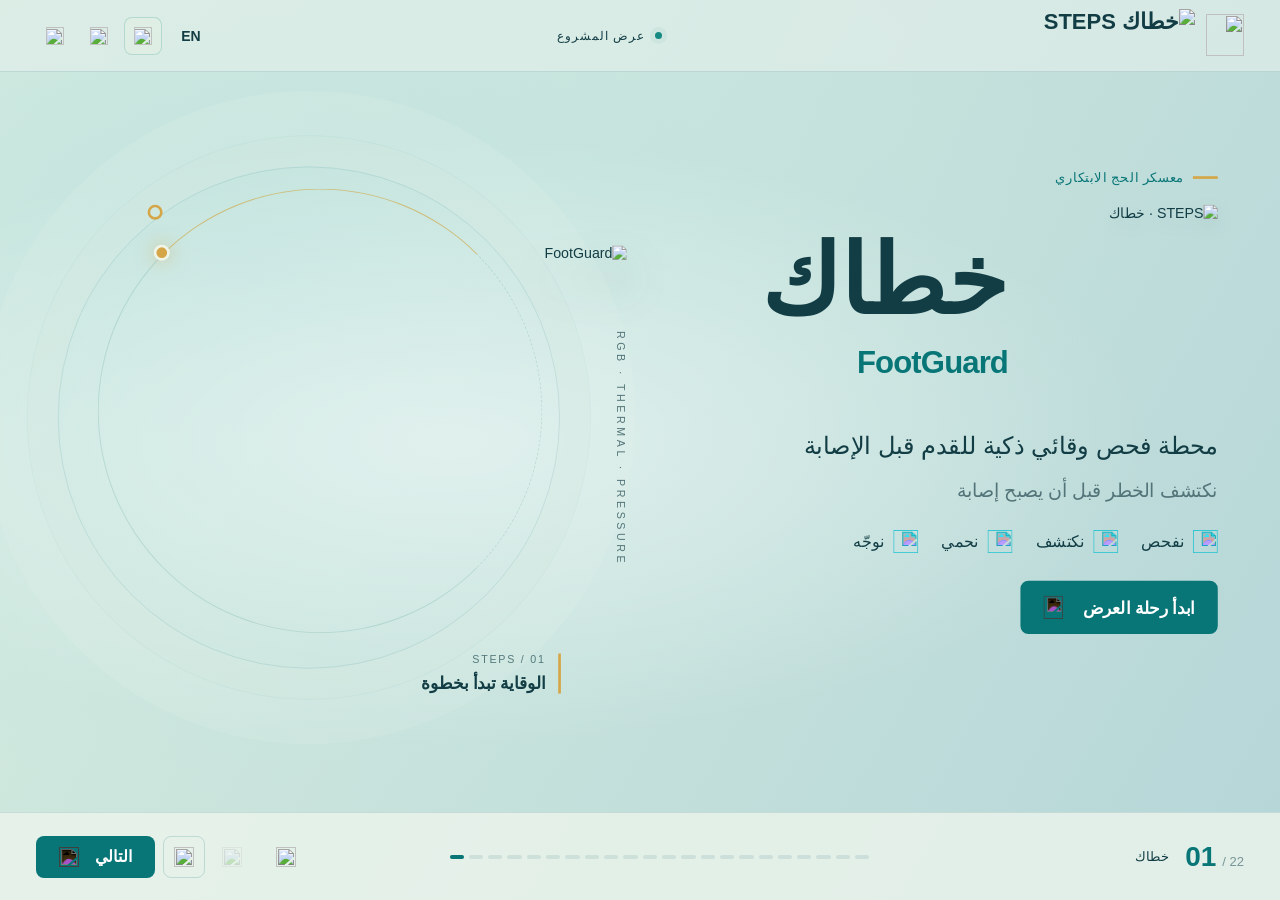
==== index.html @ 145d092c "Add files via upload" ====
<!doctype html>
<html lang="ar" dir="rtl"><head><meta charset="UTF-8"><meta name="viewport" content="width=device-width,initial-scale=1"><meta name="theme-color" content="#a5d4d2"><meta name="description" content="خطاك STEPS، عرض متحرك لمحطة الفحص الوقائي لقدم الحاج. بالعربية والإنجليزية."><title>خطاك STEPS · FootGuard</title><link rel="icon" href="assets/logo.webp"><link rel="preload" href="assets/thmanyahsans-Bold.woff2" as="font" type="font/woff2" crossorigin><link rel="stylesheet" href="style.css"><link rel="stylesheet" href="revision.css"><link rel="stylesheet" href="motion.css"><link rel="stylesheet" href="brand.css"></head>
<body><header class="toolbar"><a class="brand" href="#1" aria-label="خطاك STEPS — home"><img class="brand-emblem" src="assets/logo.webp" alt=""><img class="brand-wordmark" src="assets/steps-wordmark.svg" alt="خطاك STEPS" width="295" height="83"></a><div class="toolbar-center"><span class="live-dot"></span><span data-i18n="edition"></span></div><nav><button id="language" title="Switch language">EN</button><button id="motion" aria-label="تقليل الحركة" title="تقليل الحركة"><img src="assets/icons/activity.svg" alt=""></button><button id="index" aria-label="فهرس المشاهد" title="فهرس المشاهد"><img src="assets/icons/grid-2x2.svg" alt=""></button><button id="fullscreen" aria-label="ملء الشاشة" title="ملء الشاشة"><img src="assets/icons/maximize.svg" alt=""></button></nav></header>
<main id="viewport"><div id="stage-wrap"><article id="stage" aria-live="polite"></article></div></main>
<footer class="transport"><div class="scene-info"><span id="scene-count"></span><span id="scene-title"></span></div><div class="timeline" id="timeline" aria-label="فهرس سريع"></div><div class="actions"><button id="details" aria-label="المصادر والتفاصيل" title="المصادر والتفاصيل"><img src="assets/icons/notebook-pen.svg" alt=""></button><button id="previous" aria-label="السابق"><img src="assets/icons/arrow-right.svg" alt=""></button><button id="play" aria-label="تشغيل العرض تلقائيا" title="تشغيل تلقائي"><img src="assets/icons/play.svg" alt=""></button><button id="next" class="next"><span data-i18n="next"></span><img src="assets/icons/arrow-left.svg" alt=""></button></div></footer>
<dialog id="drawer"><div class="dialog-head"><h2 data-i18n="contents"></h2><button class="close" aria-label="إغلاق"><img src="assets/icons/x.svg" alt=""></button></div><div id="scene-grid"></div></dialog>
<dialog id="notes"><div class="dialog-head"><h2 id="notes-title"></h2><button class="close" aria-label="إغلاق"><img src="assets/icons/x.svg" alt=""></button></div><div id="notes-content"></div></dialog>
<dialog id="lightbox"><div class="dialog-head"><h2 id="lightbox-title"></h2><button class="close" aria-label="إغلاق"><img src="assets/icons/x.svg" alt=""></button></div><img id="lightbox-image" alt=""></dialog>
<div id="toast" role="status"></div><script src="source-content.js" defer></script><script src="revision.js" defer></script><script src="motion.js" defer></script><script src="app.js" defer></script></body></html>
---- style.css ----
@font-face{font-family:Thmanyah;src:url('assets/thmanyahsans-Regular.woff2') format('woff2');font-weight:400;font-display:swap}@font-face{font-family:Thmanyah;src:url('assets/thmanyahsans-Medium.woff2') format('woff2');font-weight:500;font-display:swap}@font-face{font-family:Thmanyah;src:url('assets/thmanyahsans-Bold.woff2') format('woff2');font-weight:700;font-display:swap}@font-face{font-family:ThmanyahDisplay;src:url('assets/thmanyahserifdisplay-Bold.woff2') format('woff2');font-weight:700;font-display:swap}
:root{--ink:#123d45;--teal:#087577;--navy:#172f40;--mint:#a5d4d2;--paper:#eef4ef;--gold:#d5a647;--orange:#e78d29;--red:#b93431;--muted:#537579;--line:#17646c26}*{box-sizing:border-box}body{margin:0;color:var(--ink);font-family:Thmanyah,Arial,sans-serif;background:#dcecea;background-image:radial-gradient(ellipse at 20% 30%,#c3e4df 0,transparent 60%),linear-gradient(120deg,#d7eddf,#b5d6d8);height:100dvh;overflow:hidden}button,a{-webkit-tap-highlight-color:transparent}button{font:inherit;cursor:pointer}button:disabled{opacity:.25;cursor:default}button:focus-visible,a:focus-visible{outline:3px solid #e7992c;outline-offset:5px}a{color:inherit;text-decoration:none}button{color:inherit}button img,.icon{width:26px;height:26px;object-fit:contain}.icon{flex-shrink:0;filter:invert(28%) sepia(19%) saturate(1480%) hue-rotate(136deg)}h1,h2,h3,p{margin:0}p{line-height:1.65}h1,h2{font-weight:700;line-height:1.25}button{border:0}img{max-width:100%}.toolbar{height:72px;display:flex;align-items:center;justify-content:space-between;gap:20px;padding:0 36px;border-bottom:1px solid var(--line);position:relative;z-index:5;background:#e5f1eb9c}.brand{display:flex;align-items:center;gap:10px;font-weight:700;font-size:22px}.brand img{height:42px;width:40px;object-fit:contain}.brand b{font-size:14px;letter-spacing:2px;margin-inline-start:8px}.toolbar-center{font-size:12px;letter-spacing:1px;display:flex;gap:10px;align-items:center}.live-dot{display:inline-block;width:7px;height:7px;border-radius:50%;background:#168a82;box-shadow:0 0 0 5px #1287830e;flex-shrink:0}.toolbar nav{display:flex;gap:6px}.toolbar nav button{background:transparent;width:38px;height:38px;display:grid;place-items:center;border:1px solid transparent;border-radius:8px}.toolbar nav button:hover{background:#ffffff80;border-color:var(--line)}.toolbar nav img{width:18px;height:18px}.toolbar #language{font-weight:700;font-size:14px;width:46px}#viewport{height:calc(100dvh - 160px);display:flex;align-items:center;justify-content:center;overflow:hidden;padding:0 8px}#stage-wrap{position:relative;flex-shrink:0}#stage{position:relative;transform-origin:top left;width:1440px;height:810px;overflow:hidden;padding:46px 64px 34px}.scene-heading{margin-bottom:30px;position:relative;z-index:2}.scene-heading h1{font-size:54px;letter-spacing:-1px}.scene-heading>p{font-size:19px;color:var(--muted);margin-top:8px}.eyebrow{display:flex;align-items:center;gap:10px;font-size:15px;font-weight:500;letter-spacing:.5px;margin-bottom:16px;color:var(--teal)}.eyebrow i{height:3px;width:28px;background:var(--gold)}.tiny{font-size:14px;font-weight:700;letter-spacing:1px}.transport{height:88px;padding:0 36px;display:flex;align-items:center;justify-content:space-between;gap:25px;border-top:1px solid var(--line);background:#eaf3ebd6;position:relative;z-index:5}.scene-info{display:flex;align-items:center;gap:16px;min-width:230px}.scene-info #scene-count{display:flex;align-items:baseline;gap:6px;direction:ltr;font-size:13px}.scene-info #scene-count b{font-size:28px;color:var(--teal)}.scene-info #scene-count span{opacity:.5}.scene-info #scene-title{font-size:13px;max-width:150px}.timeline{display:flex;gap:5px;flex:1;max-width:420px;direction:ltr}.timeline button{width:100%;height:26px;padding:11px 0;background:transparent;position:relative}.timeline button:before{content:'';position:absolute;inset:11px 0;background:#356e7520;border-radius:10px}.timeline button i{display:block;position:relative;z-index:2;height:4px;border-radius:10px;background:transparent;transform-origin:left}.timeline button.done i{background:#356e7566}.timeline button.active i{background:var(--teal)}.actions{display:flex;align-items:center;gap:8px}.actions button{height:42px;min-width:38px;border-radius:8px;display:flex;align-items:center;justify-content:center;gap:16px;background:transparent}.actions button:hover{background:#ffffff8c}.actions button img{width:20px;height:20px}.actions button.next{background:var(--teal);color:white;padding:0 23px;font-weight:700;min-width:108px}.actions .next img{filter:invert(1)}.actions #play{border:1px solid #0b69732c;width:42px}.actions #details{margin-inline-end:8px}.enter{animation:reveal .8s cubic-bezier(.2,.7,.2,1) both;animation-delay:calc(var(--i,0)*90ms)}@keyframes reveal{from{opacity:0;transform:translateY(24px);filter:blur(3px)}to{opacity:1;transform:translateY(0);filter:blur(0)}}@keyframes float{0%,100%{transform:translateY(0) rotate(-1deg)}50%{transform:translateY(-12px) rotate(0)}}@keyframes pulse{0%,100%{opacity:.5;transform:scale(.98)}50%{opacity:1;transform:scale(1.02)}}@keyframes sweep{0%{transform:translateY(-180px);opacity:0}20%{opacity:.7}80%{opacity:.7}100%{transform:translateY(180px);opacity:0}}@keyframes grow{from{transform:scaleX(0)}to{transform:scaleX(1)}}@keyframes progress{from{transform:scaleX(0)}to{transform:scaleX(1)}}@keyframes beam{0%{background-position:100% 0}100%{background-position:-100% 0}}.primary{display:inline-flex;align-items:center;gap:22px;padding:17px 26px;background:var(--teal);color:white;border-radius:9px;font-weight:700;font-size:19px}.primary .icon{filter:invert(1);width:22px}.source-line{position:absolute;bottom:19px;inset-inline:64px;border-top:1px solid var(--line);padding-top:10px;font-size:10px;line-height:1.6;direction:ltr;text-align:left;color:#477076;padding-inline-end:80px}.source-line button{position:absolute;inset-inline-end:0;bottom:0;background:transparent;font-size:12px;display:flex;gap:8px;align-items:center}.source-line button .icon{width:13px;height:13px}.scene-summary{font-size:21px;line-height:1.55;max-width:1050px;text-align:center;margin:34px auto 0}.hero-copy{position:absolute;inset-inline-start:70px;top:120px;width:590px;z-index:3}.hero-copy h1{font-size:142px;line-height:1;letter-spacing:-4px;margin:28px 0}.hero-copy h1 em{font-family:ThmanyahDisplay,Thmanyah,serif;display:block;font-size:43px;letter-spacing:-1px;margin-top:15px;font-style:normal;color:var(--teal)}.hero-description{font-size:29px;font-weight:500;max-width:550px}.hero-tagline{color:var(--muted);font-size:21px;margin-top:12px}.hero-process{display:flex;gap:26px;margin:37px 0}.hero-process>div{display:flex;gap:10px;align-items:center;font-size:18px}.hero-process .icon{width:28px}.hero-copy .primary{margin-top:4px}.hero-art{position:absolute;inset-inline-end:25px;top:50px;width:680px;height:660px}.hero-mark{position:absolute;top:12px;inset-inline-end:60px;width:115px;opacity:.15}.product-orbit{position:absolute;width:565px;height:565px;border:1px solid #15727a20;border-radius:50%;top:45px;left:40px;box-shadow:0 0 0 34px #e9f3eb42,0 0 0 35px #1470790b,0 0 0 85px #e9f3eb20}.product-orbit:after{content:'';position:absolute;width:11px;height:11px;border:3px solid var(--gold);border-radius:50%;left:100px;top:42px}.hero-device{width:680px;position:absolute;top:134px;left:0;filter:drop-shadow(0 32px 25px #123b453c);animation:float 7s ease-in-out infinite;z-index:2}.product-caption{position:absolute;bottom:22px;inset-inline-start:74px;display:flex;flex-direction:column;gap:8px;border-inline-start:3px solid var(--gold);padding-inline-start:14px}.product-caption span{font-size:12px;letter-spacing:2px;opacity:.65}.product-caption b{font-size:19px}.hero-vertical{position:absolute;inset-inline-end:8px;top:230px;writing-mode:vertical-rl;font-size:12px;letter-spacing:4px;color:var(--muted)}.scene-1:before,.scene-22:before{content:'';position:absolute;inset:0;background:radial-gradient(ellipse at 35% 50%,#fff7 0,transparent 60%);pointer-events:none}.team{display:grid;grid-template-columns:repeat(5,1fr);gap:27px;margin-top:38px}.person{position:relative}.portrait{height:230px;border-bottom:2px solid var(--gold);background:linear-gradient(180deg,transparent,#d0e4de);display:flex;justify-content:center;align-items:flex-end;position:relative;overflow:hidden}.portrait img{height:214px;width:100%;object-fit:contain;object-position:bottom}.portrait span{position:absolute;bottom:10px;inset-inline-start:8px;font-size:12px;font-weight:700;opacity:.55}.person h2{font-size:24px;margin-top:22px}.person p{font-size:17px;margin-top:14px;line-height:1.6;color:var(--muted)}.person a{display:flex;align-items:center;gap:6px;color:var(--teal);font-size:14px;margin-top:14px}.person a .icon{width:13px;height:13px}.chapters{display:grid;grid-template-columns:repeat(3,1fr);gap:24px;margin-top:38px}.chapter{padding:28px 25px;min-height:205px;text-align:start;background:#eff6f0a6;border:1px solid #b1ceca;position:relative;transition:background .2s,transform .2s;border-radius:10px}.chapter:hover{background:#f9fbf3;transform:translateY(-5px)}.chapter .chapter-no{font-size:17px;letter-spacing:1px;color:var(--gold);font-weight:700;display:block}.chapter>.icon{position:absolute;top:28px;inset-inline-end:26px;width:38px;height:38px}.chapter h2{font-size:27px;margin-top:28px}.chapter p{font-size:16px;margin-top:8px;color:var(--muted)}.chapter>.chapter-arrow{top:auto;bottom:26px;width:20px;height:20px}.evidence-grid{display:grid;grid-template-columns:1fr 1.1fr;gap:55px;margin-top:25px}.evidence-photo{height:494px;position:relative;border-radius:10px;overflow:hidden;background:var(--navy)}.evidence-photo>img{width:100%;height:310px;object-fit:cover;filter:saturate(.65)}.photo-metrics{display:flex;gap:30px;padding:25px;color:#f1f4e9}.photo-metrics>div{flex:1}.photo-metrics strong{font-size:47px;display:block;direction:ltr}.photo-metrics strong span{font-size:20px}.photo-metrics p{font-size:14px;color:#b5d4cc}.evidence-copy h2{font-size:30px;line-height:1.4;margin-bottom:26px}.evidence-copy>p{font-size:19px;margin-top:23px}.bar-stat{margin:18px 0}.bar-stat>div{display:flex;justify-content:space-between;align-items:center;font-size:20px}.bar-stat strong{font-size:38px;color:var(--teal);direction:ltr}.bar-stat i{display:block;height:8px;background:#2b797719;margin-top:10px;border-radius:8px;overflow:hidden;direction:ltr}.bar-stat i b{display:block;width:var(--value);height:100%;background:var(--teal);animation:grow 1.5s ease both;transform-origin:left}.bar-stat.secondary i b{background:var(--gold)}.fine-facts{display:flex;gap:32px;margin-top:20px}.fine-facts span{font-size:15px}.fine-facts b{font-size:25px;margin-inline-end:6px}.risk-layout{display:grid;grid-template-columns:1.55fr 1fr;gap:48px;margin-top:25px}.stats-grid{display:grid;grid-template-columns:1fr 1fr;gap:22px}.stat{background:#f5f8f1bd;border:1px solid #c4dbd2;border-radius:12px;padding:24px 25px 22px;position:relative;height:222px}.stat>.icon{position:absolute;top:26px;inset-inline-end:26px;width:37px;height:37px;filter:invert(55%) sepia(90%) saturate(750%) hue-rotate(346deg)}.stat-number{font-size:62px;font-weight:700;color:var(--red);direction:ltr;text-align:start;line-height:1.1}.stat p{font-size:19px;line-height:1.5;margin-top:14px;max-width:290px}.stat-track{height:3px;background:#b9392d10;margin-top:16px;direction:ltr}.stat-track b{display:block;height:100%;width:var(--value);background:var(--red);transform-origin:left;animation:grow 1.6s ease both}.thermal-feature{position:relative;min-height:465px;display:flex;align-items:center;justify-content:flex-end;flex-direction:column;text-align:center;padding:35px 34px;background:linear-gradient(140deg,#537f8c,#285161);color:#f2f4e9;border-radius:12px;overflow:hidden}.thermal-feature>.thermal-foot{position:absolute;top:22px;left:calc(50% - 90px);width:180px;height:180px;filter:invert(83%) sepia(12%) saturate(380%) hue-rotate(115deg);opacity:.55}.thermal-scan{position:absolute;top:108px;left:20%;width:60%;height:2px;background:var(--gold);box-shadow:0 0 22px 8px #e9a14035;animation:sweep 5s ease-in-out infinite}.thermal-feature>.tiny{margin-top:190px;color:#c9ddd2}.delta{font-size:28px;margin-top:13px;direction:ltr}.delta b{font-size:70px}.delta small{font-size:30px;color:var(--gold)}.thermal-feature p{font-size:21px;margin-top:8px}.heat-scale{display:flex;gap:10px;align-items:center;width:70%;margin-top:20px;font-size:16px}.heat-scale i{flex:1;height:5px;border-radius:3px;background:linear-gradient(to right,#50c6bd,#edd25b,#ee7552)}.science-layout{display:grid;grid-template-columns:.98fr 1.15fr;gap:48px}.science-visual{display:flex;gap:22px;align-items:center;padding:22px 18px 22px 0;height:500px;background:#eff6f0a3;border-radius:10px}.science-visual>img{width:49%;height:440px;object-fit:contain;mix-blend-mode:multiply}.injury-list{flex:1;padding-inline-end:20px}.injury-list h3{font-size:20px;margin-bottom:24px}.injury-list p{border-bottom:1px solid var(--line);padding:11px 0;display:flex;flex-direction:column;gap:3px;font-size:14px}.injury-list p b{font-size:27px;color:var(--teal);direction:ltr;text-align:start}.science-rows{display:flex;flex-direction:column;gap:24px}.science-row{display:flex;gap:22px;padding:28px 0;border-bottom:1px solid var(--line)}.science-row>.icon{width:44px;height:44px;margin-top:4px}.science-row h2{font-size:28px}.science-row p{font-size:20px;color:var(--muted);margin-top:10px}.problem-chain{display:grid;grid-template-columns:repeat(5,1fr);gap:23px;margin-top:40px;position:relative}.problem-chain:before{content:'';position:absolute;left:20px;right:20px;top:59px;height:1px;background:var(--gold)}.chain-node{position:relative;padding:22px 18px;text-align:center;background:#d0e5df;border-radius:10px;border:1px solid #89b5b4;min-height:183px}.chain-node>.icon{display:block;margin:0 auto 18px;width:48px;height:48px}.chain-node b{font-size:22px;line-height:1.4;display:block}.chain-node span{position:absolute;top:11px;inset-inline-end:12px;font-size:12px;color:var(--muted)}.chain-node:nth-child(n+3){border-color:#cf9b70;background:#e9e3d3}.chain-node:last-child{background:#e5d3c7;border-color:#bf8776}.care-compare{display:grid;grid-template-columns:1fr 1fr;gap:40px;margin-top:36px}.care-compare>div{padding:26px 32px;border-top:3px solid #a75848;background:#f4eee6a8;border-radius:0 0 10px 10px}.care-compare .preventive{border-color:var(--teal);background:#d8eee2}.care-compare h2{font-size:29px;margin-bottom:15px}.care-compare h2 small{display:inline-block;font-size:18px;margin-inline-start:15px;opacity:.75}.care-compare p{display:flex;gap:12px;align-items:center;font-size:19px;margin:7px 0}.care-compare p .icon{width:18px;height:18px}.solution-diagram{margin-top:35px}.input-stream{display:grid;grid-template-columns:repeat(5,1fr);gap:20px}.stream-node{background:#f0f6eeaa;padding:23px 16px;text-align:center;border-top:3px solid var(--teal);min-height:156px}.stream-node .icon{width:34px;height:34px;margin-bottom:10px}.stream-node b{display:block;font-size:22px}.stream-node>span{display:block;font-size:13px;color:var(--muted);margin-top:8px;direction:ltr}.fusion{position:relative;background:var(--navy);color:#edf4e9;width:740px;text-align:center;margin:30px auto;padding:18px 30px;border-radius:10px;border-bottom:3px solid var(--gold)}.fusion:before,.fusion:after{content:'';height:30px;width:1px;background:var(--teal);position:absolute;left:50%}.fusion:before{top:-30px}.fusion:after{bottom:-33px}.fusion>.icon{display:none}.fusion h2{font-size:27px}.fusion p{font-size:16px;color:#bfd6cc;margin-top:5px}.flow-beam{position:absolute;bottom:-3px;left:15%;width:70%;height:3px;background:linear-gradient(90deg,transparent,var(--gold),transparent);background-size:40% 100%;animation:beam 4s linear infinite}.output-stream{display:grid;grid-template-columns:repeat(4,1fr);gap:22px;width:1120px;margin:auto}.result-node{background:#c1ded3;border:1px solid #398f8236;min-height:83px;display:flex;align-items:center;justify-content:center;gap:14px;border-radius:7px;font-size:21px}.result-node:nth-child(2){background:#e7dcae}.result-node:nth-child(4){background:#e5c9b8}.hardware-layout{display:grid;grid-template-columns:1.1fr 1fr;gap:50px;height:560px}.exploded{position:relative;display:flex;align-items:center;justify-content:center}.exploded>img{width:100%;height:560px;object-fit:contain;filter:drop-shadow(0 14px 16px #19424d25)}.layer-pins{position:absolute;top:61px;inset-inline-start:0;display:flex;flex-direction:column;gap:16px}.layer-pins button{width:31px;height:31px;border-radius:50%;background:#d8e9de;border:1px solid #82ada9;font-size:14px;font-weight:700}.layer-pins button.selected{background:var(--gold);border-color:var(--gold)}.hardware-detail{padding-top:8px}.hardware-detail>.tiny{color:var(--teal)}.hardware-detail>h2{font-size:31px;margin:12px 0}.hardware-detail>p{font-size:19px;height:68px;color:var(--muted)}.layer-list{display:grid;grid-template-columns:1fr 1fr;gap:7px 12px;margin-top:16px}.layer-list button{display:flex;gap:12px;align-items:center;text-align:start;background:#e6f0e480;padding:10px 12px;font-size:16px;border-radius:6px;border:1px solid transparent}.layer-list button b{color:var(--muted);font-size:13px}.layer-list button.selected{background:#f0d99d;color:#604b20;border-color:#c19d4b}.wiring-row{display:flex;gap:20px;margin-top:24px;align-items:center;padding-top:18px;border-top:1px solid var(--line)}.wiring-row>img{width:170px;height:112px;object-fit:contain;border-radius:6px}.wiring-row b{display:block;font-size:20px}.wiring-row button{display:flex;gap:12px;align-items:center;padding:0;background:transparent;margin-top:12px;font-size:16px;color:var(--teal)}.wiring-row button .icon{width:17px;height:17px}.prototype-layout{display:grid;grid-template-columns:.95fr 1.18fr;gap:42px;height:570px}.screens-grid{display:grid;grid-template-columns:1fr 1fr;gap:18px;align-content:start}.screen-thumb{background:#eaf3e9;border:2px solid transparent;box-shadow:0 6px 14px #274e540b;padding:9px 9px 12px;border-radius:9px;text-align:start}.screen-thumb img{width:100%;height:172px;object-fit:contain;background:#fff}.screen-thumb span{font-size:17px;display:block;margin:8px 8px 0}.screen-thumb.selected{border-color:var(--teal)}.prototype-focus{padding-top:18px}.device-browser{padding:8px;background:#162f3e;border-radius:14px;box-shadow:0 20px 40px #17424a20;overflow:hidden}.browser-bar{height:29px;display:flex;gap:5px;align-items:center;padding:0 8px;color:#c2dcd3;direction:ltr}.browser-bar i{width:5px;height:5px;border-radius:50%;background:#779c99}.browser-bar span{margin-left:auto;font-size:11px;letter-spacing:1px}.focus-screen{display:block;width:100%;height:350px;object-fit:contain;background:#fcfdf6;border-radius:6px}.prototype-caption{display:flex;align-items:flex-start;gap:20px;margin-top:22px}.prototype-caption b{font-size:24px;white-space:nowrap}.prototype-caption p{font-size:18px;color:var(--muted)}.prototype-link{display:flex;align-items:center;gap:13px;margin-top:20px;color:var(--teal);font-weight:700}.prototype-link>img{width:52px;height:52px}.prototype-link>span{display:flex;align-items:center;gap:12px;font-size:18px}.prototype-link .icon{width:17px}.how-grid{display:grid;grid-template-columns:1fr 1fr 1.05fr;gap:30px;margin-top:35px}.how-step{position:relative;padding:0 22px 25px;background:#e9f2e9a1;border-radius:12px;border-bottom:3px solid #92b9ac;min-height:538px}.how-step>.step-no{position:absolute;top:15px;inset-inline-start:18px;font-size:18px;font-weight:700;color:var(--gold);z-index:2}.how-step>img{width:100%;height:266px;object-fit:contain}.how-step h2{font-size:27px;margin-top:13px}.how-step>p{font-size:20px;margin-top:15px}.report-step{background:var(--navy);color:#eef4e9;border-color:var(--gold)}.report-step>p{color:#c6ddd1}.report-visual{height:266px;position:relative;display:flex;align-items:center;justify-content:center;gap:10px}.report-visual>.icon{width:105px;height:105px;filter:invert(86%) sepia(12%) saturate(350%) hue-rotate(94deg)}.report-lines{width:90px;display:flex;flex-direction:column;gap:14px}.report-lines i{height:4px;background:#6d9e9b;border-radius:4px;animation:grow 2s ease both;transform-origin:left}.report-lines i:nth-child(2){width:70%}.report-lines i:nth-child(3){width:85%}.report-lines i:nth-child(4){width:50%}.report-visual>.report-check{width:45px;height:45px;position:absolute;bottom:40px;left:calc(50% - 22px);filter:invert(70%) sepia(52%) saturate(560%) hue-rotate(2deg)}.report-alert{margin-top:21px;padding-top:15px;border-top:1px solid #bcd7c521;display:flex;gap:10px;align-items:center;font-size:16px;color:#e3c67c}.report-alert .icon{width:21px;filter:invert(75%) sepia(20%) saturate(930%) hue-rotate(3deg)}.specs-layout{display:grid;grid-template-columns:1.7fr 1fr;gap:46px}.spec-table{border:1px solid #a0c3bb;border-radius:9px;overflow:hidden;background:#edf6ed99}.spec-row{display:grid;grid-template-columns:1fr 1.65fr;min-height:42px;border-bottom:1px solid #8fb9af45;font-size:18px}.spec-row:last-child{border:0}.spec-row>span,.spec-row>b{padding:10px 18px;display:flex;align-items:center}.spec-row>b{font-size:16px;font-weight:500}.spec-header{background:var(--teal);color:#edf5e9}.spec-header>b{font-size:18px;font-weight:700;direction:inherit}.considerations h2{font-size:26px;margin-bottom:14px}.considerations>div{display:flex;align-items:center;gap:12px;padding:9px 0}.considerations .icon{width:27px;height:27px}.considerations p{display:flex;flex-direction:column;font-size:16px;line-height:1.5}.considerations p b{font-size:18px}.considerations p span{color:var(--muted);font-size:15px}.comparison{margin-top:48px;border-radius:10px;overflow:hidden;border:1px solid #87b3ac;background:#edf5ecaa}.comparison table{border-collapse:collapse;width:100%;table-layout:fixed;text-align:center}.comparison th,.comparison td{padding:20px 12px;border-bottom:1px solid #76a99d30;border-inline-end:1px solid #76a99d20;height:81px}.comparison thead th{font-size:17px;font-weight:500;background:#dece9b;color:#4c4b31}.comparison thead th:first-child{width:210px}.comparison tbody th{font-size:23px;text-align:start;padding-inline-start:25px;direction:ltr}.comparison tbody th small{font-size:12px;display:block;color:var(--muted);margin-top:3px}.comparison .our-row{background:#c3dfcf}.compare-check{display:inline-grid;place-items:center;width:31px;height:31px;border:1px solid #16847c69;border-radius:50%;color:var(--teal)}.compare-check .icon{width:20px;height:20px}.compare-check.no{border-color:transparent;opacity:.35}.compare-check.no .icon{width:17px;height:17px}.comparison-note{font-size:16px;color:var(--muted);margin-top:20px}.inputs-cards{display:grid;grid-template-columns:repeat(5,1fr);gap:20px;margin-top:60px}.input-card{padding:30px 22px;position:relative;background:var(--navy);color:#e5f1e7;border-radius:12px;min-height:368px;border-bottom:3px solid var(--teal)}.input-card:nth-child(2n){border-color:var(--gold)}.input-no{position:absolute;top:20px;inset-inline-end:20px;font-size:13px;color:#7eacaa}.input-card>.icon{width:45px;height:45px;filter:invert(80%) sepia(16%) saturate(500%) hue-rotate(106deg)}.input-card h2{font-size:26px;margin-top:29px}.input-card>b{font-size:13px;display:block;color:#adcebd;margin-top:8px}.input-card p{font-size:20px;line-height:1.5;color:#c6d9cd;margin-top:24px}.input-signal{position:absolute;bottom:25px;height:2px;width:50px;background:var(--gold);opacity:.6}.question-strip{display:flex;align-items:center;justify-content:center;gap:20px;margin-top:42px;border-top:1px solid var(--line);padding-top:28px}.question-strip p{font-size:20px}.question-strip .icon{width:25px}.processing-grid{display:grid;grid-template-columns:repeat(3,1fr);grid-auto-flow:column;grid-template-rows:repeat(3,112px);gap:18px 28px;margin-top:35px}.process-step{display:flex;align-items:center;gap:15px;border:1px solid #a0c4b9;background:#edf5ecb3;border-radius:9px;padding:15px 19px;position:relative;overflow:hidden}.process-step:after{content:'';position:absolute;bottom:0;inset-inline-start:0;width:100%;height:3px;background:var(--teal);transform-origin:left;animation:grow 1.4s ease both;animation-delay:calc(var(--i)*.25s)}.process-step>span{font-size:18px;font-weight:700;color:var(--teal)}.process-step>.icon{display:none}.process-step h2{font-size:23px}.process-step p{font-size:16px;color:var(--muted);margin-top:5px;line-height:1.5}.prototype-status{display:grid;grid-template-columns:1fr 1fr;gap:28px;margin-top:42px}.prototype-status>div{display:flex;gap:18px;align-items:center;padding:23px 25px;border:1px solid #7cafa266;border-radius:9px;background:#d4e8dd}.prototype-status .status-future{background:#e9e3ca;border-color:#c6a04455}.prototype-status p{display:flex;flex-direction:column;gap:5px}.prototype-status p b{font-size:23px}.prototype-status p span{font-size:18px}.outputs-layout{display:grid;grid-template-columns:.95fr 1.15fr;gap:60px;margin-top:25px;align-items:center}.output-visual{position:relative}.result-browser{border:10px solid var(--navy);border-radius:14px;overflow:hidden;position:relative;background:#fff;box-shadow:0 20px 30px #1b596319}.result-browser>img{height:350px;width:100%;object-fit:contain;display:block}.scan-line{height:2px;position:absolute;top:50%;left:8%;width:84%;background:#ddb45580;box-shadow:0 0 20px 5px #daaf5625;animation:sweep 6s linear infinite;pointer-events:none}.risk-legend{display:flex;justify-content:center;gap:28px;margin-top:24px;font-size:16px}.risk-legend span{display:flex;gap:8px;align-items:center}.risk-legend i{width:8px;height:8px;border-radius:50%;background:#31957b}.risk-legend span:nth-child(2) i{background:#e4b13b}.risk-legend span:nth-child(3) i{background:#c84b3d}.output-list{display:flex;flex-direction:column;gap:15px}.output-item{display:flex;align-items:flex-start;gap:18px;padding:15px 0;border-bottom:1px solid var(--line)}.output-no{font-size:15px;color:var(--gold);font-weight:700;margin-top:5px}.output-item>.icon{width:31px;height:31px;margin-top:1px}.output-item h2{font-size:27px}.output-item p{font-size:20px;color:var(--muted);margin-top:7px}.audience-layout{display:grid;grid-template-columns:1.1fr 1fr;gap:65px;margin-top:25px}.audience-list>h2{font-size:25px;margin-bottom:18px}.audience-row{display:flex;align-items:center;gap:14px;padding:18px 0;border-bottom:1px solid var(--line);min-height:76px}.audience-row>.icon{width:26px}.audience-row>b{font-size:22px;min-width:250px}.audience-row>span{font-size:17px;color:var(--muted)}.secondary-audience{font-size:17px;color:var(--muted);margin-top:23px}.customer-blocks>div{padding:29px 32px;border-radius:12px;position:relative;background:var(--navy);color:#e7f2e9}.customer-blocks .user-block{padding-inline-end:128px}.user-block>.icon{position:absolute;inset-inline-end:34px;top:55px;width:60px;height:60px;filter:invert(85%) sepia(12%) saturate(500%) hue-rotate(105deg)}.customer-blocks h2{font-size:31px;margin-top:14px}.customer-blocks p{font-size:20px;margin-top:14px;color:#bbd4c8}.customer-blocks>.buyer-block{margin-top:25px;background:#dde8ce;border:1px solid #b7b480;color:var(--ink)}.buyer-block p{color:var(--muted)}.customer-blocks .tiny{color:var(--gold)}.value-grid{display:grid;grid-template-columns:repeat(5,1fr);gap:24px;margin-top:55px}.value-item{padding:30px 21px;min-height:465px;border-top:2px solid var(--gold);position:relative;background:linear-gradient(180deg,#f3f6ecb0,#d5e7dd00)}.value-item>span{font-size:14px;color:var(--muted);display:block}.value-item>.icon{width:61px;height:61px;margin:33px 0;filter:invert(57%) sepia(83%) saturate(643%) hue-rotate(349deg)}.value-item h2{font-size:29px;line-height:1.35;min-height:80px}.value-item p{font-size:20px;color:var(--muted);margin-top:19px;line-height:1.6}.market-layout{display:grid;grid-template-columns:.72fr 1.2fr 1fr;gap:32px;margin-top:22px}.market-numbers{display:flex;flex-direction:column;gap:16px}.market-numbers>div{border-bottom:1px solid var(--line);padding:13px 0 20px}.market-numbers b{font-size:45px;display:block;direction:ltr;line-height:1.1;letter-spacing:-1px}.market-numbers span{font-size:17px;display:block;color:var(--muted);margin-top:8px}.market-model{padding-top:4px}.market-tier{border:1px solid #749f9366;border-radius:9px;padding:16px 20px;margin:0 0 12px;background:#eaf4e99c;position:relative}.market-tier>span{font-size:14px;letter-spacing:2px;color:var(--muted);display:block}.market-tier strong{font-size:37px;direction:ltr;display:block;margin-top:5px;line-height:1.3}.market-tier p{font-size:17px;color:var(--muted)}.market-tier>b{position:absolute;inset-inline-end:17px;top:17px;font-size:15px;color:#a37622;direction:ltr}.tier-1{margin-inline:14px}.tier-2{margin-inline:28px;border-color:#ba983e90;background:#e9dfb780}.market-assumption{font-size:16px;color:var(--muted);text-align:center;max-width:400px;margin:auto;line-height:1.5}.deployment-sites{background:#d2e5db80;padding:25px;border-radius:10px}.deployment-sites>h2{font-size:24px;margin-bottom:24px}.deployment-sites>div{display:flex;gap:14px;align-items:center;margin:20px 0}.deployment-sites>div>img{width:28px;height:28px;object-fit:contain}.deployment-sites p{display:flex;flex-direction:column}.deployment-sites p b{font-size:21px}.deployment-sites p span{font-size:16px;color:var(--muted)}.deployment-sites>small{font-size:15px;line-height:1.6;display:block;border-top:1px solid var(--line);padding-top:18px;margin-top:25px}.pricing-layout{display:grid;grid-template-columns:.9fr 1.25fr;gap:70px}.cost-table{background:#eff5e9a6;border:1px solid #99bdb1;border-radius:10px;overflow:hidden}.cost-table h2{font-size:26px;padding:18px 25px;background:var(--teal);color:white}.cost-table>div{display:flex;justify-content:space-between;align-items:center;padding:17px 25px;border-bottom:1px solid #86b2a435;direction:ltr}.cost-table>div>span{font-size:18px}.cost-table>div>b{font-size:23px;white-space:nowrap}.cost-table small{font-size:13px;color:var(--muted)}.cost-table>.cost-total{background:#ddc685;border:0;direction:inherit}.cost-total>span{font-weight:700}.cost-total>b{font-size:35px!important;direction:ltr}.pricing-product{position:relative;text-align:center}.pricing-product>img{height:290px;width:100%;object-fit:contain;filter:drop-shadow(0 17px 15px #17424a24);animation:float 7s ease-in-out infinite}.price-main{margin-top:4px}.price-main>span{font-size:20px;color:var(--muted);display:block}.price-main>strong{display:block;font-size:91px;line-height:1.2;direction:ltr;color:var(--teal);letter-spacing:-3px}.price-main>strong small{font-size:24px;letter-spacing:0}.unit-economics{display:flex;gap:22px;margin-top:29px;border-top:1px solid var(--line);padding-top:25px}.unit-economics>div{flex:1}.unit-economics b{font-size:28px;display:block;direction:ltr}.unit-economics small{font-size:12px}.unit-economics span{font-size:15px;display:block;color:var(--muted);margin-top:8px}.roadmap-layout{display:grid;grid-template-columns:1fr 1fr;gap:42px;margin-top:38px}.roadmap-item{min-height:510px;position:relative;background:#eaf3e5b3;border-radius:12px;padding:30px 35px;border-top:3px solid var(--gold)}.roadmap-item.iot{border-color:var(--teal)}.roadmap-item .tiny{color:var(--muted)}.roadmap-art{height:180px;display:flex;gap:25px;align-items:center;justify-content:center;position:relative}.roadmap-art>.icon{width:86px;height:86px;position:relative;z-index:1}.roadmap-art>.icon:first-child{color:var(--gold);animation:pulse 5s ease-in-out infinite}.solar .roadmap-art>.icon:first-child{filter:invert(65%) sepia(80%) saturate(430%) hue-rotate(349deg)}.roadmap-art>i{position:absolute;top:90px;width:190px;height:1px;background:var(--gold);opacity:.4}.roadmap-item h2{font-size:35px;margin:5px 0 17px}.roadmap-item>p{font-size:23px;color:var(--muted)}.roadmap-foot{font-size:18px;color:var(--muted);border-top:1px solid var(--line);padding-top:20px;margin-top:24px;line-height:1.6}.closing{text-align:center;position:relative;z-index:2;width:900px;margin:42px auto}.closing-logo{height:125px;width:125px;object-fit:contain;margin-bottom:28px}.closing>.eyebrow{display:block;font-size:13px;letter-spacing:3px;opacity:.65}.closing h1{font-size:112px;margin-top:10px;font-family:ThmanyahDisplay,Thmanyah,serif}.closing>p{font-size:27px;color:var(--muted);margin-top:22px}.closing-actions{display:flex;gap:32px;align-items:center;justify-content:center;margin-top:45px}.closing-actions>a{display:flex;gap:12px;align-items:center;font-size:20px}.closing-actions>a .icon{width:18px}.closing-line{display:block;font-size:16px;color:var(--muted);margin-top:48px}.scene-22{background:radial-gradient(ellipse at center,#e9f4e18c,transparent 70%)}dialog{border:1px solid #9bbdb0;border-radius:15px;padding:28px;background:#eff6ed;color:var(--ink);font-family:Thmanyah,Arial,sans-serif;box-shadow:0 30px 100px #123c4555;max-width:calc(100vw - 35px);max-height:calc(100dvh - 50px)}dialog::backdrop{background:#12313ed9;backdrop-filter:blur(7px)}.dialog-head{display:flex;justify-content:space-between;gap:30px;align-items:center;margin-bottom:22px}.dialog-head h2{font-size:25px}.dialog-head button{background:#dce9dd;border-radius:6px;width:35px;height:35px;display:grid;place-items:center}.dialog-head img{width:19px;height:19px}#drawer{width:950px}#scene-grid{display:grid;grid-template-columns:repeat(3,1fr);gap:10px}#scene-grid>button{padding:16px;display:flex;gap:15px;align-items:center;text-align:start;background:#e0ece1;border:1px solid transparent;border-radius:8px}#scene-grid>button>span{font-size:13px;font-weight:700;color:var(--teal)}#scene-grid>button small{display:block;font-size:11px;opacity:.6;margin-top:5px}#scene-grid>button b{font-size:15px}#scene-grid>button.selected{border-color:var(--teal);background:#c5dfcf}#notes{width:850px}#notes-content{font-size:17px;line-height:1.8}#notes-content .notes-intro{padding:16px;background:#dce8d7;border-radius:7px;margin-bottom:20px;font-size:14px}.source-text{white-space:pre-line}.source-text a{text-decoration:underline}#lightbox{width:1100px;text-align:center}#lightbox-image{max-height:calc(100dvh - 150px);object-fit:contain;background:white;border-radius:7px}#toast{position:fixed;bottom:100px;left:50%;transform:translateX(-50%) translateY(20px);opacity:0;pointer-events:none;background:var(--navy);color:white;padding:15px 24px;border-radius:10px;transition:.25s;font-size:15px}#toast.show{opacity:1;transform:translateX(-50%) translateY(0)}.reduced *,.reduced *:before,.reduced *:after{animation:none!important;transition:none!important}.reduced .stat-track b,.reduced .bar-stat i b{transform:scaleX(1)}html[lang=en] .hero-copy h1{font-size:134px;letter-spacing:-7px}html[lang=en] .hero-copy h1 em{letter-spacing:-1px}html[lang=en] .hero-description{font-size:28px}html[lang=en] .hero-process{gap:20px}html[lang=en] .person h2{font-size:23px}html[lang=en] .person p{font-size:17px;line-height:1.5}html[lang=en] .chapter h2{font-size:26px}html[lang=en] .chain-node b{font-size:20px}html[lang=en] .audience-row>b{min-width:270px;font-size:20px}html[lang=en] .value-item h2{font-size:28px}html[lang=en] .market-numbers span{font-size:16px}html[lang=en] .science-row p{font-size:19px}html[lang=en] .how-step>p{font-size:19px}html[lang=en] .input-card h2{font-size:25px}html[lang=en] .input-card p{font-size:19px}html[lang=en] .spec-row>b{font-size:15px}html[lang=en] .considerations p span{font-size:14px}html[lang=en] .market-assumption{font-size:15px}html[lang=en] .closing h1{font-size:110px}html[lang=ar] .stat-number{text-align:right}html[lang=ar] .injury-list p b{text-align:right}
@media(max-width:900px){.toolbar{padding:0 20px;height:60px}.toolbar-center{display:none}.transport{padding:0 18px;height:78px;gap:12px}.scene-info{min-width:130px;gap:10px}.scene-info #scene-title{font-size:11px;max-width:110px}.timeline{gap:3px}.actions{gap:4px}.actions button.next{min-width:80px;padding:0 12px}.actions #details{margin:0}#viewport{height:calc(100dvh - 138px)}}
@media(max-width:600px){body{background:linear-gradient(145deg,#d9eddf,#afcfd1)}.toolbar{padding:0 14px}.brand{font-size:19px}.brand b{font-size:12px}.brand img{height:34px;width:32px}.toolbar nav{gap:0}.toolbar nav button{width:33px}.transport{height:112px;flex-wrap:wrap;align-content:center;row-gap:9px;padding:10px 15px}.timeline{order:3;max-width:none;width:100%;flex-basis:100%}.timeline button{height:15px;padding:5px 0}.timeline button:before{inset:5px 0}.timeline button i{height:3px}.scene-info{flex:1}.scene-info #scene-title{max-width:150px;font-size:12px}.actions button{height:36px;min-width:30px}.actions #play{width:36px}.actions button.next{min-width:70px}.actions .next span{font-size:12px}.actions button img{width:16px;height:16px}.actions #details{display:none}#viewport{height:calc(100dvh - 172px);padding:0;overflow:auto;align-items:center}#stage-wrap{min-width:600px}#stage{transform-origin:top left}#scene-grid{grid-template-columns:1fr 1fr;gap:8px}#scene-grid>button{padding:11px}#scene-grid>button b{font-size:12px}#scene-grid>button small{font-size:10px}dialog{padding:20px}#toast{bottom:130px;width:80%;text-align:center}}
#stage{position:absolute;left:0;top:0}
.injury-list p{line-height:1.25}.injury-list p b{line-height:1.15}.market-tier>span{direction:ltr;text-align:start}
.team,.chapters,.evidence-grid,.science-layout,.problem-chain,.input-stream,.output-stream,.hardware-layout,.prototype-layout,.screens-grid,.specs-layout,.inputs-cards,.processing-grid,.audience-layout,.pricing-layout{direction:ltr}
html[lang=ar] :is(.team,.chapters,.evidence-grid,.science-layout,.problem-chain,.input-stream,.output-stream,.hardware-layout,.prototype-layout,.screens-grid,.specs-layout,.inputs-cards,.processing-grid,.audience-layout,.pricing-layout)>*{direction:rtl}
html[lang=ar] .market-layout{direction:ltr;grid-template-columns:1.2fr 1fr .72fr}html[lang=ar] .market-layout>*{direction:rtl}html[lang=ar] .market-numbers{grid-column:3;grid-row:1}html[lang=ar] .market-model{grid-column:1;grid-row:1}html[lang=ar] .deployment-sites{grid-column:2;grid-row:1}
@media(max-width:600px){#stage-wrap{min-width:0}.scene-info #scene-count b{font-size:24px}}
@media print{body{height:auto;overflow:visible}.toolbar,.transport,dialog{display:none}#viewport{height:auto;overflow:visible;padding:0}#stage-wrap{width:1440px!important;height:810px!important}#stage{transform:none!important}*{animation:none!important}}
---- revision.css ----
.art { display: block; object-fit: contain; flex-shrink: 0; }
.scene-heading h1 { letter-spacing: -0.6px; }
.scene-heading .eyebrow { margin-bottom: 12px; }
.scene-heading > p { color: rgb(66, 107, 110); }
.hero-art::before { content: ""; position: absolute; inset: 45px -50px 70px; background: url("assets/kaaba.webp") center center / cover no-repeat; opacity: 0.13; mask-image: radial-gradient(black, transparent 70%); }
.hero-device { filter: drop-shadow(rgba(23, 63, 69, 0.25) 0px 28px 24px); }
.chapter > .icon { width: 46px; height: 46px; }
.team-v2 { gap: 26px; margin-top: 26px; }
.portrait-v2 { height: 237px; border: 0px; border-radius: 15px 15px 0px 0px; background: radial-gradient(at 50% 65%, rgb(220, 235, 220), rgba(195, 223, 215, 0) 72%); position: relative; }
.portrait-v2::after { content: ""; position: absolute; bottom: 0px; left: 10%; right: 10%; height: 2px; background: linear-gradient(90deg, transparent, rgb(183, 149, 71), transparent); }
.portrait-v2 img { object-fit: cover; object-position: 50% 7%; height: 100%; width: 100%; filter: drop-shadow(rgba(52, 92, 89, 0.094) 0px 9px 6px); }
.portrait-v2.photo-0 img { object-position: 50% 5%; height: 135%; max-width: none; width: 115%; position: absolute; top: 0px; }
.portrait-v2.photo-3 img { height: 125%; max-width: none; width: 112%; position: absolute; top: 0px; object-position: 50% 4%; }
.portrait-v2 span { background: rgba(197, 221, 209, 0.83); width: 26px; height: 26px; display: grid; place-items: center; border-radius: 50%; bottom: 10px; }
.team-v2 .person h2 { font-size: 25px; margin-top: 22px; }
.team-v2 .person p { font-size: 17px; line-height: 1.6; color: rgb(66, 107, 110); }
.team-v2 .person a { margin-top: 13px; }
.linked-refs { height: 72px; bottom: 10px; display: grid; grid-template-columns: 1fr 1fr; gap: 5px 25px; padding: 10px 0px 0px; align-content: start; direction: ltr; }
.linked-refs > a { display: flex; gap: 6px; align-items: flex-start; text-align: left; font-size: 12px; line-height: 1.45; color: rgb(49, 94, 102); text-decoration: none; }
.linked-refs > a span { text-decoration: underline 1px; text-underline-offset: 3px; }
.linked-refs > a:hover { color: rgb(0, 110, 116); }
.linked-refs sup { color: rgb(147, 108, 32); font-weight: 700; font-size: 11px; min-width: 9px; margin-top: -2px; }
.linked-refs .icon { height: 12px; width: 12px; margin-top: 3px; }
.evidence-v2 { display: grid; grid-template-columns: 400px 1fr; gap: 48px; height: 498px; direction: ltr; margin-top: 8px; }
html[lang="ar"] .evidence-v2 > * { direction: rtl; }
.evidence-imagery { display: flex; flex-direction: column; gap: 23px; }
.hajj-photo { height: 245px; position: relative; overflow: hidden; border-radius: 12px; background: var(--navy); }
.hajj-photo > img { width: 100%; height: 100%; object-fit: cover; filter: saturate(0.72); }
.hajj-photo > div { position: absolute; bottom: 0px; left: 0px; right: 0px; background: linear-gradient(transparent, rgba(21, 53, 68, 0.93) 25%); height: 74px; padding: 24px 20px 13px; display: flex; justify-content: space-between; direction: ltr; color: rgb(243, 245, 233); }
.hajj-photo b { font-size: 29px; line-height: 1; }
.hajj-photo small { font-size: 15px; }
.wound-photos { display: flex; justify-content: center; gap: 24px; padding: 0px 12px; }
.wound-photos figure { margin: 0px; width: 161px; position: relative; text-align: center; }
.wound-photos img { height: 161px; width: 161px; border-radius: 50%; object-fit: cover; border: 6px solid rgb(235, 242, 227); box-shadow: rgba(34, 79, 86, 0.082) 0px 8px 20px; }
.wound-photos figcaption { font-size: 20px; color: var(--teal); font-weight: 700; margin-top: 10px; }
.evidence-full h2 { font-size: 27px; color: rgb(11, 107, 112); line-height: 1.2; margin-bottom: 13px; }
.evidence-full ul { margin: 0px; padding-inline-start: 24px; }
.evidence-full li { font-size: 21px; line-height: 1.5; margin-bottom: 8px; padding-inline-start: 4px; }
.evidence-full .study-heading { margin-top: 21px; }
.evidence-full > p { font-size: 21px; line-height: 1.5; margin-bottom: 9px; }
.red { color: var(--red); }
.injury-metrics { display: flex; gap: 22px; margin-top: 15px; }
.injury-metrics > div { flex: 1 1 0%; display: flex; align-items: center; gap: 16px; border-inline-start: 3px solid rgb(204, 170, 89); padding-inline-start: 15px; }
.injury-metrics b { font-size: 38px; color: var(--red); direction: ltr; line-height: 1.1; }
.injury-metrics span { font-size: 16px; line-height: 1.5; }
.risk-v2 { margin-top: 13px; gap: 36px; }
.risk-v2 .stat { height: 224px; padding: 26px; }
.risk-v2 .stat > .icon { width: 50px; height: 50px; top: 22px; inset-inline-end: 22px; padding: 8px; background: rgba(241, 229, 184, 0.5); border-radius: 14px; }
.risk-v2 .stat p { font-size: 20px; line-height: 1.5; max-width: 290px; }
.risk-v2 .stat-number { font-size: 64px; }
.risk-v2 .stat-track { margin-top: 12px; }
.risk-v2 .thermal-feature { padding: 22px 30px; min-height: 470px; justify-content: flex-end; }
.thermal-illustration { height: 190px; width: 190px; margin: 0px auto 14px; opacity: 0.96; }
.risk-v2 .thermal-feature > .tiny { margin-top: 0px; }
.risk-v2 .thermal-feature p { font-size: 21px; line-height: 1.5; }
.risk-v2 .delta { margin-top: 5px; }
.risk-v2 .delta b { font-size: 59px; }
.risk-v2 .heat-scale { margin-top: 14px; direction: ltr; }
.science-v2 { gap: 35px; margin-top: 15px; grid-template-columns: 1fr 1.4fr; }
.science-v2 .science-visual { height: 500px; padding: 20px 14px; gap: 17px; border: 1px solid rgba(176, 202, 188, 0.5); }
.science-v2 .science-visual > img { width: 49%; height: 450px; mix-blend-mode: multiply; }
.science-v2 .injury-list { padding-inline-end: 0px; }
.science-v2 .injury-list h3 { font-size: 18px; line-height: 1.4; margin-bottom: 15px; }
.science-v2 .injury-list p { font-size: 14px; line-height: 1.25; padding: 10px 0px; gap: 5px; }
.science-v2 .injury-list b { font-size: 26px; line-height: 1.1; }
.science-v2 .science-rows { gap: 0px; }
.science-v2 .science-row { padding: 18px 0px; align-items: center; gap: 19px; min-height: 162px; }
.science-row > .art { width: 100px; height: 100px; }
.science-v2 .science-row h2 { font-size: 27px; }
.science-v2 .science-row p { font-size: 21px; line-height: 1.55; margin-top: 10px; }
.problem-v2 { margin-top: 27px; }
.problem-v2 .chain-node { min-height: 165px; padding: 20px 15px; }
.problem-v2 .chain-node > .icon { height: 49px; width: 49px; margin-bottom: 14px; }
.care-v2 { margin-top: 25px; gap: 35px; }
.care-v2 > div { padding: 21px 29px; }
.care-v2 h2 { font-size: 27px; margin-bottom: 11px; }
.care-v2 p { font-size: 19px; margin: 5px 0px; line-height: 1.55; }
.prevention-statement { position: absolute; bottom: 29px; inset-inline: 64px; display: flex; align-items: center; justify-content: center; gap: 18px; padding: 18px 26px; background: rgb(35, 78, 90); border-radius: 9px; color: rgb(255, 224, 118); min-height: 69px; }
.prevention-statement strong { font-size: 27px; line-height: 1.4; text-align: center; }
.prevention-statement .icon { height: 33px; width: 33px; filter: invert(89%) sepia(59%) saturate(650%) hue-rotate(330deg); }
.solution-v2 { margin-top: 25px; }
.solution-v2 .stream-node { padding: 14px 14px 18px; min-height: 158px; border-radius: 6px; }
.stream-node > .art { height: 65px; width: 65px; margin: 0px auto 10px; }
.solution-v2 .stream-node > .icon { height: 53px; width: 53px; margin: 4px auto 18px; }
.solution-v2 .stream-node b { font-size: 22px; }
.solution-v2 .fusion { margin: 27px auto; padding: 17px 20px; }
.solution-v2 .result-node { min-height: 83px; font-size: 20px; }
.solution-v2 .result-node .icon { width: 30px; height: 30px; }
.solution-full { font-size: 22px; line-height: 1.6; max-width: 1220px; text-align: center; margin: 27px auto 0px; color: rgb(40, 79, 87); }
.hardware-v2 { display: grid; grid-template-columns: 1.12fr 1fr; gap: 35px; height: 566px; direction: ltr; margin-top: 15px; }
.device-explainer { display: grid; grid-template-columns: 1.08fr 0.84fr; gap: 5px 15px; position: relative; border-inline-end: 1px solid rgba(131, 182, 173, 0.314); padding-inline-end: 25px; height: 560px; }
.exploded-clean { grid-area: 1 / 1; display: flex; justify-content: center; align-items: flex-start; }
.exploded-clean > img { height: 510px; max-width: 100%; object-fit: contain; filter: drop-shadow(rgba(36, 78, 78, 0.082) 0px 10px 8px); }
.component-labels { grid-area: 1 / 2; list-style: none; margin: 11px 0px 0px; padding: 0px; display: flex; flex-direction: column; gap: 10px; direction: inherit; }
.component-labels li { display: flex; align-items: center; gap: 10px; min-height: 43px; border-bottom: 1px solid rgba(134, 181, 168, 0.286); padding-bottom: 7px; position: relative; font-size: 19px; line-height: 1.25; }
.component-labels li b { display: grid; place-items: center; font-size: 12px; background: rgb(220, 231, 194); border: 1px solid rgba(186, 162, 93, 0.314); color: rgb(125, 102, 42); height: 25px; min-width: 25px; border-radius: 50%; }
.component-labels li::before { content: ""; width: 12px; height: 1px; background: rgb(143, 178, 168); position: absolute; left: -16px; top: 20px; }
.housing-note { grid-column: 1 / 3; display: flex; align-items: center; justify-content: center; gap: 12px; position: absolute; bottom: 6px; left: 0px; right: 25px; background: rgba(216, 232, 217, 0.55); padding: 13px 15px; border-radius: 8px; direction: inherit; }
.housing-note > b { font-size: 24px; color: var(--teal); }
.housing-note span { font-size: 16px; line-height: 1.4; }
.wiring-panel { height: 560px; }
.wiring-panel > h2 { font-size: 28px; }
.wiring-panel > p { font-size: 17px; color: var(--muted); margin-top: 5px; }
.wiring-vector { height: 222px; width: 100%; display: block; margin: 13px auto 9px; }
.original-wiring { position: relative; border: 1px solid rgb(138, 181, 167); border-radius: 9px; background: rgb(243, 247, 235); overflow: hidden; padding: 5px 5px 30px; text-align: center; }
.original-wiring > img { height: 220px; width: 100%; object-fit: contain; display: block; }
.original-wiring > button { position: absolute; bottom: 3px; left: 0px; right: 0px; background: rgb(228, 239, 223); display: flex; gap: 10px; align-items: center; justify-content: center; padding: 5px; font-size: 13px; }
.original-wiring > button > .icon { width: 14px; height: 14px; }
html[lang="ar"] .hardware-v2 > * { direction: rtl; }
html[lang="ar"] .component-labels { direction: rtl; }
.how-v2 { margin-top: 16px; }
.how-top { display: grid; grid-template-columns: 1fr 1fr; gap: 28px; direction: ltr; }
.how-photo { position: relative; display: grid; grid-template-columns: 220px 1fr; gap: 15px; background: rgba(232, 242, 228, 0.65); border: 1px solid rgba(173, 200, 181, 0.55); border-radius: 11px; min-height: 271px; padding: 15px 20px; }
.how-photo > span { position: absolute; top: 10px; inset-inline-end: 15px; color: rgb(186, 139, 47); font-weight: 700; font-size: 15px; }
.how-photo > img { height: 235px; width: 220px; object-fit: contain; }
.how-photo > div { padding-top: 14px; }
.how-photo h2 { font-size: 25px; margin-bottom: 10px; }
.how-photo p { font-size: 19px; line-height: 1.55; color: rgb(51, 92, 96); }
.how-report { display: flex; gap: 22px; padding: 23px 25px; border-radius: 11px; margin-top: 23px; background: rgb(32, 73, 87); color: rgb(236, 244, 231); min-height: 251px; }
.report-number { font-size: 34px; color: rgb(224, 188, 93); font-weight: 700; line-height: 1.2; }
.how-report h2 { font-size: 27px; margin-bottom: 12px; }
.how-report p { font-size: 19px; line-height: 1.55; margin-bottom: 10px; color: rgb(212, 229, 216); }
.how-report .how-alert { display: flex; align-items: flex-start; gap: 11px; padding-top: 10px; border-top: 1px solid rgba(185, 208, 185, 0.204); margin-bottom: 0px; color: rgb(239, 207, 115); }
.how-alert .icon { width: 23px; height: 23px; filter: invert(84%) sepia(49%) saturate(610%) hue-rotate(337deg); }
html[lang="ar"] .how-top > * { direction: rtl; }
.specs-v2 { gap: 35px; grid-template-columns: 1.52fr 1fr; margin-top: 15px; }
.specs-v2 .spec-table { background: rgba(236, 245, 230, 0.72); box-shadow: rgba(41, 77, 77, 0.043) 0px 10px 24px; border-color: rgb(131, 176, 164); }
.specs-v2 .spec-header { background: rgb(22, 103, 113); min-height: 48px; }
.specs-v2 .spec-row { min-height: 42px; grid-template-columns: 1fr 1.55fr; }
.specs-v2 .spec-row:nth-child(2n+1):not(.spec-header) { background: rgba(214, 233, 219, 0.42); }
.specs-v2 .spec-row > span, .specs-v2 .spec-row > b { padding: 11px 15px; }
.specs-v2 .spec-row > span { gap: 11px; font-size: 18px; }
.specs-v2 .spec-row i { font-size: 10px; color: rgb(104, 145, 139); font-style: normal; font-weight: 700; min-width: 14px; }
.specs-v2 .spec-row > b { font-size: 16px; font-weight: 700; color: rgb(22, 103, 113); }
.specs-v2 .spec-header > b { font-size: 19px; color: rgb(237, 245, 233); }
.spec-highlights { display: flex; gap: 15px; margin-bottom: 22px; }
.spec-highlights > div { flex: 1 1 0%; padding: 17px 13px; border-radius: 10px; background: rgba(233, 226, 196, 0.6); border: 1px solid rgba(183, 166, 102, 0.42); text-align: center; }
.spec-highlights .icon { display: inline-block; width: 25px; height: 25px; }
.spec-highlights b { font-size: 31px; display: block; direction: ltr; }
.spec-highlights small { font-size: 15px; }
.spec-highlights span { font-size: 14px; color: rgb(89, 121, 112); }
.specs-v2 .considerations { display: grid; grid-template-columns: 1fr 1fr; gap: 12px 16px; }
.specs-v2 .considerations > h2 { grid-column: 1 / 3; font-size: 27px; margin: 0px 0px 6px; }
.specs-v2 .considerations > div { align-items: flex-start; gap: 10px; padding: 7px 0px; }
.specs-v2 .considerations .icon { width: 25px; height: 25px; margin-top: 3px; }
.specs-v2 .considerations p b { font-size: 18px; }
.specs-v2 .considerations p span { font-size: 15px; }
.compare-check { width: 39px; height: 39px; background: rgb(218, 240, 209); border: 2px solid rgb(85, 160, 112); }
.compare-check .icon { width: 27px; height: 27px; filter: invert(37%) sepia(62%) saturate(530%) hue-rotate(91deg); }
.compare-check.no { opacity: 1; border: 2px solid rgb(217, 71, 64); background: rgb(248, 223, 213); }
.compare-check.no .icon { width: 26px; height: 26px; filter: invert(26%) sepia(95%) saturate(1800%) hue-rotate(340deg); stroke-width: 4; }
.comparison th, .comparison td { height: 80px; padding: 15px 10px; }
.comparison thead th { background: rgb(226, 203, 136); color: rgb(76, 80, 48); }
.comparison .our-row { background: rgb(193, 222, 200); }
.inputs-v2 { margin-top: 30px; }
.inputs-v2 .input-card { min-height: 432px; padding: 22px 21px; }
.inputs-v2 .input-card > .art { height: 90px; width: 90px; margin: 0px auto 18px; }
.inputs-v2 .input-card > .icon { height: 62px; width: 62px; display: block; margin: 14px auto 32px; }
.inputs-v2 .input-card h2 { font-size: 24px; margin-top: 15px; }
.inputs-v2 .input-card p { font-size: 19px; line-height: 1.6; margin-top: 18px; }
.scene-14 .question-strip { margin-top: 27px; padding-top: 22px; }
.scene-14 .question-strip p { font-size: 20px; text-align: center; line-height: 1.5; max-width: 1160px; }
.outputs-v2 { gap: 48px; margin-top: 35px; grid-template-columns: 1fr 1.1fr; }
.risk-legend-v2 { gap: 12px; justify-content: space-between; margin-top: 28px; }
.risk-legend-v2 > span { display: flex; align-items: center; justify-content: center; gap: 7px; font-size: 25px; font-weight: 700; border-radius: 9px; padding: 14px 10px; background: rgb(213, 232, 211); border: 1px solid rgb(155, 197, 164); flex: 1 1 0%; color: rgb(36, 105, 78); white-space: nowrap; }
.risk-legend-v2 > span:nth-child(2) { background: rgb(238, 226, 178); border-color: rgb(208, 178, 83); color: rgb(134, 98, 17); }
.risk-legend-v2 > span:nth-child(3) { background: rgb(237, 207, 196); border-color: rgb(203, 140, 119); color: rgb(155, 52, 43); }
.risk-legend-v2 .icon { height: 24px; width: 24px; }
.risk-legend-v2 > span:nth-child(2) .icon { filter: invert(44%) sepia(72%) saturate(650%) hue-rotate(4deg); }
.risk-legend-v2 > span:nth-child(3) .icon { filter: invert(25%) sepia(45%) saturate(1400%) hue-rotate(335deg); }
.output-item > .icon { height: 39px; width: 39px; }
.audience-v2 { gap: 45px; grid-template-columns: 1.08fr 1fr; margin-top: 20px; }
.audience-v2 .audience-row { padding: 16px 0px; }
.audience-v2 .audience-row > .icon { height: 33px; width: 33px; }
.audience-v2 .customer-blocks > .user-block { min-height: 240px; padding: 24px 25px; padding-inline-end: 190px; }
.pilgrim-couple { height: 172px; width: 172px; position: absolute; inset-inline-end: 5px; top: 31px; }
.audience-v2 .customer-blocks h2 { font-size: 30px; margin-top: 10px; }
.audience-v2 .customer-blocks p { font-size: 20px; line-height: 1.6; margin-top: 12px; }
.audience-v2 .buyer-block { padding: 22px 27px; margin-top: 20px; }
.buyer-block ul { margin: 14px 0px 0px; padding-inline-start: 23px; font-size: 19px; line-height: 1.5; color: rgb(68, 107, 104); }
.buyer-block li { margin-top: 5px; }
.audience-v2 .secondary-audience { font-size: 18px; line-height: 1.55; }
.value-v2 { margin-top: 30px; gap: 21px; }
.value-v2 .value-item { min-height: 502px; padding: 24px 18px; }
.value-v2 .value-item > .icon { height: 68px; width: 68px; margin: 25px 0px; }
.value-v2 .value-item h2 { font-size: 27px; min-height: 80px; line-height: 1.4; }
.value-v2 .value-item p { font-size: 19px; line-height: 1.6; margin-top: 15px; }
.market-v2 { grid-template-columns: 250px 535px 1fr; gap: 28px; margin-top: 14px; }
.market-v2 .market-numbers { gap: 8px; }
.market-v2 .market-numbers > div { padding: 9px 0px 18px; }
.market-v2 .market-numbers b { font-size: 42px; }
.market-v2 .market-numbers span { font-size: 17px; line-height: 1.5; }
.market-v2 .market-model { padding: 0px; }
.market-v2 .market-tier { padding: 13px 17px; border: 1.5px solid rgb(90, 155, 141); border-radius: 11px; margin: 0px 0px 12px; background: rgba(237, 244, 232, 0.79); }
.market-v2 .tier-2 { border-color: rgb(182, 151, 73); background: rgba(232, 223, 177, 0.61); }
.market-tier-head { display: flex; align-items: center; gap: 10px; margin-bottom: 7px; direction: ltr; }
.market-tier-head > span { font-size: 18px; font-weight: 700; color: rgb(25, 115, 111); }
.market-tier-head > small { font-size: 12px; letter-spacing: 0px; color: rgb(84, 118, 111); }
.market-tier-main { display: grid; grid-template-columns: 1fr 142px; gap: 12px; align-items: center; }
.market-tier-main strong { font-size: 31px; direction: ltr; line-height: 1.15; display: block; margin: 0px; }
.market-tier-main p { font-size: 17px; line-height: 1.45; margin-top: 7px; }
.market-tier-main > b { font-size: 40px; direction: ltr; line-height: 1.1; text-align: center; color: rgb(179, 123, 29); border-inline-start: 1px solid rgba(188, 167, 86, 0.333); padding-inline-start: 12px; }
.market-tier-main > b > small { display: block; font-size: 14px; color: rgb(140, 106, 46); margin-top: 8px; }
.market-v2 .deployment-sites { background: transparent; border-radius: 0px; padding: 0px 0px 0px 8px; }
.market-v2 .deployment-sites > h2 { font-size: 25px; line-height: 1.35; margin-bottom: 15px; }
.market-v2 .deployment-sites > div { gap: 12px; margin: 6px 0px; min-height: 89px; }
.market-v2 .deployment-sites .art { width: 78px; height: 78px; }
.market-v2 .deployment-sites p b { font-size: 22px; }
.market-v2 .deployment-sites p span { font-size: 17px; line-height: 1.4; }
.vision-line { font-size: 18px; line-height: 1.5; position: absolute; inset-inline: 64px; bottom: 94px; color: rgb(33, 108, 112); border-top: 1px solid var(--line); padding-top: 12px; text-align: center; }
html[lang="ar"] .market-v2 { grid-template-columns: 535px 1fr 250px; }
.scene-20 .price-main > strong { font-size: 105px; }
.scene-20 .unit-economics b { font-size: 34px; }
.scene-20 .unit-economics span { font-size: 17px; }
.roadmap-v2 { gap: 35px; margin-top: 26px; }
.roadmap-v2 .roadmap-item { min-height: 532px; padding: 25px 31px; border-top-width: 4px; overflow: hidden; }
.roadmap-illustration { height: 185px; width: 185px; margin: 8px auto 5px; }
.roadmap-v2 .roadmap-item h2 { font-size: 34px; }
.roadmap-v2 .roadmap-item > p { font-size: 23px; line-height: 1.6; }
.roadmap-v2 .roadmap-foot { font-size: 20px; line-height: 1.6; margin-top: 20px; padding-top: 18px; }
.roadmap-v2 .solar::after { content: ""; position: absolute; width: 180px; height: 180px; background: rgba(232, 192, 84, 0.094); border-radius: 50%; top: -45px; inset-inline-end: -40px; }
.roadmap-v2 .iot::after { content: ""; position: absolute; width: 180px; height: 180px; border: 1px solid rgba(89, 159, 139, 0.133); border-radius: 50%; top: -45px; inset-inline-end: -40px; }
.roadmap-v2 .solar .roadmap-illustration { animation: 8s ease-in-out 0s infinite normal none running float; }
.roadmap-v2 .iot .roadmap-illustration { animation: 6s ease-in-out 0s infinite normal none running pulse; }
html[lang="en"] .team-v2 .person p { font-size: 16px; line-height: 1.55; }
html[lang="en"] .evidence-full li { font-size: 20px; line-height: 1.45; margin-bottom: 8px; }
html[lang="en"] .evidence-full > p { font-size: 20px; }
html[lang="en"] .evidence-full h2 { font-size: 26px; }
html[lang="en"] .science-v2 .science-row p { font-size: 20px; line-height: 1.5; }
html[lang="en"] .component-labels li { font-size: 18px; }
html[lang="en"] .how-photo { grid-template-columns: 200px 1fr; padding: 12px 17px; }
html[lang="en"] .how-photo > img { width: 200px; height: 240px; }
html[lang="en"] .how-photo p { font-size: 18px; }
html[lang="en"] .how-photo h2 { font-size: 24px; }
html[lang="en"] .how-report p { font-size: 18px; line-height: 1.55; }
html[lang="en"] .specs-v2 .considerations p span { font-size: 14px; }
html[lang="en"] .inputs-v2 .input-card p { font-size: 18px; }
html[lang="en"] .risk-legend-v2 > span { font-size: 19px; padding: 14px 6px; }
html[lang="en"] .audience-v2 .customer-blocks p { font-size: 18px; line-height: 1.5; }
html[lang="en"] .buyer-block ul { font-size: 18px; }
html[lang="en"] .value-v2 .value-item p { font-size: 18px; line-height: 1.55; }
html[lang="en"] .market-tier-main p { font-size: 16px; }
html[lang="en"] .market-v2 .deployment-sites p b { font-size: 20px; }
html[lang="en"] .market-v2 .deployment-sites p span { font-size: 15px; }
html[lang="en"] .market-tier-head > small { font-size: 11px; }
html[lang="en"] .roadmap-v2 .roadmap-item > p { font-size: 22px; }
html[lang="en"] .roadmap-v2 .roadmap-foot { font-size: 19px; }
.component-labels li::before{display:none}
---- motion.css ----
/* Continuous, contextual motion. Copy and clinical photographs stay still. */
.motion-ready .enter { animation-delay: calc(var(--reveal-i, 0) * 55ms); }
.motion-ready .scene-heading .eyebrow i { transform-origin: center; animation: accent-breathe 5s ease-in-out infinite; }
.motion-orbit { position: absolute; width: 500px; height: 500px; left: 85px; top: 70px; border: 1px solid #348a7c30; border-radius: 50%; border-top-color: #d0a846b0; border-right-style: dashed; animation: orbit-turn 28s linear infinite; pointer-events: none; }
.motion-orbit::after { content: ''; position: absolute; width: 12px; height: 12px; background: var(--gold); border: 3px solid #eff5e9; border-radius: 50%; top: 62px; left: 62px; box-shadow: 0 0 20px #d5a64780; }
.portrait-v2::after { animation: portrait-light 5s ease-in-out infinite; animation-delay: calc(var(--motion-i, 0) * -.8s); }
.chapter > .icon:not(.chapter-arrow), .chain-node > .icon, .value-item > .icon { animation: icon-hover 5s ease-in-out infinite; animation-delay: calc(var(--motion-i, 0) * -.65s); }
.hajj-photo > img { animation: hajj-pan 18s ease-in-out infinite alternate; }
.stat > .icon, .science-row > .art, .stream-node > .art, .stream-node > .icon, .result-node > .icon, .input-card > .art, .input-card > .icon, .output-item > .icon { animation: sensor-breathe 5s ease-in-out infinite; animation-delay: calc(var(--motion-i, 0) * -.8s); }
.stat-track b { position: relative; overflow: hidden; }
.stat-track b::after { content: ''; position: absolute; inset: 0; background: linear-gradient(90deg,transparent,#fff9,transparent); transform: translateX(-100%); animation: bar-glint 5s ease-in-out infinite; animation-delay: calc(var(--motion-i, 0) * -.6s); }
.thermal-motion { width: 190px; height: 190px; margin: 0 auto 14px; position: relative; }
.thermal-motion > .thermal-illustration { margin: 0; animation: thermal-breathe 6s ease-in-out infinite; }
.thermal-motion::before, .thermal-motion::after { content: ''; position: absolute; inset: 8px; border: 1px solid #d5a64765; border-radius: 50%; animation: thermal-ripple 6s ease-out infinite; pointer-events: none; }
.thermal-motion::after { animation-delay: -3s; }
.motion-scan { position: absolute; z-index: 2; height: 2px; background: linear-gradient(90deg,transparent,#e3bd5d,transparent); box-shadow: 0 0 13px #d4a64060; pointer-events: none; animation: scan-travel 6s ease-in-out infinite; }
.thermal-motion-scan { left: 18%; width: 64%; top: 12%; --scan-distance: 135px; }
.science-visual { position: relative; overflow: hidden; }
.map-motion-scan { left: 5%; width: 44%; top: 5%; --scan-distance: 430px; animation-duration: 8s; }
.prevention-statement { overflow: hidden; }
.prevention-statement::after { content: ''; position: absolute; left: 0; bottom: 0; height: 2px; width: 25%; background: linear-gradient(90deg,transparent,#ffe49b,transparent); animation: statement-flow 8s linear infinite; }
.solution-v2 .stream-node { animation: stream-signal 8s ease-in-out infinite; animation-delay: calc(var(--motion-i, 0) * -1s); }
.solution-v2 .stream-node.enter { opacity: 1; }
.solution-v2 .flow-beam { height: 4px; animation-duration: 2.6s; }
.exploded-clean { position: relative; }
.exploded-clean > img { animation: device-hover 7s ease-in-out infinite; }
.device-motion-scan { width: 78%; left: 11%; top: 48px; --scan-distance: 420px; animation-duration: 8s; opacity: .7; }
.component-labels li { animation: component-signal 9s ease-in-out infinite; animation-delay: calc(var(--motion-i, 0) * 1s); }
.component-labels li b { animation: number-signal 9s ease-in-out infinite; animation-delay: calc(var(--motion-i, 0) * 1s); }
.device-leaders { position: absolute; inset: 0; width: 100%; height: 100%; overflow: visible; z-index: 3; pointer-events: none; }
.device-leaders path { fill: none; stroke-linecap: round; stroke-linejoin: round; }
.device-leaders .leader-halo { stroke: #2a727c55; stroke-width: 3; }
.device-leaders .leader-line { stroke: #f9fff5; stroke-width: 1.3; stroke-dasharray: 3 3; }
.device-leaders .leader-dot { fill: #f9fff5; stroke: #4c8c89; stroke-width: 1.1; }
.data-packet { stroke: #087f82; stroke-width: 3.5px; stroke-dasharray: 9 90; stroke-linecap: round; marker-end: none; animation: data-travel 2.8s linear infinite; animation-delay: calc(var(--motion-i, 0) * -.65s); }
.prototype-focus .device-browser { position: relative; overflow: hidden; }
.prototype-motion-scan { width: 90%; left: 5%; top: 45px; --scan-distance: 280px; animation-duration: 7s; opacity: .65; }
.how-photo { position: relative; overflow: hidden; }
.how-motion-scan { width: 180px; left: 40px; top: 40px; --scan-distance: 160px; animation-duration: 6s; animation-delay: calc(var(--motion-i, 0) * -3s); }
.how-report { position: relative; overflow: hidden; }
.how-report::after { content: ''; position: absolute; height: 3px; left: 0; bottom: 0; width: 35%; background: linear-gradient(90deg,transparent,#d5b256,transparent); animation: statement-flow 7s linear infinite; }
.how-report { display: grid; grid-template-columns: 34px minmax(0,1fr) 220px; gap: 16px; padding: 20px 22px; margin-top: 20px; align-items: center; }
.how-report .report-number { align-self: start; }
.how-report > div { min-width: 0; }
.how-report h2 { font-size: 26px; margin-bottom: 10px; }
.how-report p, html[lang='en'] .how-report p { font-size: 18px; line-height: 1.5; margin-bottom: 9px; }
.how-report .how-alert { font-size: 17px; padding-top: 8px; }
.how-connection { margin: 0; padding-inline-start: 16px; border-inline-start: 1px solid #bdd8c944; display: flex; flex-direction: column; align-items: center; text-align: center; align-self: center; }
.connection-device { display: flex; align-items: center; justify-content: center; gap: 10px; width: 100%; }
.connection-device img { width: 115px; height: 70px; object-fit: contain; filter: drop-shadow(0 4px 8px #001c2433); }
.connection-device span { font-size: 13px; line-height: 1.5; color: #d5e7dc; max-width: 65px; }
.connection-signal { display: block; width: 155px; height: 36px; margin: 3px 0 5px; overflow: visible; }
.connection-tablet { width: 200px; height: 120px; padding: 9px 8px 9px 12px; border: 1px solid #809e9c; background: #0d202c; border-radius: 13px; position: relative; box-shadow: 0 8px 18px #071f2c40; }
.connection-tablet > img { display: block; height: 100%; width: 100%; object-fit: contain; background: #f4f7f4; border-radius: 4px; }
.connection-tablet > i { position: absolute; left: 4px; top: 50%; width: 3px; height: 3px; border-radius: 50%; background: #769594; }
.how-connection figcaption { color: #e4cb83; font-size: 14px; margin-top: 10px; line-height: 1.4; }
.signal-wave { animation: connection-wave 2.4s ease-in-out infinite; }
.signal-wave.wave-2 { animation-delay: -.4s; }
.signal-wave.wave-3 { animation-delay: -.8s; }
.signal-down, .signal-up { stroke-dasharray: 7 5; animation: connection-transfer 1.6s linear infinite; }
.signal-up { animation-direction: reverse; }
@keyframes connection-wave { 0%,100% { opacity: .25; } 50% { opacity: 1; } }
@keyframes connection-transfer { to { stroke-dashoffset: -24; } }
.spec-highlights .icon, .considerations > div > .icon { animation: sensor-breathe 6s ease-in-out infinite; animation-delay: calc(var(--motion-i, 0) * -.7s); }
.comparison tbody tr:first-child { animation: comparison-signal 6s ease-in-out infinite; }
.process-step::after { animation: process-travel 9s ease-in-out infinite; animation-delay: calc(var(--i, 0) * 1s); }
.risk-legend-v2 > span > .icon { animation: sensor-breathe 5s ease-in-out infinite; }
.risk-legend-v2 > span:nth-child(2) > .icon { animation-delay: -1.6s; }
.risk-legend-v2 > span:nth-child(3) > .icon { animation-delay: -3.2s; }
.user-block .art { animation: icon-hover 7s ease-in-out infinite; }
.market-tier { animation: market-signal 8s ease-in-out infinite; animation-delay: calc(var(--motion-i, 0) * -2.6s); }
.deployment-sites > div > .art { animation: icon-hover 6s ease-in-out infinite; animation-delay: calc(var(--motion-i, 0) * -1s); }
.price-main > strong { animation: price-signal 7s ease-in-out infinite; }
.roadmap-v2 .solar .roadmap-illustration { animation: solar-signal 9s ease-in-out infinite; }
.roadmap-v2 .iot .roadmap-illustration { animation: sensor-breathe 5s ease-in-out infinite; }
.closing-logo { animation: sensor-breathe 7s ease-in-out infinite; }
.live-dot { animation: live-signal 3s ease-in-out infinite; }
#motion[aria-pressed='false'] { color: var(--teal); border-color: #158b7d36; background: #e2f1e499; }
#motion[aria-pressed='true'] { background: #e5d9bc; border-color: #b79854; }

@keyframes accent-breathe { 0%,100% { opacity: .65; transform: scaleX(.75); } 50% { opacity: 1; transform: scaleX(1.12); } }
@keyframes orbit-turn { to { transform: rotate(360deg); } }
@keyframes portrait-light { 0%,100% { opacity: .35; transform: scaleX(.6); } 50% { opacity: 1; transform: scaleX(1); } }
@keyframes icon-hover { 0%,100% { transform: translateY(0); } 50% { transform: translateY(-5px); } }
@keyframes hajj-pan { from { transform: scale(1.01); } to { transform: scale(1.07); } }
@keyframes sensor-breathe { 0%,100% { transform: scale(1); } 50% { transform: scale(1.065); } }
@keyframes bar-glint { 0%,20% { transform: translateX(-110%); } 70%,100% { transform: translateX(110%); } }
@keyframes thermal-breathe { 0%,100% { filter: drop-shadow(0 0 1px #e3b24c00); } 50% { filter: drop-shadow(0 0 14px #e3b24c75); } }
@keyframes thermal-ripple { 0% { opacity: 0; transform: scale(.65); } 20% { opacity: .5; } 100% { opacity: 0; transform: scale(1.25); } }
@keyframes scan-travel { 0%,100% { transform: translateY(0); opacity: .15; } 15%,85% { opacity: .9; } 50% { transform: translateY(var(--scan-distance)); opacity: .9; } }
@keyframes statement-flow { from { transform: translateX(-110%); } to { transform: translateX(410%); } }
@keyframes stream-signal { 0%,22%,100% { box-shadow: inset 0 0 0 1px #14777b00; } 8%,14% { box-shadow: inset 0 0 0 1px #14777b60,0 4px 20px #268d7b18; } }
@keyframes device-hover { 0%,100% { transform: translateY(0); } 50% { transform: translateY(-6px); } }
@keyframes component-signal { 0%,12%,100% { background-color: transparent; } 3%,7% { background-color: #e6ead18c; } }
@keyframes number-signal { 0%,12%,100% { box-shadow: 0 0 0 0 #c7aa5700; } 3%,7% { box-shadow: 0 0 0 4px #c7aa5738; } }
@keyframes data-travel { from { stroke-dashoffset: 99; } to { stroke-dashoffset: 0; } }
@keyframes process-travel { 0%,11%,100% { transform: scaleX(.05); opacity: .25; } 5%,8% { transform: scaleX(1); opacity: 1; } }
@keyframes comparison-signal { 0%,100% { box-shadow: inset 3px 0 #0b7a6f25; } 50% { box-shadow: inset 5px 0 #0b7a6f; } }
@keyframes market-signal { 0%,100% { box-shadow: 0 0 0 0 #a6863610; } 35% { box-shadow: 0 0 0 2px #a6863650; } }
@keyframes price-signal { 0%,100% { text-shadow: 0 0 0 #c5a15400; } 50% { text-shadow: 0 3px 23px #c5a15438; } }
@keyframes solar-signal { 0%,100% { transform: translateY(0); filter: drop-shadow(0 0 0 #e7b54300); } 50% { transform: translateY(-5px); filter: drop-shadow(0 0 12px #e7b54365); } }
@keyframes live-signal { 0%,100% { box-shadow: 0 0 0 0 #168a8220; } 60% { box-shadow: 0 0 0 6px #168a8200; } }
.motion-suspended *, .motion-suspended *::before, .motion-suspended *::after,
body:has(dialog[open]) #stage *, body:has(dialog[open]) #stage *::before, body:has(dialog[open]) #stage *::after { animation-play-state: paused !important; }
.reduced .motion-scan, .reduced .motion-orbit, .reduced .data-packet { display: none; }
.reduced .thermal-motion::before, .reduced .thermal-motion::after { display: none; }
.reduced *, .reduced *::before, .reduced *::after { animation: none !important; transition: none !important; }
.reduced .process-step::after { transform: scaleX(1); opacity: 1; }
@media print { *, *::before, *::after { animation: none !important; } .motion-scan, .motion-orbit, .data-packet { display: none; } }
---- brand.css ----
/* Shared bilingual brand revision: original logo, restrained clinical geometry. */
#stage{isolation:isolate}
#stage::after{content:'';position:absolute;inset:0;background:url('assets/ambient-brand.svg') center/100% 100% no-repeat;pointer-events:none;z-index:-1}
.hero-copy{top:98px;width:610px}
.hero-brand-lockup{display:flex;align-items:center;gap:22px;margin:22px 0 28px}
.hero-brand-logo{width:214px;height:224px;object-fit:contain;flex:0 0 214px;filter:drop-shadow(0 8px 10px #123d4512)}
.hero-copy .hero-brand-lockup h1,html[lang=en] .hero-copy .hero-brand-lockup h1{font-family:Thmanyah,Arial,sans-serif;font-size:100px;line-height:1.06;letter-spacing:-4px;margin:0}
.hero-copy .hero-brand-lockup h1 em,html[lang=en] .hero-copy .hero-brand-lockup h1 em{font-family:Thmanyah,Arial,sans-serif;font-size:35px;letter-spacing:-1px;margin-top:14px}
html[lang=ar] .hero-copy .hero-brand-lockup h1{font-size:108px;letter-spacing:0}
html[lang=ar] body,html[lang=ar] button,html[lang=ar] dialog{font-family:Thmanyah,Arial,sans-serif}
.hero-copy .hero-description{font-size:27px;line-height:1.5}
.hero-copy .hero-process{margin:27px 0}
.hero-brand-lockup{animation:reveal .9s ease-out both}
.reduced .hero-brand-lockup{animation:none}
/* One outlined bilingual wordmark, identical in either language and at any resolution. */
.brand{gap:11px;flex-shrink:0}
.brand .brand-wordmark{width:190px;height:auto;max-width:none;display:block;object-fit:contain}
.brand .brand-emblem{width:38px;height:42px;object-fit:contain}
@media(max-width:600px){.brand{gap:7px}.brand .brand-wordmark{width:142px;height:auto}.brand .brand-emblem{width:28px;height:32px}}
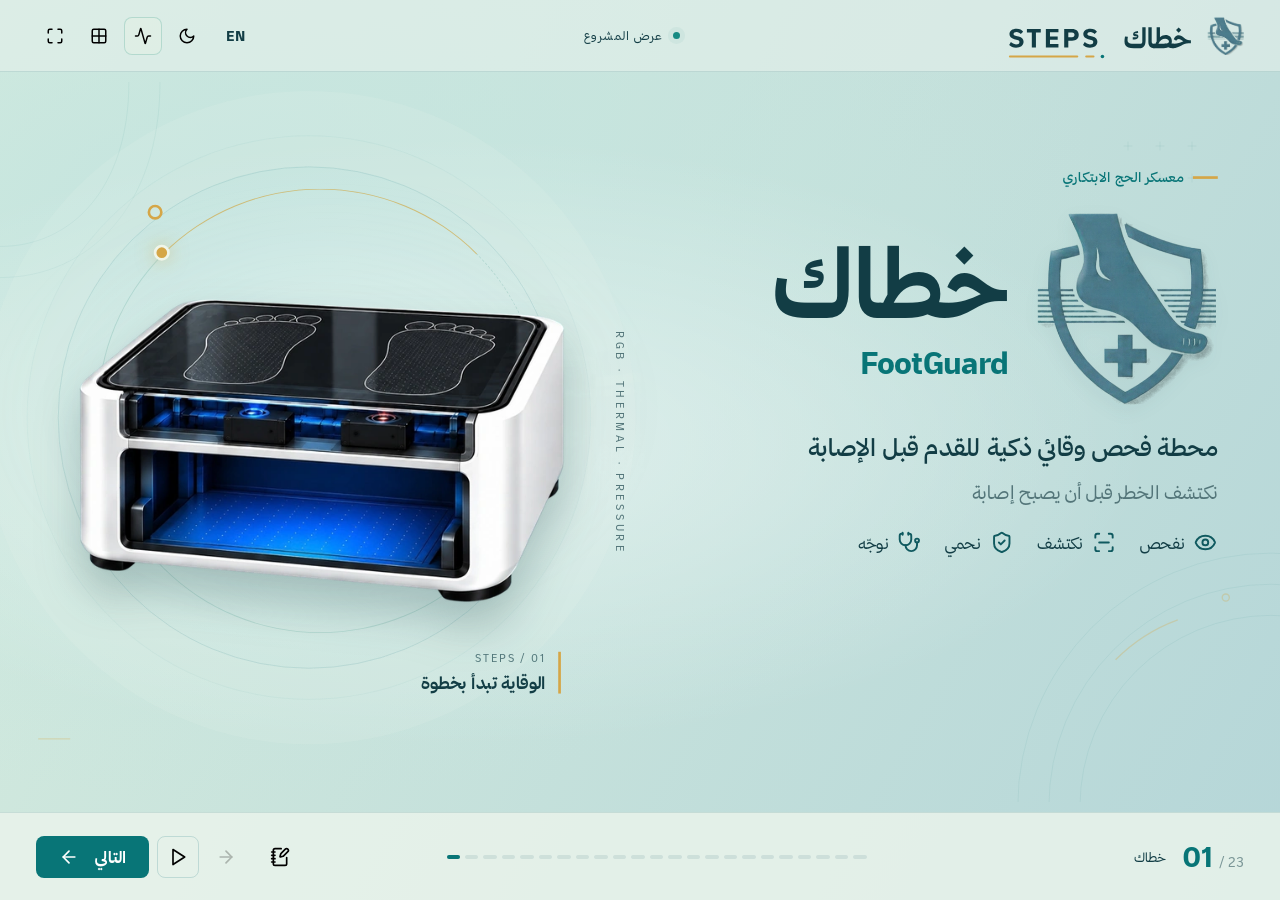
==== commit 057c07a0: "Publish current STEPS FootGuard site" ====
--- a/index.html
+++ b/index.html
@@ -1,9 +1,9 @@
 <!doctype html>
-<html lang="ar" dir="rtl"><head><meta charset="UTF-8"><meta name="viewport" content="width=device-width,initial-scale=1"><meta name="theme-color" content="#a5d4d2"><meta name="description" content="خطاك STEPS، عرض متحرك لمحطة الفحص الوقائي لقدم الحاج. بالعربية والإنجليزية."><title>خطاك STEPS · FootGuard</title><link rel="icon" href="assets/logo.webp"><link rel="preload" href="assets/thmanyahsans-Bold.woff2" as="font" type="font/woff2" crossorigin><link rel="stylesheet" href="style.css"><link rel="stylesheet" href="revision.css"><link rel="stylesheet" href="motion.css"><link rel="stylesheet" href="brand.css"></head>
-<body><header class="toolbar"><a class="brand" href="#1" aria-label="خطاك STEPS — home"><img class="brand-emblem" src="assets/logo.webp" alt=""><img class="brand-wordmark" src="assets/steps-wordmark.svg" alt="خطاك STEPS" width="295" height="83"></a><div class="toolbar-center"><span class="live-dot"></span><span data-i18n="edition"></span></div><nav><button id="language" title="Switch language">EN</button><button id="motion" aria-label="تقليل الحركة" title="تقليل الحركة"><img src="assets/icons/activity.svg" alt=""></button><button id="index" aria-label="فهرس المشاهد" title="فهرس المشاهد"><img src="assets/icons/grid-2x2.svg" alt=""></button><button id="fullscreen" aria-label="ملء الشاشة" title="ملء الشاشة"><img src="assets/icons/maximize.svg" alt=""></button></nav></header>
+<html lang="ar" dir="rtl"><head><meta charset="UTF-8"><meta name="viewport" content="width=device-width,initial-scale=1"><meta name="theme-color" content="#a5d4d2"><meta name="description" content="خطاك STEPS، عرض متحرك لمحطة الفحص الوقائي لقدم الحاج. بالعربية والإنجليزية."><title>خطاك STEPS · FootGuard</title><script src="theme.js"></script><link rel="icon" href="assets/logo.webp"><link rel="preload" href="assets/thmanyahsans-Bold.woff2" as="font" type="font/woff2" crossorigin><link rel="stylesheet" href="style.css"><link rel="stylesheet" href="revision.css?v=d5ada7be8369"><link rel="stylesheet" href="motion.css"><link rel="stylesheet" href="brand.css"><link rel="stylesheet" href="business-model.css"><link rel="stylesheet" href="dark.css"></head>
+<body><header class="toolbar"><a class="brand" href="#1" aria-label="خطاك STEPS — home"><img class="brand-emblem" src="assets/logo.webp" alt=""><img class="brand-wordmark" src="assets/steps-wordmark.svg" alt="خطاك STEPS" width="295" height="83"></a><div class="toolbar-center"><span class="live-dot"></span><span data-i18n="edition"></span></div><nav><button id="language" title="Switch language">EN</button><button id="theme" aria-label="الوضع الداكن" aria-pressed="false" title="التبديل إلى الوضع الداكن"><img src="assets/icons/moon.svg" alt=""></button><button id="motion" aria-label="تقليل الحركة" title="تقليل الحركة"><img src="assets/icons/activity.svg" alt=""></button><button id="index" aria-label="فهرس المشاهد" title="فهرس المشاهد"><img src="assets/icons/grid-2x2.svg" alt=""></button><button id="fullscreen" aria-label="ملء الشاشة" title="ملء الشاشة"><img src="assets/icons/maximize.svg" alt=""></button></nav></header>
 <main id="viewport"><div id="stage-wrap"><article id="stage" aria-live="polite"></article></div></main>
 <footer class="transport"><div class="scene-info"><span id="scene-count"></span><span id="scene-title"></span></div><div class="timeline" id="timeline" aria-label="فهرس سريع"></div><div class="actions"><button id="details" aria-label="المصادر والتفاصيل" title="المصادر والتفاصيل"><img src="assets/icons/notebook-pen.svg" alt=""></button><button id="previous" aria-label="السابق"><img src="assets/icons/arrow-right.svg" alt=""></button><button id="play" aria-label="تشغيل العرض تلقائيا" title="تشغيل تلقائي"><img src="assets/icons/play.svg" alt=""></button><button id="next" class="next"><span data-i18n="next"></span><img src="assets/icons/arrow-left.svg" alt=""></button></div></footer>
 <dialog id="drawer"><div class="dialog-head"><h2 data-i18n="contents"></h2><button class="close" aria-label="إغلاق"><img src="assets/icons/x.svg" alt=""></button></div><div id="scene-grid"></div></dialog>
 <dialog id="notes"><div class="dialog-head"><h2 id="notes-title"></h2><button class="close" aria-label="إغلاق"><img src="assets/icons/x.svg" alt=""></button></div><div id="notes-content"></div></dialog>
 <dialog id="lightbox"><div class="dialog-head"><h2 id="lightbox-title"></h2><button class="close" aria-label="إغلاق"><img src="assets/icons/x.svg" alt=""></button></div><img id="lightbox-image" alt=""></dialog>
-<div id="toast" role="status"></div><script src="source-content.js" defer></script><script src="revision.js" defer></script><script src="motion.js" defer></script><script src="app.js" defer></script></body></html>
+<div id="toast" role="status"></div><script src="source-content.js" defer></script><script src="revision.js" defer></script><script src="motion.js" defer></script><script src="business-model.js" defer></script><script src="app.js" defer></script></body></html>
--- a/style.css
+++ b/style.css
@@ -1,5 +1,5 @@
 @font-face{font-family:Thmanyah;src:url('assets/thmanyahsans-Regular.woff2') format('woff2');font-weight:400;font-display:swap}@font-face{font-family:Thmanyah;src:url('assets/thmanyahsans-Medium.woff2') format('woff2');font-weight:500;font-display:swap}@font-face{font-family:Thmanyah;src:url('assets/thmanyahsans-Bold.woff2') format('woff2');font-weight:700;font-display:swap}@font-face{font-family:ThmanyahDisplay;src:url('assets/thmanyahserifdisplay-Bold.woff2') format('woff2');font-weight:700;font-display:swap}
-:root{--ink:#123d45;--teal:#087577;--navy:#172f40;--mint:#a5d4d2;--paper:#eef4ef;--gold:#d5a647;--orange:#e78d29;--red:#b93431;--muted:#537579;--line:#17646c26}*{box-sizing:border-box}body{margin:0;color:var(--ink);font-family:Thmanyah,Arial,sans-serif;background:#dcecea;background-image:radial-gradient(ellipse at 20% 30%,#c3e4df 0,transparent 60%),linear-gradient(120deg,#d7eddf,#b5d6d8);height:100dvh;overflow:hidden}button,a{-webkit-tap-highlight-color:transparent}button{font:inherit;cursor:pointer}button:disabled{opacity:.25;cursor:default}button:focus-visible,a:focus-visible{outline:3px solid #e7992c;outline-offset:5px}a{color:inherit;text-decoration:none}button{color:inherit}button img,.icon{width:26px;height:26px;object-fit:contain}.icon{flex-shrink:0;filter:invert(28%) sepia(19%) saturate(1480%) hue-rotate(136deg)}h1,h2,h3,p{margin:0}p{line-height:1.65}h1,h2{font-weight:700;line-height:1.25}button{border:0}img{max-width:100%}.toolbar{height:72px;display:flex;align-items:center;justify-content:space-between;gap:20px;padding:0 36px;border-bottom:1px solid var(--line);position:relative;z-index:5;background:#e5f1eb9c}.brand{display:flex;align-items:center;gap:10px;font-weight:700;font-size:22px}.brand img{height:42px;width:40px;object-fit:contain}.brand b{font-size:14px;letter-spacing:2px;margin-inline-start:8px}.toolbar-center{font-size:12px;letter-spacing:1px;display:flex;gap:10px;align-items:center}.live-dot{display:inline-block;width:7px;height:7px;border-radius:50%;background:#168a82;box-shadow:0 0 0 5px #1287830e;flex-shrink:0}.toolbar nav{display:flex;gap:6px}.toolbar nav button{background:transparent;width:38px;height:38px;display:grid;place-items:center;border:1px solid transparent;border-radius:8px}.toolbar nav button:hover{background:#ffffff80;border-color:var(--line)}.toolbar nav img{width:18px;height:18px}.toolbar #language{font-weight:700;font-size:14px;width:46px}#viewport{height:calc(100dvh - 160px);display:flex;align-items:center;justify-content:center;overflow:hidden;padding:0 8px}#stage-wrap{position:relative;flex-shrink:0}#stage{position:relative;transform-origin:top left;width:1440px;height:810px;overflow:hidden;padding:46px 64px 34px}.scene-heading{margin-bottom:30px;position:relative;z-index:2}.scene-heading h1{font-size:54px;letter-spacing:-1px}.scene-heading>p{font-size:19px;color:var(--muted);margin-top:8px}.eyebrow{display:flex;align-items:center;gap:10px;font-size:15px;font-weight:500;letter-spacing:.5px;margin-bottom:16px;color:var(--teal)}.eyebrow i{height:3px;width:28px;background:var(--gold)}.tiny{font-size:14px;font-weight:700;letter-spacing:1px}.transport{height:88px;padding:0 36px;display:flex;align-items:center;justify-content:space-between;gap:25px;border-top:1px solid var(--line);background:#eaf3ebd6;position:relative;z-index:5}.scene-info{display:flex;align-items:center;gap:16px;min-width:230px}.scene-info #scene-count{display:flex;align-items:baseline;gap:6px;direction:ltr;font-size:13px}.scene-info #scene-count b{font-size:28px;color:var(--teal)}.scene-info #scene-count span{opacity:.5}.scene-info #scene-title{font-size:13px;max-width:150px}.timeline{display:flex;gap:5px;flex:1;max-width:420px;direction:ltr}.timeline button{width:100%;height:26px;padding:11px 0;background:transparent;position:relative}.timeline button:before{content:'';position:absolute;inset:11px 0;background:#356e7520;border-radius:10px}.timeline button i{display:block;position:relative;z-index:2;height:4px;border-radius:10px;background:transparent;transform-origin:left}.timeline button.done i{background:#356e7566}.timeline button.active i{background:var(--teal)}.actions{display:flex;align-items:center;gap:8px}.actions button{height:42px;min-width:38px;border-radius:8px;display:flex;align-items:center;justify-content:center;gap:16px;background:transparent}.actions button:hover{background:#ffffff8c}.actions button img{width:20px;height:20px}.actions button.next{background:var(--teal);color:white;padding:0 23px;font-weight:700;min-width:108px}.actions .next img{filter:invert(1)}.actions #play{border:1px solid #0b69732c;width:42px}.actions #details{margin-inline-end:8px}.enter{animation:reveal .8s cubic-bezier(.2,.7,.2,1) both;animation-delay:calc(var(--i,0)*90ms)}@keyframes reveal{from{opacity:0;transform:translateY(24px);filter:blur(3px)}to{opacity:1;transform:translateY(0);filter:blur(0)}}@keyframes float{0%,100%{transform:translateY(0) rotate(-1deg)}50%{transform:translateY(-12px) rotate(0)}}@keyframes pulse{0%,100%{opacity:.5;transform:scale(.98)}50%{opacity:1;transform:scale(1.02)}}@keyframes sweep{0%{transform:translateY(-180px);opacity:0}20%{opacity:.7}80%{opacity:.7}100%{transform:translateY(180px);opacity:0}}@keyframes grow{from{transform:scaleX(0)}to{transform:scaleX(1)}}@keyframes progress{from{transform:scaleX(0)}to{transform:scaleX(1)}}@keyframes beam{0%{background-position:100% 0}100%{background-position:-100% 0}}.primary{display:inline-flex;align-items:center;gap:22px;padding:17px 26px;background:var(--teal);color:white;border-radius:9px;font-weight:700;font-size:19px}.primary .icon{filter:invert(1);width:22px}.source-line{position:absolute;bottom:19px;inset-inline:64px;border-top:1px solid var(--line);padding-top:10px;font-size:10px;line-height:1.6;direction:ltr;text-align:left;color:#477076;padding-inline-end:80px}.source-line button{position:absolute;inset-inline-end:0;bottom:0;background:transparent;font-size:12px;display:flex;gap:8px;align-items:center}.source-line button .icon{width:13px;height:13px}.scene-summary{font-size:21px;line-height:1.55;max-width:1050px;text-align:center;margin:34px auto 0}.hero-copy{position:absolute;inset-inline-start:70px;top:120px;width:590px;z-index:3}.hero-copy h1{font-size:142px;line-height:1;letter-spacing:-4px;margin:28px 0}.hero-copy h1 em{font-family:ThmanyahDisplay,Thmanyah,serif;display:block;font-size:43px;letter-spacing:-1px;margin-top:15px;font-style:normal;color:var(--teal)}.hero-description{font-size:29px;font-weight:500;max-width:550px}.hero-tagline{color:var(--muted);font-size:21px;margin-top:12px}.hero-process{display:flex;gap:26px;margin:37px 0}.hero-process>div{display:flex;gap:10px;align-items:center;font-size:18px}.hero-process .icon{width:28px}.hero-copy .primary{margin-top:4px}.hero-art{position:absolute;inset-inline-end:25px;top:50px;width:680px;height:660px}.hero-mark{position:absolute;top:12px;inset-inline-end:60px;width:115px;opacity:.15}.product-orbit{position:absolute;width:565px;height:565px;border:1px solid #15727a20;border-radius:50%;top:45px;left:40px;box-shadow:0 0 0 34px #e9f3eb42,0 0 0 35px #1470790b,0 0 0 85px #e9f3eb20}.product-orbit:after{content:'';position:absolute;width:11px;height:11px;border:3px solid var(--gold);border-radius:50%;left:100px;top:42px}.hero-device{width:680px;position:absolute;top:134px;left:0;filter:drop-shadow(0 32px 25px #123b453c);animation:float 7s ease-in-out infinite;z-index:2}.product-caption{position:absolute;bottom:22px;inset-inline-start:74px;display:flex;flex-direction:column;gap:8px;border-inline-start:3px solid var(--gold);padding-inline-start:14px}.product-caption span{font-size:12px;letter-spacing:2px;opacity:.65}.product-caption b{font-size:19px}.hero-vertical{position:absolute;inset-inline-end:8px;top:230px;writing-mode:vertical-rl;font-size:12px;letter-spacing:4px;color:var(--muted)}.scene-1:before,.scene-22:before{content:'';position:absolute;inset:0;background:radial-gradient(ellipse at 35% 50%,#fff7 0,transparent 60%);pointer-events:none}.team{display:grid;grid-template-columns:repeat(5,1fr);gap:27px;margin-top:38px}.person{position:relative}.portrait{height:230px;border-bottom:2px solid var(--gold);background:linear-gradient(180deg,transparent,#d0e4de);display:flex;justify-content:center;align-items:flex-end;position:relative;overflow:hidden}.portrait img{height:214px;width:100%;object-fit:contain;object-position:bottom}.portrait span{position:absolute;bottom:10px;inset-inline-start:8px;font-size:12px;font-weight:700;opacity:.55}.person h2{font-size:24px;margin-top:22px}.person p{font-size:17px;margin-top:14px;line-height:1.6;color:var(--muted)}.person a{display:flex;align-items:center;gap:6px;color:var(--teal);font-size:14px;margin-top:14px}.person a .icon{width:13px;height:13px}.chapters{display:grid;grid-template-columns:repeat(3,1fr);gap:24px;margin-top:38px}.chapter{padding:28px 25px;min-height:205px;text-align:start;background:#eff6f0a6;border:1px solid #b1ceca;position:relative;transition:background .2s,transform .2s;border-radius:10px}.chapter:hover{background:#f9fbf3;transform:translateY(-5px)}.chapter .chapter-no{font-size:17px;letter-spacing:1px;color:var(--gold);font-weight:700;display:block}.chapter>.icon{position:absolute;top:28px;inset-inline-end:26px;width:38px;height:38px}.chapter h2{font-size:27px;margin-top:28px}.chapter p{font-size:16px;margin-top:8px;color:var(--muted)}.chapter>.chapter-arrow{top:auto;bottom:26px;width:20px;height:20px}.evidence-grid{display:grid;grid-template-columns:1fr 1.1fr;gap:55px;margin-top:25px}.evidence-photo{height:494px;position:relative;border-radius:10px;overflow:hidden;background:var(--navy)}.evidence-photo>img{width:100%;height:310px;object-fit:cover;filter:saturate(.65)}.photo-metrics{display:flex;gap:30px;padding:25px;color:#f1f4e9}.photo-metrics>div{flex:1}.photo-metrics strong{font-size:47px;display:block;direction:ltr}.photo-metrics strong span{font-size:20px}.photo-metrics p{font-size:14px;color:#b5d4cc}.evidence-copy h2{font-size:30px;line-height:1.4;margin-bottom:26px}.evidence-copy>p{font-size:19px;margin-top:23px}.bar-stat{margin:18px 0}.bar-stat>div{display:flex;justify-content:space-between;align-items:center;font-size:20px}.bar-stat strong{font-size:38px;color:var(--teal);direction:ltr}.bar-stat i{display:block;height:8px;background:#2b797719;margin-top:10px;border-radius:8px;overflow:hidden;direction:ltr}.bar-stat i b{display:block;width:var(--value);height:100%;background:var(--teal);animation:grow 1.5s ease both;transform-origin:left}.bar-stat.secondary i b{background:var(--gold)}.fine-facts{display:flex;gap:32px;margin-top:20px}.fine-facts span{font-size:15px}.fine-facts b{font-size:25px;margin-inline-end:6px}.risk-layout{display:grid;grid-template-columns:1.55fr 1fr;gap:48px;margin-top:25px}.stats-grid{display:grid;grid-template-columns:1fr 1fr;gap:22px}.stat{background:#f5f8f1bd;border:1px solid #c4dbd2;border-radius:12px;padding:24px 25px 22px;position:relative;height:222px}.stat>.icon{position:absolute;top:26px;inset-inline-end:26px;width:37px;height:37px;filter:invert(55%) sepia(90%) saturate(750%) hue-rotate(346deg)}.stat-number{font-size:62px;font-weight:700;color:var(--red);direction:ltr;text-align:start;line-height:1.1}.stat p{font-size:19px;line-height:1.5;margin-top:14px;max-width:290px}.stat-track{height:3px;background:#b9392d10;margin-top:16px;direction:ltr}.stat-track b{display:block;height:100%;width:var(--value);background:var(--red);transform-origin:left;animation:grow 1.6s ease both}.thermal-feature{position:relative;min-height:465px;display:flex;align-items:center;justify-content:flex-end;flex-direction:column;text-align:center;padding:35px 34px;background:linear-gradient(140deg,#537f8c,#285161);color:#f2f4e9;border-radius:12px;overflow:hidden}.thermal-feature>.thermal-foot{position:absolute;top:22px;left:calc(50% - 90px);width:180px;height:180px;filter:invert(83%) sepia(12%) saturate(380%) hue-rotate(115deg);opacity:.55}.thermal-scan{position:absolute;top:108px;left:20%;width:60%;height:2px;background:var(--gold);box-shadow:0 0 22px 8px #e9a14035;animation:sweep 5s ease-in-out infinite}.thermal-feature>.tiny{margin-top:190px;color:#c9ddd2}.delta{font-size:28px;margin-top:13px;direction:ltr}.delta b{font-size:70px}.delta small{font-size:30px;color:var(--gold)}.thermal-feature p{font-size:21px;margin-top:8px}.heat-scale{display:flex;gap:10px;align-items:center;width:70%;margin-top:20px;font-size:16px}.heat-scale i{flex:1;height:5px;border-radius:3px;background:linear-gradient(to right,#50c6bd,#edd25b,#ee7552)}.science-layout{display:grid;grid-template-columns:.98fr 1.15fr;gap:48px}.science-visual{display:flex;gap:22px;align-items:center;padding:22px 18px 22px 0;height:500px;background:#eff6f0a3;border-radius:10px}.science-visual>img{width:49%;height:440px;object-fit:contain;mix-blend-mode:multiply}.injury-list{flex:1;padding-inline-end:20px}.injury-list h3{font-size:20px;margin-bottom:24px}.injury-list p{border-bottom:1px solid var(--line);padding:11px 0;display:flex;flex-direction:column;gap:3px;font-size:14px}.injury-list p b{font-size:27px;color:var(--teal);direction:ltr;text-align:start}.science-rows{display:flex;flex-direction:column;gap:24px}.science-row{display:flex;gap:22px;padding:28px 0;border-bottom:1px solid var(--line)}.science-row>.icon{width:44px;height:44px;margin-top:4px}.science-row h2{font-size:28px}.science-row p{font-size:20px;color:var(--muted);margin-top:10px}.problem-chain{display:grid;grid-template-columns:repeat(5,1fr);gap:23px;margin-top:40px;position:relative}.problem-chain:before{content:'';position:absolute;left:20px;right:20px;top:59px;height:1px;background:var(--gold)}.chain-node{position:relative;padding:22px 18px;text-align:center;background:#d0e5df;border-radius:10px;border:1px solid #89b5b4;min-height:183px}.chain-node>.icon{display:block;margin:0 auto 18px;width:48px;height:48px}.chain-node b{font-size:22px;line-height:1.4;display:block}.chain-node span{position:absolute;top:11px;inset-inline-end:12px;font-size:12px;color:var(--muted)}.chain-node:nth-child(n+3){border-color:#cf9b70;background:#e9e3d3}.chain-node:last-child{background:#e5d3c7;border-color:#bf8776}.care-compare{display:grid;grid-template-columns:1fr 1fr;gap:40px;margin-top:36px}.care-compare>div{padding:26px 32px;border-top:3px solid #a75848;background:#f4eee6a8;border-radius:0 0 10px 10px}.care-compare .preventive{border-color:var(--teal);background:#d8eee2}.care-compare h2{font-size:29px;margin-bottom:15px}.care-compare h2 small{display:inline-block;font-size:18px;margin-inline-start:15px;opacity:.75}.care-compare p{display:flex;gap:12px;align-items:center;font-size:19px;margin:7px 0}.care-compare p .icon{width:18px;height:18px}.solution-diagram{margin-top:35px}.input-stream{display:grid;grid-template-columns:repeat(5,1fr);gap:20px}.stream-node{background:#f0f6eeaa;padding:23px 16px;text-align:center;border-top:3px solid var(--teal);min-height:156px}.stream-node .icon{width:34px;height:34px;margin-bottom:10px}.stream-node b{display:block;font-size:22px}.stream-node>span{display:block;font-size:13px;color:var(--muted);margin-top:8px;direction:ltr}.fusion{position:relative;background:var(--navy);color:#edf4e9;width:740px;text-align:center;margin:30px auto;padding:18px 30px;border-radius:10px;border-bottom:3px solid var(--gold)}.fusion:before,.fusion:after{content:'';height:30px;width:1px;background:var(--teal);position:absolute;left:50%}.fusion:before{top:-30px}.fusion:after{bottom:-33px}.fusion>.icon{display:none}.fusion h2{font-size:27px}.fusion p{font-size:16px;color:#bfd6cc;margin-top:5px}.flow-beam{position:absolute;bottom:-3px;left:15%;width:70%;height:3px;background:linear-gradient(90deg,transparent,var(--gold),transparent);background-size:40% 100%;animation:beam 4s linear infinite}.output-stream{display:grid;grid-template-columns:repeat(4,1fr);gap:22px;width:1120px;margin:auto}.result-node{background:#c1ded3;border:1px solid #398f8236;min-height:83px;display:flex;align-items:center;justify-content:center;gap:14px;border-radius:7px;font-size:21px}.result-node:nth-child(2){background:#e7dcae}.result-node:nth-child(4){background:#e5c9b8}.hardware-layout{display:grid;grid-template-columns:1.1fr 1fr;gap:50px;height:560px}.exploded{position:relative;display:flex;align-items:center;justify-content:center}.exploded>img{width:100%;height:560px;object-fit:contain;filter:drop-shadow(0 14px 16px #19424d25)}.layer-pins{position:absolute;top:61px;inset-inline-start:0;display:flex;flex-direction:column;gap:16px}.layer-pins button{width:31px;height:31px;border-radius:50%;background:#d8e9de;border:1px solid #82ada9;font-size:14px;font-weight:700}.layer-pins button.selected{background:var(--gold);border-color:var(--gold)}.hardware-detail{padding-top:8px}.hardware-detail>.tiny{color:var(--teal)}.hardware-detail>h2{font-size:31px;margin:12px 0}.hardware-detail>p{font-size:19px;height:68px;color:var(--muted)}.layer-list{display:grid;grid-template-columns:1fr 1fr;gap:7px 12px;margin-top:16px}.layer-list button{display:flex;gap:12px;align-items:center;text-align:start;background:#e6f0e480;padding:10px 12px;font-size:16px;border-radius:6px;border:1px solid transparent}.layer-list button b{color:var(--muted);font-size:13px}.layer-list button.selected{background:#f0d99d;color:#604b20;border-color:#c19d4b}.wiring-row{display:flex;gap:20px;margin-top:24px;align-items:center;padding-top:18px;border-top:1px solid var(--line)}.wiring-row>img{width:170px;height:112px;object-fit:contain;border-radius:6px}.wiring-row b{display:block;font-size:20px}.wiring-row button{display:flex;gap:12px;align-items:center;padding:0;background:transparent;margin-top:12px;font-size:16px;color:var(--teal)}.wiring-row button .icon{width:17px;height:17px}.prototype-layout{display:grid;grid-template-columns:.95fr 1.18fr;gap:42px;height:570px}.screens-grid{display:grid;grid-template-columns:1fr 1fr;gap:18px;align-content:start}.screen-thumb{background:#eaf3e9;border:2px solid transparent;box-shadow:0 6px 14px #274e540b;padding:9px 9px 12px;border-radius:9px;text-align:start}.screen-thumb img{width:100%;height:172px;object-fit:contain;background:#fff}.screen-thumb span{font-size:17px;display:block;margin:8px 8px 0}.screen-thumb.selected{border-color:var(--teal)}.prototype-focus{padding-top:18px}.device-browser{padding:8px;background:#162f3e;border-radius:14px;box-shadow:0 20px 40px #17424a20;overflow:hidden}.browser-bar{height:29px;display:flex;gap:5px;align-items:center;padding:0 8px;color:#c2dcd3;direction:ltr}.browser-bar i{width:5px;height:5px;border-radius:50%;background:#779c99}.browser-bar span{margin-left:auto;font-size:11px;letter-spacing:1px}.focus-screen{display:block;width:100%;height:350px;object-fit:contain;background:#fcfdf6;border-radius:6px}.prototype-caption{display:flex;align-items:flex-start;gap:20px;margin-top:22px}.prototype-caption b{font-size:24px;white-space:nowrap}.prototype-caption p{font-size:18px;color:var(--muted)}.prototype-link{display:flex;align-items:center;gap:13px;margin-top:20px;color:var(--teal);font-weight:700}.prototype-link>img{width:52px;height:52px}.prototype-link>span{display:flex;align-items:center;gap:12px;font-size:18px}.prototype-link .icon{width:17px}.how-grid{display:grid;grid-template-columns:1fr 1fr 1.05fr;gap:30px;margin-top:35px}.how-step{position:relative;padding:0 22px 25px;background:#e9f2e9a1;border-radius:12px;border-bottom:3px solid #92b9ac;min-height:538px}.how-step>.step-no{position:absolute;top:15px;inset-inline-start:18px;font-size:18px;font-weight:700;color:var(--gold);z-index:2}.how-step>img{width:100%;height:266px;object-fit:contain}.how-step h2{font-size:27px;margin-top:13px}.how-step>p{font-size:20px;margin-top:15px}.report-step{background:var(--navy);color:#eef4e9;border-color:var(--gold)}.report-step>p{color:#c6ddd1}.report-visual{height:266px;position:relative;display:flex;align-items:center;justify-content:center;gap:10px}.report-visual>.icon{width:105px;height:105px;filter:invert(86%) sepia(12%) saturate(350%) hue-rotate(94deg)}.report-lines{width:90px;display:flex;flex-direction:column;gap:14px}.report-lines i{height:4px;background:#6d9e9b;border-radius:4px;animation:grow 2s ease both;transform-origin:left}.report-lines i:nth-child(2){width:70%}.report-lines i:nth-child(3){width:85%}.report-lines i:nth-child(4){width:50%}.report-visual>.report-check{width:45px;height:45px;position:absolute;bottom:40px;left:calc(50% - 22px);filter:invert(70%) sepia(52%) saturate(560%) hue-rotate(2deg)}.report-alert{margin-top:21px;padding-top:15px;border-top:1px solid #bcd7c521;display:flex;gap:10px;align-items:center;font-size:16px;color:#e3c67c}.report-alert .icon{width:21px;filter:invert(75%) sepia(20%) saturate(930%) hue-rotate(3deg)}.specs-layout{display:grid;grid-template-columns:1.7fr 1fr;gap:46px}.spec-table{border:1px solid #a0c3bb;border-radius:9px;overflow:hidden;background:#edf6ed99}.spec-row{display:grid;grid-template-columns:1fr 1.65fr;min-height:42px;border-bottom:1px solid #8fb9af45;font-size:18px}.spec-row:last-child{border:0}.spec-row>span,.spec-row>b{padding:10px 18px;display:flex;align-items:center}.spec-row>b{font-size:16px;font-weight:500}.spec-header{background:var(--teal);color:#edf5e9}.spec-header>b{font-size:18px;font-weight:700;direction:inherit}.considerations h2{font-size:26px;margin-bottom:14px}.considerations>div{display:flex;align-items:center;gap:12px;padding:9px 0}.considerations .icon{width:27px;height:27px}.considerations p{display:flex;flex-direction:column;font-size:16px;line-height:1.5}.considerations p b{font-size:18px}.considerations p span{color:var(--muted);font-size:15px}.comparison{margin-top:48px;border-radius:10px;overflow:hidden;border:1px solid #87b3ac;background:#edf5ecaa}.comparison table{border-collapse:collapse;width:100%;table-layout:fixed;text-align:center}.comparison th,.comparison td{padding:20px 12px;border-bottom:1px solid #76a99d30;border-inline-end:1px solid #76a99d20;height:81px}.comparison thead th{font-size:17px;font-weight:500;background:#dece9b;color:#4c4b31}.comparison thead th:first-child{width:210px}.comparison tbody th{font-size:23px;text-align:start;padding-inline-start:25px;direction:ltr}.comparison tbody th small{font-size:12px;display:block;color:var(--muted);margin-top:3px}.comparison .our-row{background:#c3dfcf}.compare-check{display:inline-grid;place-items:center;width:31px;height:31px;border:1px solid #16847c69;border-radius:50%;color:var(--teal)}.compare-check .icon{width:20px;height:20px}.compare-check.no{border-color:transparent;opacity:.35}.compare-check.no .icon{width:17px;height:17px}.comparison-note{font-size:16px;color:var(--muted);margin-top:20px}.inputs-cards{display:grid;grid-template-columns:repeat(5,1fr);gap:20px;margin-top:60px}.input-card{padding:30px 22px;position:relative;background:var(--navy);color:#e5f1e7;border-radius:12px;min-height:368px;border-bottom:3px solid var(--teal)}.input-card:nth-child(2n){border-color:var(--gold)}.input-no{position:absolute;top:20px;inset-inline-end:20px;font-size:13px;color:#7eacaa}.input-card>.icon{width:45px;height:45px;filter:invert(80%) sepia(16%) saturate(500%) hue-rotate(106deg)}.input-card h2{font-size:26px;margin-top:29px}.input-card>b{font-size:13px;display:block;color:#adcebd;margin-top:8px}.input-card p{font-size:20px;line-height:1.5;color:#c6d9cd;margin-top:24px}.input-signal{position:absolute;bottom:25px;height:2px;width:50px;background:var(--gold);opacity:.6}.question-strip{display:flex;align-items:center;justify-content:center;gap:20px;margin-top:42px;border-top:1px solid var(--line);padding-top:28px}.question-strip p{font-size:20px}.question-strip .icon{width:25px}.processing-grid{display:grid;grid-template-columns:repeat(3,1fr);grid-auto-flow:column;grid-template-rows:repeat(3,112px);gap:18px 28px;margin-top:35px}.process-step{display:flex;align-items:center;gap:15px;border:1px solid #a0c4b9;background:#edf5ecb3;border-radius:9px;padding:15px 19px;position:relative;overflow:hidden}.process-step:after{content:'';position:absolute;bottom:0;inset-inline-start:0;width:100%;height:3px;background:var(--teal);transform-origin:left;animation:grow 1.4s ease both;animation-delay:calc(var(--i)*.25s)}.process-step>span{font-size:18px;font-weight:700;color:var(--teal)}.process-step>.icon{display:none}.process-step h2{font-size:23px}.process-step p{font-size:16px;color:var(--muted);margin-top:5px;line-height:1.5}.prototype-status{display:grid;grid-template-columns:1fr 1fr;gap:28px;margin-top:42px}.prototype-status>div{display:flex;gap:18px;align-items:center;padding:23px 25px;border:1px solid #7cafa266;border-radius:9px;background:#d4e8dd}.prototype-status .status-future{background:#e9e3ca;border-color:#c6a04455}.prototype-status p{display:flex;flex-direction:column;gap:5px}.prototype-status p b{font-size:23px}.prototype-status p span{font-size:18px}.outputs-layout{display:grid;grid-template-columns:.95fr 1.15fr;gap:60px;margin-top:25px;align-items:center}.output-visual{position:relative}.result-browser{border:10px solid var(--navy);border-radius:14px;overflow:hidden;position:relative;background:#fff;box-shadow:0 20px 30px #1b596319}.result-browser>img{height:350px;width:100%;object-fit:contain;display:block}.scan-line{height:2px;position:absolute;top:50%;left:8%;width:84%;background:#ddb45580;box-shadow:0 0 20px 5px #daaf5625;animation:sweep 6s linear infinite;pointer-events:none}.risk-legend{display:flex;justify-content:center;gap:28px;margin-top:24px;font-size:16px}.risk-legend span{display:flex;gap:8px;align-items:center}.risk-legend i{width:8px;height:8px;border-radius:50%;background:#31957b}.risk-legend span:nth-child(2) i{background:#e4b13b}.risk-legend span:nth-child(3) i{background:#c84b3d}.output-list{display:flex;flex-direction:column;gap:15px}.output-item{display:flex;align-items:flex-start;gap:18px;padding:15px 0;border-bottom:1px solid var(--line)}.output-no{font-size:15px;color:var(--gold);font-weight:700;margin-top:5px}.output-item>.icon{width:31px;height:31px;margin-top:1px}.output-item h2{font-size:27px}.output-item p{font-size:20px;color:var(--muted);margin-top:7px}.audience-layout{display:grid;grid-template-columns:1.1fr 1fr;gap:65px;margin-top:25px}.audience-list>h2{font-size:25px;margin-bottom:18px}.audience-row{display:flex;align-items:center;gap:14px;padding:18px 0;border-bottom:1px solid var(--line);min-height:76px}.audience-row>.icon{width:26px}.audience-row>b{font-size:22px;min-width:250px}.audience-row>span{font-size:17px;color:var(--muted)}.secondary-audience{font-size:17px;color:var(--muted);margin-top:23px}.customer-blocks>div{padding:29px 32px;border-radius:12px;position:relative;background:var(--navy);color:#e7f2e9}.customer-blocks .user-block{padding-inline-end:128px}.user-block>.icon{position:absolute;inset-inline-end:34px;top:55px;width:60px;height:60px;filter:invert(85%) sepia(12%) saturate(500%) hue-rotate(105deg)}.customer-blocks h2{font-size:31px;margin-top:14px}.customer-blocks p{font-size:20px;margin-top:14px;color:#bbd4c8}.customer-blocks>.buyer-block{margin-top:25px;background:#dde8ce;border:1px solid #b7b480;color:var(--ink)}.buyer-block p{color:var(--muted)}.customer-blocks .tiny{color:var(--gold)}.value-grid{display:grid;grid-template-columns:repeat(5,1fr);gap:24px;margin-top:55px}.value-item{padding:30px 21px;min-height:465px;border-top:2px solid var(--gold);position:relative;background:linear-gradient(180deg,#f3f6ecb0,#d5e7dd00)}.value-item>span{font-size:14px;color:var(--muted);display:block}.value-item>.icon{width:61px;height:61px;margin:33px 0;filter:invert(57%) sepia(83%) saturate(643%) hue-rotate(349deg)}.value-item h2{font-size:29px;line-height:1.35;min-height:80px}.value-item p{font-size:20px;color:var(--muted);margin-top:19px;line-height:1.6}.market-layout{display:grid;grid-template-columns:.72fr 1.2fr 1fr;gap:32px;margin-top:22px}.market-numbers{display:flex;flex-direction:column;gap:16px}.market-numbers>div{border-bottom:1px solid var(--line);padding:13px 0 20px}.market-numbers b{font-size:45px;display:block;direction:ltr;line-height:1.1;letter-spacing:-1px}.market-numbers span{font-size:17px;display:block;color:var(--muted);margin-top:8px}.market-model{padding-top:4px}.market-tier{border:1px solid #749f9366;border-radius:9px;padding:16px 20px;margin:0 0 12px;background:#eaf4e99c;position:relative}.market-tier>span{font-size:14px;letter-spacing:2px;color:var(--muted);display:block}.market-tier strong{font-size:37px;direction:ltr;display:block;margin-top:5px;line-height:1.3}.market-tier p{font-size:17px;color:var(--muted)}.market-tier>b{position:absolute;inset-inline-end:17px;top:17px;font-size:15px;color:#a37622;direction:ltr}.tier-1{margin-inline:14px}.tier-2{margin-inline:28px;border-color:#ba983e90;background:#e9dfb780}.market-assumption{font-size:16px;color:var(--muted);text-align:center;max-width:400px;margin:auto;line-height:1.5}.deployment-sites{background:#d2e5db80;padding:25px;border-radius:10px}.deployment-sites>h2{font-size:24px;margin-bottom:24px}.deployment-sites>div{display:flex;gap:14px;align-items:center;margin:20px 0}.deployment-sites>div>img{width:28px;height:28px;object-fit:contain}.deployment-sites p{display:flex;flex-direction:column}.deployment-sites p b{font-size:21px}.deployment-sites p span{font-size:16px;color:var(--muted)}.deployment-sites>small{font-size:15px;line-height:1.6;display:block;border-top:1px solid var(--line);padding-top:18px;margin-top:25px}.pricing-layout{display:grid;grid-template-columns:.9fr 1.25fr;gap:70px}.cost-table{background:#eff5e9a6;border:1px solid #99bdb1;border-radius:10px;overflow:hidden}.cost-table h2{font-size:26px;padding:18px 25px;background:var(--teal);color:white}.cost-table>div{display:flex;justify-content:space-between;align-items:center;padding:17px 25px;border-bottom:1px solid #86b2a435;direction:ltr}.cost-table>div>span{font-size:18px}.cost-table>div>b{font-size:23px;white-space:nowrap}.cost-table small{font-size:13px;color:var(--muted)}.cost-table>.cost-total{background:#ddc685;border:0;direction:inherit}.cost-total>span{font-weight:700}.cost-total>b{font-size:35px!important;direction:ltr}.pricing-product{position:relative;text-align:center}.pricing-product>img{height:290px;width:100%;object-fit:contain;filter:drop-shadow(0 17px 15px #17424a24);animation:float 7s ease-in-out infinite}.price-main{margin-top:4px}.price-main>span{font-size:20px;color:var(--muted);display:block}.price-main>strong{display:block;font-size:91px;line-height:1.2;direction:ltr;color:var(--teal);letter-spacing:-3px}.price-main>strong small{font-size:24px;letter-spacing:0}.unit-economics{display:flex;gap:22px;margin-top:29px;border-top:1px solid var(--line);padding-top:25px}.unit-economics>div{flex:1}.unit-economics b{font-size:28px;display:block;direction:ltr}.unit-economics small{font-size:12px}.unit-economics span{font-size:15px;display:block;color:var(--muted);margin-top:8px}.roadmap-layout{display:grid;grid-template-columns:1fr 1fr;gap:42px;margin-top:38px}.roadmap-item{min-height:510px;position:relative;background:#eaf3e5b3;border-radius:12px;padding:30px 35px;border-top:3px solid var(--gold)}.roadmap-item.iot{border-color:var(--teal)}.roadmap-item .tiny{color:var(--muted)}.roadmap-art{height:180px;display:flex;gap:25px;align-items:center;justify-content:center;position:relative}.roadmap-art>.icon{width:86px;height:86px;position:relative;z-index:1}.roadmap-art>.icon:first-child{color:var(--gold);animation:pulse 5s ease-in-out infinite}.solar .roadmap-art>.icon:first-child{filter:invert(65%) sepia(80%) saturate(430%) hue-rotate(349deg)}.roadmap-art>i{position:absolute;top:90px;width:190px;height:1px;background:var(--gold);opacity:.4}.roadmap-item h2{font-size:35px;margin:5px 0 17px}.roadmap-item>p{font-size:23px;color:var(--muted)}.roadmap-foot{font-size:18px;color:var(--muted);border-top:1px solid var(--line);padding-top:20px;margin-top:24px;line-height:1.6}.closing{text-align:center;position:relative;z-index:2;width:900px;margin:42px auto}.closing-logo{height:125px;width:125px;object-fit:contain;margin-bottom:28px}.closing>.eyebrow{display:block;font-size:13px;letter-spacing:3px;opacity:.65}.closing h1{font-size:112px;margin-top:10px;font-family:ThmanyahDisplay,Thmanyah,serif}.closing>p{font-size:27px;color:var(--muted);margin-top:22px}.closing-actions{display:flex;gap:32px;align-items:center;justify-content:center;margin-top:45px}.closing-actions>a{display:flex;gap:12px;align-items:center;font-size:20px}.closing-actions>a .icon{width:18px}.closing-line{display:block;font-size:16px;color:var(--muted);margin-top:48px}.scene-22{background:radial-gradient(ellipse at center,#e9f4e18c,transparent 70%)}dialog{border:1px solid #9bbdb0;border-radius:15px;padding:28px;background:#eff6ed;color:var(--ink);font-family:Thmanyah,Arial,sans-serif;box-shadow:0 30px 100px #123c4555;max-width:calc(100vw - 35px);max-height:calc(100dvh - 50px)}dialog::backdrop{background:#12313ed9;backdrop-filter:blur(7px)}.dialog-head{display:flex;justify-content:space-between;gap:30px;align-items:center;margin-bottom:22px}.dialog-head h2{font-size:25px}.dialog-head button{background:#dce9dd;border-radius:6px;width:35px;height:35px;display:grid;place-items:center}.dialog-head img{width:19px;height:19px}#drawer{width:950px}#scene-grid{display:grid;grid-template-columns:repeat(3,1fr);gap:10px}#scene-grid>button{padding:16px;display:flex;gap:15px;align-items:center;text-align:start;background:#e0ece1;border:1px solid transparent;border-radius:8px}#scene-grid>button>span{font-size:13px;font-weight:700;color:var(--teal)}#scene-grid>button small{display:block;font-size:11px;opacity:.6;margin-top:5px}#scene-grid>button b{font-size:15px}#scene-grid>button.selected{border-color:var(--teal);background:#c5dfcf}#notes{width:850px}#notes-content{font-size:17px;line-height:1.8}#notes-content .notes-intro{padding:16px;background:#dce8d7;border-radius:7px;margin-bottom:20px;font-size:14px}.source-text{white-space:pre-line}.source-text a{text-decoration:underline}#lightbox{width:1100px;text-align:center}#lightbox-image{max-height:calc(100dvh - 150px);object-fit:contain;background:white;border-radius:7px}#toast{position:fixed;bottom:100px;left:50%;transform:translateX(-50%) translateY(20px);opacity:0;pointer-events:none;background:var(--navy);color:white;padding:15px 24px;border-radius:10px;transition:.25s;font-size:15px}#toast.show{opacity:1;transform:translateX(-50%) translateY(0)}.reduced *,.reduced *:before,.reduced *:after{animation:none!important;transition:none!important}.reduced .stat-track b,.reduced .bar-stat i b{transform:scaleX(1)}html[lang=en] .hero-copy h1{font-size:134px;letter-spacing:-7px}html[lang=en] .hero-copy h1 em{letter-spacing:-1px}html[lang=en] .hero-description{font-size:28px}html[lang=en] .hero-process{gap:20px}html[lang=en] .person h2{font-size:23px}html[lang=en] .person p{font-size:17px;line-height:1.5}html[lang=en] .chapter h2{font-size:26px}html[lang=en] .chain-node b{font-size:20px}html[lang=en] .audience-row>b{min-width:270px;font-size:20px}html[lang=en] .value-item h2{font-size:28px}html[lang=en] .market-numbers span{font-size:16px}html[lang=en] .science-row p{font-size:19px}html[lang=en] .how-step>p{font-size:19px}html[lang=en] .input-card h2{font-size:25px}html[lang=en] .input-card p{font-size:19px}html[lang=en] .spec-row>b{font-size:15px}html[lang=en] .considerations p span{font-size:14px}html[lang=en] .market-assumption{font-size:15px}html[lang=en] .closing h1{font-size:110px}html[lang=ar] .stat-number{text-align:right}html[lang=ar] .injury-list p b{text-align:right}
+:root{--ink:#123d45;--teal:#087577;--navy:#172f40;--mint:#a5d4d2;--paper:#eef4ef;--gold:#d5a647;--orange:#e78d29;--red:#b93431;--muted:#537579;--line:#17646c26}*{box-sizing:border-box}body{margin:0;color:var(--ink);font-family:Thmanyah,Arial,sans-serif;background:#dcecea;background-image:radial-gradient(ellipse at 20% 30%,#c3e4df 0,transparent 60%),linear-gradient(120deg,#d7eddf,#b5d6d8);height:100dvh;overflow:hidden}button,a{-webkit-tap-highlight-color:transparent}button{font:inherit;cursor:pointer}button:disabled{opacity:.25;cursor:default}button:focus-visible,a:focus-visible{outline:3px solid #e7992c;outline-offset:5px}a{color:inherit;text-decoration:none}button{color:inherit}button img,.icon{width:26px;height:26px;object-fit:contain}.icon{flex-shrink:0;filter:invert(28%) sepia(19%) saturate(1480%) hue-rotate(136deg)}h1,h2,h3,p{margin:0}p{line-height:1.65}h1,h2{font-weight:700;line-height:1.25}button{border:0}img{max-width:100%}.toolbar{height:72px;display:flex;align-items:center;justify-content:space-between;gap:20px;padding:0 36px;border-bottom:1px solid var(--line);position:relative;z-index:5;background:#e5f1eb9c}.brand{display:flex;align-items:center;gap:10px;font-weight:700;font-size:22px}.brand img{height:42px;width:40px;object-fit:contain}.brand b{font-size:14px;letter-spacing:2px;margin-inline-start:8px}.toolbar-center{font-size:12px;letter-spacing:1px;display:flex;gap:10px;align-items:center}.live-dot{display:inline-block;width:7px;height:7px;border-radius:50%;background:#168a82;box-shadow:0 0 0 5px #1287830e;flex-shrink:0}.toolbar nav{display:flex;gap:6px}.toolbar nav button{background:transparent;width:38px;height:38px;display:grid;place-items:center;border:1px solid transparent;border-radius:8px}.toolbar nav button:hover{background:#ffffff80;border-color:var(--line)}.toolbar nav img{width:18px;height:18px}.toolbar #language{font-weight:700;font-size:14px;width:46px}#viewport{height:calc(100dvh - 160px);display:flex;align-items:center;justify-content:center;overflow:hidden;padding:0 8px}#stage-wrap{position:relative;flex-shrink:0}#stage{position:relative;transform-origin:top left;width:1440px;height:810px;overflow:hidden;padding:46px 64px 34px}.scene-heading{margin-bottom:30px;position:relative;z-index:2}.scene-heading h1{font-size:54px;letter-spacing:-1px}.scene-heading>p{font-size:19px;color:var(--muted);margin-top:8px}.eyebrow{display:flex;align-items:center;gap:10px;font-size:15px;font-weight:500;letter-spacing:.5px;margin-bottom:16px;color:var(--teal)}.eyebrow i{height:3px;width:28px;background:var(--gold)}.tiny{font-size:14px;font-weight:700;letter-spacing:1px}.transport{height:88px;padding:0 36px;display:flex;align-items:center;justify-content:space-between;gap:25px;border-top:1px solid var(--line);background:#eaf3ebd6;position:relative;z-index:5}.scene-info{display:flex;align-items:center;gap:16px;min-width:230px}.scene-info #scene-count{display:flex;align-items:baseline;gap:6px;direction:ltr;font-size:13px}.scene-info #scene-count b{font-size:28px;color:var(--teal)}.scene-info #scene-count span{opacity:.5}.scene-info #scene-title{font-size:13px;max-width:150px}.timeline{display:flex;gap:5px;flex:1;max-width:420px;direction:ltr}.timeline button{width:100%;height:26px;padding:11px 0;background:transparent;position:relative}.timeline button:before{content:'';position:absolute;inset:11px 0;background:#356e7520;border-radius:10px}.timeline button i{display:block;position:relative;z-index:2;height:4px;border-radius:10px;background:transparent;transform-origin:left}.timeline button.done i{background:#356e7566}.timeline button.active i{background:var(--teal)}.actions{display:flex;align-items:center;gap:8px}.actions button{height:42px;min-width:38px;border-radius:8px;display:flex;align-items:center;justify-content:center;gap:16px;background:transparent}.actions button:hover{background:#ffffff8c}.actions button img{width:20px;height:20px}.actions button.next{background:var(--teal);color:white;padding:0 23px;font-weight:700;min-width:108px}.actions .next img{filter:invert(1)}.actions #play{border:1px solid #0b69732c;width:42px}.actions #details{margin-inline-end:8px}.enter{animation:reveal .8s cubic-bezier(.2,.7,.2,1) both;animation-delay:calc(var(--i,0)*90ms)}@keyframes reveal{from{opacity:0;transform:translateY(24px);filter:blur(3px)}to{opacity:1;transform:translateY(0);filter:blur(0)}}@keyframes float{0%,100%{transform:translateY(0) rotate(-1deg)}50%{transform:translateY(-12px) rotate(0)}}@keyframes pulse{0%,100%{opacity:.5;transform:scale(.98)}50%{opacity:1;transform:scale(1.02)}}@keyframes sweep{0%{transform:translateY(-180px);opacity:0}20%{opacity:.7}80%{opacity:.7}100%{transform:translateY(180px);opacity:0}}@keyframes grow{from{transform:scaleX(0)}to{transform:scaleX(1)}}@keyframes progress{from{transform:scaleX(0)}to{transform:scaleX(1)}}@keyframes beam{0%{background-position:100% 0}100%{background-position:-100% 0}}.primary{display:inline-flex;align-items:center;gap:22px;padding:17px 26px;background:var(--teal);color:white;border-radius:9px;font-weight:700;font-size:19px}.primary .icon{filter:invert(1);width:22px}.source-line{position:absolute;bottom:19px;inset-inline:64px;border-top:1px solid var(--line);padding-top:10px;font-size:10px;line-height:1.6;direction:ltr;text-align:left;color:#477076;padding-inline-end:80px}.source-line button{position:absolute;inset-inline-end:0;bottom:0;background:transparent;font-size:12px;display:flex;gap:8px;align-items:center}.source-line button .icon{width:13px;height:13px}.scene-summary{font-size:21px;line-height:1.55;max-width:1050px;text-align:center;margin:34px auto 0}.hero-copy{position:absolute;inset-inline-start:70px;top:120px;width:590px;z-index:3}.hero-copy h1{font-size:142px;line-height:1;letter-spacing:-4px;margin:28px 0}.hero-copy h1 em{font-family:ThmanyahDisplay,Thmanyah,serif;display:block;font-size:43px;letter-spacing:-1px;margin-top:15px;font-style:normal;color:var(--teal)}.hero-description{font-size:29px;font-weight:500;max-width:550px}.hero-tagline{color:var(--muted);font-size:21px;margin-top:12px}.hero-process{display:flex;gap:26px;margin:37px 0}.hero-process>div{display:flex;gap:10px;align-items:center;font-size:18px}.hero-process .icon{width:28px}.hero-copy .primary{margin-top:4px}.hero-art{position:absolute;inset-inline-end:25px;top:50px;width:680px;height:660px}.hero-mark{position:absolute;top:12px;inset-inline-end:60px;width:115px;opacity:.15}.product-orbit{position:absolute;width:565px;height:565px;border:1px solid #15727a20;border-radius:50%;top:45px;left:40px;box-shadow:0 0 0 34px #e9f3eb42,0 0 0 35px #1470790b,0 0 0 85px #e9f3eb20}.product-orbit:after{content:'';position:absolute;width:11px;height:11px;border:3px solid var(--gold);border-radius:50%;left:100px;top:42px}.hero-device{width:680px;position:absolute;top:134px;left:0;filter:drop-shadow(0 32px 25px #123b453c);animation:float 7s ease-in-out infinite;z-index:2}.product-caption{position:absolute;bottom:22px;inset-inline-start:74px;display:flex;flex-direction:column;gap:8px;border-inline-start:3px solid var(--gold);padding-inline-start:14px}.product-caption span{font-size:12px;letter-spacing:2px;opacity:.65}.product-caption b{font-size:19px}.hero-vertical{position:absolute;inset-inline-end:8px;top:230px;writing-mode:vertical-rl;font-size:12px;letter-spacing:4px;color:var(--muted)}.scene-1:before,.scene-23:before{content:'';position:absolute;inset:0;background:radial-gradient(ellipse at 35% 50%,#fff7 0,transparent 60%);pointer-events:none}.team{display:grid;grid-template-columns:repeat(5,1fr);gap:27px;margin-top:38px}.person{position:relative}.portrait{height:230px;border-bottom:2px solid var(--gold);background:linear-gradient(180deg,transparent,#d0e4de);display:flex;justify-content:center;align-items:flex-end;position:relative;overflow:hidden}.portrait img{height:214px;width:100%;object-fit:contain;object-position:bottom}.portrait span{position:absolute;bottom:10px;inset-inline-start:8px;font-size:12px;font-weight:700;opacity:.55}.person h2{font-size:24px;margin-top:22px}.person p{font-size:17px;margin-top:14px;line-height:1.6;color:var(--muted)}.person a{display:flex;align-items:center;gap:6px;color:var(--teal);font-size:14px;margin-top:14px}.person a .icon{width:13px;height:13px}.chapters{display:grid;grid-template-columns:repeat(3,1fr);gap:24px;margin-top:38px}.chapter{padding:28px 25px;min-height:205px;text-align:start;background:#eff6f0a6;border:1px solid #b1ceca;position:relative;transition:background .2s,transform .2s;border-radius:10px}.chapter:hover{background:#f9fbf3;transform:translateY(-5px)}.chapter .chapter-no{font-size:17px;letter-spacing:1px;color:var(--gold);font-weight:700;display:block}.chapter>.icon{position:absolute;top:28px;inset-inline-end:26px;width:38px;height:38px}.chapter h2{font-size:27px;margin-top:28px}.chapter p{font-size:16px;margin-top:8px;color:var(--muted)}.chapter>.chapter-arrow{top:auto;bottom:26px;width:20px;height:20px}.evidence-grid{display:grid;grid-template-columns:1fr 1.1fr;gap:55px;margin-top:25px}.evidence-photo{height:494px;position:relative;border-radius:10px;overflow:hidden;background:var(--navy)}.evidence-photo>img{width:100%;height:310px;object-fit:cover;filter:saturate(.65)}.photo-metrics{display:flex;gap:30px;padding:25px;color:#f1f4e9}.photo-metrics>div{flex:1}.photo-metrics strong{font-size:47px;display:block;direction:ltr}.photo-metrics strong span{font-size:20px}.photo-metrics p{font-size:14px;color:#b5d4cc}.evidence-copy h2{font-size:30px;line-height:1.4;margin-bottom:26px}.evidence-copy>p{font-size:19px;margin-top:23px}.bar-stat{margin:18px 0}.bar-stat>div{display:flex;justify-content:space-between;align-items:center;font-size:20px}.bar-stat strong{font-size:38px;color:var(--teal);direction:ltr}.bar-stat i{display:block;height:8px;background:#2b797719;margin-top:10px;border-radius:8px;overflow:hidden;direction:ltr}.bar-stat i b{display:block;width:var(--value);height:100%;background:var(--teal);animation:grow 1.5s ease both;transform-origin:left}.bar-stat.secondary i b{background:var(--gold)}.fine-facts{display:flex;gap:32px;margin-top:20px}.fine-facts span{font-size:15px}.fine-facts b{font-size:25px;margin-inline-end:6px}.risk-layout{display:grid;grid-template-columns:1.55fr 1fr;gap:48px;margin-top:25px}.stats-grid{display:grid;grid-template-columns:1fr 1fr;gap:22px}.stat{background:#f5f8f1bd;border:1px solid #c4dbd2;border-radius:12px;padding:24px 25px 22px;position:relative;height:222px}.stat>.icon{position:absolute;top:26px;inset-inline-end:26px;width:37px;height:37px;filter:invert(55%) sepia(90%) saturate(750%) hue-rotate(346deg)}.stat-number{font-size:62px;font-weight:700;color:var(--red);direction:ltr;text-align:start;line-height:1.1}.stat p{font-size:19px;line-height:1.5;margin-top:14px;max-width:290px}.stat-track{height:3px;background:#b9392d10;margin-top:16px;direction:ltr}.stat-track b{display:block;height:100%;width:var(--value);background:var(--red);transform-origin:left;animation:grow 1.6s ease both}.thermal-feature{position:relative;min-height:465px;display:flex;align-items:center;justify-content:flex-end;flex-direction:column;text-align:center;padding:35px 34px;background:linear-gradient(140deg,#537f8c,#285161);color:#f2f4e9;border-radius:12px;overflow:hidden}.thermal-feature>.thermal-foot{position:absolute;top:22px;left:calc(50% - 90px);width:180px;height:180px;filter:invert(83%) sepia(12%) saturate(380%) hue-rotate(115deg);opacity:.55}.thermal-scan{position:absolute;top:108px;left:20%;width:60%;height:2px;background:var(--gold);box-shadow:0 0 22px 8px #e9a14035;animation:sweep 5s ease-in-out infinite}.thermal-feature>.tiny{margin-top:190px;color:#c9ddd2}.delta{font-size:28px;margin-top:13px;direction:ltr}.delta b{font-size:70px}.delta small{font-size:30px;color:var(--gold)}.thermal-feature p{font-size:21px;margin-top:8px}.heat-scale{display:flex;gap:10px;align-items:center;width:70%;margin-top:20px;font-size:16px}.heat-scale i{flex:1;height:5px;border-radius:3px;background:linear-gradient(to right,#50c6bd,#edd25b,#ee7552)}.science-layout{display:grid;grid-template-columns:.98fr 1.15fr;gap:48px}.science-visual{display:flex;gap:22px;align-items:center;padding:22px 18px 22px 0;height:500px;background:#eff6f0a3;border-radius:10px}.science-visual>img{width:49%;height:440px;object-fit:contain;mix-blend-mode:multiply}.injury-list{flex:1;padding-inline-end:20px}.injury-list h3{font-size:20px;margin-bottom:24px}.injury-list p{border-bottom:1px solid var(--line);padding:11px 0;display:flex;flex-direction:column;gap:3px;font-size:14px}.injury-list p b{font-size:27px;color:var(--teal);direction:ltr;text-align:start}.science-rows{display:flex;flex-direction:column;gap:24px}.science-row{display:flex;gap:22px;padding:28px 0;border-bottom:1px solid var(--line)}.science-row>.icon{width:44px;height:44px;margin-top:4px}.science-row h2{font-size:28px}.science-row p{font-size:20px;color:var(--muted);margin-top:10px}.problem-chain{display:grid;grid-template-columns:repeat(5,1fr);gap:23px;margin-top:40px;position:relative}.problem-chain:before{content:'';position:absolute;left:20px;right:20px;top:59px;height:1px;background:var(--gold)}.chain-node{position:relative;padding:22px 18px;text-align:center;background:#d0e5df;border-radius:10px;border:1px solid #89b5b4;min-height:183px}.chain-node>.icon{display:block;margin:0 auto 18px;width:48px;height:48px}.chain-node b{font-size:22px;line-height:1.4;display:block}.chain-node span{position:absolute;top:11px;inset-inline-end:12px;font-size:12px;color:var(--muted)}.chain-node:nth-child(n+3){border-color:#cf9b70;background:#e9e3d3}.chain-node:last-child{background:#e5d3c7;border-color:#bf8776}.care-compare{display:grid;grid-template-columns:1fr 1fr;gap:40px;margin-top:36px}.care-compare>div{padding:26px 32px;border-top:3px solid #a75848;background:#f4eee6a8;border-radius:0 0 10px 10px}.care-compare .preventive{border-color:var(--teal);background:#d8eee2}.care-compare h2{font-size:29px;margin-bottom:15px}.care-compare h2 small{display:inline-block;font-size:18px;margin-inline-start:15px;opacity:.75}.care-compare p{display:flex;gap:12px;align-items:center;font-size:19px;margin:7px 0}.care-compare p .icon{width:18px;height:18px}.solution-diagram{margin-top:35px}.input-stream{display:grid;grid-template-columns:repeat(5,1fr);gap:20px}.stream-node{background:#f0f6eeaa;padding:23px 16px;text-align:center;border-top:3px solid var(--teal);min-height:156px}.stream-node .icon{width:34px;height:34px;margin-bottom:10px}.stream-node b{display:block;font-size:22px}.stream-node>span{display:block;font-size:13px;color:var(--muted);margin-top:8px;direction:ltr}.fusion{position:relative;background:var(--navy);color:#edf4e9;width:740px;text-align:center;margin:30px auto;padding:18px 30px;border-radius:10px;border-bottom:3px solid var(--gold)}.fusion:before,.fusion:after{content:'';height:30px;width:1px;background:var(--teal);position:absolute;left:50%}.fusion:before{top:-30px}.fusion:after{bottom:-33px}.fusion>.icon{display:none}.fusion h2{font-size:27px}.fusion p{font-size:16px;color:#bfd6cc;margin-top:5px}.flow-beam{position:absolute;bottom:-3px;left:15%;width:70%;height:3px;background:linear-gradient(90deg,transparent,var(--gold),transparent);background-size:40% 100%;animation:beam 4s linear infinite}.output-stream{display:grid;grid-template-columns:repeat(4,1fr);gap:22px;width:1120px;margin:auto}.result-node{background:#c1ded3;border:1px solid #398f8236;min-height:83px;display:flex;align-items:center;justify-content:center;gap:14px;border-radius:7px;font-size:21px}.result-node:nth-child(2){background:#e7dcae}.result-node:nth-child(4){background:#e5c9b8}.hardware-layout{display:grid;grid-template-columns:1.1fr 1fr;gap:50px;height:560px}.exploded{position:relative;display:flex;align-items:center;justify-content:center}.exploded>img{width:100%;height:560px;object-fit:contain;filter:drop-shadow(0 14px 16px #19424d25)}.layer-pins{position:absolute;top:61px;inset-inline-start:0;display:flex;flex-direction:column;gap:16px}.layer-pins button{width:31px;height:31px;border-radius:50%;background:#d8e9de;border:1px solid #82ada9;font-size:14px;font-weight:700}.layer-pins button.selected{background:var(--gold);border-color:var(--gold)}.hardware-detail{padding-top:8px}.hardware-detail>.tiny{color:var(--teal)}.hardware-detail>h2{font-size:31px;margin:12px 0}.hardware-detail>p{font-size:19px;height:68px;color:var(--muted)}.layer-list{display:grid;grid-template-columns:1fr 1fr;gap:7px 12px;margin-top:16px}.layer-list button{display:flex;gap:12px;align-items:center;text-align:start;background:#e6f0e480;padding:10px 12px;font-size:16px;border-radius:6px;border:1px solid transparent}.layer-list button b{color:var(--muted);font-size:13px}.layer-list button.selected{background:#f0d99d;color:#604b20;border-color:#c19d4b}.wiring-row{display:flex;gap:20px;margin-top:24px;align-items:center;padding-top:18px;border-top:1px solid var(--line)}.wiring-row>img{width:170px;height:112px;object-fit:contain;border-radius:6px}.wiring-row b{display:block;font-size:20px}.wiring-row button{display:flex;gap:12px;align-items:center;padding:0;background:transparent;margin-top:12px;font-size:16px;color:var(--teal)}.wiring-row button .icon{width:17px;height:17px}.prototype-layout{display:grid;grid-template-columns:.95fr 1.18fr;gap:42px;height:570px}.screens-grid{display:grid;grid-template-columns:1fr 1fr;gap:18px;align-content:start}.screen-thumb{background:#eaf3e9;border:2px solid transparent;box-shadow:0 6px 14px #274e540b;padding:9px 9px 12px;border-radius:9px;text-align:start}.screen-thumb img{width:100%;height:172px;object-fit:contain;background:#fff}.screen-thumb span{font-size:17px;display:block;margin:8px 8px 0}.screen-thumb.selected{border-color:var(--teal)}.prototype-focus{padding-top:18px}.device-browser{padding:8px;background:#162f3e;border-radius:14px;box-shadow:0 20px 40px #17424a20;overflow:hidden}.browser-bar{height:29px;display:flex;gap:5px;align-items:center;padding:0 8px;color:#c2dcd3;direction:ltr}.browser-bar i{width:5px;height:5px;border-radius:50%;background:#779c99}.browser-bar span{margin-left:auto;font-size:11px;letter-spacing:1px}.focus-screen{display:block;width:100%;height:350px;object-fit:contain;background:#fcfdf6;border-radius:6px}.prototype-caption{display:flex;align-items:flex-start;gap:20px;margin-top:22px}.prototype-caption b{font-size:24px;white-space:nowrap}.prototype-caption p{font-size:18px;color:var(--muted)}.prototype-link{display:flex;align-items:center;gap:13px;margin-top:20px;color:var(--teal);font-weight:700}.prototype-link>img{width:52px;height:52px}.prototype-link>span{display:flex;align-items:center;gap:12px;font-size:18px}.prototype-link .icon{width:17px}.how-grid{display:grid;grid-template-columns:1fr 1fr 1.05fr;gap:30px;margin-top:35px}.how-step{position:relative;padding:0 22px 25px;background:#e9f2e9a1;border-radius:12px;border-bottom:3px solid #92b9ac;min-height:538px}.how-step>.step-no{position:absolute;top:15px;inset-inline-start:18px;font-size:18px;font-weight:700;color:var(--gold);z-index:2}.how-step>img{width:100%;height:266px;object-fit:contain}.how-step h2{font-size:27px;margin-top:13px}.how-step>p{font-size:20px;margin-top:15px}.report-step{background:var(--navy);color:#eef4e9;border-color:var(--gold)}.report-step>p{color:#c6ddd1}.report-visual{height:266px;position:relative;display:flex;align-items:center;justify-content:center;gap:10px}.report-visual>.icon{width:105px;height:105px;filter:invert(86%) sepia(12%) saturate(350%) hue-rotate(94deg)}.report-lines{width:90px;display:flex;flex-direction:column;gap:14px}.report-lines i{height:4px;background:#6d9e9b;border-radius:4px;animation:grow 2s ease both;transform-origin:left}.report-lines i:nth-child(2){width:70%}.report-lines i:nth-child(3){width:85%}.report-lines i:nth-child(4){width:50%}.report-visual>.report-check{width:45px;height:45px;position:absolute;bottom:40px;left:calc(50% - 22px);filter:invert(70%) sepia(52%) saturate(560%) hue-rotate(2deg)}.report-alert{margin-top:21px;padding-top:15px;border-top:1px solid #bcd7c521;display:flex;gap:10px;align-items:center;font-size:16px;color:#e3c67c}.report-alert .icon{width:21px;filter:invert(75%) sepia(20%) saturate(930%) hue-rotate(3deg)}.specs-layout{display:grid;grid-template-columns:1.7fr 1fr;gap:46px}.spec-table{border:1px solid #a0c3bb;border-radius:9px;overflow:hidden;background:#edf6ed99}.spec-row{display:grid;grid-template-columns:1fr 1.65fr;min-height:42px;border-bottom:1px solid #8fb9af45;font-size:18px}.spec-row:last-child{border:0}.spec-row>span,.spec-row>b{padding:10px 18px;display:flex;align-items:center}.spec-row>b{font-size:16px;font-weight:500}.spec-header{background:var(--teal);color:#edf5e9}.spec-header>b{font-size:18px;font-weight:700;direction:inherit}.considerations h2{font-size:26px;margin-bottom:14px}.considerations>div{display:flex;align-items:center;gap:12px;padding:9px 0}.considerations .icon{width:27px;height:27px}.considerations p{display:flex;flex-direction:column;font-size:16px;line-height:1.5}.considerations p b{font-size:18px}.considerations p span{color:var(--muted);font-size:15px}.comparison{margin-top:48px;border-radius:10px;overflow:hidden;border:1px solid #87b3ac;background:#edf5ecaa}.comparison table{border-collapse:collapse;width:100%;table-layout:fixed;text-align:center}.comparison th,.comparison td{padding:20px 12px;border-bottom:1px solid #76a99d30;border-inline-end:1px solid #76a99d20;height:81px}.comparison thead th{font-size:17px;font-weight:500;background:#dece9b;color:#4c4b31}.comparison thead th:first-child{width:210px}.comparison tbody th{font-size:23px;text-align:start;padding-inline-start:25px;direction:ltr}.comparison tbody th small{font-size:12px;display:block;color:var(--muted);margin-top:3px}.comparison .our-row{background:#c3dfcf}.compare-check{display:inline-grid;place-items:center;width:31px;height:31px;border:1px solid #16847c69;border-radius:50%;color:var(--teal)}.compare-check .icon{width:20px;height:20px}.compare-check.no{border-color:transparent;opacity:.35}.compare-check.no .icon{width:17px;height:17px}.comparison-note{font-size:16px;color:var(--muted);margin-top:20px}.inputs-cards{display:grid;grid-template-columns:repeat(5,1fr);gap:20px;margin-top:60px}.input-card{padding:30px 22px;position:relative;background:var(--navy);color:#e5f1e7;border-radius:12px;min-height:368px;border-bottom:3px solid var(--teal)}.input-card:nth-child(2n){border-color:var(--gold)}.input-no{position:absolute;top:20px;inset-inline-end:20px;font-size:13px;color:#7eacaa}.input-card>.icon{width:45px;height:45px;filter:invert(80%) sepia(16%) saturate(500%) hue-rotate(106deg)}.input-card h2{font-size:26px;margin-top:29px}.input-card>b{font-size:13px;display:block;color:#adcebd;margin-top:8px}.input-card p{font-size:20px;line-height:1.5;color:#c6d9cd;margin-top:24px}.input-signal{position:absolute;bottom:25px;height:2px;width:50px;background:var(--gold);opacity:.6}.question-strip{display:flex;align-items:center;justify-content:center;gap:20px;margin-top:42px;border-top:1px solid var(--line);padding-top:28px}.question-strip p{font-size:20px}.question-strip .icon{width:25px}.processing-grid{display:grid;grid-template-columns:repeat(3,1fr);grid-auto-flow:column;grid-template-rows:repeat(3,112px);gap:18px 28px;margin-top:35px}.process-step{display:flex;align-items:center;gap:15px;border:1px solid #a0c4b9;background:#edf5ecb3;border-radius:9px;padding:15px 19px;position:relative;overflow:hidden}.process-step:after{content:'';position:absolute;bottom:0;inset-inline-start:0;width:100%;height:3px;background:var(--teal);transform-origin:left;animation:grow 1.4s ease both;animation-delay:calc(var(--i)*.25s)}.process-step>span{font-size:18px;font-weight:700;color:var(--teal)}.process-step>.icon{display:none}.process-step h2{font-size:23px}.process-step p{font-size:16px;color:var(--muted);margin-top:5px;line-height:1.5}.prototype-status{display:grid;grid-template-columns:1fr 1fr;gap:28px;margin-top:42px}.prototype-status>div{display:flex;gap:18px;align-items:center;padding:23px 25px;border:1px solid #7cafa266;border-radius:9px;background:#d4e8dd}.prototype-status .status-future{background:#e9e3ca;border-color:#c6a04455}.prototype-status p{display:flex;flex-direction:column;gap:5px}.prototype-status p b{font-size:23px}.prototype-status p span{font-size:18px}.outputs-layout{display:grid;grid-template-columns:.95fr 1.15fr;gap:60px;margin-top:25px;align-items:center}.output-visual{position:relative}.result-browser{border:10px solid var(--navy);border-radius:14px;overflow:hidden;position:relative;background:#fff;box-shadow:0 20px 30px #1b596319}.result-browser>img{height:350px;width:100%;object-fit:contain;display:block}.scan-line{height:2px;position:absolute;top:50%;left:8%;width:84%;background:#ddb45580;box-shadow:0 0 20px 5px #daaf5625;animation:sweep 6s linear infinite;pointer-events:none}.risk-legend{display:flex;justify-content:center;gap:28px;margin-top:24px;font-size:16px}.risk-legend span{display:flex;gap:8px;align-items:center}.risk-legend i{width:8px;height:8px;border-radius:50%;background:#31957b}.risk-legend span:nth-child(2) i{background:#e4b13b}.risk-legend span:nth-child(3) i{background:#c84b3d}.output-list{display:flex;flex-direction:column;gap:15px}.output-item{display:flex;align-items:flex-start;gap:18px;padding:15px 0;border-bottom:1px solid var(--line)}.output-no{font-size:15px;color:var(--gold);font-weight:700;margin-top:5px}.output-item>.icon{width:31px;height:31px;margin-top:1px}.output-item h2{font-size:27px}.output-item p{font-size:20px;color:var(--muted);margin-top:7px}.audience-layout{display:grid;grid-template-columns:1.1fr 1fr;gap:65px;margin-top:25px}.audience-list>h2{font-size:25px;margin-bottom:18px}.audience-row{display:flex;align-items:center;gap:14px;padding:18px 0;border-bottom:1px solid var(--line);min-height:76px}.audience-row>.icon{width:26px}.audience-row>b{font-size:22px;min-width:250px}.audience-row>span{font-size:17px;color:var(--muted)}.secondary-audience{font-size:17px;color:var(--muted);margin-top:23px}.customer-blocks>div{padding:29px 32px;border-radius:12px;position:relative;background:var(--navy);color:#e7f2e9}.customer-blocks .user-block{padding-inline-end:128px}.user-block>.icon{position:absolute;inset-inline-end:34px;top:55px;width:60px;height:60px;filter:invert(85%) sepia(12%) saturate(500%) hue-rotate(105deg)}.customer-blocks h2{font-size:31px;margin-top:14px}.customer-blocks p{font-size:20px;margin-top:14px;color:#bbd4c8}.customer-blocks>.buyer-block{margin-top:25px;background:#dde8ce;border:1px solid #b7b480;color:var(--ink)}.buyer-block p{color:var(--muted)}.customer-blocks .tiny{color:var(--gold)}.value-grid{display:grid;grid-template-columns:repeat(5,1fr);gap:24px;margin-top:55px}.value-item{padding:30px 21px;min-height:465px;border-top:2px solid var(--gold);position:relative;background:linear-gradient(180deg,#f3f6ecb0,#d5e7dd00)}.value-item>span{font-size:14px;color:var(--muted);display:block}.value-item>.icon{width:61px;height:61px;margin:33px 0;filter:invert(57%) sepia(83%) saturate(643%) hue-rotate(349deg)}.value-item h2{font-size:29px;line-height:1.35;min-height:80px}.value-item p{font-size:20px;color:var(--muted);margin-top:19px;line-height:1.6}.market-layout{display:grid;grid-template-columns:.72fr 1.2fr 1fr;gap:32px;margin-top:22px}.market-numbers{display:flex;flex-direction:column;gap:16px}.market-numbers>div{border-bottom:1px solid var(--line);padding:13px 0 20px}.market-numbers b{font-size:45px;display:block;direction:ltr;line-height:1.1;letter-spacing:-1px}.market-numbers span{font-size:17px;display:block;color:var(--muted);margin-top:8px}.market-model{padding-top:4px}.market-tier{border:1px solid #749f9366;border-radius:9px;padding:16px 20px;margin:0 0 12px;background:#eaf4e99c;position:relative}.market-tier>span{font-size:14px;letter-spacing:2px;color:var(--muted);display:block}.market-tier strong{font-size:37px;direction:ltr;display:block;margin-top:5px;line-height:1.3}.market-tier p{font-size:17px;color:var(--muted)}.market-tier>b{position:absolute;inset-inline-end:17px;top:17px;font-size:15px;color:#a37622;direction:ltr}.tier-1{margin-inline:14px}.tier-2{margin-inline:28px;border-color:#ba983e90;background:#e9dfb780}.market-assumption{font-size:16px;color:var(--muted);text-align:center;max-width:400px;margin:auto;line-height:1.5}.deployment-sites{background:#d2e5db80;padding:25px;border-radius:10px}.deployment-sites>h2{font-size:24px;margin-bottom:24px}.deployment-sites>div{display:flex;gap:14px;align-items:center;margin:20px 0}.deployment-sites>div>img{width:28px;height:28px;object-fit:contain}.deployment-sites p{display:flex;flex-direction:column}.deployment-sites p b{font-size:21px}.deployment-sites p span{font-size:16px;color:var(--muted)}.deployment-sites>small{font-size:15px;line-height:1.6;display:block;border-top:1px solid var(--line);padding-top:18px;margin-top:25px}.pricing-layout{display:grid;grid-template-columns:.9fr 1.25fr;gap:70px}.cost-table{background:#eff5e9a6;border:1px solid #99bdb1;border-radius:10px;overflow:hidden}.cost-table h2{font-size:26px;padding:18px 25px;background:var(--teal);color:white}.cost-table>div{display:flex;justify-content:space-between;align-items:center;padding:17px 25px;border-bottom:1px solid #86b2a435;direction:ltr}.cost-table>div>span{font-size:18px}.cost-table>div>b{font-size:23px;white-space:nowrap}.cost-table small{font-size:13px;color:var(--muted)}.cost-table>.cost-total{background:#ddc685;border:0;direction:inherit}.cost-total>span{font-weight:700}.cost-total>b{font-size:35px!important;direction:ltr}.pricing-product{position:relative;text-align:center}.pricing-product>img{height:290px;width:100%;object-fit:contain;filter:drop-shadow(0 17px 15px #17424a24);animation:float 7s ease-in-out infinite}.price-main{margin-top:4px}.price-main>span{font-size:20px;color:var(--muted);display:block}.price-main>strong{display:block;font-size:91px;line-height:1.2;direction:ltr;color:var(--teal);letter-spacing:-3px}.price-main>strong small{font-size:24px;letter-spacing:0}.unit-economics{display:flex;gap:22px;margin-top:29px;border-top:1px solid var(--line);padding-top:25px}.unit-economics>div{flex:1}.unit-economics b{font-size:28px;display:block;direction:ltr}.unit-economics small{font-size:12px}.unit-economics span{font-size:15px;display:block;color:var(--muted);margin-top:8px}.roadmap-layout{display:grid;grid-template-columns:1fr 1fr;gap:42px;margin-top:38px}.roadmap-item{min-height:510px;position:relative;background:#eaf3e5b3;border-radius:12px;padding:30px 35px;border-top:3px solid var(--gold)}.roadmap-item.iot{border-color:var(--teal)}.roadmap-item .tiny{color:var(--muted)}.roadmap-art{height:180px;display:flex;gap:25px;align-items:center;justify-content:center;position:relative}.roadmap-art>.icon{width:86px;height:86px;position:relative;z-index:1}.roadmap-art>.icon:first-child{color:var(--gold);animation:pulse 5s ease-in-out infinite}.solar .roadmap-art>.icon:first-child{filter:invert(65%) sepia(80%) saturate(430%) hue-rotate(349deg)}.roadmap-art>i{position:absolute;top:90px;width:190px;height:1px;background:var(--gold);opacity:.4}.roadmap-item h2{font-size:35px;margin:5px 0 17px}.roadmap-item>p{font-size:23px;color:var(--muted)}.roadmap-foot{font-size:18px;color:var(--muted);border-top:1px solid var(--line);padding-top:20px;margin-top:24px;line-height:1.6}.closing{text-align:center;position:relative;z-index:2;width:900px;margin:42px auto}.closing-logo{height:125px;width:125px;object-fit:contain;margin-bottom:28px}.closing>.eyebrow{display:block;font-size:13px;letter-spacing:3px;opacity:.65}.closing h1{font-size:112px;margin-top:10px;font-family:ThmanyahDisplay,Thmanyah,serif}.closing>p{font-size:27px;color:var(--muted);margin-top:22px}.closing-actions{display:flex;gap:32px;align-items:center;justify-content:center;margin-top:45px}.closing-actions>a{display:flex;gap:12px;align-items:center;font-size:20px}.closing-actions>a .icon{width:18px}.closing-line{display:block;font-size:16px;color:var(--muted);margin-top:48px}.scene-23{background:radial-gradient(ellipse at center,#e9f4e18c,transparent 70%)}dialog{border:1px solid #9bbdb0;border-radius:15px;padding:28px;background:#eff6ed;color:var(--ink);font-family:Thmanyah,Arial,sans-serif;box-shadow:0 30px 100px #123c4555;max-width:calc(100vw - 35px);max-height:calc(100dvh - 50px)}dialog::backdrop{background:#12313ed9;backdrop-filter:blur(7px)}.dialog-head{display:flex;justify-content:space-between;gap:30px;align-items:center;margin-bottom:22px}.dialog-head h2{font-size:25px}.dialog-head button{background:#dce9dd;border-radius:6px;width:35px;height:35px;display:grid;place-items:center}.dialog-head img{width:19px;height:19px}#drawer{width:950px}#scene-grid{display:grid;grid-template-columns:repeat(3,1fr);gap:10px}#scene-grid>button{padding:16px;display:flex;gap:15px;align-items:center;text-align:start;background:#e0ece1;border:1px solid transparent;border-radius:8px}#scene-grid>button>span{font-size:13px;font-weight:700;color:var(--teal)}#scene-grid>button small{display:block;font-size:11px;opacity:.6;margin-top:5px}#scene-grid>button b{font-size:15px}#scene-grid>button.selected{border-color:var(--teal);background:#c5dfcf}#notes{width:850px}#notes-content{font-size:17px;line-height:1.8}#notes-content .notes-intro{padding:16px;background:#dce8d7;border-radius:7px;margin-bottom:20px;font-size:14px}.source-text{white-space:pre-line}.source-text a{text-decoration:underline}#lightbox{width:1100px;text-align:center}#lightbox-image{max-height:calc(100dvh - 150px);object-fit:contain;background:white;border-radius:7px}#toast{position:fixed;bottom:100px;left:50%;transform:translateX(-50%) translateY(20px);opacity:0;pointer-events:none;background:var(--navy);color:white;padding:15px 24px;border-radius:10px;transition:.25s;font-size:15px}#toast.show{opacity:1;transform:translateX(-50%) translateY(0)}.reduced *,.reduced *:before,.reduced *:after{animation:none!important;transition:none!important}.reduced .stat-track b,.reduced .bar-stat i b{transform:scaleX(1)}html[lang=en] .hero-copy h1{font-size:134px;letter-spacing:-7px}html[lang=en] .hero-copy h1 em{letter-spacing:-1px}html[lang=en] .hero-description{font-size:28px}html[lang=en] .hero-process{gap:20px}html[lang=en] .person h2{font-size:23px}html[lang=en] .person p{font-size:17px;line-height:1.5}html[lang=en] .chapter h2{font-size:26px}html[lang=en] .chain-node b{font-size:20px}html[lang=en] .audience-row>b{min-width:270px;font-size:20px}html[lang=en] .value-item h2{font-size:28px}html[lang=en] .market-numbers span{font-size:16px}html[lang=en] .science-row p{font-size:19px}html[lang=en] .how-step>p{font-size:19px}html[lang=en] .input-card h2{font-size:25px}html[lang=en] .input-card p{font-size:19px}html[lang=en] .spec-row>b{font-size:15px}html[lang=en] .considerations p span{font-size:14px}html[lang=en] .market-assumption{font-size:15px}html[lang=en] .closing h1{font-size:110px}html[lang=ar] .stat-number{text-align:right}html[lang=ar] .injury-list p b{text-align:right}
 @media(max-width:900px){.toolbar{padding:0 20px;height:60px}.toolbar-center{display:none}.transport{padding:0 18px;height:78px;gap:12px}.scene-info{min-width:130px;gap:10px}.scene-info #scene-title{font-size:11px;max-width:110px}.timeline{gap:3px}.actions{gap:4px}.actions button.next{min-width:80px;padding:0 12px}.actions #details{margin:0}#viewport{height:calc(100dvh - 138px)}}
 @media(max-width:600px){body{background:linear-gradient(145deg,#d9eddf,#afcfd1)}.toolbar{padding:0 14px}.brand{font-size:19px}.brand b{font-size:12px}.brand img{height:34px;width:32px}.toolbar nav{gap:0}.toolbar nav button{width:33px}.transport{height:112px;flex-wrap:wrap;align-content:center;row-gap:9px;padding:10px 15px}.timeline{order:3;max-width:none;width:100%;flex-basis:100%}.timeline button{height:15px;padding:5px 0}.timeline button:before{inset:5px 0}.timeline button i{height:3px}.scene-info{flex:1}.scene-info #scene-title{max-width:150px;font-size:12px}.actions button{height:36px;min-width:30px}.actions #play{width:36px}.actions button.next{min-width:70px}.actions .next span{font-size:12px}.actions button img{width:16px;height:16px}.actions #details{display:none}#viewport{height:calc(100dvh - 172px);padding:0;overflow:auto;align-items:center}#stage-wrap{min-width:600px}#stage{transform-origin:top left}#scene-grid{grid-template-columns:1fr 1fr;gap:8px}#scene-grid>button{padding:11px}#scene-grid>button b{font-size:12px}#scene-grid>button small{font-size:10px}dialog{padding:20px}#toast{bottom:130px;width:80%;text-align:center}}
 #stage{position:absolute;left:0;top:0}
--- a/revision.css
+++ b/revision.css
@@ -58,7 +58,7 @@
 .risk-v2 .heat-scale { margin-top: 14px; direction: ltr; }
 .science-v2 { gap: 35px; margin-top: 15px; grid-template-columns: 1fr 1.4fr; }
 .science-v2 .science-visual { height: 500px; padding: 20px 14px; gap: 17px; border: 1px solid rgba(176, 202, 188, 0.5); }
-.science-v2 .science-visual > img { width: 49%; height: 450px; mix-blend-mode: multiply; }
+.science-v2 .science-visual > img { width: 49%; height: 450px; mix-blend-mode: normal; }
 .science-v2 .injury-list { padding-inline-end: 0px; }
 .science-v2 .injury-list h3 { font-size: 18px; line-height: 1.4; margin-bottom: 15px; }
 .science-v2 .injury-list p { font-size: 14px; line-height: 1.25; padding: 10px 0px; gap: 5px; }
@@ -209,9 +209,9 @@
 .market-v2 .deployment-sites p span { font-size: 17px; line-height: 1.4; }
 .vision-line { font-size: 18px; line-height: 1.5; position: absolute; inset-inline: 64px; bottom: 94px; color: rgb(33, 108, 112); border-top: 1px solid var(--line); padding-top: 12px; text-align: center; }
 html[lang="ar"] .market-v2 { grid-template-columns: 535px 1fr 250px; }
-.scene-20 .price-main > strong { font-size: 105px; }
-.scene-20 .unit-economics b { font-size: 34px; }
-.scene-20 .unit-economics span { font-size: 17px; }
+.scene-21 .price-main > strong { font-size: 105px; }
+.scene-21 .unit-economics b { font-size: 34px; }
+.scene-21 .unit-economics span { font-size: 17px; }
 .roadmap-v2 { gap: 35px; margin-top: 26px; }
 .roadmap-v2 .roadmap-item { min-height: 532px; padding: 25px 31px; border-top-width: 4px; overflow: hidden; }
 .roadmap-illustration { height: 185px; width: 185px; margin: 8px auto 5px; }
@@ -246,3 +246,27 @@
 html[lang="en"] .roadmap-v2 .roadmap-item > p { font-size: 22px; }
 html[lang="en"] .roadmap-v2 .roadmap-foot { font-size: 19px; }
 .component-labels li::before{display:none}
+
+/* Five proposed action categories — synchronized with protocol draft. */
+.outputs-action .result-browser{height:300px;min-height:0;overflow:hidden;padding:0;background:transparent;border:0;box-shadow:none}.outputs-action .result-browser>.action-result-image{display:block;width:100%;height:300px;object-fit:contain}.action-categories{display:grid;grid-template-columns:repeat(6,minmax(0,1fr));gap:10px;margin-top:18px}.action-category{grid-column:span 2;min-height:58px;padding:9px 8px;display:flex;align-items:center;justify-content:center;gap:8px;background:var(--action-bg);border:1px solid var(--action-border);color:var(--action-color);border-radius:9px;text-align:center;font-size:19px;font-weight:700;line-height:1.2}.action-category:nth-child(n+4){grid-column:span 3}.action-category .icon{width:23px;height:23px;flex-shrink:0}.action-category small{font-size:10px;display:block;font-weight:500;margin-top:5px}.action-category-note{font-size:14px;line-height:1.55;color:var(--muted);margin-top:13px}.action-category-note a{text-decoration:underline;color:var(--teal);white-space:nowrap}html[lang=en] .action-category{font-size:17px}html[lang=en] .action-category-note{font-size:13px}.outputs-action .output-item p{font-size:19px;line-height:1.5}.outputs-action .output-item h2{font-size:26px}
+
+/* Interactive 3D explorer, hardware scene. */
+.scene-9 .wiring-vector{height:180px;margin:10px auto 8px}.scene-9 .original-wiring>img{height:115px}.device-explorer-card{display:grid;grid-template-columns:112px minmax(0,1fr);gap:15px;align-items:center;padding:12px 14px;margin-top:13px;border:1px solid #94bcb4;border-radius:13px;background:linear-gradient(115deg,#eff5e9e8,#d8eae3d9);box-shadow:0 8px 24px #1c55500a;direction:ltr}.device-explorer-window{display:block;position:relative;height:106px;border:1px solid #9cbeb6;border-radius:9px;overflow:hidden;background:radial-gradient(ellipse at center,#cfebe2,#a9cdcb);box-shadow:0 4px 10px #164c4b12}.device-window-bar{height:17px;display:flex;align-items:center;gap:3px;padding:0 7px;background:#eff7ee;border-bottom:1px solid #abc8bf}.device-window-bar i{width:3px;height:3px;border-radius:50%;background:#9ab7ae}.device-window-bar b{margin-left:auto;font-size:9px;color:#087577;letter-spacing:1px}.device-explorer-window>img{display:block;width:100%;height:87px;object-fit:contain}.device-window-orbit{position:absolute;bottom:5px;right:5px;width:21px;height:21px;border-radius:50%;display:grid;place-items:center;background:#edf6e9e6;color:#087577;font-size:19px;line-height:1}.device-explorer-copy{direction:ltr;text-align:left}.device-explorer-copy h3{font-size:20px;line-height:1.2;margin:0;color:var(--ink)}.device-explorer-copy p{font-size:14px;color:var(--muted);line-height:1.45;margin:5px 0 8px}.device-explorer-button{display:inline-flex;align-items:center;justify-content:center;gap:9px;border-radius:7px;padding:8px 12px;background:#087577;color:#fff;font-size:14px;font-weight:700;line-height:1.2;transition:background .18s,transform .18s}.device-explorer-button:hover{background:#075e61;transform:translateY(-1px)}.device-explorer-button:focus-visible,.device-explorer-window:focus-visible{outline:3px solid #d5a647;outline-offset:3px}.device-explorer-button .icon{width:14px;height:14px;filter:brightness(0) invert(1)}html[lang=ar] .device-explorer-copy{direction:rtl;text-align:right}html[lang=ar] .device-explorer-card{grid-template-columns:minmax(0,1fr) 112px}html[lang=ar] .device-explorer-window{grid-column:2;grid-row:1}html[lang=ar] .device-explorer-copy{grid-column:1;grid-row:1}
+
+/* MEDATHON content alignment: preserve the original 22-scene presentation. */
+.team-v2 .person:last-child p { white-space: pre-line; }
+.scene-5 .scene-heading h1 { font-size: 48px; }
+html[lang="en"] .scene-5 .scene-heading h1 { font-size: 43px; }
+.scene-21 .pricing-layout { gap: 55px; }
+.scene-21 .cost-table h2 { padding: 13px 25px; }
+.scene-21 .cost-table > div { padding: 11px 25px; }
+.scene-21 .pricing-product > img { height: 235px; }
+.scene-21 .price-main > strong { font-size: 78px; }
+.scene-21 .unit-economics { margin-top: 18px; padding-top: 17px; }
+.business-channels { margin-top: 22px; display: flex; align-items: center; gap: 35px; padding: 17px 24px; background: #eff5e9bd; border: 1px solid #99bdb1; border-radius: 12px; }
+.channels-heading { display: flex; align-items: center; gap: 15px; flex-shrink: 0; }
+.channels-heading > .icon { width: 34px; height: 34px; }
+.channels-heading h2 { font-size: 25px; color: var(--teal); line-height: 1.3; }
+.channels-heading span { display: block; font-size: 16px; color: var(--muted); margin-top: 2px; }
+.business-channels > p { font-size: 22px; line-height: 1.5; border-inline-start: 1px solid var(--line); padding-inline-start: 30px; }
+html[lang="en"] .business-channels > p { font-size: 20px; }
--- a/business-model.css
+++ b/business-model.css
@@ -0,0 +1,51 @@
+/* A new business-model scene in the presentation's existing mint/teal identity. */
+.business-model-grid{display:grid;grid-template-columns:repeat(3,minmax(0,1fr));gap:22px;margin-top:28px}
+.business-card{height:420px;padding:25px 27px 23px;background:#f1f6eddb;border:1px solid #8db7ad80;border-radius:18px;position:relative;overflow:hidden;box-shadow:0 12px 28px #21595e0a;display:flex;flex-direction:column}
+.business-card::after{content:'';position:absolute;width:150px;height:150px;border:1px solid #25807713;border-radius:50%;top:-84px;inset-inline-end:-55px;box-shadow:0 0 0 19px #25807705;pointer-events:none}
+.business-card-top{display:flex;align-items:center;justify-content:space-between;margin-bottom:15px}
+.business-symbol{width:58px;height:58px;border-radius:17px;background:#dcece0;display:grid;place-items:center;border:1px solid #78a99b33}
+.business-symbol>.icon{width:31px;height:31px;animation:business-icon-drift 6s ease-in-out infinite}
+.business-step{color:#8da99d;font-size:16px;font-weight:500;letter-spacing:1px;direction:ltr}
+.business-card h2{font-size:28px;line-height:1.35;margin-bottom:22px}
+.business-buyer-list{list-style:none;padding:0;margin:0;display:grid;gap:16px}
+.business-buyer-list li{display:flex;align-items:center;gap:13px;font-size:21px;font-weight:500;line-height:1.4}
+.business-buyer-list .icon{width:24px;height:24px;opacity:.8}
+.business-card-note{font-size:18px;line-height:1.55;color:#4b7374;border-top:1px solid #5f9a8e30;padding-top:15px;margin-top:auto}
+.business-service-step{display:flex;gap:12px;align-items:flex-start;margin-bottom:14px}
+.business-service-step>.icon{width:25px;height:25px;margin-top:2px}
+.business-service-step h3{font-size:20px;line-height:1.4;margin-bottom:5px;color:var(--teal)}
+.business-service-step p{font-size:18px;line-height:1.6;color:#426b6e}
+.business-service-step:last-child{margin-bottom:0}
+.business-revenue{background:linear-gradient(145deg,#1a5058,#123d49);border-color:#255b60;color:#eff6ec}
+.business-revenue::after{border-color:#e9d58e23;box-shadow:0 0 0 20px #e9d58e07;width:210px;height:210px;top:-145px;inset-inline-end:-70px}
+.business-revenue .business-symbol{background:#dcece016;border-color:#e0efda25}
+.business-revenue .business-symbol>.icon{filter:brightness(0) saturate(100%) invert(86%) sepia(30%) saturate(650%) hue-rotate(353deg)}
+.business-revenue .business-step{color:#a5c7bc}
+.business-revenue h2{margin-bottom:16px}
+.business-offer>span{font-size:17px;color:#c3dbd1}
+.business-price{display:flex;gap:12px;align-items:baseline;margin-top:3px}
+.business-price>b{font-size:64px;line-height:1.15;color:#e4bf66;direction:ltr;letter-spacing:-2px}
+.business-price>small{font-size:20px;color:#e7eacb}
+.business-alternative{display:flex;justify-content:space-between;align-items:center;gap:15px;padding-top:14px;margin-top:12px;border-top:1px solid #d8e6d725}
+.business-alternative>span{font-size:17px;color:#c3dbd1;max-width:135px;line-height:1.5}
+.business-alternative>div{display:flex;gap:8px;align-items:baseline}
+.business-alternative b{font-size:37px;line-height:1.2;direction:ltr;color:#f1f5e9}
+.business-alternative small{font-size:16px;white-space:nowrap;color:#c7dcd3}
+.business-revenue .business-card-note{border-color:#d8e6d725;color:#d5e6d9;display:flex;gap:10px;align-items:flex-start;font-size:17px;padding-top:13px}
+.business-revenue .business-card-note>.icon{width:21px;height:21px;filter:brightness(0) invert(1);opacity:.8}
+.business-channel-band{display:grid;grid-template-columns:1.1fr 1fr 1fr 1.12fr;gap:20px;align-items:center;margin-top:23px;padding:18px 27px;background:#e9f1e5bb;border:1px solid #80afa480;border-radius:17px;min-height:108px}
+.business-channel-title h2{font-size:26px;line-height:1.3;color:var(--teal)}
+.business-channel-title p{font-size:16px;color:var(--muted);margin-top:6px;line-height:1.4}
+.business-channel-item{display:flex;gap:13px;align-items:center;border-inline-start:1px solid #4d93852b;padding-inline-start:24px}
+.business-channel-item>span{width:46px;height:46px;flex:0 0 46px;border-radius:50%;background:#d6e8d7;border:1px solid #9dbfa455;display:grid;place-items:center}
+.business-channel-item .icon{width:24px;height:24px}
+.business-channel-item b{font-size:20px;line-height:1.45;font-weight:500}
+html[lang=en] .business-card h2{font-size:26px}
+html[lang=en] .business-buyer-list li{font-size:19px}
+html[lang=en] .business-service-step h3{font-size:19px}
+html[lang=en] .business-service-step p{font-size:18px;line-height:1.5}
+html[lang=en] .business-card-note{font-size:17px}
+html[lang=en] .business-channel-item b{font-size:18px}
+html[lang=en] .business-channel-title p{font-size:15px}
+html[lang=en] .business-alternative>span{font-size:16px}
+@keyframes business-icon-drift{0%,100%{transform:translateY(0)}50%{transform:translateY(-3px)}}
--- a/dark.css
+++ b/dark.css
@@ -0,0 +1,124 @@
+/* Same presentation, with calm teal surfaces and softened text contrast. */
+html[data-theme="dark"]{color-scheme:dark;--ink:#d9e6df;--teal:#8ac8bb;--navy:#193941;--mint:#23474b;--paper:#dce7dd;--gold:#d2b878;--orange:#d8a76b;--red:#e19486;--muted:#a9c1ba;--line:#84b6ac2b;--dark-surface:#1b373c;--dark-raised:#23434a;--dark-border:#6f9b913d;--dark-icon:brightness(0) saturate(100%) invert(83%) sepia(12%) saturate(550%) hue-rotate(111deg)}
+html[data-theme="dark"] body{background:#142b30;background-image:radial-gradient(ellipse at 25% 35%,#23464a55,transparent 65%),linear-gradient(135deg,#162f33,#10262d)}
+html[data-theme="dark"] .toolbar,html[data-theme="dark"] .transport{background:#142e32e8;border-color:var(--line)}
+html[data-theme="dark"] .brand-wordmark{filter:brightness(0) invert(91%) sepia(8%) saturate(400%) hue-rotate(96deg)}
+html[data-theme="dark"] .brand-emblem,html[data-theme="dark"] .hero-brand-logo,html[data-theme="dark"] .closing-logo{filter:brightness(0) invert(80%) sepia(17%) saturate(550%) hue-rotate(110deg)}
+html[data-theme="dark"] .icon,html[data-theme="dark"] .toolbar nav button>img,html[data-theme="dark"] .actions button>img,html[data-theme="dark"] .dialog-head button>img{filter:var(--dark-icon)}
+html[data-theme="dark"] :is(.primary,.actions button.next,.device-explorer-button){background:#326f6c;color:#eef4eb;border-color:#6da99a55}
+html[data-theme="dark"] :is(.primary,.actions button.next,.device-explorer-button) .icon,html[data-theme="dark"] .actions .next img{filter:brightness(0) invert(94%)}
+html[data-theme="dark"] :is(.toolbar nav button:hover,.actions button:hover){background:#29484a;border-color:var(--dark-border)}
+html[data-theme="dark"] .toolbar #theme{border-color:#7eada047;background:#23454466}
+html[data-theme="dark"] #theme>img{filter:brightness(0) invert(80%) sepia(32%) saturate(650%) hue-rotate(355deg)}
+html[data-theme="dark"] .actions #play{border-color:var(--dark-border)}
+html[data-theme="dark"] #motion[aria-pressed="false"]{background:#23454170;border-color:#72a99a40}
+html[data-theme="dark"] #motion[aria-pressed="true"]{background:#4a4932;border-color:#9a875652}
+html[data-theme="dark"] .timeline button::before{background:#79a99e26}
+html[data-theme="dark"] .timeline button.done i{background:#79a99e80}
+html[data-theme="dark"] .live-dot{background:#79b8a6;box-shadow:0 0 0 5px #8cc8ad0c}
+html[data-theme="dark"] #stage::after{opacity:.3;filter:brightness(1.6) saturate(.65)}
+html[data-theme="dark"] :is(.scene-1,.scene-23)::before{background:radial-gradient(ellipse at 35% 50%,#37665e20,transparent 65%)}
+html[data-theme="dark"] .scene-23{background:radial-gradient(ellipse at center,#335f5425,transparent 70%)}
+html[data-theme="dark"] .scene-heading>p,html[data-theme="dark"] .team-v2 .person p,html[data-theme="dark"] .how-photo p,html[data-theme="dark"] .buyer-block ul,html[data-theme="dark"] .solution-full{color:var(--muted)}
+html[data-theme="dark"] .hero-art::before{opacity:.065}
+html[data-theme="dark"] .hero-mark{filter:brightness(1.8);opacity:.09}
+html[data-theme="dark"] .product-orbit{border-color:#7cb0a525;box-shadow:0 0 0 34px #91bda207,0 0 0 35px #88b0a20b,0 0 0 85px #9fc7b204}
+html[data-theme="dark"] .motion-orbit{opacity:.55}
+html[data-theme="dark"] .hero-device{filter:drop-shadow(0 25px 22px #00101555)}
+html[data-theme="dark"] .portrait-v2{background:radial-gradient(at 50% 65%,#325b524d,transparent 72%)}
+html[data-theme="dark"] .portrait-v2 span{background:#284d45;color:#d8e6d9}
+html[data-theme="dark"] :is(.chapter,.stat,.science-visual,.stream-node,.how-photo,.spec-table,.process-step,.roadmap-item,.cost-table,.business-card,.business-channel-band,.business-channels,.device-explorer-card){background:var(--dark-surface);border-color:var(--dark-border);box-shadow:none}
+html[data-theme="dark"] .chapter:hover{background:#284b4c}
+html[data-theme="dark"] :is(.source-line,.linked-refs>a){color:#acc8bf}
+html[data-theme="dark"] .linked-refs>a:hover{color:#d2e8dc}
+html[data-theme="dark"] .linked-refs sup{color:var(--gold)}
+html[data-theme="dark"] .evidence-full h2{color:var(--teal)}
+html[data-theme="dark"] .wound-photos img{border-color:#2b4848}
+html[data-theme="dark"] .risk-v2 .stat>.icon{background:#4e493329;filter:brightness(0) invert(78%) sepia(31%) saturate(550%) hue-rotate(350deg)}
+html[data-theme="dark"] .stat-track{background:#e1948618}
+html[data-theme="dark"] .thermal-feature{background:linear-gradient(140deg,#2b515a,#1d3e48);color:#dce8df}
+html[data-theme="dark"] .thermal-feature>.tiny{color:#bbd2c7}
+html[data-theme="dark"] .thermal-motion::before,html[data-theme="dark"] .thermal-motion::after{border-color:#c7ad6440}
+html[data-theme="dark"] .chain-node{background:#234443;border-color:#739d8250}
+html[data-theme="dark"] .chain-node:nth-child(n+3){background:#3f3d32;border-color:#9e8c594d}
+html[data-theme="dark"] .chain-node:last-child{background:#443532;border-color:#b17d694d}
+html[data-theme="dark"] .care-compare>div{background:#352f2d;border-color:#c18d79}
+html[data-theme="dark"] .care-compare .preventive{background:#1d403b;border-color:#85bda6}
+html[data-theme="dark"] .prevention-statement{background:#22444c;color:#dec994}
+html[data-theme="dark"] .fusion{background:#1d4147;color:#dce8df}
+html[data-theme="dark"] .result-node{background:#24463d;border-color:#608c704d}
+html[data-theme="dark"] .result-node:nth-child(2){background:#45422e;border-color:#aa96574d}
+html[data-theme="dark"] .result-node:nth-child(4){background:#493b32;border-color:#ab83624d}
+html[data-theme="dark"] .component-labels li b{background:#3b4936;border-color:#b5a16b38;color:#d8c999}
+html[data-theme="dark"] .component-labels li{animation-name:dark-component-signal}
+html[data-theme="dark"] .housing-note{background:#24463f80}
+html[data-theme="dark"] .original-wiring{background:#18353a;border-color:var(--dark-border)}
+html[data-theme="dark"] .original-wiring>button{background:#25464a;color:var(--ink)}
+html[data-theme="dark"] .device-explorer-window{background:radial-gradient(ellipse at center,#365c5b,#203d46);border-color:var(--dark-border)}
+html[data-theme="dark"] .device-window-bar{background:#213e43;border-color:var(--dark-border)}
+html[data-theme="dark"] .device-window-bar b{color:var(--teal)}
+html[data-theme="dark"] .device-window-orbit{background:#244744;color:var(--teal)}
+html[data-theme="dark"] .wiring-vector rect[fill="#ddc57f"]{fill:#bba46d}
+html[data-theme="dark"] .wiring-vector g[fill="#edf4e7"]{fill:#24444a;stroke:#7aab9a}
+html[data-theme="dark"] .wiring-vector g[fill="#174d56"]{fill:#c9e2d4}
+html[data-theme="dark"] .wiring-vector g[fill="#547a77"]{fill:#adc8bd}
+html[data-theme="dark"] .wiring-vector g[fill="#4e4c31"]{fill:#263b33}
+html[data-theme="dark"] .wiring-vector>g>g[fill="#c5a14c"]{fill:#c9b578}
+html[data-theme="dark"] .how-report{background:#21434d;color:#e0e8dd}
+html[data-theme="dark"] .how-report p{color:#bed4c8}
+html[data-theme="dark"] .how-report .how-alert{color:#d8c18c}
+html[data-theme="dark"] .how-photo>span{color:#d3b97a}
+html[data-theme="dark"] .specs-v2 .spec-table{background:#1b373c;border-color:var(--dark-border)}
+html[data-theme="dark"] .specs-v2 .spec-header,html[data-theme="dark"] .cost-table h2{background:#2b5b5d;color:#e4ece2}
+html[data-theme="dark"] .specs-v2 .spec-row:nth-child(2n+1):not(.spec-header){background:#23434680}
+html[data-theme="dark"] .specs-v2 .spec-row>b{color:#b2d4c7}
+html[data-theme="dark"] .specs-v2 .spec-row i{color:#9dbcb0}
+html[data-theme="dark"] .spec-highlights>div{background:#3b3d304d;border-color:#a2925c40}
+html[data-theme="dark"] .spec-highlights span{color:var(--muted)}
+html[data-theme="dark"] .comparison{background:#1b373c;border-color:var(--dark-border)}
+html[data-theme="dark"] .comparison thead th{background:#4a4932;color:#e2d7ac}
+html[data-theme="dark"] .comparison .our-row{background:#294d41}
+html[data-theme="dark"] .compare-check{background:#234c3d;border-color:#658f72;color:#a7d7b6}
+html[data-theme="dark"] .compare-check.no{background:#4d322e;border-color:#a7766a;color:#d6aaa0}
+html[data-theme="dark"] .compare-check.no .icon{filter:brightness(0) saturate(100%) invert(77%) sepia(18%) saturate(800%) hue-rotate(322deg)}
+html[data-theme="dark"] .input-card{background:#1b3b42;color:#dce8df}
+html[data-theme="dark"] .input-card p,html[data-theme="dark"] .input-card>b{color:#b4cfc0}
+html[data-theme="dark"] .prototype-status>div{background:#25473e;border-color:#83a38b40}
+html[data-theme="dark"] .prototype-status .status-future{background:#444431;border-color:#ac995640}
+html[data-theme="dark"] .action-category.low{background:#224b3c;border-color:#638f70;color:#b2d9bd}
+html[data-theme="dark"] .action-category.moderate{background:#48412b;border-color:#9f8b4f;color:#dfcc94}
+html[data-theme="dark"] .action-category.high{background:#4b332e;border-color:#a37463;color:#e1b2a2}
+html[data-theme="dark"] .action-category.urgent{background:#49303b;border-color:#9a6b7d;color:#e4b4c3}
+html[data-theme="dark"] .action-category.incomplete{background:#2b414b;border-color:#66818d;color:#c2d6de}
+html[data-theme="dark"] .risk-legend-v2>span{background:#244c3d;border-color:#638f70;color:#b2d9bd}
+html[data-theme="dark"] .risk-legend-v2>span:nth-child(2){background:#48412b;border-color:#9f8b4f;color:#dfcc94}
+html[data-theme="dark"] .risk-legend-v2>span:nth-child(3){background:#4b332e;border-color:#a37463;color:#e1b2a2}
+html[data-theme="dark"] .customer-blocks>.buyer-block{background:#303e30;border-color:#8c94634d;color:var(--ink)}
+html[data-theme="dark"] .value-item{background:linear-gradient(180deg,#29464388,transparent)}
+html[data-theme="dark"] .market-v2 .market-tier{background:#203e40;border-color:#6d9e8d66}
+html[data-theme="dark"] .market-v2 .tier-2{background:#3c4030;border-color:#ac995b70}
+html[data-theme="dark"] .market-tier-head>span,html[data-theme="dark"] .vision-line{color:var(--teal)}
+html[data-theme="dark"] .market-tier-head>small{color:var(--muted)}
+html[data-theme="dark"] .market-tier-main>b,html[data-theme="dark"] .market-tier-main>b>small{color:#d1b476}
+html[data-theme="dark"] .cost-table>.cost-total{background:#595033;color:#e8d7a5}
+html[data-theme="dark"] .cost-total small{color:#e8d7a5}
+html[data-theme="dark"] .business-card-note,html[data-theme="dark"] .business-service-step p{color:var(--muted);border-color:var(--line)}
+html[data-theme="dark"] .business-symbol,html[data-theme="dark"] .business-channel-item>span{background:#284d48;border-color:var(--dark-border)}
+html[data-theme="dark"] .business-step{color:#a5c1b6}
+html[data-theme="dark"] .business-card::after{border-color:#89bba328;box-shadow:0 0 0 19px #89bba306}
+html[data-theme="dark"] .business-revenue{background:linear-gradient(145deg,#24484c,#193840);border-color:#648e814d}
+html[data-theme="dark"] .business-price>b{color:#d6bd82}
+html[data-theme="dark"] .business-channel-item{border-color:var(--line)}
+html[data-theme="dark"] dialog{background:#1b373c;color:var(--ink);border-color:#6f9b9170;box-shadow:0 30px 100px #00161b88}
+html[data-theme="dark"] dialog::backdrop{background:#071b22dc}
+html[data-theme="dark"] .dialog-head button,html[data-theme="dark"] #scene-grid>button,html[data-theme="dark"] #notes-content .notes-intro{background:#244348;color:var(--ink)}
+html[data-theme="dark"] #scene-grid>button.selected{background:#31564e;border-color:var(--teal)}
+html[data-theme="dark"] #toast{background:#2b5357;color:var(--ink)}
+html[data-theme="dark"] .screen-thumb{background:#254046;border-color:#577f7240}
+html[data-theme="dark"] .screen-thumb.selected{border-color:var(--teal)}
+html[data-theme="dark"] .screen-thumb img,html[data-theme="dark"] .focus-screen,html[data-theme="dark"] .action-result-image,html[data-theme="dark"] .original-wiring>img{filter:brightness(.91)}
+html[data-theme="dark"] .bar-stat i{background:#97c5b51a}
+html[data-theme="dark"] :focus-visible{outline-color:#d8c18b}
+@keyframes dark-component-signal{0%,12%,100%{background-color:transparent}3%,7%{background-color:#82bca71c}}
+@media(max-width:600px){.toolbar{gap:8px;padding-inline:12px}.toolbar nav{flex-shrink:0}.toolbar nav button{width:30px}.toolbar #language{width:36px}}
+@media(max-width:380px){.toolbar{padding-inline:10px}.brand .brand-wordmark{width:116px}.brand .brand-emblem{width:25px;height:29px}.brand{gap:5px}.toolbar nav button{width:28px}.toolbar #language{width:31px}}
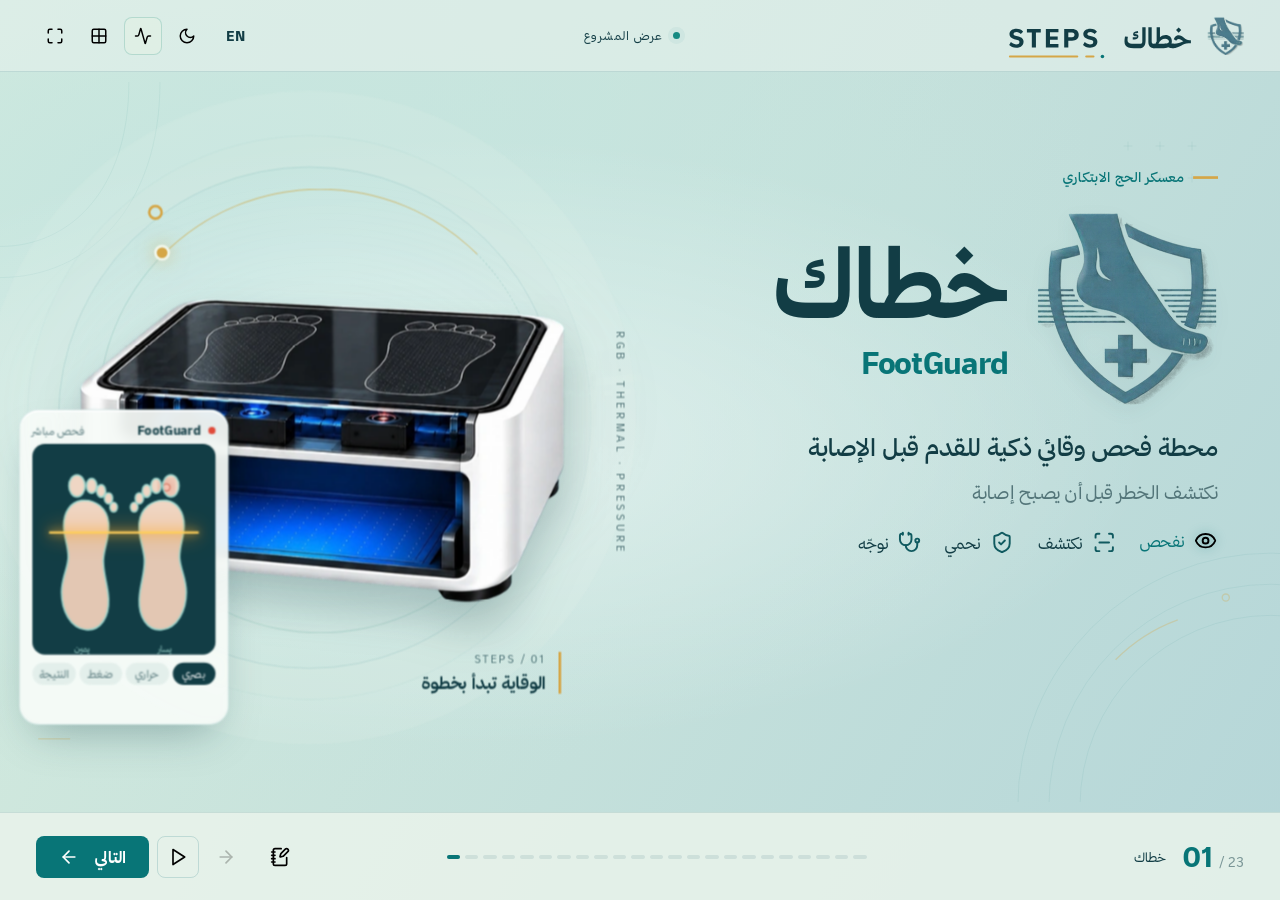
==== commit 55c144c3: "Improve the STEPS site for hackathon judges - Phone reading mode: scenes reflow into a readable vert" ====
--- a/index.html
+++ b/index.html
@@ -1,9 +1,9 @@
-<!doctype html>
-<html lang="ar" dir="rtl"><head><meta charset="UTF-8"><meta name="viewport" content="width=device-width,initial-scale=1"><meta name="theme-color" content="#a5d4d2"><meta name="description" content="خطاك STEPS، عرض متحرك لمحطة الفحص الوقائي لقدم الحاج. بالعربية والإنجليزية."><title>خطاك STEPS · FootGuard</title><script src="theme.js"></script><link rel="icon" href="assets/logo.webp"><link rel="preload" href="assets/thmanyahsans-Bold.woff2" as="font" type="font/woff2" crossorigin><link rel="stylesheet" href="style.css"><link rel="stylesheet" href="revision.css?v=d5ada7be8369"><link rel="stylesheet" href="motion.css"><link rel="stylesheet" href="brand.css"><link rel="stylesheet" href="business-model.css"><link rel="stylesheet" href="dark.css"></head>
-<body><header class="toolbar"><a class="brand" href="#1" aria-label="خطاك STEPS — home"><img class="brand-emblem" src="assets/logo.webp" alt=""><img class="brand-wordmark" src="assets/steps-wordmark.svg" alt="خطاك STEPS" width="295" height="83"></a><div class="toolbar-center"><span class="live-dot"></span><span data-i18n="edition"></span></div><nav><button id="language" title="Switch language">EN</button><button id="theme" aria-label="الوضع الداكن" aria-pressed="false" title="التبديل إلى الوضع الداكن"><img src="assets/icons/moon.svg" alt=""></button><button id="motion" aria-label="تقليل الحركة" title="تقليل الحركة"><img src="assets/icons/activity.svg" alt=""></button><button id="index" aria-label="فهرس المشاهد" title="فهرس المشاهد"><img src="assets/icons/grid-2x2.svg" alt=""></button><button id="fullscreen" aria-label="ملء الشاشة" title="ملء الشاشة"><img src="assets/icons/maximize.svg" alt=""></button></nav></header>
-<main id="viewport"><div id="stage-wrap"><article id="stage" aria-live="polite"></article></div></main>
-<footer class="transport"><div class="scene-info"><span id="scene-count"></span><span id="scene-title"></span></div><div class="timeline" id="timeline" aria-label="فهرس سريع"></div><div class="actions"><button id="details" aria-label="المصادر والتفاصيل" title="المصادر والتفاصيل"><img src="assets/icons/notebook-pen.svg" alt=""></button><button id="previous" aria-label="السابق"><img src="assets/icons/arrow-right.svg" alt=""></button><button id="play" aria-label="تشغيل العرض تلقائيا" title="تشغيل تلقائي"><img src="assets/icons/play.svg" alt=""></button><button id="next" class="next"><span data-i18n="next"></span><img src="assets/icons/arrow-left.svg" alt=""></button></div></footer>
-<dialog id="drawer"><div class="dialog-head"><h2 data-i18n="contents"></h2><button class="close" aria-label="إغلاق"><img src="assets/icons/x.svg" alt=""></button></div><div id="scene-grid"></div></dialog>
-<dialog id="notes"><div class="dialog-head"><h2 id="notes-title"></h2><button class="close" aria-label="إغلاق"><img src="assets/icons/x.svg" alt=""></button></div><div id="notes-content"></div></dialog>
-<dialog id="lightbox"><div class="dialog-head"><h2 id="lightbox-title"></h2><button class="close" aria-label="إغلاق"><img src="assets/icons/x.svg" alt=""></button></div><img id="lightbox-image" alt=""></dialog>
-<div id="toast" role="status"></div><script src="source-content.js" defer></script><script src="revision.js" defer></script><script src="motion.js" defer></script><script src="business-model.js" defer></script><script src="app.js" defer></script></body></html>
+<!doctype html>
+<html lang="ar" dir="rtl"><head><meta charset="UTF-8"><meta name="viewport" content="width=device-width,initial-scale=1"><meta name="theme-color" content="#a5d4d2"><meta name="description" content="خطاك STEPS، عرض متحرك لمحطة الفحص الوقائي لقدم الحاج. بالعربية والإنجليزية."><meta property="og:type" content="website"><meta property="og:title" content="خطاك STEPS · FootGuard"><meta property="og:description" content="محطة فحص وقائي ذكية للقدم قبل الإصابة — نكتشف الخطر قبل أن يصبح إصابة."><meta property="og:image" content="https://a9eelalsubhi.github.io/Steps-FootGuard/assets/og-image.png"><meta property="og:image:width" content="1200"><meta property="og:image:height" content="630"><meta property="og:locale" content="ar_SA"><meta name="twitter:card" content="summary_large_image"><meta name="twitter:image" content="https://a9eelalsubhi.github.io/Steps-FootGuard/assets/og-image.png"><title>خطاك STEPS · FootGuard</title><script src="theme.js?v=1794314566"></script><link rel="icon" type="image/png" sizes="64x64" href="assets/favicon-64.png"><link rel="apple-touch-icon" sizes="180x180" href="assets/apple-touch-icon.png"><link rel="manifest" href="manifest.webmanifest"><meta name="apple-mobile-web-app-title" content="خطاك"><meta name="apple-mobile-web-app-capable" content="yes"><meta name="mobile-web-app-capable" content="yes"><link rel="preload" href="assets/thmanyahsans-Bold.woff2" as="font" type="font/woff2" crossorigin><link rel="stylesheet" href="style.css?v=1794314566"><link rel="stylesheet" href="revision.css?v=1794314566"><link rel="stylesheet" href="motion.css?v=1794314566"><link rel="stylesheet" href="brand.css?v=1794314566"><link rel="stylesheet" href="business-model.css?v=1794314566"><link rel="stylesheet" href="dark.css?v=1794314566"><link rel="stylesheet" href="scan.css?v=1794314566"><link rel="stylesheet" href="phone.css?v=1794314566"></head>
+<body><header class="toolbar"><a class="brand" href="#1" aria-label="خطاك STEPS — home"><img class="brand-emblem" src="assets/logo.webp" alt=""><img class="brand-wordmark" src="assets/steps-wordmark.svg" alt="خطاك STEPS" width="295" height="83"></a><div class="toolbar-center"><span class="live-dot"></span><span data-i18n="edition"></span></div><nav><button id="language" title="Switch language">EN</button><button id="theme" aria-label="الوضع الداكن" aria-pressed="false" title="التبديل إلى الوضع الداكن"><img src="assets/icons/moon.svg" alt=""></button><button id="motion" aria-label="تقليل الحركة" title="تقليل الحركة"><img src="assets/icons/activity.svg" alt=""></button><button id="index" aria-label="فهرس المشاهد" title="فهرس المشاهد"><img src="assets/icons/grid-2x2.svg" alt=""></button><button id="fullscreen" aria-label="ملء الشاشة" title="ملء الشاشة"><img src="assets/icons/maximize.svg" alt=""></button></nav></header>
+<main id="viewport"><div id="stage-wrap"><article id="stage" aria-live="polite"></article></div></main>
+<footer class="transport"><div class="scene-info"><span id="scene-count"></span><span id="scene-title"></span></div><div class="timeline" id="timeline" aria-label="فهرس سريع"></div><div class="actions"><button id="details" aria-label="المصادر والتفاصيل" title="المصادر والتفاصيل"><img src="assets/icons/notebook-pen.svg" alt=""></button><button id="previous" aria-label="السابق"><img src="assets/icons/arrow-right.svg" alt=""></button><button id="play" aria-label="تشغيل العرض تلقائيا" title="تشغيل تلقائي"><img src="assets/icons/play.svg" alt=""></button><button id="next" class="next"><span data-i18n="next"></span><img src="assets/icons/arrow-left.svg" alt=""></button></div></footer>
+<dialog id="drawer"><div class="dialog-head"><h2 data-i18n="contents"></h2><button class="close" aria-label="إغلاق"><img src="assets/icons/x.svg" alt=""></button></div><div id="scene-grid"></div></dialog>
+<dialog id="notes"><div class="dialog-head"><h2 id="notes-title"></h2><button class="close" aria-label="إغلاق"><img src="assets/icons/x.svg" alt=""></button></div><div id="notes-content"></div></dialog>
+<dialog id="lightbox"><div class="dialog-head"><h2 id="lightbox-title"></h2><button class="close" aria-label="إغلاق"><img src="assets/icons/x.svg" alt=""></button></div><img id="lightbox-image" alt=""></dialog>
+<div id="toast" role="status"></div><script src="source-content.js?v=1794314566" defer></script><script src="revision.js?v=1794314566" defer></script><script src="motion.js?v=1794314566" defer></script><script src="business-model.js?v=1794314566" defer></script><script src="assets/vendor/gsap.min.js" defer></script><script src="scan.js?v=1794314566" defer></script><script src="app.js?v=1794314566" defer></script></body></html>
--- a/style.css
+++ b/style.css
@@ -1,11 +1,11 @@
-@font-face{font-family:Thmanyah;src:url('assets/thmanyahsans-Regular.woff2') format('woff2');font-weight:400;font-display:swap}@font-face{font-family:Thmanyah;src:url('assets/thmanyahsans-Medium.woff2') format('woff2');font-weight:500;font-display:swap}@font-face{font-family:Thmanyah;src:url('assets/thmanyahsans-Bold.woff2') format('woff2');font-weight:700;font-display:swap}@font-face{font-family:ThmanyahDisplay;src:url('assets/thmanyahserifdisplay-Bold.woff2') format('woff2');font-weight:700;font-display:swap}
-:root{--ink:#123d45;--teal:#087577;--navy:#172f40;--mint:#a5d4d2;--paper:#eef4ef;--gold:#d5a647;--orange:#e78d29;--red:#b93431;--muted:#537579;--line:#17646c26}*{box-sizing:border-box}body{margin:0;color:var(--ink);font-family:Thmanyah,Arial,sans-serif;background:#dcecea;background-image:radial-gradient(ellipse at 20% 30%,#c3e4df 0,transparent 60%),linear-gradient(120deg,#d7eddf,#b5d6d8);height:100dvh;overflow:hidden}button,a{-webkit-tap-highlight-color:transparent}button{font:inherit;cursor:pointer}button:disabled{opacity:.25;cursor:default}button:focus-visible,a:focus-visible{outline:3px solid #e7992c;outline-offset:5px}a{color:inherit;text-decoration:none}button{color:inherit}button img,.icon{width:26px;height:26px;object-fit:contain}.icon{flex-shrink:0;filter:invert(28%) sepia(19%) saturate(1480%) hue-rotate(136deg)}h1,h2,h3,p{margin:0}p{line-height:1.65}h1,h2{font-weight:700;line-height:1.25}button{border:0}img{max-width:100%}.toolbar{height:72px;display:flex;align-items:center;justify-content:space-between;gap:20px;padding:0 36px;border-bottom:1px solid var(--line);position:relative;z-index:5;background:#e5f1eb9c}.brand{display:flex;align-items:center;gap:10px;font-weight:700;font-size:22px}.brand img{height:42px;width:40px;object-fit:contain}.brand b{font-size:14px;letter-spacing:2px;margin-inline-start:8px}.toolbar-center{font-size:12px;letter-spacing:1px;display:flex;gap:10px;align-items:center}.live-dot{display:inline-block;width:7px;height:7px;border-radius:50%;background:#168a82;box-shadow:0 0 0 5px #1287830e;flex-shrink:0}.toolbar nav{display:flex;gap:6px}.toolbar nav button{background:transparent;width:38px;height:38px;display:grid;place-items:center;border:1px solid transparent;border-radius:8px}.toolbar nav button:hover{background:#ffffff80;border-color:var(--line)}.toolbar nav img{width:18px;height:18px}.toolbar #language{font-weight:700;font-size:14px;width:46px}#viewport{height:calc(100dvh - 160px);display:flex;align-items:center;justify-content:center;overflow:hidden;padding:0 8px}#stage-wrap{position:relative;flex-shrink:0}#stage{position:relative;transform-origin:top left;width:1440px;height:810px;overflow:hidden;padding:46px 64px 34px}.scene-heading{margin-bottom:30px;position:relative;z-index:2}.scene-heading h1{font-size:54px;letter-spacing:-1px}.scene-heading>p{font-size:19px;color:var(--muted);margin-top:8px}.eyebrow{display:flex;align-items:center;gap:10px;font-size:15px;font-weight:500;letter-spacing:.5px;margin-bottom:16px;color:var(--teal)}.eyebrow i{height:3px;width:28px;background:var(--gold)}.tiny{font-size:14px;font-weight:700;letter-spacing:1px}.transport{height:88px;padding:0 36px;display:flex;align-items:center;justify-content:space-between;gap:25px;border-top:1px solid var(--line);background:#eaf3ebd6;position:relative;z-index:5}.scene-info{display:flex;align-items:center;gap:16px;min-width:230px}.scene-info #scene-count{display:flex;align-items:baseline;gap:6px;direction:ltr;font-size:13px}.scene-info #scene-count b{font-size:28px;color:var(--teal)}.scene-info #scene-count span{opacity:.5}.scene-info #scene-title{font-size:13px;max-width:150px}.timeline{display:flex;gap:5px;flex:1;max-width:420px;direction:ltr}.timeline button{width:100%;height:26px;padding:11px 0;background:transparent;position:relative}.timeline button:before{content:'';position:absolute;inset:11px 0;background:#356e7520;border-radius:10px}.timeline button i{display:block;position:relative;z-index:2;height:4px;border-radius:10px;background:transparent;transform-origin:left}.timeline button.done i{background:#356e7566}.timeline button.active i{background:var(--teal)}.actions{display:flex;align-items:center;gap:8px}.actions button{height:42px;min-width:38px;border-radius:8px;display:flex;align-items:center;justify-content:center;gap:16px;background:transparent}.actions button:hover{background:#ffffff8c}.actions button img{width:20px;height:20px}.actions button.next{background:var(--teal);color:white;padding:0 23px;font-weight:700;min-width:108px}.actions .next img{filter:invert(1)}.actions #play{border:1px solid #0b69732c;width:42px}.actions #details{margin-inline-end:8px}.enter{animation:reveal .8s cubic-bezier(.2,.7,.2,1) both;animation-delay:calc(var(--i,0)*90ms)}@keyframes reveal{from{opacity:0;transform:translateY(24px);filter:blur(3px)}to{opacity:1;transform:translateY(0);filter:blur(0)}}@keyframes float{0%,100%{transform:translateY(0) rotate(-1deg)}50%{transform:translateY(-12px) rotate(0)}}@keyframes pulse{0%,100%{opacity:.5;transform:scale(.98)}50%{opacity:1;transform:scale(1.02)}}@keyframes sweep{0%{transform:translateY(-180px);opacity:0}20%{opacity:.7}80%{opacity:.7}100%{transform:translateY(180px);opacity:0}}@keyframes grow{from{transform:scaleX(0)}to{transform:scaleX(1)}}@keyframes progress{from{transform:scaleX(0)}to{transform:scaleX(1)}}@keyframes beam{0%{background-position:100% 0}100%{background-position:-100% 0}}.primary{display:inline-flex;align-items:center;gap:22px;padding:17px 26px;background:var(--teal);color:white;border-radius:9px;font-weight:700;font-size:19px}.primary .icon{filter:invert(1);width:22px}.source-line{position:absolute;bottom:19px;inset-inline:64px;border-top:1px solid var(--line);padding-top:10px;font-size:10px;line-height:1.6;direction:ltr;text-align:left;color:#477076;padding-inline-end:80px}.source-line button{position:absolute;inset-inline-end:0;bottom:0;background:transparent;font-size:12px;display:flex;gap:8px;align-items:center}.source-line button .icon{width:13px;height:13px}.scene-summary{font-size:21px;line-height:1.55;max-width:1050px;text-align:center;margin:34px auto 0}.hero-copy{position:absolute;inset-inline-start:70px;top:120px;width:590px;z-index:3}.hero-copy h1{font-size:142px;line-height:1;letter-spacing:-4px;margin:28px 0}.hero-copy h1 em{font-family:ThmanyahDisplay,Thmanyah,serif;display:block;font-size:43px;letter-spacing:-1px;margin-top:15px;font-style:normal;color:var(--teal)}.hero-description{font-size:29px;font-weight:500;max-width:550px}.hero-tagline{color:var(--muted);font-size:21px;margin-top:12px}.hero-process{display:flex;gap:26px;margin:37px 0}.hero-process>div{display:flex;gap:10px;align-items:center;font-size:18px}.hero-process .icon{width:28px}.hero-copy .primary{margin-top:4px}.hero-art{position:absolute;inset-inline-end:25px;top:50px;width:680px;height:660px}.hero-mark{position:absolute;top:12px;inset-inline-end:60px;width:115px;opacity:.15}.product-orbit{position:absolute;width:565px;height:565px;border:1px solid #15727a20;border-radius:50%;top:45px;left:40px;box-shadow:0 0 0 34px #e9f3eb42,0 0 0 35px #1470790b,0 0 0 85px #e9f3eb20}.product-orbit:after{content:'';position:absolute;width:11px;height:11px;border:3px solid var(--gold);border-radius:50%;left:100px;top:42px}.hero-device{width:680px;position:absolute;top:134px;left:0;filter:drop-shadow(0 32px 25px #123b453c);animation:float 7s ease-in-out infinite;z-index:2}.product-caption{position:absolute;bottom:22px;inset-inline-start:74px;display:flex;flex-direction:column;gap:8px;border-inline-start:3px solid var(--gold);padding-inline-start:14px}.product-caption span{font-size:12px;letter-spacing:2px;opacity:.65}.product-caption b{font-size:19px}.hero-vertical{position:absolute;inset-inline-end:8px;top:230px;writing-mode:vertical-rl;font-size:12px;letter-spacing:4px;color:var(--muted)}.scene-1:before,.scene-23:before{content:'';position:absolute;inset:0;background:radial-gradient(ellipse at 35% 50%,#fff7 0,transparent 60%);pointer-events:none}.team{display:grid;grid-template-columns:repeat(5,1fr);gap:27px;margin-top:38px}.person{position:relative}.portrait{height:230px;border-bottom:2px solid var(--gold);background:linear-gradient(180deg,transparent,#d0e4de);display:flex;justify-content:center;align-items:flex-end;position:relative;overflow:hidden}.portrait img{height:214px;width:100%;object-fit:contain;object-position:bottom}.portrait span{position:absolute;bottom:10px;inset-inline-start:8px;font-size:12px;font-weight:700;opacity:.55}.person h2{font-size:24px;margin-top:22px}.person p{font-size:17px;margin-top:14px;line-height:1.6;color:var(--muted)}.person a{display:flex;align-items:center;gap:6px;color:var(--teal);font-size:14px;margin-top:14px}.person a .icon{width:13px;height:13px}.chapters{display:grid;grid-template-columns:repeat(3,1fr);gap:24px;margin-top:38px}.chapter{padding:28px 25px;min-height:205px;text-align:start;background:#eff6f0a6;border:1px solid #b1ceca;position:relative;transition:background .2s,transform .2s;border-radius:10px}.chapter:hover{background:#f9fbf3;transform:translateY(-5px)}.chapter .chapter-no{font-size:17px;letter-spacing:1px;color:var(--gold);font-weight:700;display:block}.chapter>.icon{position:absolute;top:28px;inset-inline-end:26px;width:38px;height:38px}.chapter h2{font-size:27px;margin-top:28px}.chapter p{font-size:16px;margin-top:8px;color:var(--muted)}.chapter>.chapter-arrow{top:auto;bottom:26px;width:20px;height:20px}.evidence-grid{display:grid;grid-template-columns:1fr 1.1fr;gap:55px;margin-top:25px}.evidence-photo{height:494px;position:relative;border-radius:10px;overflow:hidden;background:var(--navy)}.evidence-photo>img{width:100%;height:310px;object-fit:cover;filter:saturate(.65)}.photo-metrics{display:flex;gap:30px;padding:25px;color:#f1f4e9}.photo-metrics>div{flex:1}.photo-metrics strong{font-size:47px;display:block;direction:ltr}.photo-metrics strong span{font-size:20px}.photo-metrics p{font-size:14px;color:#b5d4cc}.evidence-copy h2{font-size:30px;line-height:1.4;margin-bottom:26px}.evidence-copy>p{font-size:19px;margin-top:23px}.bar-stat{margin:18px 0}.bar-stat>div{display:flex;justify-content:space-between;align-items:center;font-size:20px}.bar-stat strong{font-size:38px;color:var(--teal);direction:ltr}.bar-stat i{display:block;height:8px;background:#2b797719;margin-top:10px;border-radius:8px;overflow:hidden;direction:ltr}.bar-stat i b{display:block;width:var(--value);height:100%;background:var(--teal);animation:grow 1.5s ease both;transform-origin:left}.bar-stat.secondary i b{background:var(--gold)}.fine-facts{display:flex;gap:32px;margin-top:20px}.fine-facts span{font-size:15px}.fine-facts b{font-size:25px;margin-inline-end:6px}.risk-layout{display:grid;grid-template-columns:1.55fr 1fr;gap:48px;margin-top:25px}.stats-grid{display:grid;grid-template-columns:1fr 1fr;gap:22px}.stat{background:#f5f8f1bd;border:1px solid #c4dbd2;border-radius:12px;padding:24px 25px 22px;position:relative;height:222px}.stat>.icon{position:absolute;top:26px;inset-inline-end:26px;width:37px;height:37px;filter:invert(55%) sepia(90%) saturate(750%) hue-rotate(346deg)}.stat-number{font-size:62px;font-weight:700;color:var(--red);direction:ltr;text-align:start;line-height:1.1}.stat p{font-size:19px;line-height:1.5;margin-top:14px;max-width:290px}.stat-track{height:3px;background:#b9392d10;margin-top:16px;direction:ltr}.stat-track b{display:block;height:100%;width:var(--value);background:var(--red);transform-origin:left;animation:grow 1.6s ease both}.thermal-feature{position:relative;min-height:465px;display:flex;align-items:center;justify-content:flex-end;flex-direction:column;text-align:center;padding:35px 34px;background:linear-gradient(140deg,#537f8c,#285161);color:#f2f4e9;border-radius:12px;overflow:hidden}.thermal-feature>.thermal-foot{position:absolute;top:22px;left:calc(50% - 90px);width:180px;height:180px;filter:invert(83%) sepia(12%) saturate(380%) hue-rotate(115deg);opacity:.55}.thermal-scan{position:absolute;top:108px;left:20%;width:60%;height:2px;background:var(--gold);box-shadow:0 0 22px 8px #e9a14035;animation:sweep 5s ease-in-out infinite}.thermal-feature>.tiny{margin-top:190px;color:#c9ddd2}.delta{font-size:28px;margin-top:13px;direction:ltr}.delta b{font-size:70px}.delta small{font-size:30px;color:var(--gold)}.thermal-feature p{font-size:21px;margin-top:8px}.heat-scale{display:flex;gap:10px;align-items:center;width:70%;margin-top:20px;font-size:16px}.heat-scale i{flex:1;height:5px;border-radius:3px;background:linear-gradient(to right,#50c6bd,#edd25b,#ee7552)}.science-layout{display:grid;grid-template-columns:.98fr 1.15fr;gap:48px}.science-visual{display:flex;gap:22px;align-items:center;padding:22px 18px 22px 0;height:500px;background:#eff6f0a3;border-radius:10px}.science-visual>img{width:49%;height:440px;object-fit:contain;mix-blend-mode:multiply}.injury-list{flex:1;padding-inline-end:20px}.injury-list h3{font-size:20px;margin-bottom:24px}.injury-list p{border-bottom:1px solid var(--line);padding:11px 0;display:flex;flex-direction:column;gap:3px;font-size:14px}.injury-list p b{font-size:27px;color:var(--teal);direction:ltr;text-align:start}.science-rows{display:flex;flex-direction:column;gap:24px}.science-row{display:flex;gap:22px;padding:28px 0;border-bottom:1px solid var(--line)}.science-row>.icon{width:44px;height:44px;margin-top:4px}.science-row h2{font-size:28px}.science-row p{font-size:20px;color:var(--muted);margin-top:10px}.problem-chain{display:grid;grid-template-columns:repeat(5,1fr);gap:23px;margin-top:40px;position:relative}.problem-chain:before{content:'';position:absolute;left:20px;right:20px;top:59px;height:1px;background:var(--gold)}.chain-node{position:relative;padding:22px 18px;text-align:center;background:#d0e5df;border-radius:10px;border:1px solid #89b5b4;min-height:183px}.chain-node>.icon{display:block;margin:0 auto 18px;width:48px;height:48px}.chain-node b{font-size:22px;line-height:1.4;display:block}.chain-node span{position:absolute;top:11px;inset-inline-end:12px;font-size:12px;color:var(--muted)}.chain-node:nth-child(n+3){border-color:#cf9b70;background:#e9e3d3}.chain-node:last-child{background:#e5d3c7;border-color:#bf8776}.care-compare{display:grid;grid-template-columns:1fr 1fr;gap:40px;margin-top:36px}.care-compare>div{padding:26px 32px;border-top:3px solid #a75848;background:#f4eee6a8;border-radius:0 0 10px 10px}.care-compare .preventive{border-color:var(--teal);background:#d8eee2}.care-compare h2{font-size:29px;margin-bottom:15px}.care-compare h2 small{display:inline-block;font-size:18px;margin-inline-start:15px;opacity:.75}.care-compare p{display:flex;gap:12px;align-items:center;font-size:19px;margin:7px 0}.care-compare p .icon{width:18px;height:18px}.solution-diagram{margin-top:35px}.input-stream{display:grid;grid-template-columns:repeat(5,1fr);gap:20px}.stream-node{background:#f0f6eeaa;padding:23px 16px;text-align:center;border-top:3px solid var(--teal);min-height:156px}.stream-node .icon{width:34px;height:34px;margin-bottom:10px}.stream-node b{display:block;font-size:22px}.stream-node>span{display:block;font-size:13px;color:var(--muted);margin-top:8px;direction:ltr}.fusion{position:relative;background:var(--navy);color:#edf4e9;width:740px;text-align:center;margin:30px auto;padding:18px 30px;border-radius:10px;border-bottom:3px solid var(--gold)}.fusion:before,.fusion:after{content:'';height:30px;width:1px;background:var(--teal);position:absolute;left:50%}.fusion:before{top:-30px}.fusion:after{bottom:-33px}.fusion>.icon{display:none}.fusion h2{font-size:27px}.fusion p{font-size:16px;color:#bfd6cc;margin-top:5px}.flow-beam{position:absolute;bottom:-3px;left:15%;width:70%;height:3px;background:linear-gradient(90deg,transparent,var(--gold),transparent);background-size:40% 100%;animation:beam 4s linear infinite}.output-stream{display:grid;grid-template-columns:repeat(4,1fr);gap:22px;width:1120px;margin:auto}.result-node{background:#c1ded3;border:1px solid #398f8236;min-height:83px;display:flex;align-items:center;justify-content:center;gap:14px;border-radius:7px;font-size:21px}.result-node:nth-child(2){background:#e7dcae}.result-node:nth-child(4){background:#e5c9b8}.hardware-layout{display:grid;grid-template-columns:1.1fr 1fr;gap:50px;height:560px}.exploded{position:relative;display:flex;align-items:center;justify-content:center}.exploded>img{width:100%;height:560px;object-fit:contain;filter:drop-shadow(0 14px 16px #19424d25)}.layer-pins{position:absolute;top:61px;inset-inline-start:0;display:flex;flex-direction:column;gap:16px}.layer-pins button{width:31px;height:31px;border-radius:50%;background:#d8e9de;border:1px solid #82ada9;font-size:14px;font-weight:700}.layer-pins button.selected{background:var(--gold);border-color:var(--gold)}.hardware-detail{padding-top:8px}.hardware-detail>.tiny{color:var(--teal)}.hardware-detail>h2{font-size:31px;margin:12px 0}.hardware-detail>p{font-size:19px;height:68px;color:var(--muted)}.layer-list{display:grid;grid-template-columns:1fr 1fr;gap:7px 12px;margin-top:16px}.layer-list button{display:flex;gap:12px;align-items:center;text-align:start;background:#e6f0e480;padding:10px 12px;font-size:16px;border-radius:6px;border:1px solid transparent}.layer-list button b{color:var(--muted);font-size:13px}.layer-list button.selected{background:#f0d99d;color:#604b20;border-color:#c19d4b}.wiring-row{display:flex;gap:20px;margin-top:24px;align-items:center;padding-top:18px;border-top:1px solid var(--line)}.wiring-row>img{width:170px;height:112px;object-fit:contain;border-radius:6px}.wiring-row b{display:block;font-size:20px}.wiring-row button{display:flex;gap:12px;align-items:center;padding:0;background:transparent;margin-top:12px;font-size:16px;color:var(--teal)}.wiring-row button .icon{width:17px;height:17px}.prototype-layout{display:grid;grid-template-columns:.95fr 1.18fr;gap:42px;height:570px}.screens-grid{display:grid;grid-template-columns:1fr 1fr;gap:18px;align-content:start}.screen-thumb{background:#eaf3e9;border:2px solid transparent;box-shadow:0 6px 14px #274e540b;padding:9px 9px 12px;border-radius:9px;text-align:start}.screen-thumb img{width:100%;height:172px;object-fit:contain;background:#fff}.screen-thumb span{font-size:17px;display:block;margin:8px 8px 0}.screen-thumb.selected{border-color:var(--teal)}.prototype-focus{padding-top:18px}.device-browser{padding:8px;background:#162f3e;border-radius:14px;box-shadow:0 20px 40px #17424a20;overflow:hidden}.browser-bar{height:29px;display:flex;gap:5px;align-items:center;padding:0 8px;color:#c2dcd3;direction:ltr}.browser-bar i{width:5px;height:5px;border-radius:50%;background:#779c99}.browser-bar span{margin-left:auto;font-size:11px;letter-spacing:1px}.focus-screen{display:block;width:100%;height:350px;object-fit:contain;background:#fcfdf6;border-radius:6px}.prototype-caption{display:flex;align-items:flex-start;gap:20px;margin-top:22px}.prototype-caption b{font-size:24px;white-space:nowrap}.prototype-caption p{font-size:18px;color:var(--muted)}.prototype-link{display:flex;align-items:center;gap:13px;margin-top:20px;color:var(--teal);font-weight:700}.prototype-link>img{width:52px;height:52px}.prototype-link>span{display:flex;align-items:center;gap:12px;font-size:18px}.prototype-link .icon{width:17px}.how-grid{display:grid;grid-template-columns:1fr 1fr 1.05fr;gap:30px;margin-top:35px}.how-step{position:relative;padding:0 22px 25px;background:#e9f2e9a1;border-radius:12px;border-bottom:3px solid #92b9ac;min-height:538px}.how-step>.step-no{position:absolute;top:15px;inset-inline-start:18px;font-size:18px;font-weight:700;color:var(--gold);z-index:2}.how-step>img{width:100%;height:266px;object-fit:contain}.how-step h2{font-size:27px;margin-top:13px}.how-step>p{font-size:20px;margin-top:15px}.report-step{background:var(--navy);color:#eef4e9;border-color:var(--gold)}.report-step>p{color:#c6ddd1}.report-visual{height:266px;position:relative;display:flex;align-items:center;justify-content:center;gap:10px}.report-visual>.icon{width:105px;height:105px;filter:invert(86%) sepia(12%) saturate(350%) hue-rotate(94deg)}.report-lines{width:90px;display:flex;flex-direction:column;gap:14px}.report-lines i{height:4px;background:#6d9e9b;border-radius:4px;animation:grow 2s ease both;transform-origin:left}.report-lines i:nth-child(2){width:70%}.report-lines i:nth-child(3){width:85%}.report-lines i:nth-child(4){width:50%}.report-visual>.report-check{width:45px;height:45px;position:absolute;bottom:40px;left:calc(50% - 22px);filter:invert(70%) sepia(52%) saturate(560%) hue-rotate(2deg)}.report-alert{margin-top:21px;padding-top:15px;border-top:1px solid #bcd7c521;display:flex;gap:10px;align-items:center;font-size:16px;color:#e3c67c}.report-alert .icon{width:21px;filter:invert(75%) sepia(20%) saturate(930%) hue-rotate(3deg)}.specs-layout{display:grid;grid-template-columns:1.7fr 1fr;gap:46px}.spec-table{border:1px solid #a0c3bb;border-radius:9px;overflow:hidden;background:#edf6ed99}.spec-row{display:grid;grid-template-columns:1fr 1.65fr;min-height:42px;border-bottom:1px solid #8fb9af45;font-size:18px}.spec-row:last-child{border:0}.spec-row>span,.spec-row>b{padding:10px 18px;display:flex;align-items:center}.spec-row>b{font-size:16px;font-weight:500}.spec-header{background:var(--teal);color:#edf5e9}.spec-header>b{font-size:18px;font-weight:700;direction:inherit}.considerations h2{font-size:26px;margin-bottom:14px}.considerations>div{display:flex;align-items:center;gap:12px;padding:9px 0}.considerations .icon{width:27px;height:27px}.considerations p{display:flex;flex-direction:column;font-size:16px;line-height:1.5}.considerations p b{font-size:18px}.considerations p span{color:var(--muted);font-size:15px}.comparison{margin-top:48px;border-radius:10px;overflow:hidden;border:1px solid #87b3ac;background:#edf5ecaa}.comparison table{border-collapse:collapse;width:100%;table-layout:fixed;text-align:center}.comparison th,.comparison td{padding:20px 12px;border-bottom:1px solid #76a99d30;border-inline-end:1px solid #76a99d20;height:81px}.comparison thead th{font-size:17px;font-weight:500;background:#dece9b;color:#4c4b31}.comparison thead th:first-child{width:210px}.comparison tbody th{font-size:23px;text-align:start;padding-inline-start:25px;direction:ltr}.comparison tbody th small{font-size:12px;display:block;color:var(--muted);margin-top:3px}.comparison .our-row{background:#c3dfcf}.compare-check{display:inline-grid;place-items:center;width:31px;height:31px;border:1px solid #16847c69;border-radius:50%;color:var(--teal)}.compare-check .icon{width:20px;height:20px}.compare-check.no{border-color:transparent;opacity:.35}.compare-check.no .icon{width:17px;height:17px}.comparison-note{font-size:16px;color:var(--muted);margin-top:20px}.inputs-cards{display:grid;grid-template-columns:repeat(5,1fr);gap:20px;margin-top:60px}.input-card{padding:30px 22px;position:relative;background:var(--navy);color:#e5f1e7;border-radius:12px;min-height:368px;border-bottom:3px solid var(--teal)}.input-card:nth-child(2n){border-color:var(--gold)}.input-no{position:absolute;top:20px;inset-inline-end:20px;font-size:13px;color:#7eacaa}.input-card>.icon{width:45px;height:45px;filter:invert(80%) sepia(16%) saturate(500%) hue-rotate(106deg)}.input-card h2{font-size:26px;margin-top:29px}.input-card>b{font-size:13px;display:block;color:#adcebd;margin-top:8px}.input-card p{font-size:20px;line-height:1.5;color:#c6d9cd;margin-top:24px}.input-signal{position:absolute;bottom:25px;height:2px;width:50px;background:var(--gold);opacity:.6}.question-strip{display:flex;align-items:center;justify-content:center;gap:20px;margin-top:42px;border-top:1px solid var(--line);padding-top:28px}.question-strip p{font-size:20px}.question-strip .icon{width:25px}.processing-grid{display:grid;grid-template-columns:repeat(3,1fr);grid-auto-flow:column;grid-template-rows:repeat(3,112px);gap:18px 28px;margin-top:35px}.process-step{display:flex;align-items:center;gap:15px;border:1px solid #a0c4b9;background:#edf5ecb3;border-radius:9px;padding:15px 19px;position:relative;overflow:hidden}.process-step:after{content:'';position:absolute;bottom:0;inset-inline-start:0;width:100%;height:3px;background:var(--teal);transform-origin:left;animation:grow 1.4s ease both;animation-delay:calc(var(--i)*.25s)}.process-step>span{font-size:18px;font-weight:700;color:var(--teal)}.process-step>.icon{display:none}.process-step h2{font-size:23px}.process-step p{font-size:16px;color:var(--muted);margin-top:5px;line-height:1.5}.prototype-status{display:grid;grid-template-columns:1fr 1fr;gap:28px;margin-top:42px}.prototype-status>div{display:flex;gap:18px;align-items:center;padding:23px 25px;border:1px solid #7cafa266;border-radius:9px;background:#d4e8dd}.prototype-status .status-future{background:#e9e3ca;border-color:#c6a04455}.prototype-status p{display:flex;flex-direction:column;gap:5px}.prototype-status p b{font-size:23px}.prototype-status p span{font-size:18px}.outputs-layout{display:grid;grid-template-columns:.95fr 1.15fr;gap:60px;margin-top:25px;align-items:center}.output-visual{position:relative}.result-browser{border:10px solid var(--navy);border-radius:14px;overflow:hidden;position:relative;background:#fff;box-shadow:0 20px 30px #1b596319}.result-browser>img{height:350px;width:100%;object-fit:contain;display:block}.scan-line{height:2px;position:absolute;top:50%;left:8%;width:84%;background:#ddb45580;box-shadow:0 0 20px 5px #daaf5625;animation:sweep 6s linear infinite;pointer-events:none}.risk-legend{display:flex;justify-content:center;gap:28px;margin-top:24px;font-size:16px}.risk-legend span{display:flex;gap:8px;align-items:center}.risk-legend i{width:8px;height:8px;border-radius:50%;background:#31957b}.risk-legend span:nth-child(2) i{background:#e4b13b}.risk-legend span:nth-child(3) i{background:#c84b3d}.output-list{display:flex;flex-direction:column;gap:15px}.output-item{display:flex;align-items:flex-start;gap:18px;padding:15px 0;border-bottom:1px solid var(--line)}.output-no{font-size:15px;color:var(--gold);font-weight:700;margin-top:5px}.output-item>.icon{width:31px;height:31px;margin-top:1px}.output-item h2{font-size:27px}.output-item p{font-size:20px;color:var(--muted);margin-top:7px}.audience-layout{display:grid;grid-template-columns:1.1fr 1fr;gap:65px;margin-top:25px}.audience-list>h2{font-size:25px;margin-bottom:18px}.audience-row{display:flex;align-items:center;gap:14px;padding:18px 0;border-bottom:1px solid var(--line);min-height:76px}.audience-row>.icon{width:26px}.audience-row>b{font-size:22px;min-width:250px}.audience-row>span{font-size:17px;color:var(--muted)}.secondary-audience{font-size:17px;color:var(--muted);margin-top:23px}.customer-blocks>div{padding:29px 32px;border-radius:12px;position:relative;background:var(--navy);color:#e7f2e9}.customer-blocks .user-block{padding-inline-end:128px}.user-block>.icon{position:absolute;inset-inline-end:34px;top:55px;width:60px;height:60px;filter:invert(85%) sepia(12%) saturate(500%) hue-rotate(105deg)}.customer-blocks h2{font-size:31px;margin-top:14px}.customer-blocks p{font-size:20px;margin-top:14px;color:#bbd4c8}.customer-blocks>.buyer-block{margin-top:25px;background:#dde8ce;border:1px solid #b7b480;color:var(--ink)}.buyer-block p{color:var(--muted)}.customer-blocks .tiny{color:var(--gold)}.value-grid{display:grid;grid-template-columns:repeat(5,1fr);gap:24px;margin-top:55px}.value-item{padding:30px 21px;min-height:465px;border-top:2px solid var(--gold);position:relative;background:linear-gradient(180deg,#f3f6ecb0,#d5e7dd00)}.value-item>span{font-size:14px;color:var(--muted);display:block}.value-item>.icon{width:61px;height:61px;margin:33px 0;filter:invert(57%) sepia(83%) saturate(643%) hue-rotate(349deg)}.value-item h2{font-size:29px;line-height:1.35;min-height:80px}.value-item p{font-size:20px;color:var(--muted);margin-top:19px;line-height:1.6}.market-layout{display:grid;grid-template-columns:.72fr 1.2fr 1fr;gap:32px;margin-top:22px}.market-numbers{display:flex;flex-direction:column;gap:16px}.market-numbers>div{border-bottom:1px solid var(--line);padding:13px 0 20px}.market-numbers b{font-size:45px;display:block;direction:ltr;line-height:1.1;letter-spacing:-1px}.market-numbers span{font-size:17px;display:block;color:var(--muted);margin-top:8px}.market-model{padding-top:4px}.market-tier{border:1px solid #749f9366;border-radius:9px;padding:16px 20px;margin:0 0 12px;background:#eaf4e99c;position:relative}.market-tier>span{font-size:14px;letter-spacing:2px;color:var(--muted);display:block}.market-tier strong{font-size:37px;direction:ltr;display:block;margin-top:5px;line-height:1.3}.market-tier p{font-size:17px;color:var(--muted)}.market-tier>b{position:absolute;inset-inline-end:17px;top:17px;font-size:15px;color:#a37622;direction:ltr}.tier-1{margin-inline:14px}.tier-2{margin-inline:28px;border-color:#ba983e90;background:#e9dfb780}.market-assumption{font-size:16px;color:var(--muted);text-align:center;max-width:400px;margin:auto;line-height:1.5}.deployment-sites{background:#d2e5db80;padding:25px;border-radius:10px}.deployment-sites>h2{font-size:24px;margin-bottom:24px}.deployment-sites>div{display:flex;gap:14px;align-items:center;margin:20px 0}.deployment-sites>div>img{width:28px;height:28px;object-fit:contain}.deployment-sites p{display:flex;flex-direction:column}.deployment-sites p b{font-size:21px}.deployment-sites p span{font-size:16px;color:var(--muted)}.deployment-sites>small{font-size:15px;line-height:1.6;display:block;border-top:1px solid var(--line);padding-top:18px;margin-top:25px}.pricing-layout{display:grid;grid-template-columns:.9fr 1.25fr;gap:70px}.cost-table{background:#eff5e9a6;border:1px solid #99bdb1;border-radius:10px;overflow:hidden}.cost-table h2{font-size:26px;padding:18px 25px;background:var(--teal);color:white}.cost-table>div{display:flex;justify-content:space-between;align-items:center;padding:17px 25px;border-bottom:1px solid #86b2a435;direction:ltr}.cost-table>div>span{font-size:18px}.cost-table>div>b{font-size:23px;white-space:nowrap}.cost-table small{font-size:13px;color:var(--muted)}.cost-table>.cost-total{background:#ddc685;border:0;direction:inherit}.cost-total>span{font-weight:700}.cost-total>b{font-size:35px!important;direction:ltr}.pricing-product{position:relative;text-align:center}.pricing-product>img{height:290px;width:100%;object-fit:contain;filter:drop-shadow(0 17px 15px #17424a24);animation:float 7s ease-in-out infinite}.price-main{margin-top:4px}.price-main>span{font-size:20px;color:var(--muted);display:block}.price-main>strong{display:block;font-size:91px;line-height:1.2;direction:ltr;color:var(--teal);letter-spacing:-3px}.price-main>strong small{font-size:24px;letter-spacing:0}.unit-economics{display:flex;gap:22px;margin-top:29px;border-top:1px solid var(--line);padding-top:25px}.unit-economics>div{flex:1}.unit-economics b{font-size:28px;display:block;direction:ltr}.unit-economics small{font-size:12px}.unit-economics span{font-size:15px;display:block;color:var(--muted);margin-top:8px}.roadmap-layout{display:grid;grid-template-columns:1fr 1fr;gap:42px;margin-top:38px}.roadmap-item{min-height:510px;position:relative;background:#eaf3e5b3;border-radius:12px;padding:30px 35px;border-top:3px solid var(--gold)}.roadmap-item.iot{border-color:var(--teal)}.roadmap-item .tiny{color:var(--muted)}.roadmap-art{height:180px;display:flex;gap:25px;align-items:center;justify-content:center;position:relative}.roadmap-art>.icon{width:86px;height:86px;position:relative;z-index:1}.roadmap-art>.icon:first-child{color:var(--gold);animation:pulse 5s ease-in-out infinite}.solar .roadmap-art>.icon:first-child{filter:invert(65%) sepia(80%) saturate(430%) hue-rotate(349deg)}.roadmap-art>i{position:absolute;top:90px;width:190px;height:1px;background:var(--gold);opacity:.4}.roadmap-item h2{font-size:35px;margin:5px 0 17px}.roadmap-item>p{font-size:23px;color:var(--muted)}.roadmap-foot{font-size:18px;color:var(--muted);border-top:1px solid var(--line);padding-top:20px;margin-top:24px;line-height:1.6}.closing{text-align:center;position:relative;z-index:2;width:900px;margin:42px auto}.closing-logo{height:125px;width:125px;object-fit:contain;margin-bottom:28px}.closing>.eyebrow{display:block;font-size:13px;letter-spacing:3px;opacity:.65}.closing h1{font-size:112px;margin-top:10px;font-family:ThmanyahDisplay,Thmanyah,serif}.closing>p{font-size:27px;color:var(--muted);margin-top:22px}.closing-actions{display:flex;gap:32px;align-items:center;justify-content:center;margin-top:45px}.closing-actions>a{display:flex;gap:12px;align-items:center;font-size:20px}.closing-actions>a .icon{width:18px}.closing-line{display:block;font-size:16px;color:var(--muted);margin-top:48px}.scene-23{background:radial-gradient(ellipse at center,#e9f4e18c,transparent 70%)}dialog{border:1px solid #9bbdb0;border-radius:15px;padding:28px;background:#eff6ed;color:var(--ink);font-family:Thmanyah,Arial,sans-serif;box-shadow:0 30px 100px #123c4555;max-width:calc(100vw - 35px);max-height:calc(100dvh - 50px)}dialog::backdrop{background:#12313ed9;backdrop-filter:blur(7px)}.dialog-head{display:flex;justify-content:space-between;gap:30px;align-items:center;margin-bottom:22px}.dialog-head h2{font-size:25px}.dialog-head button{background:#dce9dd;border-radius:6px;width:35px;height:35px;display:grid;place-items:center}.dialog-head img{width:19px;height:19px}#drawer{width:950px}#scene-grid{display:grid;grid-template-columns:repeat(3,1fr);gap:10px}#scene-grid>button{padding:16px;display:flex;gap:15px;align-items:center;text-align:start;background:#e0ece1;border:1px solid transparent;border-radius:8px}#scene-grid>button>span{font-size:13px;font-weight:700;color:var(--teal)}#scene-grid>button small{display:block;font-size:11px;opacity:.6;margin-top:5px}#scene-grid>button b{font-size:15px}#scene-grid>button.selected{border-color:var(--teal);background:#c5dfcf}#notes{width:850px}#notes-content{font-size:17px;line-height:1.8}#notes-content .notes-intro{padding:16px;background:#dce8d7;border-radius:7px;margin-bottom:20px;font-size:14px}.source-text{white-space:pre-line}.source-text a{text-decoration:underline}#lightbox{width:1100px;text-align:center}#lightbox-image{max-height:calc(100dvh - 150px);object-fit:contain;background:white;border-radius:7px}#toast{position:fixed;bottom:100px;left:50%;transform:translateX(-50%) translateY(20px);opacity:0;pointer-events:none;background:var(--navy);color:white;padding:15px 24px;border-radius:10px;transition:.25s;font-size:15px}#toast.show{opacity:1;transform:translateX(-50%) translateY(0)}.reduced *,.reduced *:before,.reduced *:after{animation:none!important;transition:none!important}.reduced .stat-track b,.reduced .bar-stat i b{transform:scaleX(1)}html[lang=en] .hero-copy h1{font-size:134px;letter-spacing:-7px}html[lang=en] .hero-copy h1 em{letter-spacing:-1px}html[lang=en] .hero-description{font-size:28px}html[lang=en] .hero-process{gap:20px}html[lang=en] .person h2{font-size:23px}html[lang=en] .person p{font-size:17px;line-height:1.5}html[lang=en] .chapter h2{font-size:26px}html[lang=en] .chain-node b{font-size:20px}html[lang=en] .audience-row>b{min-width:270px;font-size:20px}html[lang=en] .value-item h2{font-size:28px}html[lang=en] .market-numbers span{font-size:16px}html[lang=en] .science-row p{font-size:19px}html[lang=en] .how-step>p{font-size:19px}html[lang=en] .input-card h2{font-size:25px}html[lang=en] .input-card p{font-size:19px}html[lang=en] .spec-row>b{font-size:15px}html[lang=en] .considerations p span{font-size:14px}html[lang=en] .market-assumption{font-size:15px}html[lang=en] .closing h1{font-size:110px}html[lang=ar] .stat-number{text-align:right}html[lang=ar] .injury-list p b{text-align:right}
-@media(max-width:900px){.toolbar{padding:0 20px;height:60px}.toolbar-center{display:none}.transport{padding:0 18px;height:78px;gap:12px}.scene-info{min-width:130px;gap:10px}.scene-info #scene-title{font-size:11px;max-width:110px}.timeline{gap:3px}.actions{gap:4px}.actions button.next{min-width:80px;padding:0 12px}.actions #details{margin:0}#viewport{height:calc(100dvh - 138px)}}
-@media(max-width:600px){body{background:linear-gradient(145deg,#d9eddf,#afcfd1)}.toolbar{padding:0 14px}.brand{font-size:19px}.brand b{font-size:12px}.brand img{height:34px;width:32px}.toolbar nav{gap:0}.toolbar nav button{width:33px}.transport{height:112px;flex-wrap:wrap;align-content:center;row-gap:9px;padding:10px 15px}.timeline{order:3;max-width:none;width:100%;flex-basis:100%}.timeline button{height:15px;padding:5px 0}.timeline button:before{inset:5px 0}.timeline button i{height:3px}.scene-info{flex:1}.scene-info #scene-title{max-width:150px;font-size:12px}.actions button{height:36px;min-width:30px}.actions #play{width:36px}.actions button.next{min-width:70px}.actions .next span{font-size:12px}.actions button img{width:16px;height:16px}.actions #details{display:none}#viewport{height:calc(100dvh - 172px);padding:0;overflow:auto;align-items:center}#stage-wrap{min-width:600px}#stage{transform-origin:top left}#scene-grid{grid-template-columns:1fr 1fr;gap:8px}#scene-grid>button{padding:11px}#scene-grid>button b{font-size:12px}#scene-grid>button small{font-size:10px}dialog{padding:20px}#toast{bottom:130px;width:80%;text-align:center}}
-#stage{position:absolute;left:0;top:0}
-.injury-list p{line-height:1.25}.injury-list p b{line-height:1.15}.market-tier>span{direction:ltr;text-align:start}
-.team,.chapters,.evidence-grid,.science-layout,.problem-chain,.input-stream,.output-stream,.hardware-layout,.prototype-layout,.screens-grid,.specs-layout,.inputs-cards,.processing-grid,.audience-layout,.pricing-layout{direction:ltr}
-html[lang=ar] :is(.team,.chapters,.evidence-grid,.science-layout,.problem-chain,.input-stream,.output-stream,.hardware-layout,.prototype-layout,.screens-grid,.specs-layout,.inputs-cards,.processing-grid,.audience-layout,.pricing-layout)>*{direction:rtl}
-html[lang=ar] .market-layout{direction:ltr;grid-template-columns:1.2fr 1fr .72fr}html[lang=ar] .market-layout>*{direction:rtl}html[lang=ar] .market-numbers{grid-column:3;grid-row:1}html[lang=ar] .market-model{grid-column:1;grid-row:1}html[lang=ar] .deployment-sites{grid-column:2;grid-row:1}
-@media(max-width:600px){#stage-wrap{min-width:0}.scene-info #scene-count b{font-size:24px}}
-@media print{body{height:auto;overflow:visible}.toolbar,.transport,dialog{display:none}#viewport{height:auto;overflow:visible;padding:0}#stage-wrap{width:1440px!important;height:810px!important}#stage{transform:none!important}*{animation:none!important}}
+@font-face{font-family:Thmanyah;src:url('assets/thmanyahsans-Regular.woff2') format('woff2');font-weight:400;font-display:swap}@font-face{font-family:Thmanyah;src:url('assets/thmanyahsans-Medium.woff2') format('woff2');font-weight:500;font-display:swap}@font-face{font-family:Thmanyah;src:url('assets/thmanyahsans-Bold.woff2') format('woff2');font-weight:700;font-display:swap}@font-face{font-family:ThmanyahDisplay;src:url('assets/thmanyahserifdisplay-Bold.woff2') format('woff2');font-weight:700;font-display:swap}
+:root{--ink:#123d45;--teal:#087577;--navy:#172f40;--mint:#a5d4d2;--paper:#eef4ef;--gold:#d5a647;--orange:#e78d29;--red:#b93431;--muted:#537579;--line:#17646c26}*{box-sizing:border-box}body{margin:0;color:var(--ink);font-family:Thmanyah,Arial,sans-serif;background:#dcecea;background-image:radial-gradient(ellipse at 20% 30%,#c3e4df 0,transparent 60%),linear-gradient(120deg,#d7eddf,#b5d6d8);height:100dvh;overflow:hidden}button,a{-webkit-tap-highlight-color:transparent}button{font:inherit;cursor:pointer}button:disabled{opacity:.25;cursor:default}button:focus-visible,a:focus-visible{outline:3px solid #e7992c;outline-offset:5px}a{color:inherit;text-decoration:none}button{color:inherit}button img,.icon{width:26px;height:26px;object-fit:contain}.icon{flex-shrink:0;filter:invert(28%) sepia(19%) saturate(1480%) hue-rotate(136deg)}h1,h2,h3,p{margin:0}p{line-height:1.65}h1,h2{font-weight:700;line-height:1.25}button{border:0}img{max-width:100%}.toolbar{height:72px;display:flex;align-items:center;justify-content:space-between;gap:20px;padding:0 36px;border-bottom:1px solid var(--line);position:relative;z-index:5;background:#e5f1eb9c}.brand{display:flex;align-items:center;gap:10px;font-weight:700;font-size:22px}.brand img{height:42px;width:40px;object-fit:contain}.brand b{font-size:14px;letter-spacing:2px;margin-inline-start:8px}.toolbar-center{font-size:12px;letter-spacing:1px;display:flex;gap:10px;align-items:center}.live-dot{display:inline-block;width:7px;height:7px;border-radius:50%;background:#168a82;box-shadow:0 0 0 5px #1287830e;flex-shrink:0}.toolbar nav{display:flex;gap:6px}.toolbar nav button{background:transparent;width:38px;height:38px;display:grid;place-items:center;border:1px solid transparent;border-radius:8px}.toolbar nav button:hover{background:#ffffff80;border-color:var(--line)}.toolbar nav img{width:18px;height:18px}.toolbar #language{font-weight:700;font-size:14px;width:46px}#viewport{height:calc(100dvh - 160px);display:flex;align-items:center;justify-content:center;overflow:hidden;padding:0 8px}#stage-wrap{position:relative;flex-shrink:0}#stage{position:relative;transform-origin:top left;width:1440px;height:810px;overflow:hidden;padding:46px 64px 34px}.scene-heading{margin-bottom:30px;position:relative;z-index:2}.scene-heading h1{font-size:54px;letter-spacing:-1px}.scene-heading>p{font-size:19px;color:var(--muted);margin-top:8px}.eyebrow{display:flex;align-items:center;gap:10px;font-size:15px;font-weight:500;letter-spacing:.5px;margin-bottom:16px;color:var(--teal)}.eyebrow i{height:3px;width:28px;background:var(--gold)}.tiny{font-size:14px;font-weight:700;letter-spacing:1px}.transport{height:88px;padding:0 36px;display:flex;align-items:center;justify-content:space-between;gap:25px;border-top:1px solid var(--line);background:#eaf3ebd6;position:relative;z-index:5}.scene-info{display:flex;align-items:center;gap:16px;min-width:230px}.scene-info #scene-count{display:flex;align-items:baseline;gap:6px;direction:ltr;font-size:13px}.scene-info #scene-count b{font-size:28px;color:var(--teal)}.scene-info #scene-count span{opacity:.5}.scene-info #scene-title{font-size:13px;max-width:150px}.timeline{display:flex;gap:5px;flex:1;max-width:420px;direction:ltr}.timeline button{width:100%;height:26px;padding:11px 0;background:transparent;position:relative}.timeline button:before{content:'';position:absolute;inset:11px 0;background:#356e7520;border-radius:10px}.timeline button i{display:block;position:relative;z-index:2;height:4px;border-radius:10px;background:transparent;transform-origin:left}.timeline button.done i{background:#356e7566}.timeline button.active i{background:var(--teal)}.actions{display:flex;align-items:center;gap:8px}.actions button{height:42px;min-width:38px;border-radius:8px;display:flex;align-items:center;justify-content:center;gap:16px;background:transparent}.actions button:hover{background:#ffffff8c}.actions button img{width:20px;height:20px}.actions button.next{background:var(--teal);color:white;padding:0 23px;font-weight:700;min-width:108px}.actions .next img{filter:invert(1)}.actions #play{border:1px solid #0b69732c;width:42px}.actions #details{margin-inline-end:8px}.enter{animation:reveal .8s cubic-bezier(.2,.7,.2,1) both;animation-delay:calc(var(--i,0)*90ms)}@keyframes reveal{from{opacity:0;transform:translateY(24px);filter:blur(3px)}to{opacity:1;transform:translateY(0);filter:blur(0)}}@keyframes float{0%,100%{transform:translateY(0) rotate(-1deg)}50%{transform:translateY(-12px) rotate(0)}}@keyframes pulse{0%,100%{opacity:.5;transform:scale(.98)}50%{opacity:1;transform:scale(1.02)}}@keyframes sweep{0%{transform:translateY(-180px);opacity:0}20%{opacity:.7}80%{opacity:.7}100%{transform:translateY(180px);opacity:0}}@keyframes grow{from{transform:scaleX(0)}to{transform:scaleX(1)}}@keyframes progress{from{transform:scaleX(0)}to{transform:scaleX(1)}}@keyframes beam{0%{background-position:100% 0}100%{background-position:-100% 0}}.primary{display:inline-flex;align-items:center;gap:22px;padding:17px 26px;background:var(--teal);color:white;border-radius:9px;font-weight:700;font-size:19px}.primary .icon{filter:invert(1);width:22px}.source-line{position:absolute;bottom:19px;inset-inline:64px;border-top:1px solid var(--line);padding-top:10px;font-size:10px;line-height:1.6;direction:ltr;text-align:left;color:#477076;padding-inline-end:80px}.source-line button{position:absolute;inset-inline-end:0;bottom:0;background:transparent;font-size:12px;display:flex;gap:8px;align-items:center}.source-line button .icon{width:13px;height:13px}.scene-summary{font-size:21px;line-height:1.55;max-width:1050px;text-align:center;margin:34px auto 0}.hero-copy{position:absolute;inset-inline-start:70px;top:120px;width:590px;z-index:3}.hero-copy h1{font-size:142px;line-height:1;letter-spacing:-4px;margin:28px 0}.hero-copy h1 em{font-family:ThmanyahDisplay,Thmanyah,serif;display:block;font-size:43px;letter-spacing:-1px;margin-top:15px;font-style:normal;color:var(--teal)}.hero-description{font-size:29px;font-weight:500;max-width:550px}.hero-tagline{color:var(--muted);font-size:21px;margin-top:12px}.hero-process{display:flex;gap:26px;margin:37px 0}.hero-process>div{display:flex;gap:10px;align-items:center;font-size:18px}.hero-process .icon{width:28px}.hero-copy .primary{margin-top:4px}.hero-art{position:absolute;inset-inline-end:25px;top:50px;width:680px;height:660px}.hero-mark{position:absolute;top:12px;inset-inline-end:60px;width:115px;opacity:.15}.product-orbit{position:absolute;width:565px;height:565px;border:1px solid #15727a20;border-radius:50%;top:45px;left:40px;box-shadow:0 0 0 34px #e9f3eb42,0 0 0 35px #1470790b,0 0 0 85px #e9f3eb20}.product-orbit:after{content:'';position:absolute;width:11px;height:11px;border:3px solid var(--gold);border-radius:50%;left:100px;top:42px}.hero-device{width:680px;position:absolute;top:134px;left:0;filter:drop-shadow(0 32px 25px #123b453c);animation:float 7s ease-in-out infinite;z-index:2}.product-caption{position:absolute;bottom:22px;inset-inline-start:74px;display:flex;flex-direction:column;gap:8px;border-inline-start:3px solid var(--gold);padding-inline-start:14px}.product-caption span{font-size:12px;letter-spacing:2px;opacity:.65}.product-caption b{font-size:19px}.hero-vertical{position:absolute;inset-inline-end:8px;top:230px;writing-mode:vertical-rl;font-size:12px;letter-spacing:4px;color:var(--muted)}.scene-1:before,.scene-23:before{content:'';position:absolute;inset:0;background:radial-gradient(ellipse at 35% 50%,#fff7 0,transparent 60%);pointer-events:none}.team{display:grid;grid-template-columns:repeat(5,1fr);gap:27px;margin-top:38px}.person{position:relative}.portrait{height:230px;border-bottom:2px solid var(--gold);background:linear-gradient(180deg,transparent,#d0e4de);display:flex;justify-content:center;align-items:flex-end;position:relative;overflow:hidden}.portrait img{height:214px;width:100%;object-fit:contain;object-position:bottom}.portrait span{position:absolute;bottom:10px;inset-inline-start:8px;font-size:12px;font-weight:700;opacity:.55}.person h2{font-size:24px;margin-top:22px}.person p{font-size:17px;margin-top:14px;line-height:1.6;color:var(--muted)}.person a{display:flex;align-items:center;gap:6px;color:var(--teal);font-size:14px;margin-top:14px}.person a .icon{width:13px;height:13px}.chapters{display:grid;grid-template-columns:repeat(3,1fr);gap:24px;margin-top:38px}.chapter{padding:28px 25px;min-height:205px;text-align:start;background:#eff6f0a6;border:1px solid #b1ceca;position:relative;transition:background .2s,transform .2s;border-radius:10px}.chapter:hover{background:#f9fbf3;transform:translateY(-5px)}.chapter .chapter-no{font-size:17px;letter-spacing:1px;color:var(--gold);font-weight:700;display:block}.chapter>.icon{position:absolute;top:28px;inset-inline-end:26px;width:38px;height:38px}.chapter h2{font-size:27px;margin-top:28px}.chapter p{font-size:16px;margin-top:8px;color:var(--muted)}.chapter>.chapter-arrow{top:auto;bottom:26px;width:20px;height:20px}.evidence-grid{display:grid;grid-template-columns:1fr 1.1fr;gap:55px;margin-top:25px}.evidence-photo{height:494px;position:relative;border-radius:10px;overflow:hidden;background:var(--navy)}.evidence-photo>img{width:100%;height:310px;object-fit:cover;filter:saturate(.65)}.photo-metrics{display:flex;gap:30px;padding:25px;color:#f1f4e9}.photo-metrics>div{flex:1}.photo-metrics strong{font-size:47px;display:block;direction:ltr}.photo-metrics strong span{font-size:20px}.photo-metrics p{font-size:14px;color:#b5d4cc}.evidence-copy h2{font-size:30px;line-height:1.4;margin-bottom:26px}.evidence-copy>p{font-size:19px;margin-top:23px}.bar-stat{margin:18px 0}.bar-stat>div{display:flex;justify-content:space-between;align-items:center;font-size:20px}.bar-stat strong{font-size:38px;color:var(--teal);direction:ltr}.bar-stat i{display:block;height:8px;background:#2b797719;margin-top:10px;border-radius:8px;overflow:hidden;direction:ltr}.bar-stat i b{display:block;width:var(--value);height:100%;background:var(--teal);animation:grow 1.5s ease both;transform-origin:left}.bar-stat.secondary i b{background:var(--gold)}.fine-facts{display:flex;gap:32px;margin-top:20px}.fine-facts span{font-size:15px}.fine-facts b{font-size:25px;margin-inline-end:6px}.risk-layout{display:grid;grid-template-columns:1.55fr 1fr;gap:48px;margin-top:25px}.stats-grid{display:grid;grid-template-columns:1fr 1fr;gap:22px}.stat{background:#f5f8f1bd;border:1px solid #c4dbd2;border-radius:12px;padding:24px 25px 22px;position:relative;height:222px}.stat>.icon{position:absolute;top:26px;inset-inline-end:26px;width:37px;height:37px;filter:invert(55%) sepia(90%) saturate(750%) hue-rotate(346deg)}.stat-number{font-size:62px;font-weight:700;color:var(--red);direction:ltr;text-align:start;line-height:1.1}.stat p{font-size:19px;line-height:1.5;margin-top:14px;max-width:290px}.stat-track{height:3px;background:#b9392d10;margin-top:16px;direction:ltr}.stat-track b{display:block;height:100%;width:var(--value);background:var(--red);transform-origin:left;animation:grow 1.6s ease both}.thermal-feature{position:relative;min-height:465px;display:flex;align-items:center;justify-content:flex-end;flex-direction:column;text-align:center;padding:35px 34px;background:linear-gradient(140deg,#537f8c,#285161);color:#f2f4e9;border-radius:12px;overflow:hidden}.thermal-feature>.thermal-foot{position:absolute;top:22px;left:calc(50% - 90px);width:180px;height:180px;filter:invert(83%) sepia(12%) saturate(380%) hue-rotate(115deg);opacity:.55}.thermal-scan{position:absolute;top:108px;left:20%;width:60%;height:2px;background:var(--gold);box-shadow:0 0 22px 8px #e9a14035;animation:sweep 5s ease-in-out infinite}.thermal-feature>.tiny{margin-top:190px;color:#c9ddd2}.delta{font-size:28px;margin-top:13px;direction:ltr}.delta b{font-size:70px}.delta small{font-size:30px;color:var(--gold)}.thermal-feature p{font-size:21px;margin-top:8px}.heat-scale{display:flex;gap:10px;align-items:center;width:70%;margin-top:20px;font-size:16px}.heat-scale i{flex:1;height:5px;border-radius:3px;background:linear-gradient(to right,#50c6bd,#edd25b,#ee7552)}.science-layout{display:grid;grid-template-columns:.98fr 1.15fr;gap:48px}.science-visual{display:flex;gap:22px;align-items:center;padding:22px 18px 22px 0;height:500px;background:#eff6f0a3;border-radius:10px}.science-visual>img{width:49%;height:440px;object-fit:contain;mix-blend-mode:multiply}.injury-list{flex:1;padding-inline-end:20px}.injury-list h3{font-size:20px;margin-bottom:24px}.injury-list p{border-bottom:1px solid var(--line);padding:11px 0;display:flex;flex-direction:column;gap:3px;font-size:14px}.injury-list p b{font-size:27px;color:var(--teal);direction:ltr;text-align:start}.science-rows{display:flex;flex-direction:column;gap:24px}.science-row{display:flex;gap:22px;padding:28px 0;border-bottom:1px solid var(--line)}.science-row>.icon{width:44px;height:44px;margin-top:4px}.science-row h2{font-size:28px}.science-row p{font-size:20px;color:var(--muted);margin-top:10px}.problem-chain{display:grid;grid-template-columns:repeat(5,1fr);gap:23px;margin-top:40px;position:relative}.problem-chain:before{content:'';position:absolute;left:20px;right:20px;top:59px;height:1px;background:var(--gold)}.chain-node{position:relative;padding:22px 18px;text-align:center;background:#d0e5df;border-radius:10px;border:1px solid #89b5b4;min-height:183px}.chain-node>.icon{display:block;margin:0 auto 18px;width:48px;height:48px}.chain-node b{font-size:22px;line-height:1.4;display:block}.chain-node span{position:absolute;top:11px;inset-inline-end:12px;font-size:12px;color:var(--muted)}.chain-node:nth-child(n+3){border-color:#cf9b70;background:#e9e3d3}.chain-node:last-child{background:#e5d3c7;border-color:#bf8776}.care-compare{display:grid;grid-template-columns:1fr 1fr;gap:40px;margin-top:36px}.care-compare>div{padding:26px 32px;border-top:3px solid #a75848;background:#f4eee6a8;border-radius:0 0 10px 10px}.care-compare .preventive{border-color:var(--teal);background:#d8eee2}.care-compare h2{font-size:29px;margin-bottom:15px}.care-compare h2 small{display:inline-block;font-size:18px;margin-inline-start:15px;opacity:.75}.care-compare p{display:flex;gap:12px;align-items:center;font-size:19px;margin:7px 0}.care-compare p .icon{width:18px;height:18px}.solution-diagram{margin-top:35px}.input-stream{display:grid;grid-template-columns:repeat(5,1fr);gap:20px}.stream-node{background:#f0f6eeaa;padding:23px 16px;text-align:center;border-top:3px solid var(--teal);min-height:156px}.stream-node .icon{width:34px;height:34px;margin-bottom:10px}.stream-node b{display:block;font-size:22px}.stream-node>span{display:block;font-size:13px;color:var(--muted);margin-top:8px;direction:ltr}.fusion{position:relative;background:var(--navy);color:#edf4e9;width:740px;text-align:center;margin:30px auto;padding:18px 30px;border-radius:10px;border-bottom:3px solid var(--gold)}.fusion:before,.fusion:after{content:'';height:30px;width:1px;background:var(--teal);position:absolute;left:50%}.fusion:before{top:-30px}.fusion:after{bottom:-33px}.fusion>.icon{display:none}.fusion h2{font-size:27px}.fusion p{font-size:16px;color:#bfd6cc;margin-top:5px}.flow-beam{position:absolute;bottom:-3px;left:15%;width:70%;height:3px;background:linear-gradient(90deg,transparent,var(--gold),transparent);background-size:40% 100%;animation:beam 4s linear infinite}.output-stream{display:grid;grid-template-columns:repeat(4,1fr);gap:22px;width:1120px;margin:auto}.result-node{background:#c1ded3;border:1px solid #398f8236;min-height:83px;display:flex;align-items:center;justify-content:center;gap:14px;border-radius:7px;font-size:21px}.result-node:nth-child(2){background:#e7dcae}.result-node:nth-child(4){background:#e5c9b8}.hardware-layout{display:grid;grid-template-columns:1.1fr 1fr;gap:50px;height:560px}.exploded{position:relative;display:flex;align-items:center;justify-content:center}.exploded>img{width:100%;height:560px;object-fit:contain;filter:drop-shadow(0 14px 16px #19424d25)}.layer-pins{position:absolute;top:61px;inset-inline-start:0;display:flex;flex-direction:column;gap:16px}.layer-pins button{width:31px;height:31px;border-radius:50%;background:#d8e9de;border:1px solid #82ada9;font-size:14px;font-weight:700}.layer-pins button.selected{background:var(--gold);border-color:var(--gold)}.hardware-detail{padding-top:8px}.hardware-detail>.tiny{color:var(--teal)}.hardware-detail>h2{font-size:31px;margin:12px 0}.hardware-detail>p{font-size:19px;height:68px;color:var(--muted)}.layer-list{display:grid;grid-template-columns:1fr 1fr;gap:7px 12px;margin-top:16px}.layer-list button{display:flex;gap:12px;align-items:center;text-align:start;background:#e6f0e480;padding:10px 12px;font-size:16px;border-radius:6px;border:1px solid transparent}.layer-list button b{color:var(--muted);font-size:13px}.layer-list button.selected{background:#f0d99d;color:#604b20;border-color:#c19d4b}.wiring-row{display:flex;gap:20px;margin-top:24px;align-items:center;padding-top:18px;border-top:1px solid var(--line)}.wiring-row>img{width:170px;height:112px;object-fit:contain;border-radius:6px}.wiring-row b{display:block;font-size:20px}.wiring-row button{display:flex;gap:12px;align-items:center;padding:0;background:transparent;margin-top:12px;font-size:16px;color:var(--teal)}.wiring-row button .icon{width:17px;height:17px}.prototype-layout{display:grid;grid-template-columns:.95fr 1.18fr;gap:42px;height:570px}.screens-grid{display:grid;grid-template-columns:1fr 1fr;gap:18px;align-content:start}.screen-thumb{background:#eaf3e9;border:2px solid transparent;box-shadow:0 6px 14px #274e540b;padding:9px 9px 12px;border-radius:9px;text-align:start}.screen-thumb img{width:100%;height:172px;object-fit:contain;background:#fff}.screen-thumb span{font-size:17px;display:block;margin:8px 8px 0}.screen-thumb.selected{border-color:var(--teal)}.prototype-focus{padding-top:18px}.device-browser{padding:8px;background:#162f3e;border-radius:14px;box-shadow:0 20px 40px #17424a20;overflow:hidden}.browser-bar{height:29px;display:flex;gap:5px;align-items:center;padding:0 8px;color:#c2dcd3;direction:ltr}.browser-bar i{width:5px;height:5px;border-radius:50%;background:#779c99}.browser-bar span{margin-left:auto;font-size:11px;letter-spacing:1px}.focus-screen{display:block;width:100%;height:350px;object-fit:contain;background:#fcfdf6;border-radius:6px}.prototype-caption{display:flex;align-items:flex-start;gap:20px;margin-top:22px}.prototype-caption b{font-size:24px;white-space:nowrap}.prototype-caption p{font-size:18px;color:var(--muted)}.prototype-link{display:flex;align-items:center;gap:13px;margin-top:20px;color:var(--teal);font-weight:700}.prototype-link>img{width:52px;height:52px}.prototype-link>span{display:flex;align-items:center;gap:12px;font-size:18px}.prototype-link .icon{width:17px}.how-grid{display:grid;grid-template-columns:1fr 1fr 1.05fr;gap:30px;margin-top:35px}.how-step{position:relative;padding:0 22px 25px;background:#e9f2e9a1;border-radius:12px;border-bottom:3px solid #92b9ac;min-height:538px}.how-step>.step-no{position:absolute;top:15px;inset-inline-start:18px;font-size:18px;font-weight:700;color:var(--gold);z-index:2}.how-step>img{width:100%;height:266px;object-fit:contain}.how-step h2{font-size:27px;margin-top:13px}.how-step>p{font-size:20px;margin-top:15px}.report-step{background:var(--navy);color:#eef4e9;border-color:var(--gold)}.report-step>p{color:#c6ddd1}.report-visual{height:266px;position:relative;display:flex;align-items:center;justify-content:center;gap:10px}.report-visual>.icon{width:105px;height:105px;filter:invert(86%) sepia(12%) saturate(350%) hue-rotate(94deg)}.report-lines{width:90px;display:flex;flex-direction:column;gap:14px}.report-lines i{height:4px;background:#6d9e9b;border-radius:4px;animation:grow 2s ease both;transform-origin:left}.report-lines i:nth-child(2){width:70%}.report-lines i:nth-child(3){width:85%}.report-lines i:nth-child(4){width:50%}.report-visual>.report-check{width:45px;height:45px;position:absolute;bottom:40px;left:calc(50% - 22px);filter:invert(70%) sepia(52%) saturate(560%) hue-rotate(2deg)}.report-alert{margin-top:21px;padding-top:15px;border-top:1px solid #bcd7c521;display:flex;gap:10px;align-items:center;font-size:16px;color:#e3c67c}.report-alert .icon{width:21px;filter:invert(75%) sepia(20%) saturate(930%) hue-rotate(3deg)}.specs-layout{display:grid;grid-template-columns:1.7fr 1fr;gap:46px}.spec-table{border:1px solid #a0c3bb;border-radius:9px;overflow:hidden;background:#edf6ed99}.spec-row{display:grid;grid-template-columns:1fr 1.65fr;min-height:42px;border-bottom:1px solid #8fb9af45;font-size:18px}.spec-row:last-child{border:0}.spec-row>span,.spec-row>b{padding:10px 18px;display:flex;align-items:center}.spec-row>b{font-size:16px;font-weight:500}.spec-header{background:var(--teal);color:#edf5e9}.spec-header>b{font-size:18px;font-weight:700;direction:inherit}.considerations h2{font-size:26px;margin-bottom:14px}.considerations>div{display:flex;align-items:center;gap:12px;padding:9px 0}.considerations .icon{width:27px;height:27px}.considerations p{display:flex;flex-direction:column;font-size:16px;line-height:1.5}.considerations p b{font-size:18px}.considerations p span{color:var(--muted);font-size:15px}.comparison{margin-top:48px;border-radius:10px;overflow:hidden;border:1px solid #87b3ac;background:#edf5ecaa}.comparison table{border-collapse:collapse;width:100%;table-layout:fixed;text-align:center}.comparison th,.comparison td{padding:20px 12px;border-bottom:1px solid #76a99d30;border-inline-end:1px solid #76a99d20;height:81px}.comparison thead th{font-size:17px;font-weight:500;background:#dece9b;color:#4c4b31}.comparison thead th:first-child{width:210px}.comparison tbody th{font-size:23px;text-align:start;padding-inline-start:25px;direction:ltr}.comparison tbody th small{font-size:12px;display:block;color:var(--muted);margin-top:3px}.comparison .our-row{background:#c3dfcf}.compare-check{display:inline-grid;place-items:center;width:31px;height:31px;border:1px solid #16847c69;border-radius:50%;color:var(--teal)}.compare-check .icon{width:20px;height:20px}.compare-check.no{border-color:transparent;opacity:.35}.compare-check.no .icon{width:17px;height:17px}.comparison-note{font-size:16px;color:var(--muted);margin-top:20px}.inputs-cards{display:grid;grid-template-columns:repeat(5,1fr);gap:20px;margin-top:60px}.input-card{padding:30px 22px;position:relative;background:var(--navy);color:#e5f1e7;border-radius:12px;min-height:368px;border-bottom:3px solid var(--teal)}.input-card:nth-child(2n){border-color:var(--gold)}.input-no{position:absolute;top:20px;inset-inline-end:20px;font-size:13px;color:#7eacaa}.input-card>.icon{width:45px;height:45px;filter:invert(80%) sepia(16%) saturate(500%) hue-rotate(106deg)}.input-card h2{font-size:26px;margin-top:29px}.input-card>b{font-size:13px;display:block;color:#adcebd;margin-top:8px}.input-card p{font-size:20px;line-height:1.5;color:#c6d9cd;margin-top:24px}.input-signal{position:absolute;bottom:25px;height:2px;width:50px;background:var(--gold);opacity:.6}.question-strip{display:flex;align-items:center;justify-content:center;gap:20px;margin-top:42px;border-top:1px solid var(--line);padding-top:28px}.question-strip p{font-size:20px}.question-strip .icon{width:25px}.processing-grid{display:grid;grid-template-columns:repeat(3,1fr);grid-auto-flow:column;grid-template-rows:repeat(3,112px);gap:18px 28px;margin-top:35px}.process-step{display:flex;align-items:center;gap:15px;border:1px solid #a0c4b9;background:#edf5ecb3;border-radius:9px;padding:15px 19px;position:relative;overflow:hidden}.process-step:after{content:'';position:absolute;bottom:0;inset-inline-start:0;width:100%;height:3px;background:var(--teal);transform-origin:left;animation:grow 1.4s ease both;animation-delay:calc(var(--i)*.25s)}.process-step>span{font-size:18px;font-weight:700;color:var(--teal)}.process-step>.icon{display:none}.process-step h2{font-size:23px}.process-step p{font-size:16px;color:var(--muted);margin-top:5px;line-height:1.5}.prototype-status{display:grid;grid-template-columns:1fr 1fr;gap:28px;margin-top:42px}.prototype-status>div{display:flex;gap:18px;align-items:center;padding:23px 25px;border:1px solid #7cafa266;border-radius:9px;background:#d4e8dd}.prototype-status .status-future{background:#e9e3ca;border-color:#c6a04455}.prototype-status p{display:flex;flex-direction:column;gap:5px}.prototype-status p b{font-size:23px}.prototype-status p span{font-size:18px}.outputs-layout{display:grid;grid-template-columns:.95fr 1.15fr;gap:60px;margin-top:25px;align-items:center}.output-visual{position:relative}.result-browser{border:10px solid var(--navy);border-radius:14px;overflow:hidden;position:relative;background:#fff;box-shadow:0 20px 30px #1b596319}.result-browser>img{height:350px;width:100%;object-fit:contain;display:block}.scan-line{height:2px;position:absolute;top:50%;left:8%;width:84%;background:#ddb45580;box-shadow:0 0 20px 5px #daaf5625;animation:sweep 6s linear infinite;pointer-events:none}.risk-legend{display:flex;justify-content:center;gap:28px;margin-top:24px;font-size:16px}.risk-legend span{display:flex;gap:8px;align-items:center}.risk-legend i{width:8px;height:8px;border-radius:50%;background:#31957b}.risk-legend span:nth-child(2) i{background:#e4b13b}.risk-legend span:nth-child(3) i{background:#c84b3d}.output-list{display:flex;flex-direction:column;gap:15px}.output-item{display:flex;align-items:flex-start;gap:18px;padding:15px 0;border-bottom:1px solid var(--line)}.output-no{font-size:15px;color:var(--gold);font-weight:700;margin-top:5px}.output-item>.icon{width:31px;height:31px;margin-top:1px}.output-item h2{font-size:27px}.output-item p{font-size:20px;color:var(--muted);margin-top:7px}.audience-layout{display:grid;grid-template-columns:1.1fr 1fr;gap:65px;margin-top:25px}.audience-list>h2{font-size:25px;margin-bottom:18px}.audience-row{display:flex;align-items:center;gap:14px;padding:18px 0;border-bottom:1px solid var(--line);min-height:76px}.audience-row>.icon{width:26px}.audience-row>b{font-size:22px;min-width:250px}.audience-row>span{font-size:17px;color:var(--muted)}.secondary-audience{font-size:17px;color:var(--muted);margin-top:23px}.customer-blocks>div{padding:29px 32px;border-radius:12px;position:relative;background:var(--navy);color:#e7f2e9}.customer-blocks .user-block{padding-inline-end:128px}.user-block>.icon{position:absolute;inset-inline-end:34px;top:55px;width:60px;height:60px;filter:invert(85%) sepia(12%) saturate(500%) hue-rotate(105deg)}.customer-blocks h2{font-size:31px;margin-top:14px}.customer-blocks p{font-size:20px;margin-top:14px;color:#bbd4c8}.customer-blocks>.buyer-block{margin-top:25px;background:#dde8ce;border:1px solid #b7b480;color:var(--ink)}.buyer-block p{color:var(--muted)}.customer-blocks .tiny{color:var(--gold)}.value-grid{display:grid;grid-template-columns:repeat(5,1fr);gap:24px;margin-top:55px}.value-item{padding:30px 21px;min-height:465px;border-top:2px solid var(--gold);position:relative;background:linear-gradient(180deg,#f3f6ecb0,#d5e7dd00)}.value-item>span{font-size:14px;color:var(--muted);display:block}.value-item>.icon{width:61px;height:61px;margin:33px 0;filter:invert(57%) sepia(83%) saturate(643%) hue-rotate(349deg)}.value-item h2{font-size:29px;line-height:1.35;min-height:80px}.value-item p{font-size:20px;color:var(--muted);margin-top:19px;line-height:1.6}.market-layout{display:grid;grid-template-columns:.72fr 1.2fr 1fr;gap:32px;margin-top:22px}.market-numbers{display:flex;flex-direction:column;gap:16px}.market-numbers>div{border-bottom:1px solid var(--line);padding:13px 0 20px}.market-numbers b{font-size:45px;display:block;direction:ltr;line-height:1.1;letter-spacing:-1px}.market-numbers span{font-size:17px;display:block;color:var(--muted);margin-top:8px}.market-model{padding-top:4px}.market-tier{border:1px solid #749f9366;border-radius:9px;padding:16px 20px;margin:0 0 12px;background:#eaf4e99c;position:relative}.market-tier>span{font-size:14px;letter-spacing:2px;color:var(--muted);display:block}.market-tier strong{font-size:37px;direction:ltr;display:block;margin-top:5px;line-height:1.3}.market-tier p{font-size:17px;color:var(--muted)}.market-tier>b{position:absolute;inset-inline-end:17px;top:17px;font-size:15px;color:#a37622;direction:ltr}.tier-1{margin-inline:14px}.tier-2{margin-inline:28px;border-color:#ba983e90;background:#e9dfb780}.market-assumption{font-size:16px;color:var(--muted);text-align:center;max-width:400px;margin:auto;line-height:1.5}.deployment-sites{background:#d2e5db80;padding:25px;border-radius:10px}.deployment-sites>h2{font-size:24px;margin-bottom:24px}.deployment-sites>div{display:flex;gap:14px;align-items:center;margin:20px 0}.deployment-sites>div>img{width:28px;height:28px;object-fit:contain}.deployment-sites p{display:flex;flex-direction:column}.deployment-sites p b{font-size:21px}.deployment-sites p span{font-size:16px;color:var(--muted)}.deployment-sites>small{font-size:15px;line-height:1.6;display:block;border-top:1px solid var(--line);padding-top:18px;margin-top:25px}.pricing-layout{display:grid;grid-template-columns:.9fr 1.25fr;gap:70px}.cost-table{background:#eff5e9a6;border:1px solid #99bdb1;border-radius:10px;overflow:hidden}.cost-table h2{font-size:26px;padding:18px 25px;background:var(--teal);color:white}.cost-table>div{display:flex;justify-content:space-between;align-items:center;padding:17px 25px;border-bottom:1px solid #86b2a435;direction:ltr}.cost-table>div>span{font-size:18px}.cost-table>div>b{font-size:23px;white-space:nowrap}.cost-table small{font-size:13px;color:var(--muted)}.cost-table>.cost-total{background:#ddc685;border:0;direction:inherit}.cost-total>span{font-weight:700}.cost-total>b{font-size:35px!important;direction:ltr}.pricing-product{position:relative;text-align:center}.pricing-product>img{height:290px;width:100%;object-fit:contain;filter:drop-shadow(0 17px 15px #17424a24);animation:float 7s ease-in-out infinite}.price-main{margin-top:4px}.price-main>span{font-size:20px;color:var(--muted);display:block}.price-main>strong{display:block;font-size:91px;line-height:1.2;direction:ltr;color:var(--teal);letter-spacing:-3px}.price-main>strong small{font-size:24px;letter-spacing:0}.unit-economics{display:flex;gap:22px;margin-top:29px;border-top:1px solid var(--line);padding-top:25px}.unit-economics>div{flex:1}.unit-economics b{font-size:28px;display:block;direction:ltr}.unit-economics small{font-size:12px}.unit-economics span{font-size:15px;display:block;color:var(--muted);margin-top:8px}.roadmap-layout{display:grid;grid-template-columns:1fr 1fr;gap:42px;margin-top:38px}.roadmap-item{min-height:510px;position:relative;background:#eaf3e5b3;border-radius:12px;padding:30px 35px;border-top:3px solid var(--gold)}.roadmap-item.iot{border-color:var(--teal)}.roadmap-item .tiny{color:var(--muted)}.roadmap-art{height:180px;display:flex;gap:25px;align-items:center;justify-content:center;position:relative}.roadmap-art>.icon{width:86px;height:86px;position:relative;z-index:1}.roadmap-art>.icon:first-child{color:var(--gold);animation:pulse 5s ease-in-out infinite}.solar .roadmap-art>.icon:first-child{filter:invert(65%) sepia(80%) saturate(430%) hue-rotate(349deg)}.roadmap-art>i{position:absolute;top:90px;width:190px;height:1px;background:var(--gold);opacity:.4}.roadmap-item h2{font-size:35px;margin:5px 0 17px}.roadmap-item>p{font-size:23px;color:var(--muted)}.roadmap-foot{font-size:18px;color:var(--muted);border-top:1px solid var(--line);padding-top:20px;margin-top:24px;line-height:1.6}.closing{text-align:center;position:relative;z-index:2;width:900px;margin:42px auto}.closing-logo{height:125px;width:125px;object-fit:contain;margin-bottom:28px}.closing>.eyebrow{display:block;font-size:13px;letter-spacing:3px;opacity:.65}.closing h1{font-size:112px;margin-top:10px;font-family:ThmanyahDisplay,Thmanyah,serif}.closing>p{font-size:27px;color:var(--muted);margin-top:22px}.closing-actions{display:flex;gap:32px;align-items:center;justify-content:center;margin-top:45px}.closing-actions>a{display:flex;gap:12px;align-items:center;font-size:20px}.closing-actions>a .icon{width:18px}.closing-line{display:block;font-size:16px;color:var(--muted);margin-top:48px}.scene-23{background:radial-gradient(ellipse at center,#e9f4e18c,transparent 70%)}dialog{border:1px solid #9bbdb0;border-radius:15px;padding:28px;background:#eff6ed;color:var(--ink);font-family:Thmanyah,Arial,sans-serif;box-shadow:0 30px 100px #123c4555;max-width:calc(100vw - 35px);max-height:calc(100dvh - 50px)}dialog::backdrop{background:#12313ed9;backdrop-filter:blur(7px)}.dialog-head{display:flex;justify-content:space-between;gap:30px;align-items:center;margin-bottom:22px}.dialog-head h2{font-size:25px}.dialog-head button{background:#dce9dd;border-radius:6px;width:35px;height:35px;display:grid;place-items:center}.dialog-head img{width:19px;height:19px}#drawer{width:950px}#scene-grid{display:grid;grid-template-columns:repeat(3,1fr);gap:10px}#scene-grid>button{padding:16px;display:flex;gap:15px;align-items:center;text-align:start;background:#e0ece1;border:1px solid transparent;border-radius:8px}#scene-grid>button>span{font-size:13px;font-weight:700;color:var(--teal)}#scene-grid>button small{display:block;font-size:11px;opacity:.6;margin-top:5px}#scene-grid>button b{font-size:15px}#scene-grid>button.selected{border-color:var(--teal);background:#c5dfcf}#notes{width:850px}#notes-content{font-size:17px;line-height:1.8}#notes-content .notes-intro{padding:16px;background:#dce8d7;border-radius:7px;margin-bottom:20px;font-size:14px}.source-text{white-space:pre-line}.source-text a{text-decoration:underline}#lightbox{width:1100px;text-align:center}#lightbox-image{max-height:calc(100dvh - 150px);object-fit:contain;background:white;border-radius:7px}#toast{position:fixed;bottom:100px;left:50%;transform:translateX(-50%) translateY(20px);opacity:0;pointer-events:none;background:var(--navy);color:white;padding:15px 24px;border-radius:10px;transition:.25s;font-size:15px}#toast.show{opacity:1;transform:translateX(-50%) translateY(0)}.reduced *,.reduced *:before,.reduced *:after{animation:none!important;transition:none!important}.reduced .stat-track b,.reduced .bar-stat i b{transform:scaleX(1)}html[lang=en] .hero-copy h1{font-size:134px;letter-spacing:-7px}html[lang=en] .hero-copy h1 em{letter-spacing:-1px}html[lang=en] .hero-description{font-size:28px}html[lang=en] .hero-process{gap:20px}html[lang=en] .person h2{font-size:23px}html[lang=en] .person p{font-size:17px;line-height:1.5}html[lang=en] .chapter h2{font-size:26px}html[lang=en] .chain-node b{font-size:20px}html[lang=en] .audience-row>b{min-width:270px;font-size:20px}html[lang=en] .value-item h2{font-size:28px}html[lang=en] .market-numbers span{font-size:16px}html[lang=en] .science-row p{font-size:19px}html[lang=en] .how-step>p{font-size:19px}html[lang=en] .input-card h2{font-size:25px}html[lang=en] .input-card p{font-size:19px}html[lang=en] .spec-row>b{font-size:15px}html[lang=en] .considerations p span{font-size:14px}html[lang=en] .market-assumption{font-size:15px}html[lang=en] .closing h1{font-size:110px}html[lang=ar] .stat-number{text-align:right}html[lang=ar] .injury-list p b{text-align:right}
+@media(max-width:900px){.toolbar{padding:0 20px;height:60px}.toolbar-center{display:none}.transport{padding:0 18px;height:78px;gap:12px}.scene-info{min-width:130px;gap:10px}.scene-info #scene-title{font-size:11px;max-width:110px}.timeline{gap:3px}.actions{gap:4px}.actions button.next{min-width:80px;padding:0 12px}.actions #details{margin:0}#viewport{height:calc(100dvh - 138px)}}
+@media(max-width:600px){body{background:linear-gradient(145deg,#d9eddf,#afcfd1)}.toolbar{padding:0 14px}.brand{font-size:19px}.brand b{font-size:12px}.brand img{height:34px;width:32px}.toolbar nav{gap:0}.toolbar nav button{width:33px}.transport{height:112px;flex-wrap:wrap;align-content:center;row-gap:9px;padding:10px 15px}.timeline{order:3;max-width:none;width:100%;flex-basis:100%}.timeline button{height:15px;padding:5px 0}.timeline button:before{inset:5px 0}.timeline button i{height:3px}.scene-info{flex:1}.scene-info #scene-title{max-width:150px;font-size:12px}.actions button{height:36px;min-width:30px}.actions #play{width:36px}.actions button.next{min-width:70px}.actions .next span{font-size:12px}.actions button img{width:16px;height:16px}.actions #details{display:none}#viewport{height:calc(100dvh - 172px);padding:0;overflow:auto;align-items:center}#stage-wrap{min-width:600px}#stage{transform-origin:top left}#scene-grid{grid-template-columns:1fr 1fr;gap:8px}#scene-grid>button{padding:11px}#scene-grid>button b{font-size:12px}#scene-grid>button small{font-size:10px}dialog{padding:20px}#toast{bottom:130px;width:80%;text-align:center}}
+#stage{position:absolute;left:0;top:0}
+.injury-list p{line-height:1.25}.injury-list p b{line-height:1.15}.market-tier>span{direction:ltr;text-align:start}
+.team,.chapters,.evidence-grid,.science-layout,.problem-chain,.input-stream,.output-stream,.hardware-layout,.prototype-layout,.screens-grid,.specs-layout,.inputs-cards,.processing-grid,.audience-layout,.pricing-layout{direction:ltr}
+html[lang=ar] :is(.team,.chapters,.evidence-grid,.science-layout,.problem-chain,.input-stream,.output-stream,.hardware-layout,.prototype-layout,.screens-grid,.specs-layout,.inputs-cards,.processing-grid,.audience-layout,.pricing-layout)>*{direction:rtl}
+html[lang=ar] .market-layout{direction:ltr;grid-template-columns:1.2fr 1fr .72fr}html[lang=ar] .market-layout>*{direction:rtl}html[lang=ar] .market-numbers{grid-column:3;grid-row:1}html[lang=ar] .market-model{grid-column:1;grid-row:1}html[lang=ar] .deployment-sites{grid-column:2;grid-row:1}
+@media(max-width:600px){#stage-wrap{min-width:0}.scene-info #scene-count b{font-size:24px}}
+@media print{body{height:auto;overflow:visible}.toolbar,.transport,dialog{display:none}#viewport{height:auto;overflow:visible;padding:0}#stage-wrap{width:1440px!important;height:810px!important}#stage{transform:none!important}*{animation:none!important}}
--- a/revision.css
+++ b/revision.css
@@ -1,272 +1,272 @@
-.art { display: block; object-fit: contain; flex-shrink: 0; }
-.scene-heading h1 { letter-spacing: -0.6px; }
-.scene-heading .eyebrow { margin-bottom: 12px; }
-.scene-heading > p { color: rgb(66, 107, 110); }
-.hero-art::before { content: ""; position: absolute; inset: 45px -50px 70px; background: url("assets/kaaba.webp") center center / cover no-repeat; opacity: 0.13; mask-image: radial-gradient(black, transparent 70%); }
-.hero-device { filter: drop-shadow(rgba(23, 63, 69, 0.25) 0px 28px 24px); }
-.chapter > .icon { width: 46px; height: 46px; }
-.team-v2 { gap: 26px; margin-top: 26px; }
-.portrait-v2 { height: 237px; border: 0px; border-radius: 15px 15px 0px 0px; background: radial-gradient(at 50% 65%, rgb(220, 235, 220), rgba(195, 223, 215, 0) 72%); position: relative; }
-.portrait-v2::after { content: ""; position: absolute; bottom: 0px; left: 10%; right: 10%; height: 2px; background: linear-gradient(90deg, transparent, rgb(183, 149, 71), transparent); }
-.portrait-v2 img { object-fit: cover; object-position: 50% 7%; height: 100%; width: 100%; filter: drop-shadow(rgba(52, 92, 89, 0.094) 0px 9px 6px); }
-.portrait-v2.photo-0 img { object-position: 50% 5%; height: 135%; max-width: none; width: 115%; position: absolute; top: 0px; }
-.portrait-v2.photo-3 img { height: 125%; max-width: none; width: 112%; position: absolute; top: 0px; object-position: 50% 4%; }
-.portrait-v2 span { background: rgba(197, 221, 209, 0.83); width: 26px; height: 26px; display: grid; place-items: center; border-radius: 50%; bottom: 10px; }
-.team-v2 .person h2 { font-size: 25px; margin-top: 22px; }
-.team-v2 .person p { font-size: 17px; line-height: 1.6; color: rgb(66, 107, 110); }
-.team-v2 .person a { margin-top: 13px; }
-.linked-refs { height: 72px; bottom: 10px; display: grid; grid-template-columns: 1fr 1fr; gap: 5px 25px; padding: 10px 0px 0px; align-content: start; direction: ltr; }
-.linked-refs > a { display: flex; gap: 6px; align-items: flex-start; text-align: left; font-size: 12px; line-height: 1.45; color: rgb(49, 94, 102); text-decoration: none; }
-.linked-refs > a span { text-decoration: underline 1px; text-underline-offset: 3px; }
-.linked-refs > a:hover { color: rgb(0, 110, 116); }
-.linked-refs sup { color: rgb(147, 108, 32); font-weight: 700; font-size: 11px; min-width: 9px; margin-top: -2px; }
-.linked-refs .icon { height: 12px; width: 12px; margin-top: 3px; }
-.evidence-v2 { display: grid; grid-template-columns: 400px 1fr; gap: 48px; height: 498px; direction: ltr; margin-top: 8px; }
-html[lang="ar"] .evidence-v2 > * { direction: rtl; }
-.evidence-imagery { display: flex; flex-direction: column; gap: 23px; }
-.hajj-photo { height: 245px; position: relative; overflow: hidden; border-radius: 12px; background: var(--navy); }
-.hajj-photo > img { width: 100%; height: 100%; object-fit: cover; filter: saturate(0.72); }
-.hajj-photo > div { position: absolute; bottom: 0px; left: 0px; right: 0px; background: linear-gradient(transparent, rgba(21, 53, 68, 0.93) 25%); height: 74px; padding: 24px 20px 13px; display: flex; justify-content: space-between; direction: ltr; color: rgb(243, 245, 233); }
-.hajj-photo b { font-size: 29px; line-height: 1; }
-.hajj-photo small { font-size: 15px; }
-.wound-photos { display: flex; justify-content: center; gap: 24px; padding: 0px 12px; }
-.wound-photos figure { margin: 0px; width: 161px; position: relative; text-align: center; }
-.wound-photos img { height: 161px; width: 161px; border-radius: 50%; object-fit: cover; border: 6px solid rgb(235, 242, 227); box-shadow: rgba(34, 79, 86, 0.082) 0px 8px 20px; }
-.wound-photos figcaption { font-size: 20px; color: var(--teal); font-weight: 700; margin-top: 10px; }
-.evidence-full h2 { font-size: 27px; color: rgb(11, 107, 112); line-height: 1.2; margin-bottom: 13px; }
-.evidence-full ul { margin: 0px; padding-inline-start: 24px; }
-.evidence-full li { font-size: 21px; line-height: 1.5; margin-bottom: 8px; padding-inline-start: 4px; }
-.evidence-full .study-heading { margin-top: 21px; }
-.evidence-full > p { font-size: 21px; line-height: 1.5; margin-bottom: 9px; }
-.red { color: var(--red); }
-.injury-metrics { display: flex; gap: 22px; margin-top: 15px; }
-.injury-metrics > div { flex: 1 1 0%; display: flex; align-items: center; gap: 16px; border-inline-start: 3px solid rgb(204, 170, 89); padding-inline-start: 15px; }
-.injury-metrics b { font-size: 38px; color: var(--red); direction: ltr; line-height: 1.1; }
-.injury-metrics span { font-size: 16px; line-height: 1.5; }
-.risk-v2 { margin-top: 13px; gap: 36px; }
-.risk-v2 .stat { height: 224px; padding: 26px; }
-.risk-v2 .stat > .icon { width: 50px; height: 50px; top: 22px; inset-inline-end: 22px; padding: 8px; background: rgba(241, 229, 184, 0.5); border-radius: 14px; }
-.risk-v2 .stat p { font-size: 20px; line-height: 1.5; max-width: 290px; }
-.risk-v2 .stat-number { font-size: 64px; }
-.risk-v2 .stat-track { margin-top: 12px; }
-.risk-v2 .thermal-feature { padding: 22px 30px; min-height: 470px; justify-content: flex-end; }
-.thermal-illustration { height: 190px; width: 190px; margin: 0px auto 14px; opacity: 0.96; }
-.risk-v2 .thermal-feature > .tiny { margin-top: 0px; }
-.risk-v2 .thermal-feature p { font-size: 21px; line-height: 1.5; }
-.risk-v2 .delta { margin-top: 5px; }
-.risk-v2 .delta b { font-size: 59px; }
-.risk-v2 .heat-scale { margin-top: 14px; direction: ltr; }
-.science-v2 { gap: 35px; margin-top: 15px; grid-template-columns: 1fr 1.4fr; }
-.science-v2 .science-visual { height: 500px; padding: 20px 14px; gap: 17px; border: 1px solid rgba(176, 202, 188, 0.5); }
-.science-v2 .science-visual > img { width: 49%; height: 450px; mix-blend-mode: normal; }
-.science-v2 .injury-list { padding-inline-end: 0px; }
-.science-v2 .injury-list h3 { font-size: 18px; line-height: 1.4; margin-bottom: 15px; }
-.science-v2 .injury-list p { font-size: 14px; line-height: 1.25; padding: 10px 0px; gap: 5px; }
-.science-v2 .injury-list b { font-size: 26px; line-height: 1.1; }
-.science-v2 .science-rows { gap: 0px; }
-.science-v2 .science-row { padding: 18px 0px; align-items: center; gap: 19px; min-height: 162px; }
-.science-row > .art { width: 100px; height: 100px; }
-.science-v2 .science-row h2 { font-size: 27px; }
-.science-v2 .science-row p { font-size: 21px; line-height: 1.55; margin-top: 10px; }
-.problem-v2 { margin-top: 27px; }
-.problem-v2 .chain-node { min-height: 165px; padding: 20px 15px; }
-.problem-v2 .chain-node > .icon { height: 49px; width: 49px; margin-bottom: 14px; }
-.care-v2 { margin-top: 25px; gap: 35px; }
-.care-v2 > div { padding: 21px 29px; }
-.care-v2 h2 { font-size: 27px; margin-bottom: 11px; }
-.care-v2 p { font-size: 19px; margin: 5px 0px; line-height: 1.55; }
-.prevention-statement { position: absolute; bottom: 29px; inset-inline: 64px; display: flex; align-items: center; justify-content: center; gap: 18px; padding: 18px 26px; background: rgb(35, 78, 90); border-radius: 9px; color: rgb(255, 224, 118); min-height: 69px; }
-.prevention-statement strong { font-size: 27px; line-height: 1.4; text-align: center; }
-.prevention-statement .icon { height: 33px; width: 33px; filter: invert(89%) sepia(59%) saturate(650%) hue-rotate(330deg); }
-.solution-v2 { margin-top: 25px; }
-.solution-v2 .stream-node { padding: 14px 14px 18px; min-height: 158px; border-radius: 6px; }
-.stream-node > .art { height: 65px; width: 65px; margin: 0px auto 10px; }
-.solution-v2 .stream-node > .icon { height: 53px; width: 53px; margin: 4px auto 18px; }
-.solution-v2 .stream-node b { font-size: 22px; }
-.solution-v2 .fusion { margin: 27px auto; padding: 17px 20px; }
-.solution-v2 .result-node { min-height: 83px; font-size: 20px; }
-.solution-v2 .result-node .icon { width: 30px; height: 30px; }
-.solution-full { font-size: 22px; line-height: 1.6; max-width: 1220px; text-align: center; margin: 27px auto 0px; color: rgb(40, 79, 87); }
-.hardware-v2 { display: grid; grid-template-columns: 1.12fr 1fr; gap: 35px; height: 566px; direction: ltr; margin-top: 15px; }
-.device-explainer { display: grid; grid-template-columns: 1.08fr 0.84fr; gap: 5px 15px; position: relative; border-inline-end: 1px solid rgba(131, 182, 173, 0.314); padding-inline-end: 25px; height: 560px; }
-.exploded-clean { grid-area: 1 / 1; display: flex; justify-content: center; align-items: flex-start; }
-.exploded-clean > img { height: 510px; max-width: 100%; object-fit: contain; filter: drop-shadow(rgba(36, 78, 78, 0.082) 0px 10px 8px); }
-.component-labels { grid-area: 1 / 2; list-style: none; margin: 11px 0px 0px; padding: 0px; display: flex; flex-direction: column; gap: 10px; direction: inherit; }
-.component-labels li { display: flex; align-items: center; gap: 10px; min-height: 43px; border-bottom: 1px solid rgba(134, 181, 168, 0.286); padding-bottom: 7px; position: relative; font-size: 19px; line-height: 1.25; }
-.component-labels li b { display: grid; place-items: center; font-size: 12px; background: rgb(220, 231, 194); border: 1px solid rgba(186, 162, 93, 0.314); color: rgb(125, 102, 42); height: 25px; min-width: 25px; border-radius: 50%; }
-.component-labels li::before { content: ""; width: 12px; height: 1px; background: rgb(143, 178, 168); position: absolute; left: -16px; top: 20px; }
-.housing-note { grid-column: 1 / 3; display: flex; align-items: center; justify-content: center; gap: 12px; position: absolute; bottom: 6px; left: 0px; right: 25px; background: rgba(216, 232, 217, 0.55); padding: 13px 15px; border-radius: 8px; direction: inherit; }
-.housing-note > b { font-size: 24px; color: var(--teal); }
-.housing-note span { font-size: 16px; line-height: 1.4; }
-.wiring-panel { height: 560px; }
-.wiring-panel > h2 { font-size: 28px; }
-.wiring-panel > p { font-size: 17px; color: var(--muted); margin-top: 5px; }
-.wiring-vector { height: 222px; width: 100%; display: block; margin: 13px auto 9px; }
-.original-wiring { position: relative; border: 1px solid rgb(138, 181, 167); border-radius: 9px; background: rgb(243, 247, 235); overflow: hidden; padding: 5px 5px 30px; text-align: center; }
-.original-wiring > img { height: 220px; width: 100%; object-fit: contain; display: block; }
-.original-wiring > button { position: absolute; bottom: 3px; left: 0px; right: 0px; background: rgb(228, 239, 223); display: flex; gap: 10px; align-items: center; justify-content: center; padding: 5px; font-size: 13px; }
-.original-wiring > button > .icon { width: 14px; height: 14px; }
-html[lang="ar"] .hardware-v2 > * { direction: rtl; }
-html[lang="ar"] .component-labels { direction: rtl; }
-.how-v2 { margin-top: 16px; }
-.how-top { display: grid; grid-template-columns: 1fr 1fr; gap: 28px; direction: ltr; }
-.how-photo { position: relative; display: grid; grid-template-columns: 220px 1fr; gap: 15px; background: rgba(232, 242, 228, 0.65); border: 1px solid rgba(173, 200, 181, 0.55); border-radius: 11px; min-height: 271px; padding: 15px 20px; }
-.how-photo > span { position: absolute; top: 10px; inset-inline-end: 15px; color: rgb(186, 139, 47); font-weight: 700; font-size: 15px; }
-.how-photo > img { height: 235px; width: 220px; object-fit: contain; }
-.how-photo > div { padding-top: 14px; }
-.how-photo h2 { font-size: 25px; margin-bottom: 10px; }
-.how-photo p { font-size: 19px; line-height: 1.55; color: rgb(51, 92, 96); }
-.how-report { display: flex; gap: 22px; padding: 23px 25px; border-radius: 11px; margin-top: 23px; background: rgb(32, 73, 87); color: rgb(236, 244, 231); min-height: 251px; }
-.report-number { font-size: 34px; color: rgb(224, 188, 93); font-weight: 700; line-height: 1.2; }
-.how-report h2 { font-size: 27px; margin-bottom: 12px; }
-.how-report p { font-size: 19px; line-height: 1.55; margin-bottom: 10px; color: rgb(212, 229, 216); }
-.how-report .how-alert { display: flex; align-items: flex-start; gap: 11px; padding-top: 10px; border-top: 1px solid rgba(185, 208, 185, 0.204); margin-bottom: 0px; color: rgb(239, 207, 115); }
-.how-alert .icon { width: 23px; height: 23px; filter: invert(84%) sepia(49%) saturate(610%) hue-rotate(337deg); }
-html[lang="ar"] .how-top > * { direction: rtl; }
-.specs-v2 { gap: 35px; grid-template-columns: 1.52fr 1fr; margin-top: 15px; }
-.specs-v2 .spec-table { background: rgba(236, 245, 230, 0.72); box-shadow: rgba(41, 77, 77, 0.043) 0px 10px 24px; border-color: rgb(131, 176, 164); }
-.specs-v2 .spec-header { background: rgb(22, 103, 113); min-height: 48px; }
-.specs-v2 .spec-row { min-height: 42px; grid-template-columns: 1fr 1.55fr; }
-.specs-v2 .spec-row:nth-child(2n+1):not(.spec-header) { background: rgba(214, 233, 219, 0.42); }
-.specs-v2 .spec-row > span, .specs-v2 .spec-row > b { padding: 11px 15px; }
-.specs-v2 .spec-row > span { gap: 11px; font-size: 18px; }
-.specs-v2 .spec-row i { font-size: 10px; color: rgb(104, 145, 139); font-style: normal; font-weight: 700; min-width: 14px; }
-.specs-v2 .spec-row > b { font-size: 16px; font-weight: 700; color: rgb(22, 103, 113); }
-.specs-v2 .spec-header > b { font-size: 19px; color: rgb(237, 245, 233); }
-.spec-highlights { display: flex; gap: 15px; margin-bottom: 22px; }
-.spec-highlights > div { flex: 1 1 0%; padding: 17px 13px; border-radius: 10px; background: rgba(233, 226, 196, 0.6); border: 1px solid rgba(183, 166, 102, 0.42); text-align: center; }
-.spec-highlights .icon { display: inline-block; width: 25px; height: 25px; }
-.spec-highlights b { font-size: 31px; display: block; direction: ltr; }
-.spec-highlights small { font-size: 15px; }
-.spec-highlights span { font-size: 14px; color: rgb(89, 121, 112); }
-.specs-v2 .considerations { display: grid; grid-template-columns: 1fr 1fr; gap: 12px 16px; }
-.specs-v2 .considerations > h2 { grid-column: 1 / 3; font-size: 27px; margin: 0px 0px 6px; }
-.specs-v2 .considerations > div { align-items: flex-start; gap: 10px; padding: 7px 0px; }
-.specs-v2 .considerations .icon { width: 25px; height: 25px; margin-top: 3px; }
-.specs-v2 .considerations p b { font-size: 18px; }
-.specs-v2 .considerations p span { font-size: 15px; }
-.compare-check { width: 39px; height: 39px; background: rgb(218, 240, 209); border: 2px solid rgb(85, 160, 112); }
-.compare-check .icon { width: 27px; height: 27px; filter: invert(37%) sepia(62%) saturate(530%) hue-rotate(91deg); }
-.compare-check.no { opacity: 1; border: 2px solid rgb(217, 71, 64); background: rgb(248, 223, 213); }
-.compare-check.no .icon { width: 26px; height: 26px; filter: invert(26%) sepia(95%) saturate(1800%) hue-rotate(340deg); stroke-width: 4; }
-.comparison th, .comparison td { height: 80px; padding: 15px 10px; }
-.comparison thead th { background: rgb(226, 203, 136); color: rgb(76, 80, 48); }
-.comparison .our-row { background: rgb(193, 222, 200); }
-.inputs-v2 { margin-top: 30px; }
-.inputs-v2 .input-card { min-height: 432px; padding: 22px 21px; }
-.inputs-v2 .input-card > .art { height: 90px; width: 90px; margin: 0px auto 18px; }
-.inputs-v2 .input-card > .icon { height: 62px; width: 62px; display: block; margin: 14px auto 32px; }
-.inputs-v2 .input-card h2 { font-size: 24px; margin-top: 15px; }
-.inputs-v2 .input-card p { font-size: 19px; line-height: 1.6; margin-top: 18px; }
-.scene-14 .question-strip { margin-top: 27px; padding-top: 22px; }
-.scene-14 .question-strip p { font-size: 20px; text-align: center; line-height: 1.5; max-width: 1160px; }
-.outputs-v2 { gap: 48px; margin-top: 35px; grid-template-columns: 1fr 1.1fr; }
-.risk-legend-v2 { gap: 12px; justify-content: space-between; margin-top: 28px; }
-.risk-legend-v2 > span { display: flex; align-items: center; justify-content: center; gap: 7px; font-size: 25px; font-weight: 700; border-radius: 9px; padding: 14px 10px; background: rgb(213, 232, 211); border: 1px solid rgb(155, 197, 164); flex: 1 1 0%; color: rgb(36, 105, 78); white-space: nowrap; }
-.risk-legend-v2 > span:nth-child(2) { background: rgb(238, 226, 178); border-color: rgb(208, 178, 83); color: rgb(134, 98, 17); }
-.risk-legend-v2 > span:nth-child(3) { background: rgb(237, 207, 196); border-color: rgb(203, 140, 119); color: rgb(155, 52, 43); }
-.risk-legend-v2 .icon { height: 24px; width: 24px; }
-.risk-legend-v2 > span:nth-child(2) .icon { filter: invert(44%) sepia(72%) saturate(650%) hue-rotate(4deg); }
-.risk-legend-v2 > span:nth-child(3) .icon { filter: invert(25%) sepia(45%) saturate(1400%) hue-rotate(335deg); }
-.output-item > .icon { height: 39px; width: 39px; }
-.audience-v2 { gap: 45px; grid-template-columns: 1.08fr 1fr; margin-top: 20px; }
-.audience-v2 .audience-row { padding: 16px 0px; }
-.audience-v2 .audience-row > .icon { height: 33px; width: 33px; }
-.audience-v2 .customer-blocks > .user-block { min-height: 240px; padding: 24px 25px; padding-inline-end: 190px; }
-.pilgrim-couple { height: 172px; width: 172px; position: absolute; inset-inline-end: 5px; top: 31px; }
-.audience-v2 .customer-blocks h2 { font-size: 30px; margin-top: 10px; }
-.audience-v2 .customer-blocks p { font-size: 20px; line-height: 1.6; margin-top: 12px; }
-.audience-v2 .buyer-block { padding: 22px 27px; margin-top: 20px; }
-.buyer-block ul { margin: 14px 0px 0px; padding-inline-start: 23px; font-size: 19px; line-height: 1.5; color: rgb(68, 107, 104); }
-.buyer-block li { margin-top: 5px; }
-.audience-v2 .secondary-audience { font-size: 18px; line-height: 1.55; }
-.value-v2 { margin-top: 30px; gap: 21px; }
-.value-v2 .value-item { min-height: 502px; padding: 24px 18px; }
-.value-v2 .value-item > .icon { height: 68px; width: 68px; margin: 25px 0px; }
-.value-v2 .value-item h2 { font-size: 27px; min-height: 80px; line-height: 1.4; }
-.value-v2 .value-item p { font-size: 19px; line-height: 1.6; margin-top: 15px; }
-.market-v2 { grid-template-columns: 250px 535px 1fr; gap: 28px; margin-top: 14px; }
-.market-v2 .market-numbers { gap: 8px; }
-.market-v2 .market-numbers > div { padding: 9px 0px 18px; }
-.market-v2 .market-numbers b { font-size: 42px; }
-.market-v2 .market-numbers span { font-size: 17px; line-height: 1.5; }
-.market-v2 .market-model { padding: 0px; }
-.market-v2 .market-tier { padding: 13px 17px; border: 1.5px solid rgb(90, 155, 141); border-radius: 11px; margin: 0px 0px 12px; background: rgba(237, 244, 232, 0.79); }
-.market-v2 .tier-2 { border-color: rgb(182, 151, 73); background: rgba(232, 223, 177, 0.61); }
-.market-tier-head { display: flex; align-items: center; gap: 10px; margin-bottom: 7px; direction: ltr; }
-.market-tier-head > span { font-size: 18px; font-weight: 700; color: rgb(25, 115, 111); }
-.market-tier-head > small { font-size: 12px; letter-spacing: 0px; color: rgb(84, 118, 111); }
-.market-tier-main { display: grid; grid-template-columns: 1fr 142px; gap: 12px; align-items: center; }
-.market-tier-main strong { font-size: 31px; direction: ltr; line-height: 1.15; display: block; margin: 0px; }
-.market-tier-main p { font-size: 17px; line-height: 1.45; margin-top: 7px; }
-.market-tier-main > b { font-size: 40px; direction: ltr; line-height: 1.1; text-align: center; color: rgb(179, 123, 29); border-inline-start: 1px solid rgba(188, 167, 86, 0.333); padding-inline-start: 12px; }
-.market-tier-main > b > small { display: block; font-size: 14px; color: rgb(140, 106, 46); margin-top: 8px; }
-.market-v2 .deployment-sites { background: transparent; border-radius: 0px; padding: 0px 0px 0px 8px; }
-.market-v2 .deployment-sites > h2 { font-size: 25px; line-height: 1.35; margin-bottom: 15px; }
-.market-v2 .deployment-sites > div { gap: 12px; margin: 6px 0px; min-height: 89px; }
-.market-v2 .deployment-sites .art { width: 78px; height: 78px; }
-.market-v2 .deployment-sites p b { font-size: 22px; }
-.market-v2 .deployment-sites p span { font-size: 17px; line-height: 1.4; }
-.vision-line { font-size: 18px; line-height: 1.5; position: absolute; inset-inline: 64px; bottom: 94px; color: rgb(33, 108, 112); border-top: 1px solid var(--line); padding-top: 12px; text-align: center; }
-html[lang="ar"] .market-v2 { grid-template-columns: 535px 1fr 250px; }
-.scene-21 .price-main > strong { font-size: 105px; }
-.scene-21 .unit-economics b { font-size: 34px; }
-.scene-21 .unit-economics span { font-size: 17px; }
-.roadmap-v2 { gap: 35px; margin-top: 26px; }
-.roadmap-v2 .roadmap-item { min-height: 532px; padding: 25px 31px; border-top-width: 4px; overflow: hidden; }
-.roadmap-illustration { height: 185px; width: 185px; margin: 8px auto 5px; }
-.roadmap-v2 .roadmap-item h2 { font-size: 34px; }
-.roadmap-v2 .roadmap-item > p { font-size: 23px; line-height: 1.6; }
-.roadmap-v2 .roadmap-foot { font-size: 20px; line-height: 1.6; margin-top: 20px; padding-top: 18px; }
-.roadmap-v2 .solar::after { content: ""; position: absolute; width: 180px; height: 180px; background: rgba(232, 192, 84, 0.094); border-radius: 50%; top: -45px; inset-inline-end: -40px; }
-.roadmap-v2 .iot::after { content: ""; position: absolute; width: 180px; height: 180px; border: 1px solid rgba(89, 159, 139, 0.133); border-radius: 50%; top: -45px; inset-inline-end: -40px; }
-.roadmap-v2 .solar .roadmap-illustration { animation: 8s ease-in-out 0s infinite normal none running float; }
-.roadmap-v2 .iot .roadmap-illustration { animation: 6s ease-in-out 0s infinite normal none running pulse; }
-html[lang="en"] .team-v2 .person p { font-size: 16px; line-height: 1.55; }
-html[lang="en"] .evidence-full li { font-size: 20px; line-height: 1.45; margin-bottom: 8px; }
-html[lang="en"] .evidence-full > p { font-size: 20px; }
-html[lang="en"] .evidence-full h2 { font-size: 26px; }
-html[lang="en"] .science-v2 .science-row p { font-size: 20px; line-height: 1.5; }
-html[lang="en"] .component-labels li { font-size: 18px; }
-html[lang="en"] .how-photo { grid-template-columns: 200px 1fr; padding: 12px 17px; }
-html[lang="en"] .how-photo > img { width: 200px; height: 240px; }
-html[lang="en"] .how-photo p { font-size: 18px; }
-html[lang="en"] .how-photo h2 { font-size: 24px; }
-html[lang="en"] .how-report p { font-size: 18px; line-height: 1.55; }
-html[lang="en"] .specs-v2 .considerations p span { font-size: 14px; }
-html[lang="en"] .inputs-v2 .input-card p { font-size: 18px; }
-html[lang="en"] .risk-legend-v2 > span { font-size: 19px; padding: 14px 6px; }
-html[lang="en"] .audience-v2 .customer-blocks p { font-size: 18px; line-height: 1.5; }
-html[lang="en"] .buyer-block ul { font-size: 18px; }
-html[lang="en"] .value-v2 .value-item p { font-size: 18px; line-height: 1.55; }
-html[lang="en"] .market-tier-main p { font-size: 16px; }
-html[lang="en"] .market-v2 .deployment-sites p b { font-size: 20px; }
-html[lang="en"] .market-v2 .deployment-sites p span { font-size: 15px; }
-html[lang="en"] .market-tier-head > small { font-size: 11px; }
-html[lang="en"] .roadmap-v2 .roadmap-item > p { font-size: 22px; }
-html[lang="en"] .roadmap-v2 .roadmap-foot { font-size: 19px; }
-.component-labels li::before{display:none}
-
-/* Five proposed action categories — synchronized with protocol draft. */
-.outputs-action .result-browser{height:300px;min-height:0;overflow:hidden;padding:0;background:transparent;border:0;box-shadow:none}.outputs-action .result-browser>.action-result-image{display:block;width:100%;height:300px;object-fit:contain}.action-categories{display:grid;grid-template-columns:repeat(6,minmax(0,1fr));gap:10px;margin-top:18px}.action-category{grid-column:span 2;min-height:58px;padding:9px 8px;display:flex;align-items:center;justify-content:center;gap:8px;background:var(--action-bg);border:1px solid var(--action-border);color:var(--action-color);border-radius:9px;text-align:center;font-size:19px;font-weight:700;line-height:1.2}.action-category:nth-child(n+4){grid-column:span 3}.action-category .icon{width:23px;height:23px;flex-shrink:0}.action-category small{font-size:10px;display:block;font-weight:500;margin-top:5px}.action-category-note{font-size:14px;line-height:1.55;color:var(--muted);margin-top:13px}.action-category-note a{text-decoration:underline;color:var(--teal);white-space:nowrap}html[lang=en] .action-category{font-size:17px}html[lang=en] .action-category-note{font-size:13px}.outputs-action .output-item p{font-size:19px;line-height:1.5}.outputs-action .output-item h2{font-size:26px}
-
-/* Interactive 3D explorer, hardware scene. */
-.scene-9 .wiring-vector{height:180px;margin:10px auto 8px}.scene-9 .original-wiring>img{height:115px}.device-explorer-card{display:grid;grid-template-columns:112px minmax(0,1fr);gap:15px;align-items:center;padding:12px 14px;margin-top:13px;border:1px solid #94bcb4;border-radius:13px;background:linear-gradient(115deg,#eff5e9e8,#d8eae3d9);box-shadow:0 8px 24px #1c55500a;direction:ltr}.device-explorer-window{display:block;position:relative;height:106px;border:1px solid #9cbeb6;border-radius:9px;overflow:hidden;background:radial-gradient(ellipse at center,#cfebe2,#a9cdcb);box-shadow:0 4px 10px #164c4b12}.device-window-bar{height:17px;display:flex;align-items:center;gap:3px;padding:0 7px;background:#eff7ee;border-bottom:1px solid #abc8bf}.device-window-bar i{width:3px;height:3px;border-radius:50%;background:#9ab7ae}.device-window-bar b{margin-left:auto;font-size:9px;color:#087577;letter-spacing:1px}.device-explorer-window>img{display:block;width:100%;height:87px;object-fit:contain}.device-window-orbit{position:absolute;bottom:5px;right:5px;width:21px;height:21px;border-radius:50%;display:grid;place-items:center;background:#edf6e9e6;color:#087577;font-size:19px;line-height:1}.device-explorer-copy{direction:ltr;text-align:left}.device-explorer-copy h3{font-size:20px;line-height:1.2;margin:0;color:var(--ink)}.device-explorer-copy p{font-size:14px;color:var(--muted);line-height:1.45;margin:5px 0 8px}.device-explorer-button{display:inline-flex;align-items:center;justify-content:center;gap:9px;border-radius:7px;padding:8px 12px;background:#087577;color:#fff;font-size:14px;font-weight:700;line-height:1.2;transition:background .18s,transform .18s}.device-explorer-button:hover{background:#075e61;transform:translateY(-1px)}.device-explorer-button:focus-visible,.device-explorer-window:focus-visible{outline:3px solid #d5a647;outline-offset:3px}.device-explorer-button .icon{width:14px;height:14px;filter:brightness(0) invert(1)}html[lang=ar] .device-explorer-copy{direction:rtl;text-align:right}html[lang=ar] .device-explorer-card{grid-template-columns:minmax(0,1fr) 112px}html[lang=ar] .device-explorer-window{grid-column:2;grid-row:1}html[lang=ar] .device-explorer-copy{grid-column:1;grid-row:1}
-
-/* MEDATHON content alignment: preserve the original 22-scene presentation. */
-.team-v2 .person:last-child p { white-space: pre-line; }
-.scene-5 .scene-heading h1 { font-size: 48px; }
-html[lang="en"] .scene-5 .scene-heading h1 { font-size: 43px; }
-.scene-21 .pricing-layout { gap: 55px; }
-.scene-21 .cost-table h2 { padding: 13px 25px; }
-.scene-21 .cost-table > div { padding: 11px 25px; }
-.scene-21 .pricing-product > img { height: 235px; }
-.scene-21 .price-main > strong { font-size: 78px; }
-.scene-21 .unit-economics { margin-top: 18px; padding-top: 17px; }
-.business-channels { margin-top: 22px; display: flex; align-items: center; gap: 35px; padding: 17px 24px; background: #eff5e9bd; border: 1px solid #99bdb1; border-radius: 12px; }
-.channels-heading { display: flex; align-items: center; gap: 15px; flex-shrink: 0; }
-.channels-heading > .icon { width: 34px; height: 34px; }
-.channels-heading h2 { font-size: 25px; color: var(--teal); line-height: 1.3; }
-.channels-heading span { display: block; font-size: 16px; color: var(--muted); margin-top: 2px; }
-.business-channels > p { font-size: 22px; line-height: 1.5; border-inline-start: 1px solid var(--line); padding-inline-start: 30px; }
-html[lang="en"] .business-channels > p { font-size: 20px; }
+.art { display: block; object-fit: contain; flex-shrink: 0; }
+.scene-heading h1 { letter-spacing: -0.6px; }
+.scene-heading .eyebrow { margin-bottom: 12px; }
+.scene-heading > p { color: rgb(66, 107, 110); }
+.hero-art::before { content: ""; position: absolute; inset: 45px -50px 70px; background: url("assets/kaaba.webp") center center / cover no-repeat; opacity: 0.13; mask-image: radial-gradient(black, transparent 70%); }
+.hero-device { filter: drop-shadow(rgba(23, 63, 69, 0.25) 0px 28px 24px); }
+.chapter > .icon { width: 46px; height: 46px; }
+.team-v2 { gap: 26px; margin-top: 26px; }
+.portrait-v2 { height: 237px; border: 0px; border-radius: 15px 15px 0px 0px; background: radial-gradient(at 50% 65%, rgb(220, 235, 220), rgba(195, 223, 215, 0) 72%); position: relative; }
+.portrait-v2::after { content: ""; position: absolute; bottom: 0px; left: 10%; right: 10%; height: 2px; background: linear-gradient(90deg, transparent, rgb(183, 149, 71), transparent); }
+.portrait-v2 img { object-fit: cover; object-position: 50% 7%; height: 100%; width: 100%; filter: drop-shadow(rgba(52, 92, 89, 0.094) 0px 9px 6px); }
+.portrait-v2.photo-0 img { object-position: 50% 5%; height: 135%; max-width: none; width: 115%; position: absolute; top: 0px; }
+.portrait-v2.photo-3 img { height: 125%; max-width: none; width: 112%; position: absolute; top: 0px; object-position: 50% 4%; }
+.portrait-v2 span { background: rgba(197, 221, 209, 0.83); width: 26px; height: 26px; display: grid; place-items: center; border-radius: 50%; bottom: 10px; }
+.team-v2 .person h2 { font-size: 25px; margin-top: 22px; }
+.team-v2 .person p { font-size: 17px; line-height: 1.6; color: rgb(66, 107, 110); }
+.team-v2 .person a { margin-top: 13px; }
+.linked-refs { height: 72px; bottom: 10px; display: grid; grid-template-columns: 1fr 1fr; gap: 5px 25px; padding: 10px 0px 0px; align-content: start; direction: ltr; }
+.linked-refs > a { display: flex; gap: 6px; align-items: flex-start; text-align: left; font-size: 12px; line-height: 1.45; color: rgb(49, 94, 102); text-decoration: none; }
+.linked-refs > a span { text-decoration: underline 1px; text-underline-offset: 3px; }
+.linked-refs > a:hover { color: rgb(0, 110, 116); }
+.linked-refs sup { color: rgb(147, 108, 32); font-weight: 700; font-size: 11px; min-width: 9px; margin-top: -2px; }
+.linked-refs .icon { height: 12px; width: 12px; margin-top: 3px; }
+.evidence-v2 { display: grid; grid-template-columns: 400px 1fr; gap: 48px; height: 498px; direction: ltr; margin-top: 8px; }
+html[lang="ar"] .evidence-v2 > * { direction: rtl; }
+.evidence-imagery { display: flex; flex-direction: column; gap: 23px; }
+.hajj-photo { height: 245px; position: relative; overflow: hidden; border-radius: 12px; background: var(--navy); }
+.hajj-photo > img { width: 100%; height: 100%; object-fit: cover; filter: saturate(0.72); }
+.hajj-photo > div { position: absolute; bottom: 0px; left: 0px; right: 0px; background: linear-gradient(transparent, rgba(21, 53, 68, 0.93) 25%); height: 74px; padding: 24px 20px 13px; display: flex; justify-content: space-between; direction: ltr; color: rgb(243, 245, 233); }
+.hajj-photo b { font-size: 29px; line-height: 1; }
+.hajj-photo small { font-size: 15px; }
+.wound-photos { display: flex; justify-content: center; gap: 24px; padding: 0px 12px; }
+.wound-photos figure { margin: 0px; width: 161px; position: relative; text-align: center; }
+.wound-photos img { height: 161px; width: 161px; border-radius: 50%; object-fit: cover; border: 6px solid rgb(235, 242, 227); box-shadow: rgba(34, 79, 86, 0.082) 0px 8px 20px; }
+.wound-photos figcaption { font-size: 20px; color: var(--teal); font-weight: 700; margin-top: 10px; }
+.evidence-full h2 { font-size: 27px; color: rgb(11, 107, 112); line-height: 1.2; margin-bottom: 13px; }
+.evidence-full ul { margin: 0px; padding-inline-start: 24px; }
+.evidence-full li { font-size: 21px; line-height: 1.5; margin-bottom: 8px; padding-inline-start: 4px; }
+.evidence-full .study-heading { margin-top: 21px; }
+.evidence-full > p { font-size: 21px; line-height: 1.5; margin-bottom: 9px; }
+.red { color: var(--red); }
+.injury-metrics { display: flex; gap: 22px; margin-top: 15px; }
+.injury-metrics > div { flex: 1 1 0%; display: flex; align-items: center; gap: 16px; border-inline-start: 3px solid rgb(204, 170, 89); padding-inline-start: 15px; }
+.injury-metrics b { font-size: 38px; color: var(--red); direction: ltr; line-height: 1.1; }
+.injury-metrics span { font-size: 16px; line-height: 1.5; }
+.risk-v2 { margin-top: 13px; gap: 36px; }
+.risk-v2 .stat { height: 224px; padding: 26px; }
+.risk-v2 .stat > .icon { width: 50px; height: 50px; top: 22px; inset-inline-end: 22px; padding: 8px; background: rgba(241, 229, 184, 0.5); border-radius: 14px; }
+.risk-v2 .stat p { font-size: 20px; line-height: 1.5; max-width: 290px; }
+.risk-v2 .stat-number { font-size: 64px; }
+.risk-v2 .stat-track { margin-top: 12px; }
+.risk-v2 .thermal-feature { padding: 22px 30px; min-height: 470px; justify-content: flex-end; }
+.thermal-illustration { height: 190px; width: 190px; margin: 0px auto 14px; opacity: 0.96; }
+.risk-v2 .thermal-feature > .tiny { margin-top: 0px; }
+.risk-v2 .thermal-feature p { font-size: 21px; line-height: 1.5; }
+.risk-v2 .delta { margin-top: 5px; }
+.risk-v2 .delta b { font-size: 59px; }
+.risk-v2 .heat-scale { margin-top: 14px; direction: ltr; }
+.science-v2 { gap: 35px; margin-top: 15px; grid-template-columns: 1fr 1.4fr; }
+.science-v2 .science-visual { height: 500px; padding: 20px 14px; gap: 17px; border: 1px solid rgba(176, 202, 188, 0.5); }
+.science-v2 .science-visual > img { width: 49%; height: 450px; mix-blend-mode: normal; }
+.science-v2 .injury-list { padding-inline-end: 0px; }
+.science-v2 .injury-list h3 { font-size: 18px; line-height: 1.4; margin-bottom: 15px; }
+.science-v2 .injury-list p { font-size: 14px; line-height: 1.25; padding: 10px 0px; gap: 5px; }
+.science-v2 .injury-list b { font-size: 26px; line-height: 1.1; }
+.science-v2 .science-rows { gap: 0px; }
+.science-v2 .science-row { padding: 18px 0px; align-items: center; gap: 19px; min-height: 162px; }
+.science-row > .art { width: 100px; height: 100px; }
+.science-v2 .science-row h2 { font-size: 27px; }
+.science-v2 .science-row p { font-size: 21px; line-height: 1.55; margin-top: 10px; }
+.problem-v2 { margin-top: 27px; }
+.problem-v2 .chain-node { min-height: 165px; padding: 20px 15px; }
+.problem-v2 .chain-node > .icon { height: 49px; width: 49px; margin-bottom: 14px; }
+.care-v2 { margin-top: 25px; gap: 35px; }
+.care-v2 > div { padding: 21px 29px; }
+.care-v2 h2 { font-size: 27px; margin-bottom: 11px; }
+.care-v2 p { font-size: 19px; margin: 5px 0px; line-height: 1.55; }
+.prevention-statement { position: absolute; bottom: 29px; inset-inline: 64px; display: flex; align-items: center; justify-content: center; gap: 18px; padding: 18px 26px; background: rgb(35, 78, 90); border-radius: 9px; color: rgb(255, 224, 118); min-height: 69px; }
+.prevention-statement strong { font-size: 27px; line-height: 1.4; text-align: center; }
+.prevention-statement .icon { height: 33px; width: 33px; filter: invert(89%) sepia(59%) saturate(650%) hue-rotate(330deg); }
+.solution-v2 { margin-top: 25px; }
+.solution-v2 .stream-node { padding: 14px 14px 18px; min-height: 158px; border-radius: 6px; }
+.stream-node > .art { height: 65px; width: 65px; margin: 0px auto 10px; }
+.solution-v2 .stream-node > .icon { height: 53px; width: 53px; margin: 4px auto 18px; }
+.solution-v2 .stream-node b { font-size: 22px; }
+.solution-v2 .fusion { margin: 27px auto; padding: 17px 20px; }
+.solution-v2 .result-node { min-height: 83px; font-size: 20px; }
+.solution-v2 .result-node .icon { width: 30px; height: 30px; }
+.solution-full { font-size: 22px; line-height: 1.6; max-width: 1220px; text-align: center; margin: 27px auto 0px; color: rgb(40, 79, 87); }
+.hardware-v2 { display: grid; grid-template-columns: 1.12fr 1fr; gap: 35px; height: 566px; direction: ltr; margin-top: 15px; }
+.device-explainer { display: grid; grid-template-columns: 1.08fr 0.84fr; gap: 5px 15px; position: relative; border-inline-end: 1px solid rgba(131, 182, 173, 0.314); padding-inline-end: 25px; height: 560px; }
+.exploded-clean { grid-area: 1 / 1; display: flex; justify-content: center; align-items: flex-start; }
+.exploded-clean > img { height: 510px; max-width: 100%; object-fit: contain; filter: drop-shadow(rgba(36, 78, 78, 0.082) 0px 10px 8px); }
+.component-labels { grid-area: 1 / 2; list-style: none; margin: 11px 0px 0px; padding: 0px; display: flex; flex-direction: column; gap: 10px; direction: inherit; }
+.component-labels li { display: flex; align-items: center; gap: 10px; min-height: 43px; border-bottom: 1px solid rgba(134, 181, 168, 0.286); padding-bottom: 7px; position: relative; font-size: 19px; line-height: 1.25; }
+.component-labels li b { display: grid; place-items: center; font-size: 12px; background: rgb(220, 231, 194); border: 1px solid rgba(186, 162, 93, 0.314); color: rgb(125, 102, 42); height: 25px; min-width: 25px; border-radius: 50%; }
+.component-labels li::before { content: ""; width: 12px; height: 1px; background: rgb(143, 178, 168); position: absolute; left: -16px; top: 20px; }
+.housing-note { grid-column: 1 / 3; display: flex; align-items: center; justify-content: center; gap: 12px; position: absolute; bottom: 6px; left: 0px; right: 25px; background: rgba(216, 232, 217, 0.55); padding: 13px 15px; border-radius: 8px; direction: inherit; }
+.housing-note > b { font-size: 24px; color: var(--teal); }
+.housing-note span { font-size: 16px; line-height: 1.4; }
+.wiring-panel { height: 560px; }
+.wiring-panel > h2 { font-size: 28px; }
+.wiring-panel > p { font-size: 17px; color: var(--muted); margin-top: 5px; }
+.wiring-vector { height: 222px; width: 100%; display: block; margin: 13px auto 9px; }
+.original-wiring { position: relative; border: 1px solid rgb(138, 181, 167); border-radius: 9px; background: rgb(243, 247, 235); overflow: hidden; padding: 5px 5px 30px; text-align: center; }
+.original-wiring > img { height: 220px; width: 100%; object-fit: contain; display: block; }
+.original-wiring > button { position: absolute; bottom: 3px; left: 0px; right: 0px; background: rgb(228, 239, 223); display: flex; gap: 10px; align-items: center; justify-content: center; padding: 5px; font-size: 13px; }
+.original-wiring > button > .icon { width: 14px; height: 14px; }
+html[lang="ar"] .hardware-v2 > * { direction: rtl; }
+html[lang="ar"] .component-labels { direction: rtl; }
+.how-v2 { margin-top: 16px; }
+.how-top { display: grid; grid-template-columns: 1fr 1fr; gap: 28px; direction: ltr; }
+.how-photo { position: relative; display: grid; grid-template-columns: 220px 1fr; gap: 15px; background: rgba(232, 242, 228, 0.65); border: 1px solid rgba(173, 200, 181, 0.55); border-radius: 11px; min-height: 271px; padding: 15px 20px; }
+.how-photo > span { position: absolute; top: 10px; inset-inline-end: 15px; color: rgb(186, 139, 47); font-weight: 700; font-size: 15px; }
+.how-photo > img { height: 235px; width: 220px; object-fit: contain; }
+.how-photo > div { padding-top: 14px; }
+.how-photo h2 { font-size: 25px; margin-bottom: 10px; }
+.how-photo p { font-size: 19px; line-height: 1.55; color: rgb(51, 92, 96); }
+.how-report { display: flex; gap: 22px; padding: 23px 25px; border-radius: 11px; margin-top: 23px; background: rgb(32, 73, 87); color: rgb(236, 244, 231); min-height: 251px; }
+.report-number { font-size: 34px; color: rgb(224, 188, 93); font-weight: 700; line-height: 1.2; }
+.how-report h2 { font-size: 27px; margin-bottom: 12px; }
+.how-report p { font-size: 19px; line-height: 1.55; margin-bottom: 10px; color: rgb(212, 229, 216); }
+.how-report .how-alert { display: flex; align-items: flex-start; gap: 11px; padding-top: 10px; border-top: 1px solid rgba(185, 208, 185, 0.204); margin-bottom: 0px; color: rgb(239, 207, 115); }
+.how-alert .icon { width: 23px; height: 23px; filter: invert(84%) sepia(49%) saturate(610%) hue-rotate(337deg); }
+html[lang="ar"] .how-top > * { direction: rtl; }
+.specs-v2 { gap: 35px; grid-template-columns: 1.52fr 1fr; margin-top: 15px; }
+.specs-v2 .spec-table { background: rgba(236, 245, 230, 0.72); box-shadow: rgba(41, 77, 77, 0.043) 0px 10px 24px; border-color: rgb(131, 176, 164); }
+.specs-v2 .spec-header { background: rgb(22, 103, 113); min-height: 48px; }
+.specs-v2 .spec-row { min-height: 42px; grid-template-columns: 1fr 1.55fr; }
+.specs-v2 .spec-row:nth-child(2n+1):not(.spec-header) { background: rgba(214, 233, 219, 0.42); }
+.specs-v2 .spec-row > span, .specs-v2 .spec-row > b { padding: 11px 15px; }
+.specs-v2 .spec-row > span { gap: 11px; font-size: 18px; }
+.specs-v2 .spec-row i { font-size: 10px; color: rgb(104, 145, 139); font-style: normal; font-weight: 700; min-width: 14px; }
+.specs-v2 .spec-row > b { font-size: 16px; font-weight: 700; color: rgb(22, 103, 113); }
+.specs-v2 .spec-header > b { font-size: 19px; color: rgb(237, 245, 233); }
+.spec-highlights { display: flex; gap: 15px; margin-bottom: 22px; }
+.spec-highlights > div { flex: 1 1 0%; padding: 17px 13px; border-radius: 10px; background: rgba(233, 226, 196, 0.6); border: 1px solid rgba(183, 166, 102, 0.42); text-align: center; }
+.spec-highlights .icon { display: inline-block; width: 25px; height: 25px; }
+.spec-highlights b { font-size: 31px; display: block; direction: ltr; }
+.spec-highlights small { font-size: 15px; }
+.spec-highlights span { font-size: 14px; color: rgb(89, 121, 112); }
+.specs-v2 .considerations { display: grid; grid-template-columns: 1fr 1fr; gap: 12px 16px; }
+.specs-v2 .considerations > h2 { grid-column: 1 / 3; font-size: 27px; margin: 0px 0px 6px; }
+.specs-v2 .considerations > div { align-items: flex-start; gap: 10px; padding: 7px 0px; }
+.specs-v2 .considerations .icon { width: 25px; height: 25px; margin-top: 3px; }
+.specs-v2 .considerations p b { font-size: 18px; }
+.specs-v2 .considerations p span { font-size: 15px; }
+.compare-check { width: 39px; height: 39px; background: rgb(218, 240, 209); border: 2px solid rgb(85, 160, 112); }
+.compare-check .icon { width: 27px; height: 27px; filter: invert(37%) sepia(62%) saturate(530%) hue-rotate(91deg); }
+.compare-check.no { opacity: 1; border: 2px solid rgb(217, 71, 64); background: rgb(248, 223, 213); }
+.compare-check.no .icon { width: 26px; height: 26px; filter: invert(26%) sepia(95%) saturate(1800%) hue-rotate(340deg); stroke-width: 4; }
+.comparison th, .comparison td { height: 80px; padding: 15px 10px; }
+.comparison thead th { background: rgb(226, 203, 136); color: rgb(76, 80, 48); }
+.comparison .our-row { background: rgb(193, 222, 200); }
+.inputs-v2 { margin-top: 30px; }
+.inputs-v2 .input-card { min-height: 432px; padding: 22px 21px; }
+.inputs-v2 .input-card > .art { height: 90px; width: 90px; margin: 0px auto 18px; }
+.inputs-v2 .input-card > .icon { height: 62px; width: 62px; display: block; margin: 14px auto 32px; }
+.inputs-v2 .input-card h2 { font-size: 24px; margin-top: 15px; }
+.inputs-v2 .input-card p { font-size: 19px; line-height: 1.6; margin-top: 18px; }
+.scene-14 .question-strip { margin-top: 27px; padding-top: 22px; }
+.scene-14 .question-strip p { font-size: 20px; text-align: center; line-height: 1.5; max-width: 1160px; }
+.outputs-v2 { gap: 48px; margin-top: 35px; grid-template-columns: 1fr 1.1fr; }
+.risk-legend-v2 { gap: 12px; justify-content: space-between; margin-top: 28px; }
+.risk-legend-v2 > span { display: flex; align-items: center; justify-content: center; gap: 7px; font-size: 25px; font-weight: 700; border-radius: 9px; padding: 14px 10px; background: rgb(213, 232, 211); border: 1px solid rgb(155, 197, 164); flex: 1 1 0%; color: rgb(36, 105, 78); white-space: nowrap; }
+.risk-legend-v2 > span:nth-child(2) { background: rgb(238, 226, 178); border-color: rgb(208, 178, 83); color: rgb(134, 98, 17); }
+.risk-legend-v2 > span:nth-child(3) { background: rgb(237, 207, 196); border-color: rgb(203, 140, 119); color: rgb(155, 52, 43); }
+.risk-legend-v2 .icon { height: 24px; width: 24px; }
+.risk-legend-v2 > span:nth-child(2) .icon { filter: invert(44%) sepia(72%) saturate(650%) hue-rotate(4deg); }
+.risk-legend-v2 > span:nth-child(3) .icon { filter: invert(25%) sepia(45%) saturate(1400%) hue-rotate(335deg); }
+.output-item > .icon { height: 39px; width: 39px; }
+.audience-v2 { gap: 45px; grid-template-columns: 1.08fr 1fr; margin-top: 20px; }
+.audience-v2 .audience-row { padding: 16px 0px; }
+.audience-v2 .audience-row > .icon { height: 33px; width: 33px; }
+.audience-v2 .customer-blocks > .user-block { min-height: 240px; padding: 24px 25px; padding-inline-end: 190px; }
+.pilgrim-couple { height: 172px; width: 172px; position: absolute; inset-inline-end: 5px; top: 31px; }
+.audience-v2 .customer-blocks h2 { font-size: 30px; margin-top: 10px; }
+.audience-v2 .customer-blocks p { font-size: 20px; line-height: 1.6; margin-top: 12px; }
+.audience-v2 .buyer-block { padding: 22px 27px; margin-top: 20px; }
+.buyer-block ul { margin: 14px 0px 0px; padding-inline-start: 23px; font-size: 19px; line-height: 1.5; color: rgb(68, 107, 104); }
+.buyer-block li { margin-top: 5px; }
+.audience-v2 .secondary-audience { font-size: 18px; line-height: 1.55; }
+.value-v2 { margin-top: 30px; gap: 21px; }
+.value-v2 .value-item { min-height: 502px; padding: 24px 18px; }
+.value-v2 .value-item > .icon { height: 68px; width: 68px; margin: 25px 0px; }
+.value-v2 .value-item h2 { font-size: 27px; min-height: 80px; line-height: 1.4; }
+.value-v2 .value-item p { font-size: 19px; line-height: 1.6; margin-top: 15px; }
+.market-v2 { grid-template-columns: 250px 535px 1fr; gap: 28px; margin-top: 14px; }
+.market-v2 .market-numbers { gap: 8px; }
+.market-v2 .market-numbers > div { padding: 9px 0px 18px; }
+.market-v2 .market-numbers b { font-size: 42px; }
+.market-v2 .market-numbers span { font-size: 17px; line-height: 1.5; }
+.market-v2 .market-model { padding: 0px; }
+.market-v2 .market-tier { padding: 13px 17px; border: 1.5px solid rgb(90, 155, 141); border-radius: 11px; margin: 0px 0px 12px; background: rgba(237, 244, 232, 0.79); }
+.market-v2 .tier-2 { border-color: rgb(182, 151, 73); background: rgba(232, 223, 177, 0.61); }
+.market-tier-head { display: flex; align-items: center; gap: 10px; margin-bottom: 7px; direction: ltr; }
+.market-tier-head > span { font-size: 18px; font-weight: 700; color: rgb(25, 115, 111); }
+.market-tier-head > small { font-size: 12px; letter-spacing: 0px; color: rgb(84, 118, 111); }
+.market-tier-main { display: grid; grid-template-columns: 1fr 142px; gap: 12px; align-items: center; }
+.market-tier-main strong { font-size: 31px; direction: ltr; line-height: 1.15; display: block; margin: 0px; }
+.market-tier-main p { font-size: 17px; line-height: 1.45; margin-top: 7px; }
+.market-tier-main > b { font-size: 40px; direction: ltr; line-height: 1.1; text-align: center; color: rgb(179, 123, 29); border-inline-start: 1px solid rgba(188, 167, 86, 0.333); padding-inline-start: 12px; }
+.market-tier-main > b > small { display: block; font-size: 14px; color: rgb(140, 106, 46); margin-top: 8px; }
+.market-v2 .deployment-sites { background: transparent; border-radius: 0px; padding: 0px 0px 0px 8px; }
+.market-v2 .deployment-sites > h2 { font-size: 25px; line-height: 1.35; margin-bottom: 15px; }
+.market-v2 .deployment-sites > div { gap: 12px; margin: 6px 0px; min-height: 89px; }
+.market-v2 .deployment-sites .art { width: 78px; height: 78px; }
+.market-v2 .deployment-sites p b { font-size: 22px; }
+.market-v2 .deployment-sites p span { font-size: 17px; line-height: 1.4; }
+.vision-line { font-size: 18px; line-height: 1.5; position: absolute; inset-inline: 64px; bottom: 94px; color: rgb(33, 108, 112); border-top: 1px solid var(--line); padding-top: 12px; text-align: center; }
+html[lang="ar"] .market-v2 { grid-template-columns: 535px 1fr 250px; }
+.scene-21 .price-main > strong { font-size: 105px; }
+.scene-21 .unit-economics b { font-size: 34px; }
+.scene-21 .unit-economics span { font-size: 17px; }
+.roadmap-v2 { gap: 35px; margin-top: 26px; }
+.roadmap-v2 .roadmap-item { min-height: 532px; padding: 25px 31px; border-top-width: 4px; overflow: hidden; }
+.roadmap-illustration { height: 185px; width: 185px; margin: 8px auto 5px; }
+.roadmap-v2 .roadmap-item h2 { font-size: 34px; }
+.roadmap-v2 .roadmap-item > p { font-size: 23px; line-height: 1.6; }
+.roadmap-v2 .roadmap-foot { font-size: 20px; line-height: 1.6; margin-top: 20px; padding-top: 18px; }
+.roadmap-v2 .solar::after { content: ""; position: absolute; width: 180px; height: 180px; background: rgba(232, 192, 84, 0.094); border-radius: 50%; top: -45px; inset-inline-end: -40px; }
+.roadmap-v2 .iot::after { content: ""; position: absolute; width: 180px; height: 180px; border: 1px solid rgba(89, 159, 139, 0.133); border-radius: 50%; top: -45px; inset-inline-end: -40px; }
+.roadmap-v2 .solar .roadmap-illustration { animation: 8s ease-in-out 0s infinite normal none running float; }
+.roadmap-v2 .iot .roadmap-illustration { animation: 6s ease-in-out 0s infinite normal none running pulse; }
+html[lang="en"] .team-v2 .person p { font-size: 16px; line-height: 1.55; }
+html[lang="en"] .evidence-full li { font-size: 20px; line-height: 1.45; margin-bottom: 8px; }
+html[lang="en"] .evidence-full > p { font-size: 20px; }
+html[lang="en"] .evidence-full h2 { font-size: 26px; }
+html[lang="en"] .science-v2 .science-row p { font-size: 20px; line-height: 1.5; }
+html[lang="en"] .component-labels li { font-size: 18px; }
+html[lang="en"] .how-photo { grid-template-columns: 200px 1fr; padding: 12px 17px; }
+html[lang="en"] .how-photo > img { width: 200px; height: 240px; }
+html[lang="en"] .how-photo p { font-size: 18px; }
+html[lang="en"] .how-photo h2 { font-size: 24px; }
+html[lang="en"] .how-report p { font-size: 18px; line-height: 1.55; }
+html[lang="en"] .specs-v2 .considerations p span { font-size: 14px; }
+html[lang="en"] .inputs-v2 .input-card p { font-size: 18px; }
+html[lang="en"] .risk-legend-v2 > span { font-size: 19px; padding: 14px 6px; }
+html[lang="en"] .audience-v2 .customer-blocks p { font-size: 18px; line-height: 1.5; }
+html[lang="en"] .buyer-block ul { font-size: 18px; }
+html[lang="en"] .value-v2 .value-item p { font-size: 18px; line-height: 1.55; }
+html[lang="en"] .market-tier-main p { font-size: 16px; }
+html[lang="en"] .market-v2 .deployment-sites p b { font-size: 20px; }
+html[lang="en"] .market-v2 .deployment-sites p span { font-size: 15px; }
+html[lang="en"] .market-tier-head > small { font-size: 11px; }
+html[lang="en"] .roadmap-v2 .roadmap-item > p { font-size: 22px; }
+html[lang="en"] .roadmap-v2 .roadmap-foot { font-size: 19px; }
+.component-labels li::before{display:none}
+
+/* Five proposed action categories — synchronized with protocol draft. */
+.outputs-action .result-browser{height:300px;min-height:0;overflow:hidden;padding:0;background:transparent;border:0;box-shadow:none}.outputs-action .result-browser>.action-result-image{display:block;width:100%;height:300px;object-fit:contain}.action-categories{display:grid;grid-template-columns:repeat(6,minmax(0,1fr));gap:10px;margin-top:18px}.action-category{grid-column:span 2;min-height:58px;padding:9px 8px;display:flex;align-items:center;justify-content:center;gap:8px;background:var(--action-bg);border:1px solid var(--action-border);color:var(--action-color);border-radius:9px;text-align:center;font-size:19px;font-weight:700;line-height:1.2}.action-category:nth-child(n+4){grid-column:span 3}.action-category .icon{width:23px;height:23px;flex-shrink:0}.action-category small{font-size:10px;display:block;font-weight:500;margin-top:5px}.action-category-note{font-size:14px;line-height:1.55;color:var(--muted);margin-top:13px}.action-category-note a{text-decoration:underline;color:var(--teal);white-space:nowrap}html[lang=en] .action-category{font-size:17px}html[lang=en] .action-category-note{font-size:13px}.outputs-action .output-item p{font-size:19px;line-height:1.5}.outputs-action .output-item h2{font-size:26px}
+
+/* Interactive 3D explorer, hardware scene. */
+.scene-9 .wiring-vector{height:180px;margin:10px auto 8px}.scene-9 .original-wiring>img{height:115px}.device-explorer-card{display:grid;grid-template-columns:112px minmax(0,1fr);gap:15px;align-items:center;padding:12px 14px;margin-top:13px;border:1px solid #94bcb4;border-radius:13px;background:linear-gradient(115deg,#eff5e9e8,#d8eae3d9);box-shadow:0 8px 24px #1c55500a;direction:ltr}.device-explorer-window{display:block;position:relative;height:106px;border:1px solid #9cbeb6;border-radius:9px;overflow:hidden;background:radial-gradient(ellipse at center,#cfebe2,#a9cdcb);box-shadow:0 4px 10px #164c4b12}.device-window-bar{height:17px;display:flex;align-items:center;gap:3px;padding:0 7px;background:#eff7ee;border-bottom:1px solid #abc8bf}.device-window-bar i{width:3px;height:3px;border-radius:50%;background:#9ab7ae}.device-window-bar b{margin-left:auto;font-size:9px;color:#087577;letter-spacing:1px}.device-explorer-window>img{display:block;width:100%;height:87px;object-fit:contain}.device-window-orbit{position:absolute;bottom:5px;right:5px;width:21px;height:21px;border-radius:50%;display:grid;place-items:center;background:#edf6e9e6;color:#087577;font-size:19px;line-height:1}.device-explorer-copy{direction:ltr;text-align:left}.device-explorer-copy h3{font-size:20px;line-height:1.2;margin:0;color:var(--ink)}.device-explorer-copy p{font-size:14px;color:var(--muted);line-height:1.45;margin:5px 0 8px}.device-explorer-button{display:inline-flex;align-items:center;justify-content:center;gap:9px;border-radius:7px;padding:8px 12px;background:#087577;color:#fff;font-size:14px;font-weight:700;line-height:1.2;transition:background .18s,transform .18s}.device-explorer-button:hover{background:#075e61;transform:translateY(-1px)}.device-explorer-button:focus-visible,.device-explorer-window:focus-visible{outline:3px solid #d5a647;outline-offset:3px}.device-explorer-button .icon{width:14px;height:14px;filter:brightness(0) invert(1)}html[lang=ar] .device-explorer-copy{direction:rtl;text-align:right}html[lang=ar] .device-explorer-card{grid-template-columns:minmax(0,1fr) 112px}html[lang=ar] .device-explorer-window{grid-column:2;grid-row:1}html[lang=ar] .device-explorer-copy{grid-column:1;grid-row:1}
+
+/* MEDATHON content alignment: preserve the original 22-scene presentation. */
+.team-v2 .person:last-child p { white-space: pre-line; }
+.scene-5 .scene-heading h1 { font-size: 48px; }
+html[lang="en"] .scene-5 .scene-heading h1 { font-size: 43px; }
+.scene-21 .pricing-layout { gap: 55px; }
+.scene-21 .cost-table h2 { padding: 13px 25px; }
+.scene-21 .cost-table > div { padding: 11px 25px; }
+.scene-21 .pricing-product > img { height: 235px; }
+.scene-21 .price-main > strong { font-size: 78px; }
+.scene-21 .unit-economics { margin-top: 18px; padding-top: 17px; }
+.business-channels { margin-top: 22px; display: flex; align-items: center; gap: 35px; padding: 17px 24px; background: #eff5e9bd; border: 1px solid #99bdb1; border-radius: 12px; }
+.channels-heading { display: flex; align-items: center; gap: 15px; flex-shrink: 0; }
+.channels-heading > .icon { width: 34px; height: 34px; }
+.channels-heading h2 { font-size: 25px; color: var(--teal); line-height: 1.3; }
+.channels-heading span { display: block; font-size: 16px; color: var(--muted); margin-top: 2px; }
+.business-channels > p { font-size: 22px; line-height: 1.5; border-inline-start: 1px solid var(--line); padding-inline-start: 30px; }
+html[lang="en"] .business-channels > p { font-size: 20px; }
--- a/motion.css
+++ b/motion.css
@@ -1,109 +1,109 @@
-/* Continuous, contextual motion. Copy and clinical photographs stay still. */
-.motion-ready .enter { animation-delay: calc(var(--reveal-i, 0) * 55ms); }
-.motion-ready .scene-heading .eyebrow i { transform-origin: center; animation: accent-breathe 5s ease-in-out infinite; }
-.motion-orbit { position: absolute; width: 500px; height: 500px; left: 85px; top: 70px; border: 1px solid #348a7c30; border-radius: 50%; border-top-color: #d0a846b0; border-right-style: dashed; animation: orbit-turn 28s linear infinite; pointer-events: none; }
-.motion-orbit::after { content: ''; position: absolute; width: 12px; height: 12px; background: var(--gold); border: 3px solid #eff5e9; border-radius: 50%; top: 62px; left: 62px; box-shadow: 0 0 20px #d5a64780; }
-.portrait-v2::after { animation: portrait-light 5s ease-in-out infinite; animation-delay: calc(var(--motion-i, 0) * -.8s); }
-.chapter > .icon:not(.chapter-arrow), .chain-node > .icon, .value-item > .icon { animation: icon-hover 5s ease-in-out infinite; animation-delay: calc(var(--motion-i, 0) * -.65s); }
-.hajj-photo > img { animation: hajj-pan 18s ease-in-out infinite alternate; }
-.stat > .icon, .science-row > .art, .stream-node > .art, .stream-node > .icon, .result-node > .icon, .input-card > .art, .input-card > .icon, .output-item > .icon { animation: sensor-breathe 5s ease-in-out infinite; animation-delay: calc(var(--motion-i, 0) * -.8s); }
-.stat-track b { position: relative; overflow: hidden; }
-.stat-track b::after { content: ''; position: absolute; inset: 0; background: linear-gradient(90deg,transparent,#fff9,transparent); transform: translateX(-100%); animation: bar-glint 5s ease-in-out infinite; animation-delay: calc(var(--motion-i, 0) * -.6s); }
-.thermal-motion { width: 190px; height: 190px; margin: 0 auto 14px; position: relative; }
-.thermal-motion > .thermal-illustration { margin: 0; animation: thermal-breathe 6s ease-in-out infinite; }
-.thermal-motion::before, .thermal-motion::after { content: ''; position: absolute; inset: 8px; border: 1px solid #d5a64765; border-radius: 50%; animation: thermal-ripple 6s ease-out infinite; pointer-events: none; }
-.thermal-motion::after { animation-delay: -3s; }
-.motion-scan { position: absolute; z-index: 2; height: 2px; background: linear-gradient(90deg,transparent,#e3bd5d,transparent); box-shadow: 0 0 13px #d4a64060; pointer-events: none; animation: scan-travel 6s ease-in-out infinite; }
-.thermal-motion-scan { left: 18%; width: 64%; top: 12%; --scan-distance: 135px; }
-.science-visual { position: relative; overflow: hidden; }
-.map-motion-scan { left: 5%; width: 44%; top: 5%; --scan-distance: 430px; animation-duration: 8s; }
-.prevention-statement { overflow: hidden; }
-.prevention-statement::after { content: ''; position: absolute; left: 0; bottom: 0; height: 2px; width: 25%; background: linear-gradient(90deg,transparent,#ffe49b,transparent); animation: statement-flow 8s linear infinite; }
-.solution-v2 .stream-node { animation: stream-signal 8s ease-in-out infinite; animation-delay: calc(var(--motion-i, 0) * -1s); }
-.solution-v2 .stream-node.enter { opacity: 1; }
-.solution-v2 .flow-beam { height: 4px; animation-duration: 2.6s; }
-.exploded-clean { position: relative; }
-.exploded-clean > img { animation: device-hover 7s ease-in-out infinite; }
-.device-motion-scan { width: 78%; left: 11%; top: 48px; --scan-distance: 420px; animation-duration: 8s; opacity: .7; }
-.component-labels li { animation: component-signal 9s ease-in-out infinite; animation-delay: calc(var(--motion-i, 0) * 1s); }
-.component-labels li b { animation: number-signal 9s ease-in-out infinite; animation-delay: calc(var(--motion-i, 0) * 1s); }
-.device-leaders { position: absolute; inset: 0; width: 100%; height: 100%; overflow: visible; z-index: 3; pointer-events: none; }
-.device-leaders path { fill: none; stroke-linecap: round; stroke-linejoin: round; }
-.device-leaders .leader-halo { stroke: #2a727c55; stroke-width: 3; }
-.device-leaders .leader-line { stroke: #f9fff5; stroke-width: 1.3; stroke-dasharray: 3 3; }
-.device-leaders .leader-dot { fill: #f9fff5; stroke: #4c8c89; stroke-width: 1.1; }
-.data-packet { stroke: #087f82; stroke-width: 3.5px; stroke-dasharray: 9 90; stroke-linecap: round; marker-end: none; animation: data-travel 2.8s linear infinite; animation-delay: calc(var(--motion-i, 0) * -.65s); }
-.prototype-focus .device-browser { position: relative; overflow: hidden; }
-.prototype-motion-scan { width: 90%; left: 5%; top: 45px; --scan-distance: 280px; animation-duration: 7s; opacity: .65; }
-.how-photo { position: relative; overflow: hidden; }
-.how-motion-scan { width: 180px; left: 40px; top: 40px; --scan-distance: 160px; animation-duration: 6s; animation-delay: calc(var(--motion-i, 0) * -3s); }
-.how-report { position: relative; overflow: hidden; }
-.how-report::after { content: ''; position: absolute; height: 3px; left: 0; bottom: 0; width: 35%; background: linear-gradient(90deg,transparent,#d5b256,transparent); animation: statement-flow 7s linear infinite; }
-.how-report { display: grid; grid-template-columns: 34px minmax(0,1fr) 220px; gap: 16px; padding: 20px 22px; margin-top: 20px; align-items: center; }
-.how-report .report-number { align-self: start; }
-.how-report > div { min-width: 0; }
-.how-report h2 { font-size: 26px; margin-bottom: 10px; }
-.how-report p, html[lang='en'] .how-report p { font-size: 18px; line-height: 1.5; margin-bottom: 9px; }
-.how-report .how-alert { font-size: 17px; padding-top: 8px; }
-.how-connection { margin: 0; padding-inline-start: 16px; border-inline-start: 1px solid #bdd8c944; display: flex; flex-direction: column; align-items: center; text-align: center; align-self: center; }
-.connection-device { display: flex; align-items: center; justify-content: center; gap: 10px; width: 100%; }
-.connection-device img { width: 115px; height: 70px; object-fit: contain; filter: drop-shadow(0 4px 8px #001c2433); }
-.connection-device span { font-size: 13px; line-height: 1.5; color: #d5e7dc; max-width: 65px; }
-.connection-signal { display: block; width: 155px; height: 36px; margin: 3px 0 5px; overflow: visible; }
-.connection-tablet { width: 200px; height: 120px; padding: 9px 8px 9px 12px; border: 1px solid #809e9c; background: #0d202c; border-radius: 13px; position: relative; box-shadow: 0 8px 18px #071f2c40; }
-.connection-tablet > img { display: block; height: 100%; width: 100%; object-fit: contain; background: #f4f7f4; border-radius: 4px; }
-.connection-tablet > i { position: absolute; left: 4px; top: 50%; width: 3px; height: 3px; border-radius: 50%; background: #769594; }
-.how-connection figcaption { color: #e4cb83; font-size: 14px; margin-top: 10px; line-height: 1.4; }
-.signal-wave { animation: connection-wave 2.4s ease-in-out infinite; }
-.signal-wave.wave-2 { animation-delay: -.4s; }
-.signal-wave.wave-3 { animation-delay: -.8s; }
-.signal-down, .signal-up { stroke-dasharray: 7 5; animation: connection-transfer 1.6s linear infinite; }
-.signal-up { animation-direction: reverse; }
-@keyframes connection-wave { 0%,100% { opacity: .25; } 50% { opacity: 1; } }
-@keyframes connection-transfer { to { stroke-dashoffset: -24; } }
-.spec-highlights .icon, .considerations > div > .icon { animation: sensor-breathe 6s ease-in-out infinite; animation-delay: calc(var(--motion-i, 0) * -.7s); }
-.comparison tbody tr:first-child { animation: comparison-signal 6s ease-in-out infinite; }
-.process-step::after { animation: process-travel 9s ease-in-out infinite; animation-delay: calc(var(--i, 0) * 1s); }
-.risk-legend-v2 > span > .icon { animation: sensor-breathe 5s ease-in-out infinite; }
-.risk-legend-v2 > span:nth-child(2) > .icon { animation-delay: -1.6s; }
-.risk-legend-v2 > span:nth-child(3) > .icon { animation-delay: -3.2s; }
-.user-block .art { animation: icon-hover 7s ease-in-out infinite; }
-.market-tier { animation: market-signal 8s ease-in-out infinite; animation-delay: calc(var(--motion-i, 0) * -2.6s); }
-.deployment-sites > div > .art { animation: icon-hover 6s ease-in-out infinite; animation-delay: calc(var(--motion-i, 0) * -1s); }
-.price-main > strong { animation: price-signal 7s ease-in-out infinite; }
-.roadmap-v2 .solar .roadmap-illustration { animation: solar-signal 9s ease-in-out infinite; }
-.roadmap-v2 .iot .roadmap-illustration { animation: sensor-breathe 5s ease-in-out infinite; }
-.closing-logo { animation: sensor-breathe 7s ease-in-out infinite; }
-.live-dot { animation: live-signal 3s ease-in-out infinite; }
-#motion[aria-pressed='false'] { color: var(--teal); border-color: #158b7d36; background: #e2f1e499; }
-#motion[aria-pressed='true'] { background: #e5d9bc; border-color: #b79854; }
-
-@keyframes accent-breathe { 0%,100% { opacity: .65; transform: scaleX(.75); } 50% { opacity: 1; transform: scaleX(1.12); } }
-@keyframes orbit-turn { to { transform: rotate(360deg); } }
-@keyframes portrait-light { 0%,100% { opacity: .35; transform: scaleX(.6); } 50% { opacity: 1; transform: scaleX(1); } }
-@keyframes icon-hover { 0%,100% { transform: translateY(0); } 50% { transform: translateY(-5px); } }
-@keyframes hajj-pan { from { transform: scale(1.01); } to { transform: scale(1.07); } }
-@keyframes sensor-breathe { 0%,100% { transform: scale(1); } 50% { transform: scale(1.065); } }
-@keyframes bar-glint { 0%,20% { transform: translateX(-110%); } 70%,100% { transform: translateX(110%); } }
-@keyframes thermal-breathe { 0%,100% { filter: drop-shadow(0 0 1px #e3b24c00); } 50% { filter: drop-shadow(0 0 14px #e3b24c75); } }
-@keyframes thermal-ripple { 0% { opacity: 0; transform: scale(.65); } 20% { opacity: .5; } 100% { opacity: 0; transform: scale(1.25); } }
-@keyframes scan-travel { 0%,100% { transform: translateY(0); opacity: .15; } 15%,85% { opacity: .9; } 50% { transform: translateY(var(--scan-distance)); opacity: .9; } }
-@keyframes statement-flow { from { transform: translateX(-110%); } to { transform: translateX(410%); } }
-@keyframes stream-signal { 0%,22%,100% { box-shadow: inset 0 0 0 1px #14777b00; } 8%,14% { box-shadow: inset 0 0 0 1px #14777b60,0 4px 20px #268d7b18; } }
-@keyframes device-hover { 0%,100% { transform: translateY(0); } 50% { transform: translateY(-6px); } }
-@keyframes component-signal { 0%,12%,100% { background-color: transparent; } 3%,7% { background-color: #e6ead18c; } }
-@keyframes number-signal { 0%,12%,100% { box-shadow: 0 0 0 0 #c7aa5700; } 3%,7% { box-shadow: 0 0 0 4px #c7aa5738; } }
-@keyframes data-travel { from { stroke-dashoffset: 99; } to { stroke-dashoffset: 0; } }
-@keyframes process-travel { 0%,11%,100% { transform: scaleX(.05); opacity: .25; } 5%,8% { transform: scaleX(1); opacity: 1; } }
-@keyframes comparison-signal { 0%,100% { box-shadow: inset 3px 0 #0b7a6f25; } 50% { box-shadow: inset 5px 0 #0b7a6f; } }
-@keyframes market-signal { 0%,100% { box-shadow: 0 0 0 0 #a6863610; } 35% { box-shadow: 0 0 0 2px #a6863650; } }
-@keyframes price-signal { 0%,100% { text-shadow: 0 0 0 #c5a15400; } 50% { text-shadow: 0 3px 23px #c5a15438; } }
-@keyframes solar-signal { 0%,100% { transform: translateY(0); filter: drop-shadow(0 0 0 #e7b54300); } 50% { transform: translateY(-5px); filter: drop-shadow(0 0 12px #e7b54365); } }
-@keyframes live-signal { 0%,100% { box-shadow: 0 0 0 0 #168a8220; } 60% { box-shadow: 0 0 0 6px #168a8200; } }
-.motion-suspended *, .motion-suspended *::before, .motion-suspended *::after,
-body:has(dialog[open]) #stage *, body:has(dialog[open]) #stage *::before, body:has(dialog[open]) #stage *::after { animation-play-state: paused !important; }
-.reduced .motion-scan, .reduced .motion-orbit, .reduced .data-packet { display: none; }
-.reduced .thermal-motion::before, .reduced .thermal-motion::after { display: none; }
-.reduced *, .reduced *::before, .reduced *::after { animation: none !important; transition: none !important; }
-.reduced .process-step::after { transform: scaleX(1); opacity: 1; }
-@media print { *, *::before, *::after { animation: none !important; } .motion-scan, .motion-orbit, .data-packet { display: none; } }
+/* Continuous, contextual motion. Copy and clinical photographs stay still. */
+.motion-ready .enter { animation-delay: calc(var(--reveal-i, 0) * 55ms); }
+.motion-ready .scene-heading .eyebrow i { transform-origin: center; animation: accent-breathe 5s ease-in-out infinite; }
+.motion-orbit { position: absolute; width: 500px; height: 500px; left: 85px; top: 70px; border: 1px solid #348a7c30; border-radius: 50%; border-top-color: #d0a846b0; border-right-style: dashed; animation: orbit-turn 28s linear infinite; pointer-events: none; }
+.motion-orbit::after { content: ''; position: absolute; width: 12px; height: 12px; background: var(--gold); border: 3px solid #eff5e9; border-radius: 50%; top: 62px; left: 62px; box-shadow: 0 0 20px #d5a64780; }
+.portrait-v2::after { animation: portrait-light 5s ease-in-out infinite; animation-delay: calc(var(--motion-i, 0) * -.8s); }
+.chapter > .icon:not(.chapter-arrow), .chain-node > .icon, .value-item > .icon { animation: icon-hover 5s ease-in-out infinite; animation-delay: calc(var(--motion-i, 0) * -.65s); }
+.hajj-photo > img { animation: hajj-pan 18s ease-in-out infinite alternate; }
+.stat > .icon, .science-row > .art, .stream-node > .art, .stream-node > .icon, .result-node > .icon, .input-card > .art, .input-card > .icon, .output-item > .icon { animation: sensor-breathe 5s ease-in-out infinite; animation-delay: calc(var(--motion-i, 0) * -.8s); }
+.stat-track b { position: relative; overflow: hidden; }
+.stat-track b::after { content: ''; position: absolute; inset: 0; background: linear-gradient(90deg,transparent,#fff9,transparent); transform: translateX(-100%); animation: bar-glint 5s ease-in-out infinite; animation-delay: calc(var(--motion-i, 0) * -.6s); }
+.thermal-motion { width: 190px; height: 190px; margin: 0 auto 14px; position: relative; }
+.thermal-motion > .thermal-illustration { margin: 0; animation: thermal-breathe 6s ease-in-out infinite; }
+.thermal-motion::before, .thermal-motion::after { content: ''; position: absolute; inset: 8px; border: 1px solid #d5a64765; border-radius: 50%; animation: thermal-ripple 6s ease-out infinite; pointer-events: none; }
+.thermal-motion::after { animation-delay: -3s; }
+.motion-scan { position: absolute; z-index: 2; height: 2px; background: linear-gradient(90deg,transparent,#e3bd5d,transparent); box-shadow: 0 0 13px #d4a64060; pointer-events: none; animation: scan-travel 6s ease-in-out infinite; }
+.thermal-motion-scan { left: 18%; width: 64%; top: 12%; --scan-distance: 135px; }
+.science-visual { position: relative; overflow: hidden; }
+.map-motion-scan { left: 5%; width: 44%; top: 5%; --scan-distance: 430px; animation-duration: 8s; }
+.prevention-statement { overflow: hidden; }
+.prevention-statement::after { content: ''; position: absolute; left: 0; bottom: 0; height: 2px; width: 25%; background: linear-gradient(90deg,transparent,#ffe49b,transparent); animation: statement-flow 8s linear infinite; }
+.solution-v2 .stream-node { animation: stream-signal 8s ease-in-out infinite; animation-delay: calc(var(--motion-i, 0) * -1s); }
+.solution-v2 .stream-node.enter { opacity: 1; }
+.solution-v2 .flow-beam { height: 4px; animation-duration: 2.6s; }
+.exploded-clean { position: relative; }
+.exploded-clean > img { animation: device-hover 7s ease-in-out infinite; }
+.device-motion-scan { width: 78%; left: 11%; top: 48px; --scan-distance: 420px; animation-duration: 8s; opacity: .7; }
+.component-labels li { animation: component-signal 9s ease-in-out infinite; animation-delay: calc(var(--motion-i, 0) * 1s); }
+.component-labels li b { animation: number-signal 9s ease-in-out infinite; animation-delay: calc(var(--motion-i, 0) * 1s); }
+.device-leaders { position: absolute; inset: 0; width: 100%; height: 100%; overflow: visible; z-index: 3; pointer-events: none; }
+.device-leaders path { fill: none; stroke-linecap: round; stroke-linejoin: round; }
+.device-leaders .leader-halo { stroke: #2a727c55; stroke-width: 3; }
+.device-leaders .leader-line { stroke: #f9fff5; stroke-width: 1.3; stroke-dasharray: 3 3; }
+.device-leaders .leader-dot { fill: #f9fff5; stroke: #4c8c89; stroke-width: 1.1; }
+.data-packet { stroke: #087f82; stroke-width: 3.5px; stroke-dasharray: 9 90; stroke-linecap: round; marker-end: none; animation: data-travel 2.8s linear infinite; animation-delay: calc(var(--motion-i, 0) * -.65s); }
+.prototype-focus .device-browser { position: relative; overflow: hidden; }
+.prototype-motion-scan { width: 90%; left: 5%; top: 45px; --scan-distance: 280px; animation-duration: 7s; opacity: .65; }
+.how-photo { position: relative; overflow: hidden; }
+.how-motion-scan { width: 180px; left: 40px; top: 40px; --scan-distance: 160px; animation-duration: 6s; animation-delay: calc(var(--motion-i, 0) * -3s); }
+.how-report { position: relative; overflow: hidden; }
+.how-report::after { content: ''; position: absolute; height: 3px; left: 0; bottom: 0; width: 35%; background: linear-gradient(90deg,transparent,#d5b256,transparent); animation: statement-flow 7s linear infinite; }
+.how-report { display: grid; grid-template-columns: 34px minmax(0,1fr) 220px; gap: 16px; padding: 20px 22px; margin-top: 20px; align-items: center; }
+.how-report .report-number { align-self: start; }
+.how-report > div { min-width: 0; }
+.how-report h2 { font-size: 26px; margin-bottom: 10px; }
+.how-report p, html[lang='en'] .how-report p { font-size: 18px; line-height: 1.5; margin-bottom: 9px; }
+.how-report .how-alert { font-size: 17px; padding-top: 8px; }
+.how-connection { margin: 0; padding-inline-start: 16px; border-inline-start: 1px solid #bdd8c944; display: flex; flex-direction: column; align-items: center; text-align: center; align-self: center; }
+.connection-device { display: flex; align-items: center; justify-content: center; gap: 10px; width: 100%; }
+.connection-device img { width: 115px; height: 70px; object-fit: contain; filter: drop-shadow(0 4px 8px #001c2433); }
+.connection-device span { font-size: 13px; line-height: 1.5; color: #d5e7dc; max-width: 65px; }
+.connection-signal { display: block; width: 155px; height: 36px; margin: 3px 0 5px; overflow: visible; }
+.connection-tablet { width: 200px; height: 120px; padding: 9px 8px 9px 12px; border: 1px solid #809e9c; background: #0d202c; border-radius: 13px; position: relative; box-shadow: 0 8px 18px #071f2c40; }
+.connection-tablet > img { display: block; height: 100%; width: 100%; object-fit: contain; background: #f4f7f4; border-radius: 4px; }
+.connection-tablet > i { position: absolute; left: 4px; top: 50%; width: 3px; height: 3px; border-radius: 50%; background: #769594; }
+.how-connection figcaption { color: #e4cb83; font-size: 14px; margin-top: 10px; line-height: 1.4; }
+.signal-wave { animation: connection-wave 2.4s ease-in-out infinite; }
+.signal-wave.wave-2 { animation-delay: -.4s; }
+.signal-wave.wave-3 { animation-delay: -.8s; }
+.signal-down, .signal-up { stroke-dasharray: 7 5; animation: connection-transfer 1.6s linear infinite; }
+.signal-up { animation-direction: reverse; }
+@keyframes connection-wave { 0%,100% { opacity: .25; } 50% { opacity: 1; } }
+@keyframes connection-transfer { to { stroke-dashoffset: -24; } }
+.spec-highlights .icon, .considerations > div > .icon { animation: sensor-breathe 6s ease-in-out infinite; animation-delay: calc(var(--motion-i, 0) * -.7s); }
+.comparison tbody tr:first-child { animation: comparison-signal 6s ease-in-out infinite; }
+.process-step::after { animation: process-travel 9s ease-in-out infinite; animation-delay: calc(var(--i, 0) * 1s); }
+.risk-legend-v2 > span > .icon { animation: sensor-breathe 5s ease-in-out infinite; }
+.risk-legend-v2 > span:nth-child(2) > .icon { animation-delay: -1.6s; }
+.risk-legend-v2 > span:nth-child(3) > .icon { animation-delay: -3.2s; }
+.user-block .art { animation: icon-hover 7s ease-in-out infinite; }
+.market-tier { animation: market-signal 8s ease-in-out infinite; animation-delay: calc(var(--motion-i, 0) * -2.6s); }
+.deployment-sites > div > .art { animation: icon-hover 6s ease-in-out infinite; animation-delay: calc(var(--motion-i, 0) * -1s); }
+.price-main > strong { animation: price-signal 7s ease-in-out infinite; }
+.roadmap-v2 .solar .roadmap-illustration { animation: solar-signal 9s ease-in-out infinite; }
+.roadmap-v2 .iot .roadmap-illustration { animation: sensor-breathe 5s ease-in-out infinite; }
+.closing-logo { animation: sensor-breathe 7s ease-in-out infinite; }
+.live-dot { animation: live-signal 3s ease-in-out infinite; }
+#motion[aria-pressed='false'] { color: var(--teal); border-color: #158b7d36; background: #e2f1e499; }
+#motion[aria-pressed='true'] { background: #e5d9bc; border-color: #b79854; }
+
+@keyframes accent-breathe { 0%,100% { opacity: .65; transform: scaleX(.75); } 50% { opacity: 1; transform: scaleX(1.12); } }
+@keyframes orbit-turn { to { transform: rotate(360deg); } }
+@keyframes portrait-light { 0%,100% { opacity: .35; transform: scaleX(.6); } 50% { opacity: 1; transform: scaleX(1); } }
+@keyframes icon-hover { 0%,100% { transform: translateY(0); } 50% { transform: translateY(-5px); } }
+@keyframes hajj-pan { from { transform: scale(1.01); } to { transform: scale(1.07); } }
+@keyframes sensor-breathe { 0%,100% { transform: scale(1); } 50% { transform: scale(1.065); } }
+@keyframes bar-glint { 0%,20% { transform: translateX(-110%); } 70%,100% { transform: translateX(110%); } }
+@keyframes thermal-breathe { 0%,100% { filter: drop-shadow(0 0 1px #e3b24c00); } 50% { filter: drop-shadow(0 0 14px #e3b24c75); } }
+@keyframes thermal-ripple { 0% { opacity: 0; transform: scale(.65); } 20% { opacity: .5; } 100% { opacity: 0; transform: scale(1.25); } }
+@keyframes scan-travel { 0%,100% { transform: translateY(0); opacity: .15; } 15%,85% { opacity: .9; } 50% { transform: translateY(var(--scan-distance)); opacity: .9; } }
+@keyframes statement-flow { from { transform: translateX(-110%); } to { transform: translateX(410%); } }
+@keyframes stream-signal { 0%,22%,100% { box-shadow: inset 0 0 0 1px #14777b00; } 8%,14% { box-shadow: inset 0 0 0 1px #14777b60,0 4px 20px #268d7b18; } }
+@keyframes device-hover { 0%,100% { transform: translateY(0); } 50% { transform: translateY(-6px); } }
+@keyframes component-signal { 0%,12%,100% { background-color: transparent; } 3%,7% { background-color: #e6ead18c; } }
+@keyframes number-signal { 0%,12%,100% { box-shadow: 0 0 0 0 #c7aa5700; } 3%,7% { box-shadow: 0 0 0 4px #c7aa5738; } }
+@keyframes data-travel { from { stroke-dashoffset: 99; } to { stroke-dashoffset: 0; } }
+@keyframes process-travel { 0%,11%,100% { transform: scaleX(.05); opacity: .25; } 5%,8% { transform: scaleX(1); opacity: 1; } }
+@keyframes comparison-signal { 0%,100% { box-shadow: inset 3px 0 #0b7a6f25; } 50% { box-shadow: inset 5px 0 #0b7a6f; } }
+@keyframes market-signal { 0%,100% { box-shadow: 0 0 0 0 #a6863610; } 35% { box-shadow: 0 0 0 2px #a6863650; } }
+@keyframes price-signal { 0%,100% { text-shadow: 0 0 0 #c5a15400; } 50% { text-shadow: 0 3px 23px #c5a15438; } }
+@keyframes solar-signal { 0%,100% { transform: translateY(0); filter: drop-shadow(0 0 0 #e7b54300); } 50% { transform: translateY(-5px); filter: drop-shadow(0 0 12px #e7b54365); } }
+@keyframes live-signal { 0%,100% { box-shadow: 0 0 0 0 #168a8220; } 60% { box-shadow: 0 0 0 6px #168a8200; } }
+.motion-suspended *, .motion-suspended *::before, .motion-suspended *::after,
+body:has(dialog[open]) #stage *, body:has(dialog[open]) #stage *::before, body:has(dialog[open]) #stage *::after { animation-play-state: paused !important; }
+.reduced .motion-scan, .reduced .motion-orbit, .reduced .data-packet { display: none; }
+.reduced .thermal-motion::before, .reduced .thermal-motion::after { display: none; }
+.reduced *, .reduced *::before, .reduced *::after { animation: none !important; transition: none !important; }
+.reduced .process-step::after { transform: scaleX(1); opacity: 1; }
+@media print { *, *::before, *::after { animation: none !important; } .motion-scan, .motion-orbit, .data-packet { display: none; } }
--- a/scan.css
+++ b/scan.css
@@ -0,0 +1,67 @@
+/* Live scan card on the cover */
+.scan-card{position:absolute;z-index:4;inset-inline-end:-4px;top:318px;width:236px;padding:14px 14px 12px;border-radius:22px;
+  background:#f7fbf8ee;border:1px solid #15727a22;box-shadow:0 24px 50px -18px #123d4559,0 2px 0 #fff inset;backdrop-filter:blur(6px);font-family:Thmanyah,sans-serif;color:var(--ink)}
+.scan-card-head{display:flex;align-items:center;gap:8px;font-size:13px;margin-bottom:6px}
+.scan-card-head b{font-size:14px;letter-spacing:.2px}
+.scan-card-head .scan-step{margin-inline-start:auto;color:var(--muted);font-size:12px}
+.scan-live{width:8px;height:8px;border-radius:50%;background:#e04a3a;box-shadow:0 0 0 0 #e04a3a88;animation:scanLive 1.6s infinite}
+@keyframes scanLive{70%{box-shadow:0 0 0 8px #e04a3a00}100%{box-shadow:0 0 0 0 #e04a3a00}}
+.scan-feet{display:block;width:100%;height:auto;border-radius:14px;background:#123d45;padding:6px 4px 0}
+.scan-feet .outline{stroke:#9fd8cf}
+.scan-feet .scan-beam{stroke:#ffcf5a;stroke-width:3;filter:drop-shadow(0 0 6px #ffb02e) drop-shadow(0 0 14px #ff9a1f);opacity:0}
+.scan-feet .risk-marker circle{fill:#ff3b2f}
+.scan-feet .risk-ring{fill:none!important;stroke:#ff3b2f;stroke-width:2.5}
+.scan-feet .foot-label{fill:#9fd8cf;font-size:12px;text-anchor:middle;font-family:Thmanyah,sans-serif}
+.scan-modes{display:flex;gap:4px;margin-top:9px}
+.scan-modes span{flex:1;text-align:center;font-size:12px;padding:5px 0;border-radius:20px;background:#e3efeb;color:var(--muted);transition:background .3s,color .3s}
+.scan-modes span.on{background:var(--ink);color:#fff}
+.scan-modes span[data-mode="result"].on{background:#c8392d}
+.scan-result{display:grid;grid-template-rows:0fr;opacity:0;transition:grid-template-rows .45s ease,opacity .45s ease,margin .45s ease}
+.scan-result>*{overflow:hidden}
+.scan-card.show-result .scan-result{grid-template-rows:auto;opacity:1;margin-top:9px;padding:8px 12px;border-radius:14px;background:#fbe7e3;border:1px solid #e0796b55}
+.scan-result b{color:#b9302a;font-size:15px}
+.scan-result span{font-size:12.5px;color:var(--ink)}
+.scan-result em{font-style:normal;font-size:12.5px;color:#b9302a;font-weight:700}
+.hero-process>div{transition:color .3s,transform .3s}
+.hero-process>div.scan-on{color:var(--teal);transform:translateY(-2px)}
+.hero-process>div.scan-on img{filter:drop-shadow(0 0 6px #08757766)}
+
+/* ΔT early-warning widget on the thermal scene */
+.dt-widget{display:flex;align-items:center;gap:22px;width:100%;margin-bottom:auto;padding:8px 0 4px}
+.dt-feet{width:150px;height:auto;flex-shrink:0;filter:drop-shadow(0 12px 18px #0006)}
+.dt-meter{flex:1;display:flex;flex-direction:column;gap:10px}
+.dt-read span{display:block;font-size:16px;opacity:.85;margin-bottom:4px}
+.dt-read b{font-size:54px;line-height:1;font-variant-numeric:tabular-nums}
+.dt-bar{position:relative;height:12px;border-radius:12px;background:#ffffff26;margin-bottom:18px}
+.dt-fill{position:absolute;inset-block:0;inset-inline-start:0;width:10%;border-radius:12px;background:linear-gradient(90deg,#1fb5a6,#f2c84b,#ff5a3c)}
+html[dir="rtl"] .dt-fill{background:linear-gradient(270deg,#1fb5a6,#f2c84b,#ff5a3c)}
+.dt-mark{position:absolute;top:-6px;bottom:-6px;inset-inline-start:var(--at);width:2px;background:#fff}
+.dt-mark em{position:absolute;top:22px;transform:translateX(50%);font-style:normal;font-size:12px;font-weight:700}
+.dt-alert{align-self:flex-start;white-space:nowrap;font-size:15px;font-weight:700;padding:6px 14px;border-radius:20px;background:#ff5a3c;color:#fff;opacity:0;transform:translateY(6px);transition:opacity .35s,transform .35s}
+.dt-widget.over .dt-alert{opacity:1;transform:none}
+.dt-widget.over .dt-read b{color:#ffb4a6}
+.thermal-motion .thermal-motion-scan{display:none}
+
+/* phones */
+body.phone #stage .scan-card{position:relative;inset:auto;width:100%;max-width:330px;margin:-30px auto 0}
+body.phone #stage .dt-widget{flex-direction:column}
+body.phone #stage .dt-feet{width:60%}
+@media print{.scan-card,.dt-widget .dt-alert{display:none}}
+
+/* data path on the solution scene */
+.data-path{position:absolute;inset:0;width:100%;height:100%;pointer-events:none;z-index:0;overflow:visible}
+.solution-diagram>*:not(.data-path){position:relative;z-index:1}
+.dp-line{fill:none;stroke:#08757733;stroke-width:2;stroke-dasharray:4 6}
+.dp-line.out{stroke:#d5a64766}
+.dp-dot{fill:#d5a647;opacity:0;filter:drop-shadow(0 0 6px #d5a647)}
+
+/* comparison: our row */
+.comparison .our-row{transition:box-shadow .4s;border-radius:14px}
+
+/* walking route over the Hajj photo */
+.hajj-photo{position:relative}
+.hajj-route{position:absolute;inset:8% 6% 30%;pointer-events:none}
+.hajj-route svg{position:absolute;inset:0;width:100%;height:100%;overflow:visible}
+.route-line{fill:none;stroke:#ffd166;stroke-width:1.4;vector-effect:non-scaling-stroke;stroke-width:3.5;stroke-linecap:round;filter:drop-shadow(0 0 4px #0009)}
+.route-stop{position:absolute;transform:translate(-50%,-140%);font-size:13px;font-weight:700;color:#fff;background:#123d45cc;padding:2px 9px;border-radius:12px;white-space:nowrap}
+.route-walker{position:absolute;width:14px;height:14px;margin:-7px 0 0 -7px;border-radius:50%;background:#ffd166;box-shadow:0 0 0 4px #ffd16655,0 0 14px #ffb02e}
--- a/phone.css
+++ b/phone.css
@@ -0,0 +1,65 @@
+/* Phone reading mode: on narrow portrait screens the 1440×810 stage is no longer scaled down.
+   Each scene reflows into a vertical page with readable type, and the viewport scrolls. */
+body.phone #viewport{display:block;overflow-y:auto;overflow-x:hidden;-webkit-overflow-scrolling:touch;padding:0}
+body.phone #stage-wrap{width:auto!important;height:auto!important;position:static}
+body.phone #stage{position:relative;width:100%;height:auto;min-height:100%;transform:none!important;padding:22px 16px 48px;overflow:visible}
+body.phone #stage *{max-width:100%}
+body.phone #stage img{height:auto}
+
+/* every scene layout collapses to one column */
+body.phone #stage :is(.evidence-v2,.risk-layout,.science-layout,.problem-chain,.care-compare,.input-stream,.output-stream,
+  .hardware-v2,.device-explainer,.device-explorer-card,.prototype-layout,.how-top,.how-photo,.how-report,.specs-layout,
+  .inputs-cards,.processing-grid,.prototype-status,.outputs-layout,.audience-layout,.market-layout,.market-tier-main,
+  .business-model-grid,.business-channel-band,.pricing-layout,.roadmap-layout,.spec-row){
+  display:flex!important;flex-direction:column!important;gap:14px!important;grid-template-columns:none!important;height:auto!important}
+/* small grids keep two columns */
+body.phone #stage :is(.team,.chapters,.stats-grid,.value-grid,.considerations,.screens-grid,.action-categories){
+  display:grid!important;grid-template-columns:1fr 1fr!important;gap:12px!important;height:auto!important}
+body.phone #stage :is(.hero-process,.injury-metrics,.question-strip,.closing-actions,.business-channels,.unit-economics,
+  .audience-row,.science-row,.status-now,.status-future,.prototype-caption,.prototype-link,.cost-total,.spec-highlights){flex-wrap:wrap!important;gap:10px!important;height:auto!important}
+body.phone #stage [class]{grid-column:auto!important;grid-row:auto!important}
+
+/* pinned decorations become part of the flow, or step aside */
+body.phone #stage :is(.hero-copy,.hero-art,.hero-device,.source-line,.prevention-statement,.housing-note,.vision-line){
+  position:relative!important;inset:auto!important;transform:none!important;width:auto!important;height:auto!important;margin:0}
+body.phone #stage :is(.motion-orbit,.product-orbit,.flow-beam,.device-leaders,.motion-scan){display:none!important}
+body.phone #stage .hero-art{order:-1;margin:0 auto 6px;max-width:320px}
+body.phone #stage .source-line{display:block;margin-top:18px;font-size:11px}
+
+/* readable type */
+body.phone #stage .scene-heading{margin-bottom:16px}
+body.phone #stage .scene-heading h1{font-size:30px;line-height:1.25;letter-spacing:0}
+body.phone #stage .scene-heading>p{font-size:15px}
+body.phone #stage h1{font-size:30px;line-height:1.25}
+body.phone #stage h2{font-size:20px;line-height:1.35}
+body.phone #stage h3{font-size:17px;line-height:1.4}
+body.phone #stage :is(p,li,span,small,td,th,dd){font-size:max(13px,min(1em,15px));line-height:1.6}
+body.phone #stage table{display:block;overflow-x:auto;font-size:13px}
+body.phone #stage [data-count],body.phone #stage .stat b,body.phone #stage .metric b{font-size:34px}
+
+@media (prefers-reduced-motion: reduce){body.phone #stage *{animation:none!important}}
+
+/* scene fixes after the first phone pass */
+body.phone #stage.scene-1{display:flex;flex-direction:column;gap:18px}
+body.phone #stage .hero-copy{order:2}
+body.phone #stage .hero-brand-lockup{gap:12px;align-items:center}
+body.phone #stage .hero-brand-logo{width:70px!important;height:auto!important}
+body.phone #stage .hero-brand-lockup h1{font-size:44px;line-height:1.1}
+body.phone #stage .hero-brand-lockup h1 em{display:block;font-size:20px}
+body.phone #stage .hero-description{font-size:19px!important}
+body.phone #stage .hero-tagline{font-size:15px!important}
+body.phone #stage .hero-device{display:block;width:100%!important}
+body.phone #stage .input-card{height:auto!important;min-height:0!important;padding-bottom:18px}
+body.phone #stage .value-grid{grid-template-columns:1fr!important}
+body.phone #stage .value-item{height:auto!important}
+body.phone #stage .spec-row{gap:2px!important;padding-block:8px}
+/* comparison: keep the table, let it scroll sideways with the solution column pinned */
+body.phone #stage .comparison{overflow-x:auto;margin-inline:-16px;padding-inline:16px}
+body.phone #stage .comparison table{display:table;min-width:640px;font-size:12px}
+body.phone #stage .comparison :is(th,td):first-child{position:sticky;inset-inline-start:0;background:var(--paper,#eef4ef);z-index:1}
+body.phone #stage .comparison::after{content:'← اسحب لرؤية كل الأعمدة';display:block;font-size:12px;color:var(--muted);margin-top:8px}
+html[lang="en"] body.phone #stage .comparison::after{content:'Swipe to see all columns →'}
+body.phone #stage .hero-vertical{display:none}
+body.phone #stage .product-caption{position:static!important;transform:none!important;margin-top:6px}
+body.phone #stage :is(.value-item,.chapter,.person,.stat,.market-tier){min-height:0!important;height:auto!important}
+body.phone #stage .value-item{padding-block:16px}
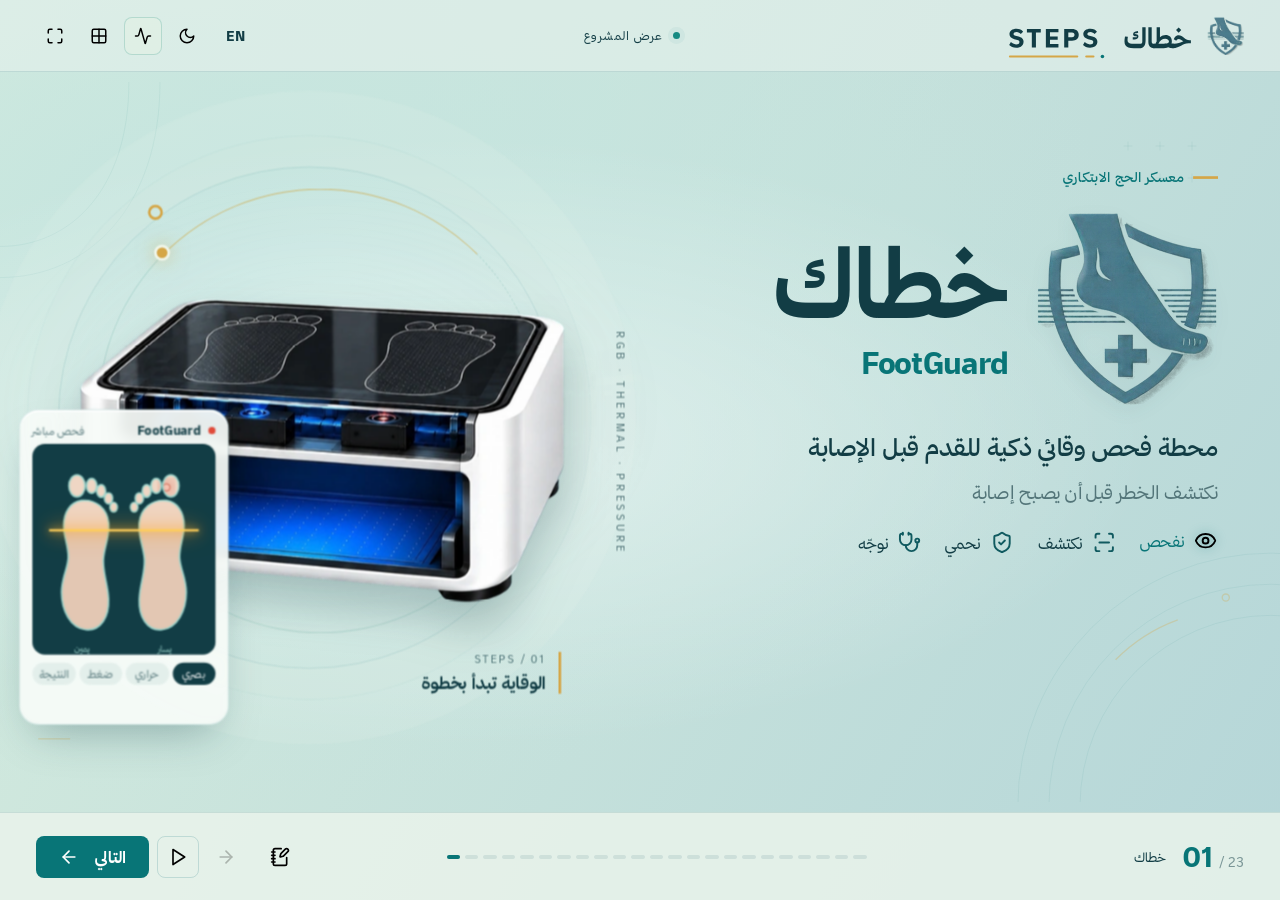
==== commit b8fb7e14: "Dark theme for the scan card, route labels and data path Co-Authored-By: Claude Opus 5.5 <noreply@an" ====
--- a/index.html
+++ b/index.html
@@ -1,9 +1,9 @@
 <!doctype html>
-<html lang="ar" dir="rtl"><head><meta charset="UTF-8"><meta name="viewport" content="width=device-width,initial-scale=1"><meta name="theme-color" content="#a5d4d2"><meta name="description" content="خطاك STEPS، عرض متحرك لمحطة الفحص الوقائي لقدم الحاج. بالعربية والإنجليزية."><meta property="og:type" content="website"><meta property="og:title" content="خطاك STEPS · FootGuard"><meta property="og:description" content="محطة فحص وقائي ذكية للقدم قبل الإصابة — نكتشف الخطر قبل أن يصبح إصابة."><meta property="og:image" content="https://a9eelalsubhi.github.io/Steps-FootGuard/assets/og-image.png"><meta property="og:image:width" content="1200"><meta property="og:image:height" content="630"><meta property="og:locale" content="ar_SA"><meta name="twitter:card" content="summary_large_image"><meta name="twitter:image" content="https://a9eelalsubhi.github.io/Steps-FootGuard/assets/og-image.png"><title>خطاك STEPS · FootGuard</title><script src="theme.js?v=1794314566"></script><link rel="icon" type="image/png" sizes="64x64" href="assets/favicon-64.png"><link rel="apple-touch-icon" sizes="180x180" href="assets/apple-touch-icon.png"><link rel="manifest" href="manifest.webmanifest"><meta name="apple-mobile-web-app-title" content="خطاك"><meta name="apple-mobile-web-app-capable" content="yes"><meta name="mobile-web-app-capable" content="yes"><link rel="preload" href="assets/thmanyahsans-Bold.woff2" as="font" type="font/woff2" crossorigin><link rel="stylesheet" href="style.css?v=1794314566"><link rel="stylesheet" href="revision.css?v=1794314566"><link rel="stylesheet" href="motion.css?v=1794314566"><link rel="stylesheet" href="brand.css?v=1794314566"><link rel="stylesheet" href="business-model.css?v=1794314566"><link rel="stylesheet" href="dark.css?v=1794314566"><link rel="stylesheet" href="scan.css?v=1794314566"><link rel="stylesheet" href="phone.css?v=1794314566"></head>
+<html lang="ar" dir="rtl"><head><meta charset="UTF-8"><meta name="viewport" content="width=device-width,initial-scale=1"><meta name="theme-color" content="#a5d4d2"><meta name="description" content="خطاك STEPS، عرض متحرك لمحطة الفحص الوقائي لقدم الحاج. بالعربية والإنجليزية."><meta property="og:type" content="website"><meta property="og:title" content="خطاك STEPS · FootGuard"><meta property="og:description" content="محطة فحص وقائي ذكية للقدم قبل الإصابة — نكتشف الخطر قبل أن يصبح إصابة."><meta property="og:image" content="https://a9eelalsubhi.github.io/Steps-FootGuard/assets/og-image.png"><meta property="og:image:width" content="1200"><meta property="og:image:height" content="630"><meta property="og:locale" content="ar_SA"><meta name="twitter:card" content="summary_large_image"><meta name="twitter:image" content="https://a9eelalsubhi.github.io/Steps-FootGuard/assets/og-image.png"><title>خطاك STEPS · FootGuard</title><script src="theme.js?v=1794316399"></script><link rel="icon" type="image/png" sizes="64x64" href="assets/favicon-64.png"><link rel="apple-touch-icon" sizes="180x180" href="assets/apple-touch-icon.png"><link rel="manifest" href="manifest.webmanifest"><meta name="apple-mobile-web-app-title" content="خطاك"><meta name="apple-mobile-web-app-capable" content="yes"><meta name="mobile-web-app-capable" content="yes"><link rel="preload" href="assets/thmanyahsans-Bold.woff2" as="font" type="font/woff2" crossorigin><link rel="stylesheet" href="style.css?v=1794316399"><link rel="stylesheet" href="revision.css?v=1794316399"><link rel="stylesheet" href="motion.css?v=1794316399"><link rel="stylesheet" href="brand.css?v=1794316399"><link rel="stylesheet" href="business-model.css?v=1794316399"><link rel="stylesheet" href="dark.css?v=1794316399"><link rel="stylesheet" href="scan.css?v=1794316399"><link rel="stylesheet" href="phone.css?v=1794316399"></head>
 <body><header class="toolbar"><a class="brand" href="#1" aria-label="خطاك STEPS — home"><img class="brand-emblem" src="assets/logo.webp" alt=""><img class="brand-wordmark" src="assets/steps-wordmark.svg" alt="خطاك STEPS" width="295" height="83"></a><div class="toolbar-center"><span class="live-dot"></span><span data-i18n="edition"></span></div><nav><button id="language" title="Switch language">EN</button><button id="theme" aria-label="الوضع الداكن" aria-pressed="false" title="التبديل إلى الوضع الداكن"><img src="assets/icons/moon.svg" alt=""></button><button id="motion" aria-label="تقليل الحركة" title="تقليل الحركة"><img src="assets/icons/activity.svg" alt=""></button><button id="index" aria-label="فهرس المشاهد" title="فهرس المشاهد"><img src="assets/icons/grid-2x2.svg" alt=""></button><button id="fullscreen" aria-label="ملء الشاشة" title="ملء الشاشة"><img src="assets/icons/maximize.svg" alt=""></button></nav></header>
 <main id="viewport"><div id="stage-wrap"><article id="stage" aria-live="polite"></article></div></main>
 <footer class="transport"><div class="scene-info"><span id="scene-count"></span><span id="scene-title"></span></div><div class="timeline" id="timeline" aria-label="فهرس سريع"></div><div class="actions"><button id="details" aria-label="المصادر والتفاصيل" title="المصادر والتفاصيل"><img src="assets/icons/notebook-pen.svg" alt=""></button><button id="previous" aria-label="السابق"><img src="assets/icons/arrow-right.svg" alt=""></button><button id="play" aria-label="تشغيل العرض تلقائيا" title="تشغيل تلقائي"><img src="assets/icons/play.svg" alt=""></button><button id="next" class="next"><span data-i18n="next"></span><img src="assets/icons/arrow-left.svg" alt=""></button></div></footer>
 <dialog id="drawer"><div class="dialog-head"><h2 data-i18n="contents"></h2><button class="close" aria-label="إغلاق"><img src="assets/icons/x.svg" alt=""></button></div><div id="scene-grid"></div></dialog>
 <dialog id="notes"><div class="dialog-head"><h2 id="notes-title"></h2><button class="close" aria-label="إغلاق"><img src="assets/icons/x.svg" alt=""></button></div><div id="notes-content"></div></dialog>
 <dialog id="lightbox"><div class="dialog-head"><h2 id="lightbox-title"></h2><button class="close" aria-label="إغلاق"><img src="assets/icons/x.svg" alt=""></button></div><img id="lightbox-image" alt=""></dialog>
-<div id="toast" role="status"></div><script src="source-content.js?v=1794314566" defer></script><script src="revision.js?v=1794314566" defer></script><script src="motion.js?v=1794314566" defer></script><script src="business-model.js?v=1794314566" defer></script><script src="assets/vendor/gsap.min.js" defer></script><script src="scan.js?v=1794314566" defer></script><script src="app.js?v=1794314566" defer></script></body></html>
+<div id="toast" role="status"></div><script src="source-content.js?v=1794316399" defer></script><script src="revision.js?v=1794316399" defer></script><script src="motion.js?v=1794316399" defer></script><script src="business-model.js?v=1794316399" defer></script><script src="assets/vendor/gsap.min.js" defer></script><script src="scan.js?v=1794316399" defer></script><script src="app.js?v=1794316399" defer></script></body></html>
--- a/scan.css
+++ b/scan.css
@@ -65,3 +65,16 @@
 .route-line{fill:none;stroke:#ffd166;stroke-width:1.4;vector-effect:non-scaling-stroke;stroke-width:3.5;stroke-linecap:round;filter:drop-shadow(0 0 4px #0009)}
 .route-stop{position:absolute;transform:translate(-50%,-140%);font-size:13px;font-weight:700;color:#fff;background:#123d45cc;padding:2px 9px;border-radius:12px;white-space:nowrap}
 .route-walker{position:absolute;width:14px;height:14px;margin:-7px 0 0 -7px;border-radius:50%;background:#ffd166;box-shadow:0 0 0 4px #ffd16655,0 0 14px #ffb02e}
+
+/* dark theme: the card follows the site's dark surfaces instead of staying light */
+[data-theme="dark"] .scan-card{background:#1b373cf2;border-color:var(--dark-border);box-shadow:0 24px 50px -18px #000c,0 1px 0 #ffffff14 inset}
+[data-theme="dark"] .scan-card-head b{color:var(--ink)}
+[data-theme="dark"] .scan-feet{background:#0f262b}
+[data-theme="dark"] .scan-modes span{background:var(--dark-raised);color:var(--muted)}
+[data-theme="dark"] .scan-modes span.on{background:var(--teal);color:#0f262b}
+[data-theme="dark"] .scan-modes span[data-mode="result"].on{background:#e0675a;color:#fff}
+[data-theme="dark"] .scan-card.show-result .scan-result{background:#3a2226;border-color:#e1948655}
+[data-theme="dark"] .scan-result b,[data-theme="dark"] .scan-result em{color:#ffb4a6}
+[data-theme="dark"] .scan-result span{color:var(--ink)}
+[data-theme="dark"] .route-stop{background:#0f262bd9}
+[data-theme="dark"] .dp-line{stroke:#8ac8bb40}
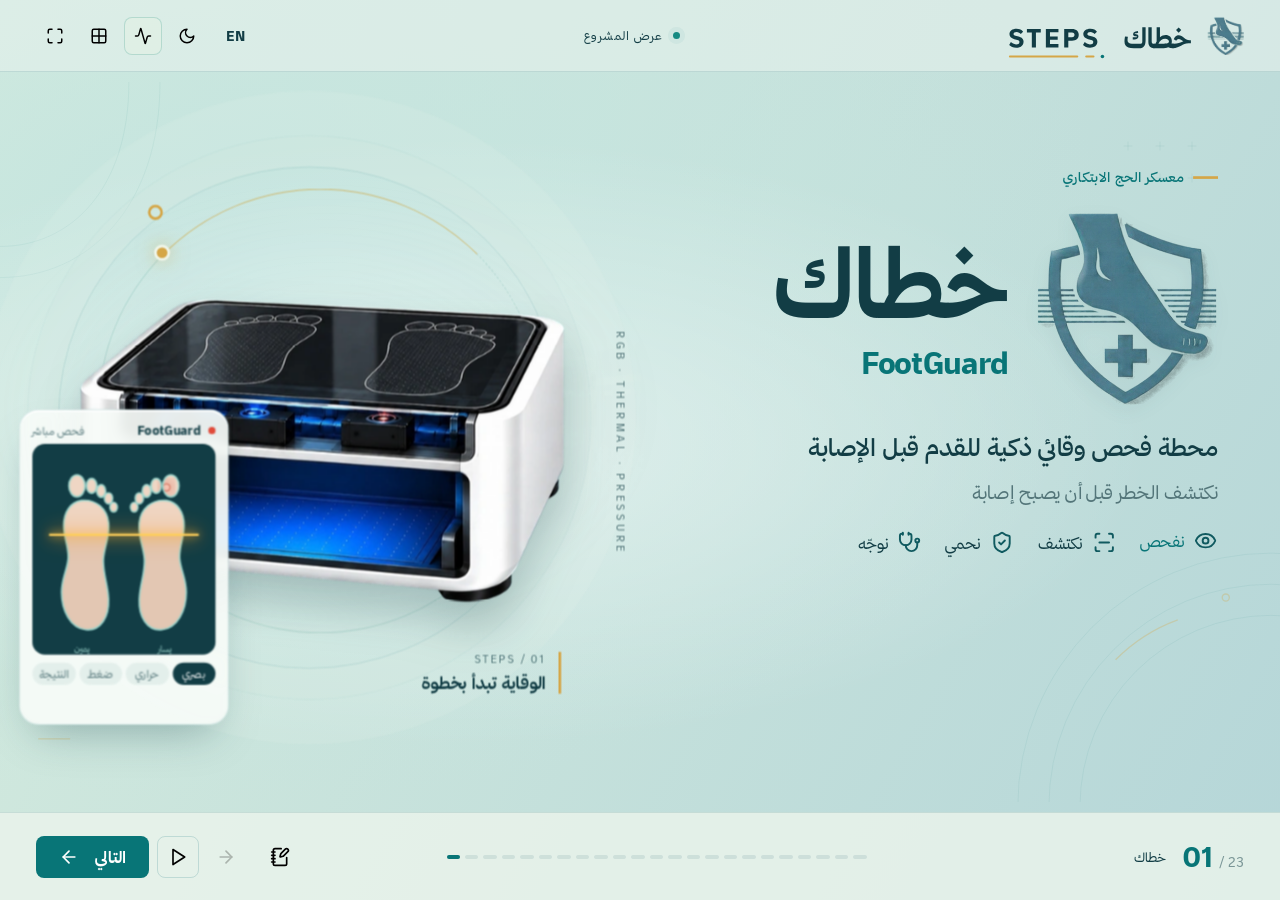
==== commit d9387d23: "Correct study figures to match Almqaiti 2024; keep hero icons tinted - Scene 4: 209 injured pilgrims" ====
--- a/index.html
+++ b/index.html
@@ -1,9 +1,9 @@
 <!doctype html>
-<html lang="ar" dir="rtl"><head><meta charset="UTF-8"><meta name="viewport" content="width=device-width,initial-scale=1"><meta name="theme-color" content="#a5d4d2"><meta name="description" content="خطاك STEPS، عرض متحرك لمحطة الفحص الوقائي لقدم الحاج. بالعربية والإنجليزية."><meta property="og:type" content="website"><meta property="og:title" content="خطاك STEPS · FootGuard"><meta property="og:description" content="محطة فحص وقائي ذكية للقدم قبل الإصابة — نكتشف الخطر قبل أن يصبح إصابة."><meta property="og:image" content="https://a9eelalsubhi.github.io/Steps-FootGuard/assets/og-image.png"><meta property="og:image:width" content="1200"><meta property="og:image:height" content="630"><meta property="og:locale" content="ar_SA"><meta name="twitter:card" content="summary_large_image"><meta name="twitter:image" content="https://a9eelalsubhi.github.io/Steps-FootGuard/assets/og-image.png"><title>خطاك STEPS · FootGuard</title><script src="theme.js?v=1794316399"></script><link rel="icon" type="image/png" sizes="64x64" href="assets/favicon-64.png"><link rel="apple-touch-icon" sizes="180x180" href="assets/apple-touch-icon.png"><link rel="manifest" href="manifest.webmanifest"><meta name="apple-mobile-web-app-title" content="خطاك"><meta name="apple-mobile-web-app-capable" content="yes"><meta name="mobile-web-app-capable" content="yes"><link rel="preload" href="assets/thmanyahsans-Bold.woff2" as="font" type="font/woff2" crossorigin><link rel="stylesheet" href="style.css?v=1794316399"><link rel="stylesheet" href="revision.css?v=1794316399"><link rel="stylesheet" href="motion.css?v=1794316399"><link rel="stylesheet" href="brand.css?v=1794316399"><link rel="stylesheet" href="business-model.css?v=1794316399"><link rel="stylesheet" href="dark.css?v=1794316399"><link rel="stylesheet" href="scan.css?v=1794316399"><link rel="stylesheet" href="phone.css?v=1794316399"></head>
+<html lang="ar" dir="rtl"><head><meta charset="UTF-8"><meta name="viewport" content="width=device-width,initial-scale=1"><meta name="theme-color" content="#a5d4d2"><meta name="description" content="خطاك STEPS، عرض متحرك لمحطة الفحص الوقائي لقدم الحاج. بالعربية والإنجليزية."><meta property="og:type" content="website"><meta property="og:title" content="خطاك STEPS · FootGuard"><meta property="og:description" content="محطة فحص وقائي ذكية للقدم قبل الإصابة — نكتشف الخطر قبل أن يصبح إصابة."><meta property="og:image" content="https://a9eelalsubhi.github.io/Steps-FootGuard/assets/og-image.png"><meta property="og:image:width" content="1200"><meta property="og:image:height" content="630"><meta property="og:locale" content="ar_SA"><meta name="twitter:card" content="summary_large_image"><meta name="twitter:image" content="https://a9eelalsubhi.github.io/Steps-FootGuard/assets/og-image.png"><title>خطاك STEPS · FootGuard</title><script src="theme.js?v=1794331796"></script><link rel="icon" type="image/png" sizes="64x64" href="assets/favicon-64.png"><link rel="apple-touch-icon" sizes="180x180" href="assets/apple-touch-icon.png"><link rel="manifest" href="manifest.webmanifest"><meta name="apple-mobile-web-app-title" content="خطاك"><meta name="apple-mobile-web-app-capable" content="yes"><meta name="mobile-web-app-capable" content="yes"><link rel="preload" href="assets/thmanyahsans-Bold.woff2" as="font" type="font/woff2" crossorigin><link rel="stylesheet" href="style.css?v=1794331796"><link rel="stylesheet" href="revision.css?v=1794331796"><link rel="stylesheet" href="motion.css?v=1794331796"><link rel="stylesheet" href="brand.css?v=1794331796"><link rel="stylesheet" href="business-model.css?v=1794331796"><link rel="stylesheet" href="dark.css?v=1794331796"><link rel="stylesheet" href="scan.css?v=1794331796"><link rel="stylesheet" href="phone.css?v=1794331796"></head>
 <body><header class="toolbar"><a class="brand" href="#1" aria-label="خطاك STEPS — home"><img class="brand-emblem" src="assets/logo.webp" alt=""><img class="brand-wordmark" src="assets/steps-wordmark.svg" alt="خطاك STEPS" width="295" height="83"></a><div class="toolbar-center"><span class="live-dot"></span><span data-i18n="edition"></span></div><nav><button id="language" title="Switch language">EN</button><button id="theme" aria-label="الوضع الداكن" aria-pressed="false" title="التبديل إلى الوضع الداكن"><img src="assets/icons/moon.svg" alt=""></button><button id="motion" aria-label="تقليل الحركة" title="تقليل الحركة"><img src="assets/icons/activity.svg" alt=""></button><button id="index" aria-label="فهرس المشاهد" title="فهرس المشاهد"><img src="assets/icons/grid-2x2.svg" alt=""></button><button id="fullscreen" aria-label="ملء الشاشة" title="ملء الشاشة"><img src="assets/icons/maximize.svg" alt=""></button></nav></header>
 <main id="viewport"><div id="stage-wrap"><article id="stage" aria-live="polite"></article></div></main>
 <footer class="transport"><div class="scene-info"><span id="scene-count"></span><span id="scene-title"></span></div><div class="timeline" id="timeline" aria-label="فهرس سريع"></div><div class="actions"><button id="details" aria-label="المصادر والتفاصيل" title="المصادر والتفاصيل"><img src="assets/icons/notebook-pen.svg" alt=""></button><button id="previous" aria-label="السابق"><img src="assets/icons/arrow-right.svg" alt=""></button><button id="play" aria-label="تشغيل العرض تلقائيا" title="تشغيل تلقائي"><img src="assets/icons/play.svg" alt=""></button><button id="next" class="next"><span data-i18n="next"></span><img src="assets/icons/arrow-left.svg" alt=""></button></div></footer>
 <dialog id="drawer"><div class="dialog-head"><h2 data-i18n="contents"></h2><button class="close" aria-label="إغلاق"><img src="assets/icons/x.svg" alt=""></button></div><div id="scene-grid"></div></dialog>
 <dialog id="notes"><div class="dialog-head"><h2 id="notes-title"></h2><button class="close" aria-label="إغلاق"><img src="assets/icons/x.svg" alt=""></button></div><div id="notes-content"></div></dialog>
 <dialog id="lightbox"><div class="dialog-head"><h2 id="lightbox-title"></h2><button class="close" aria-label="إغلاق"><img src="assets/icons/x.svg" alt=""></button></div><img id="lightbox-image" alt=""></dialog>
-<div id="toast" role="status"></div><script src="source-content.js?v=1794316399" defer></script><script src="revision.js?v=1794316399" defer></script><script src="motion.js?v=1794316399" defer></script><script src="business-model.js?v=1794316399" defer></script><script src="assets/vendor/gsap.min.js" defer></script><script src="scan.js?v=1794316399" defer></script><script src="app.js?v=1794316399" defer></script></body></html>
+<div id="toast" role="status"></div><script src="source-content.js?v=1794331796" defer></script><script src="revision.js?v=1794331796" defer></script><script src="motion.js?v=1794331796" defer></script><script src="business-model.js?v=1794331796" defer></script><script src="assets/vendor/gsap.min.js" defer></script><script src="scan.js?v=1794331796" defer></script><script src="app.js?v=1794331796" defer></script></body></html>
--- a/scan.css
+++ b/scan.css
@@ -24,7 +24,6 @@
 .scan-result em{font-style:normal;font-size:12.5px;color:#b9302a;font-weight:700}
 .hero-process>div{transition:color .3s,transform .3s}
 .hero-process>div.scan-on{color:var(--teal);transform:translateY(-2px)}
-.hero-process>div.scan-on img{filter:drop-shadow(0 0 6px #08757766)}
 
 /* ΔT early-warning widget on the thermal scene */
 .dt-widget{display:flex;align-items:center;gap:22px;width:100%;margin-bottom:auto;padding:8px 0 4px}
